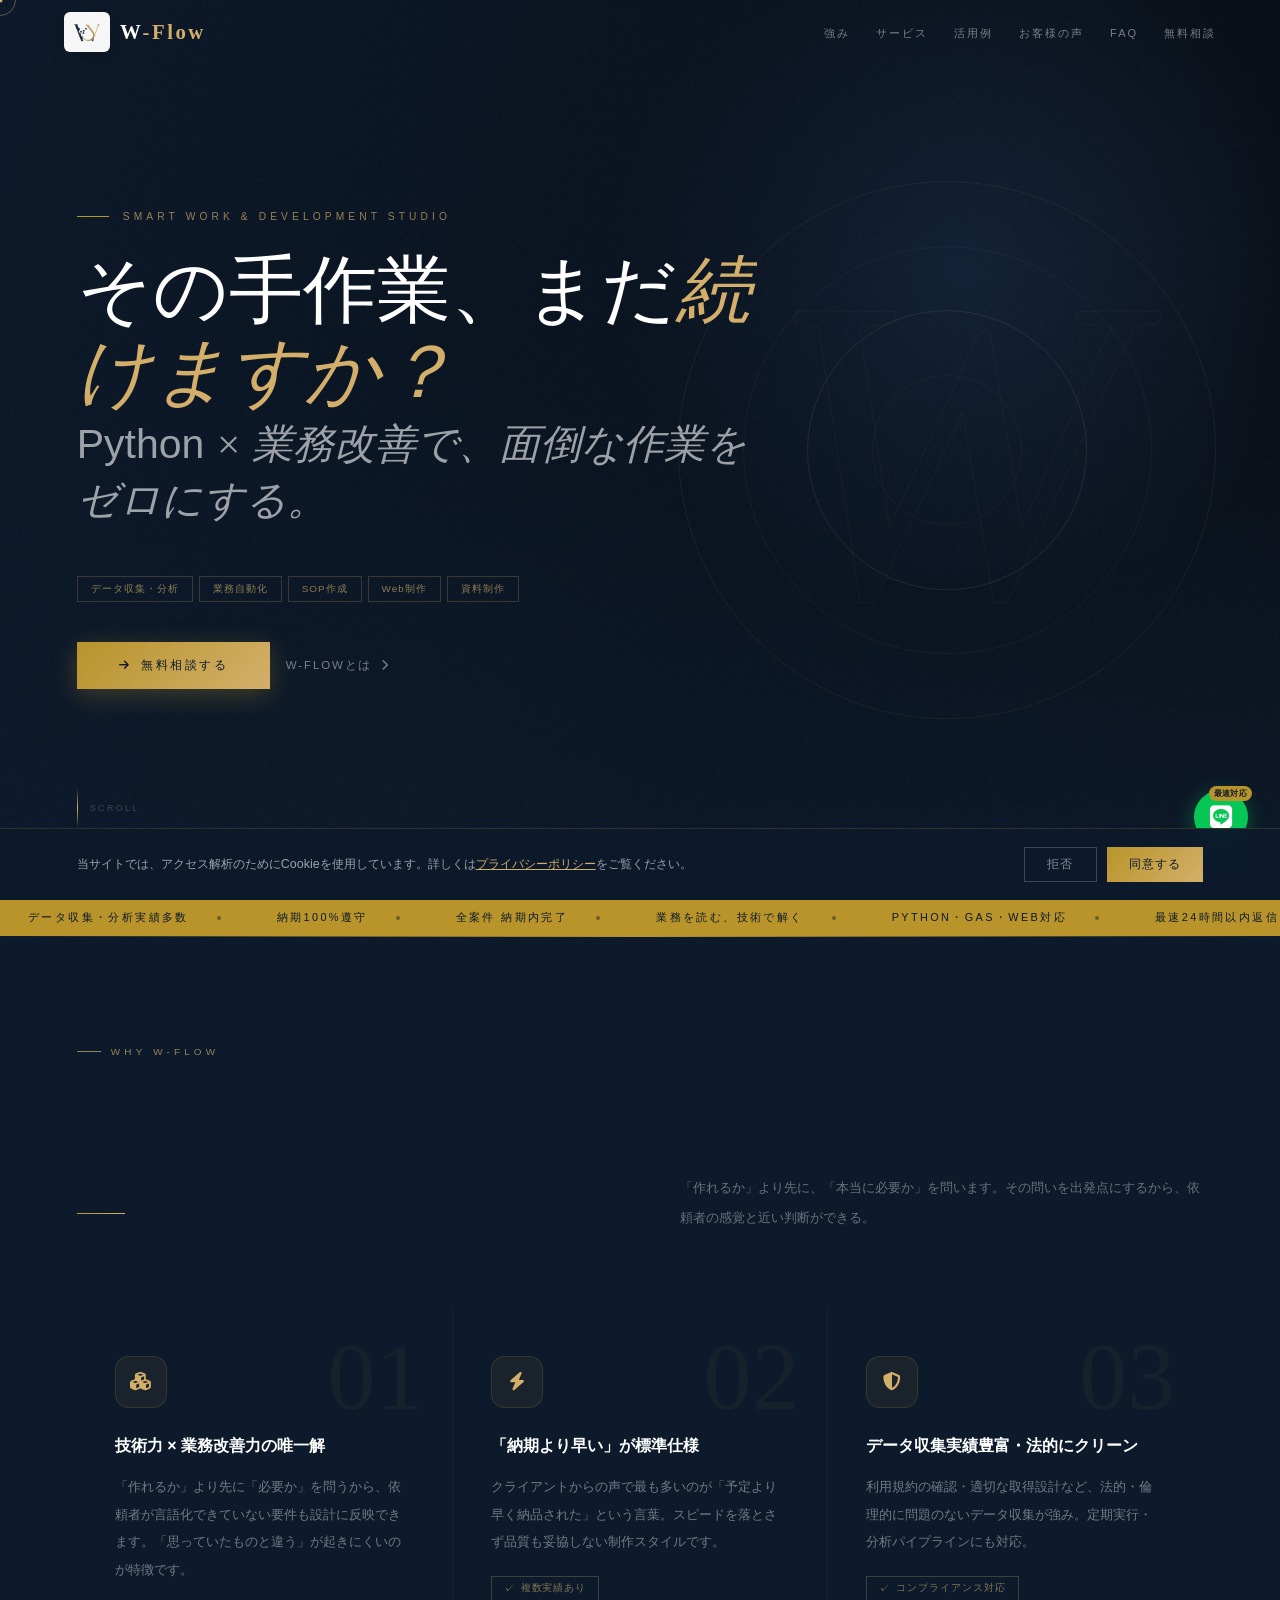
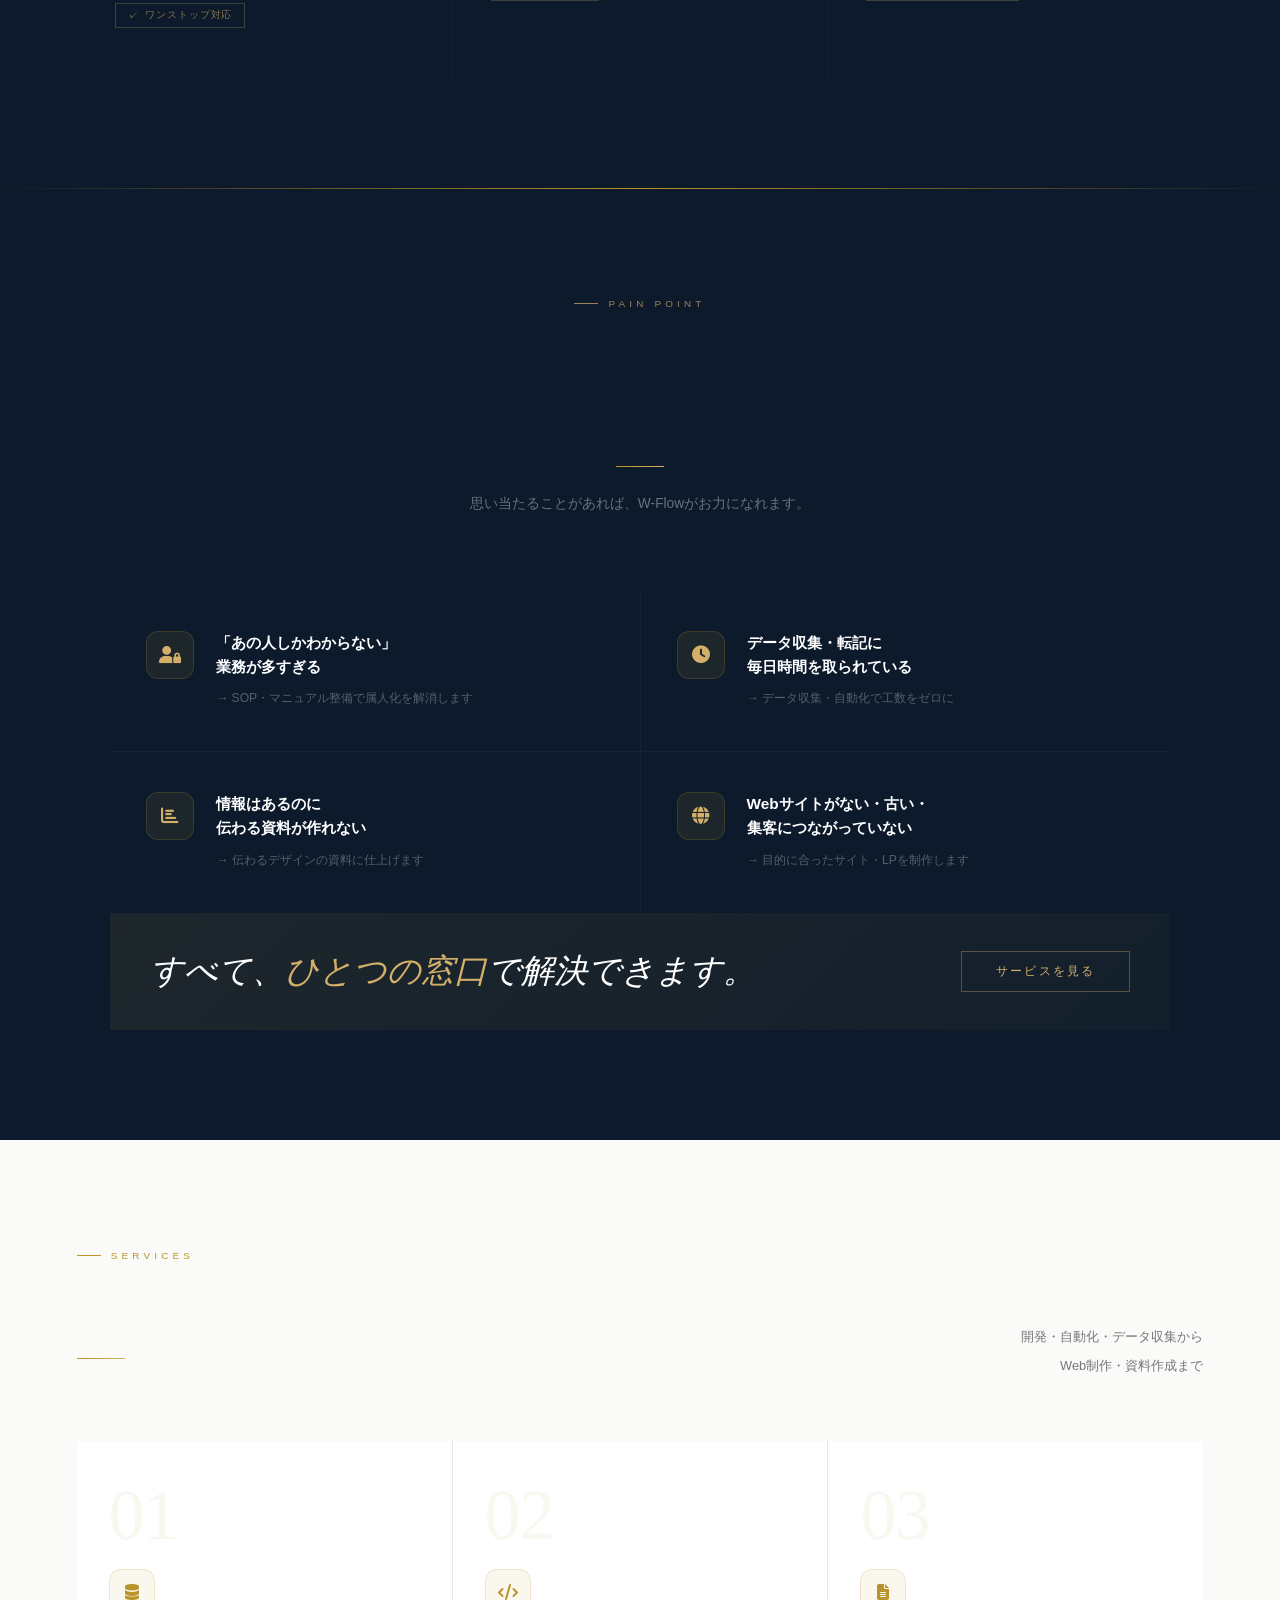
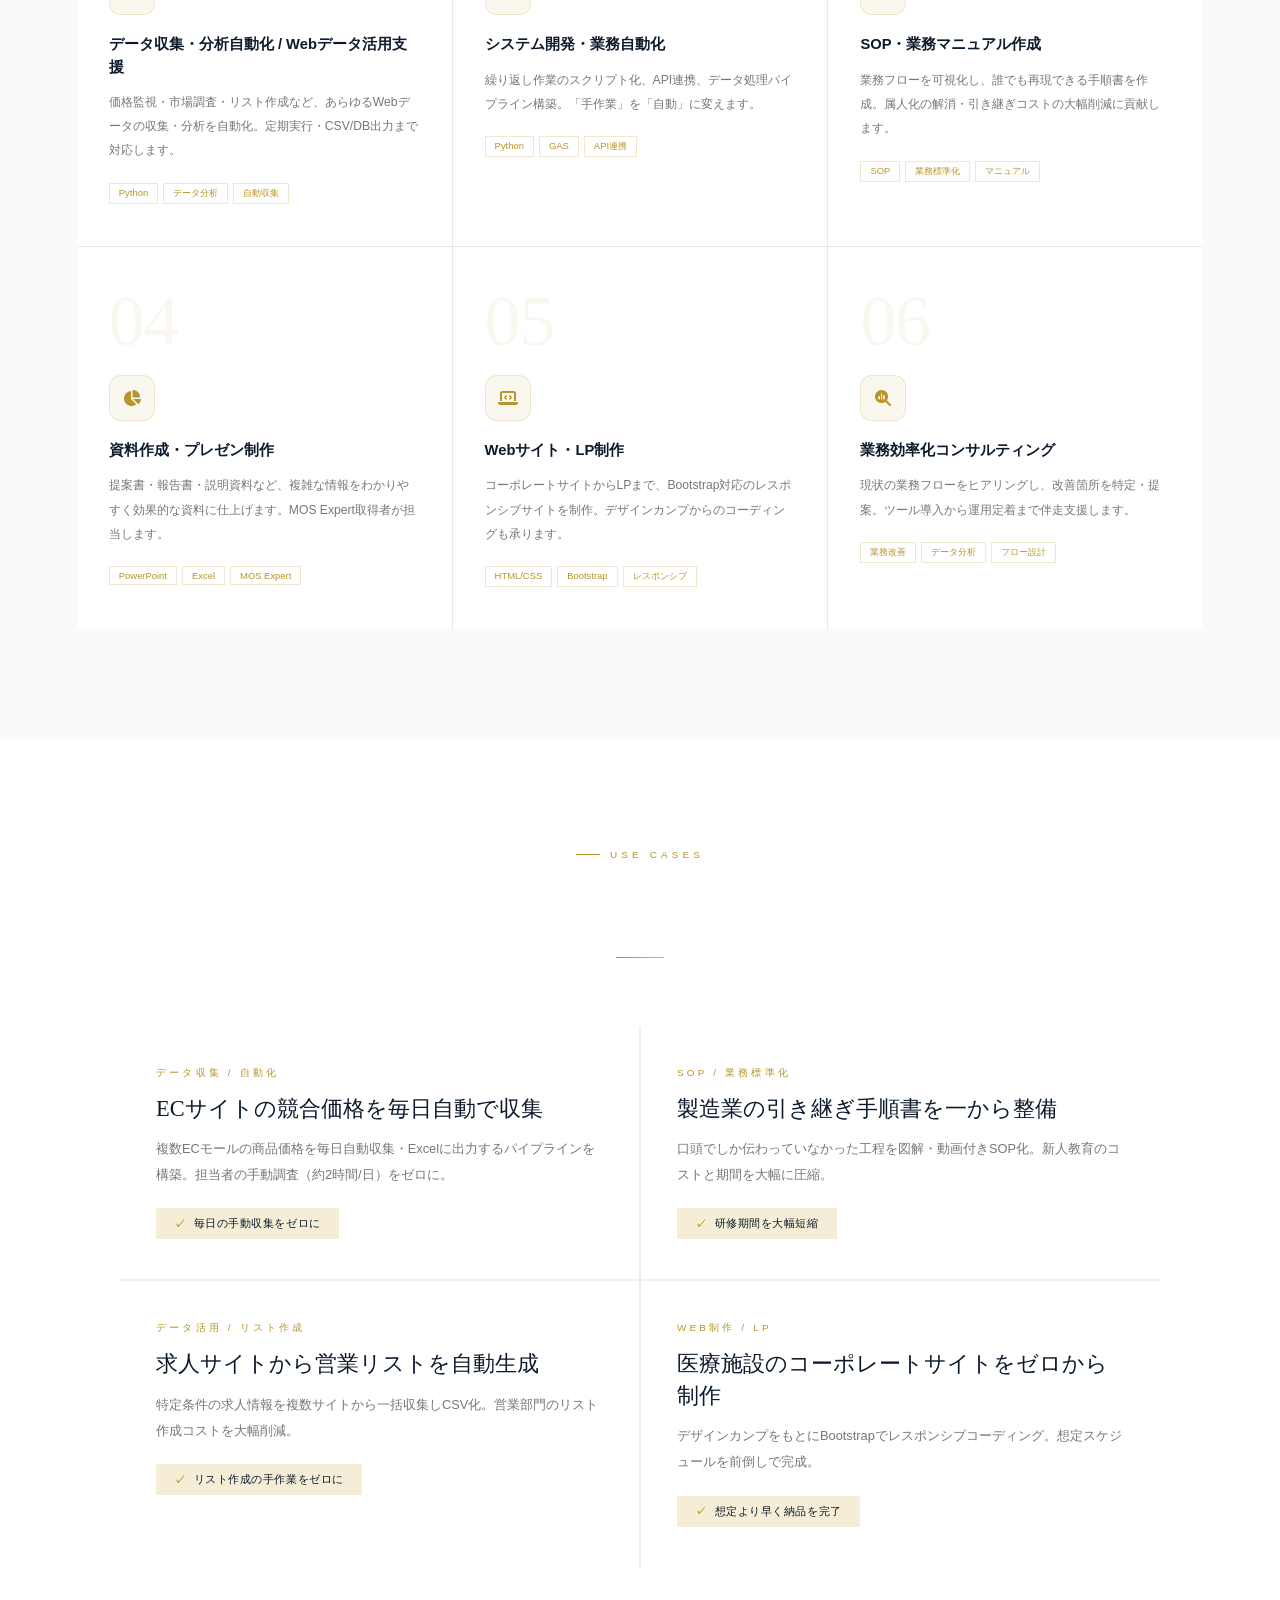
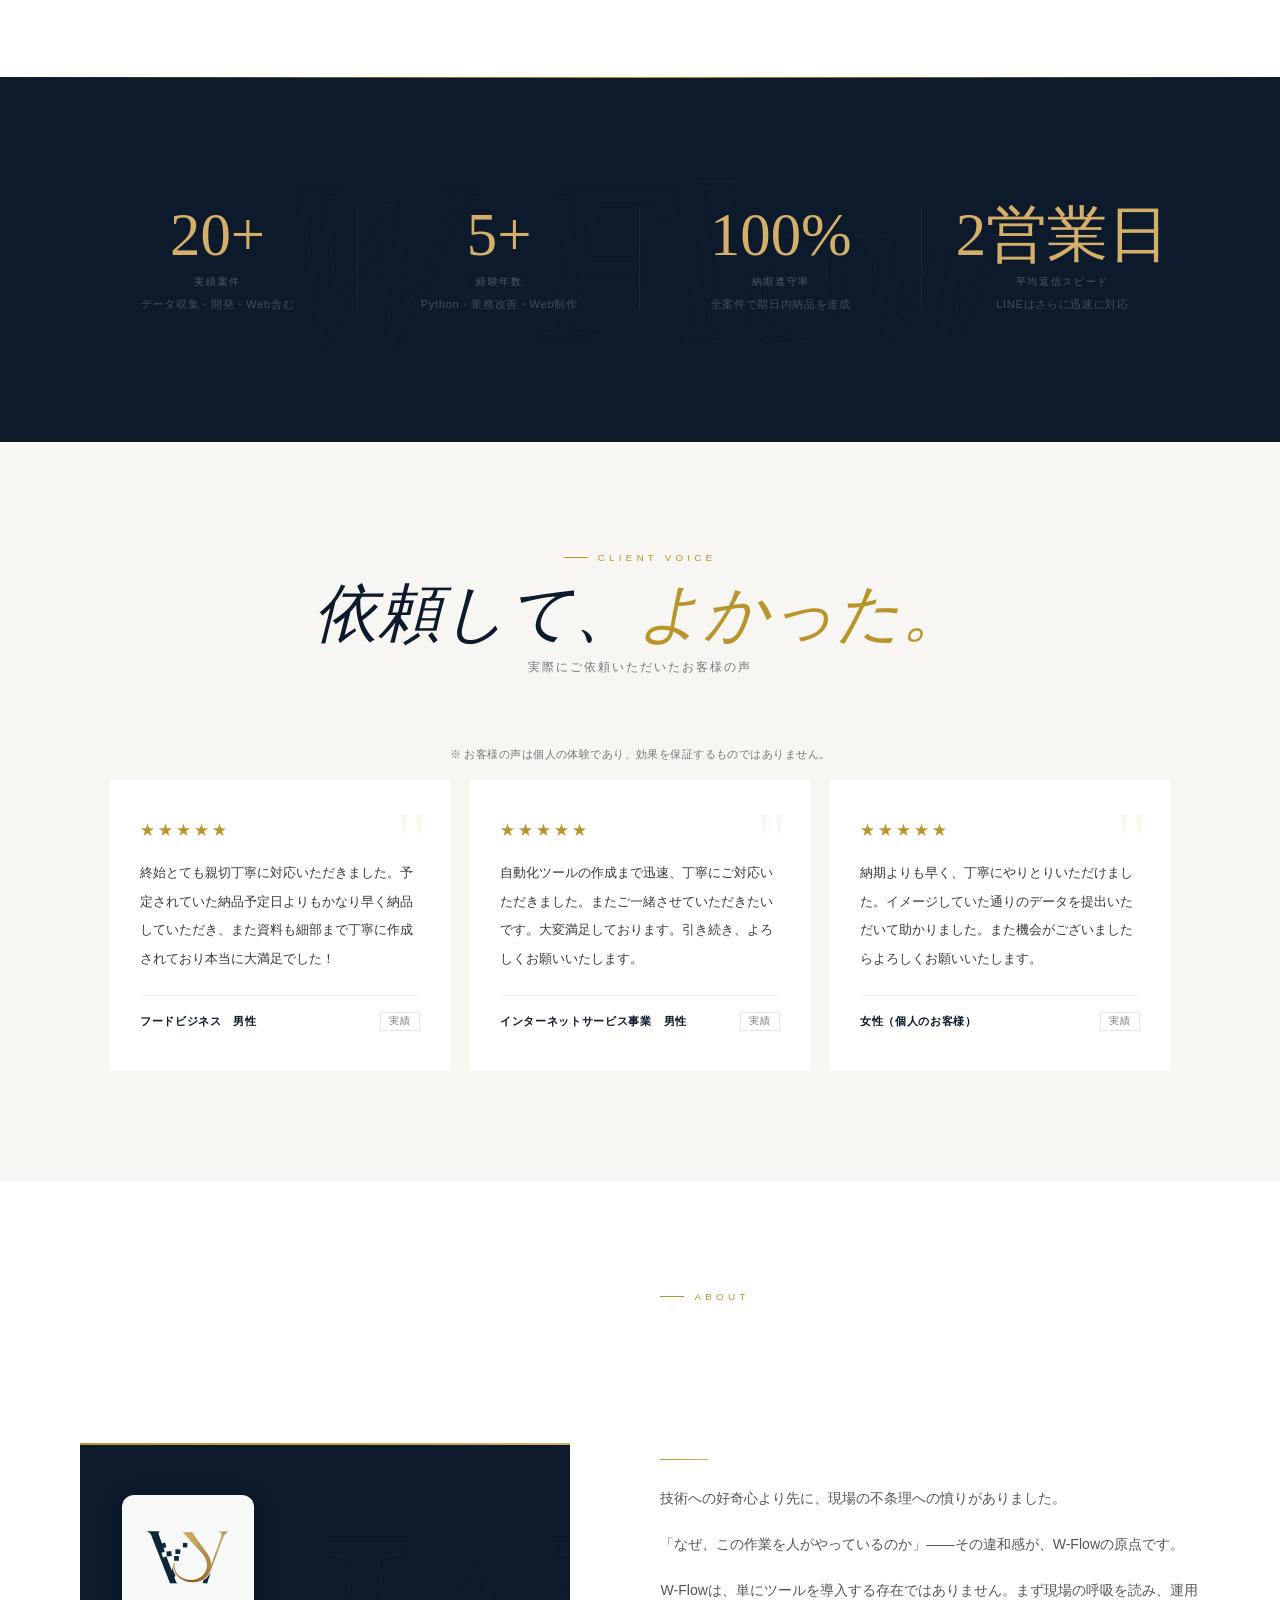
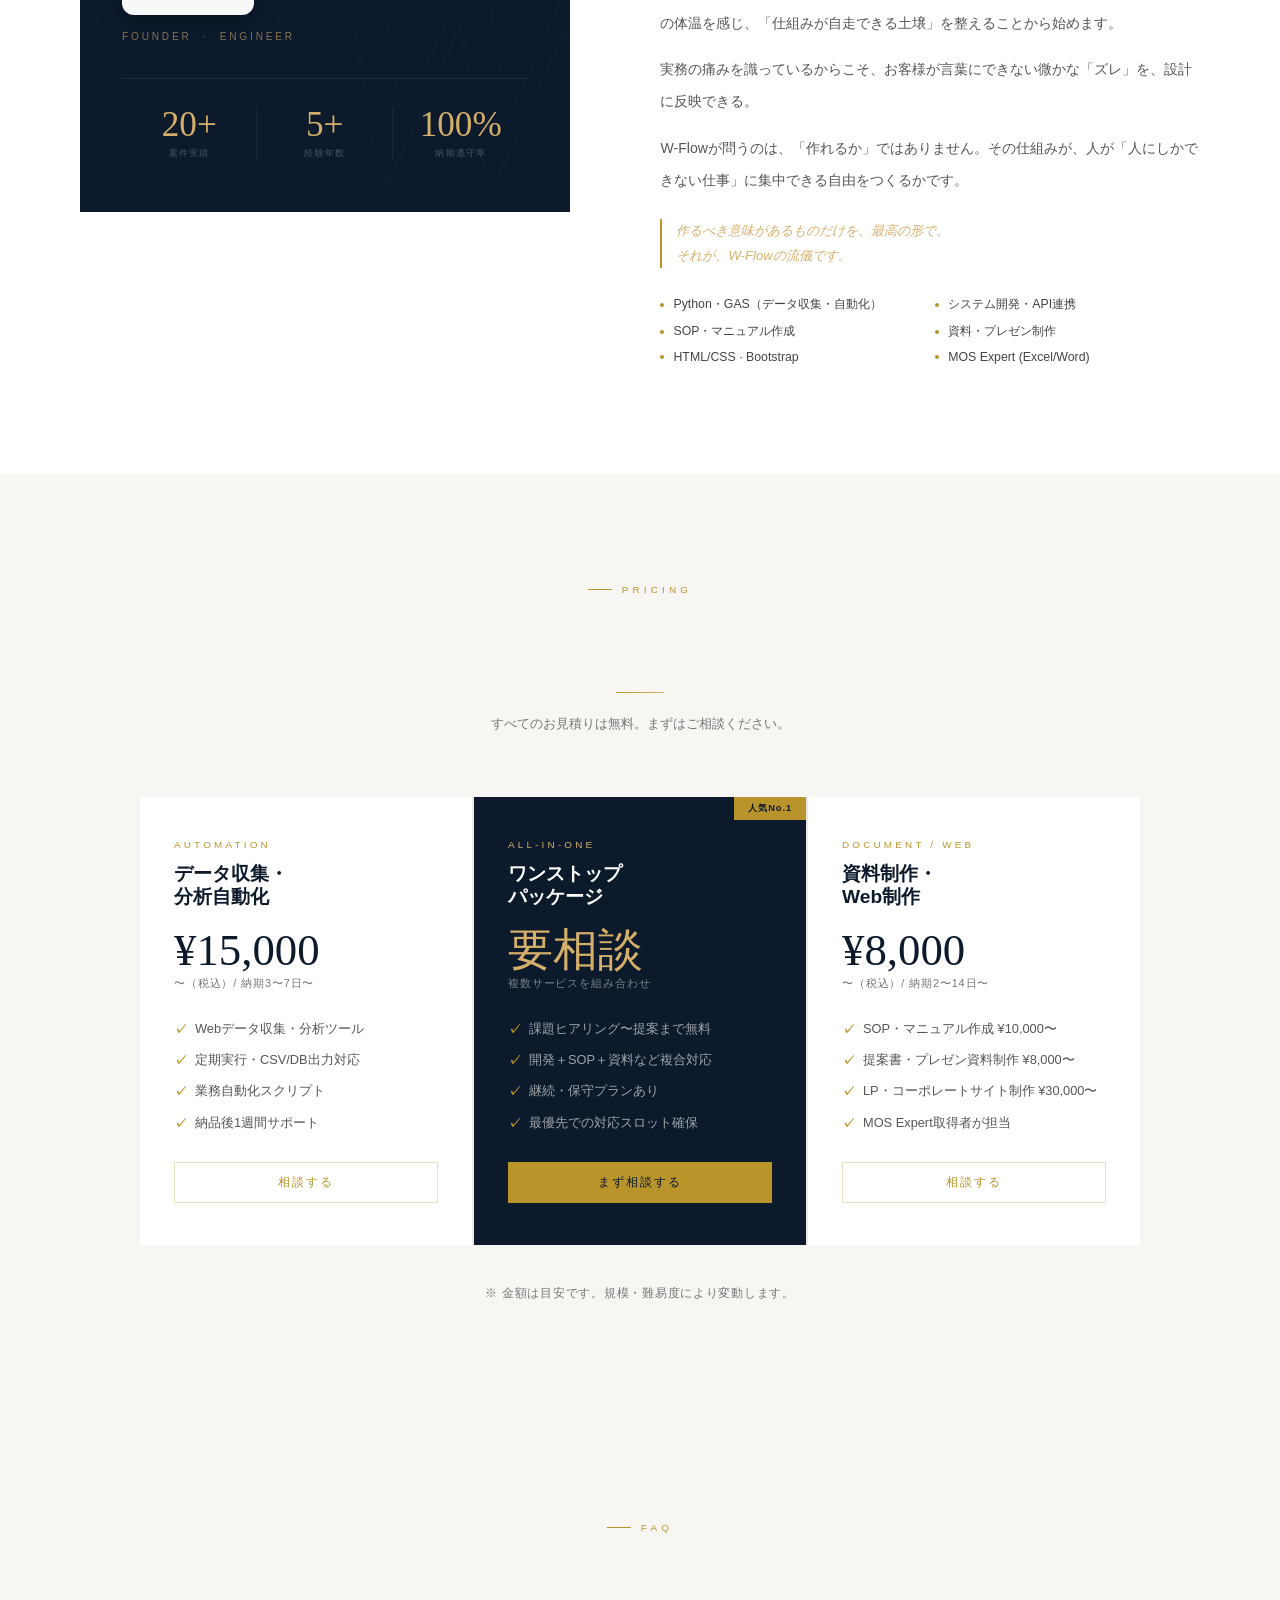
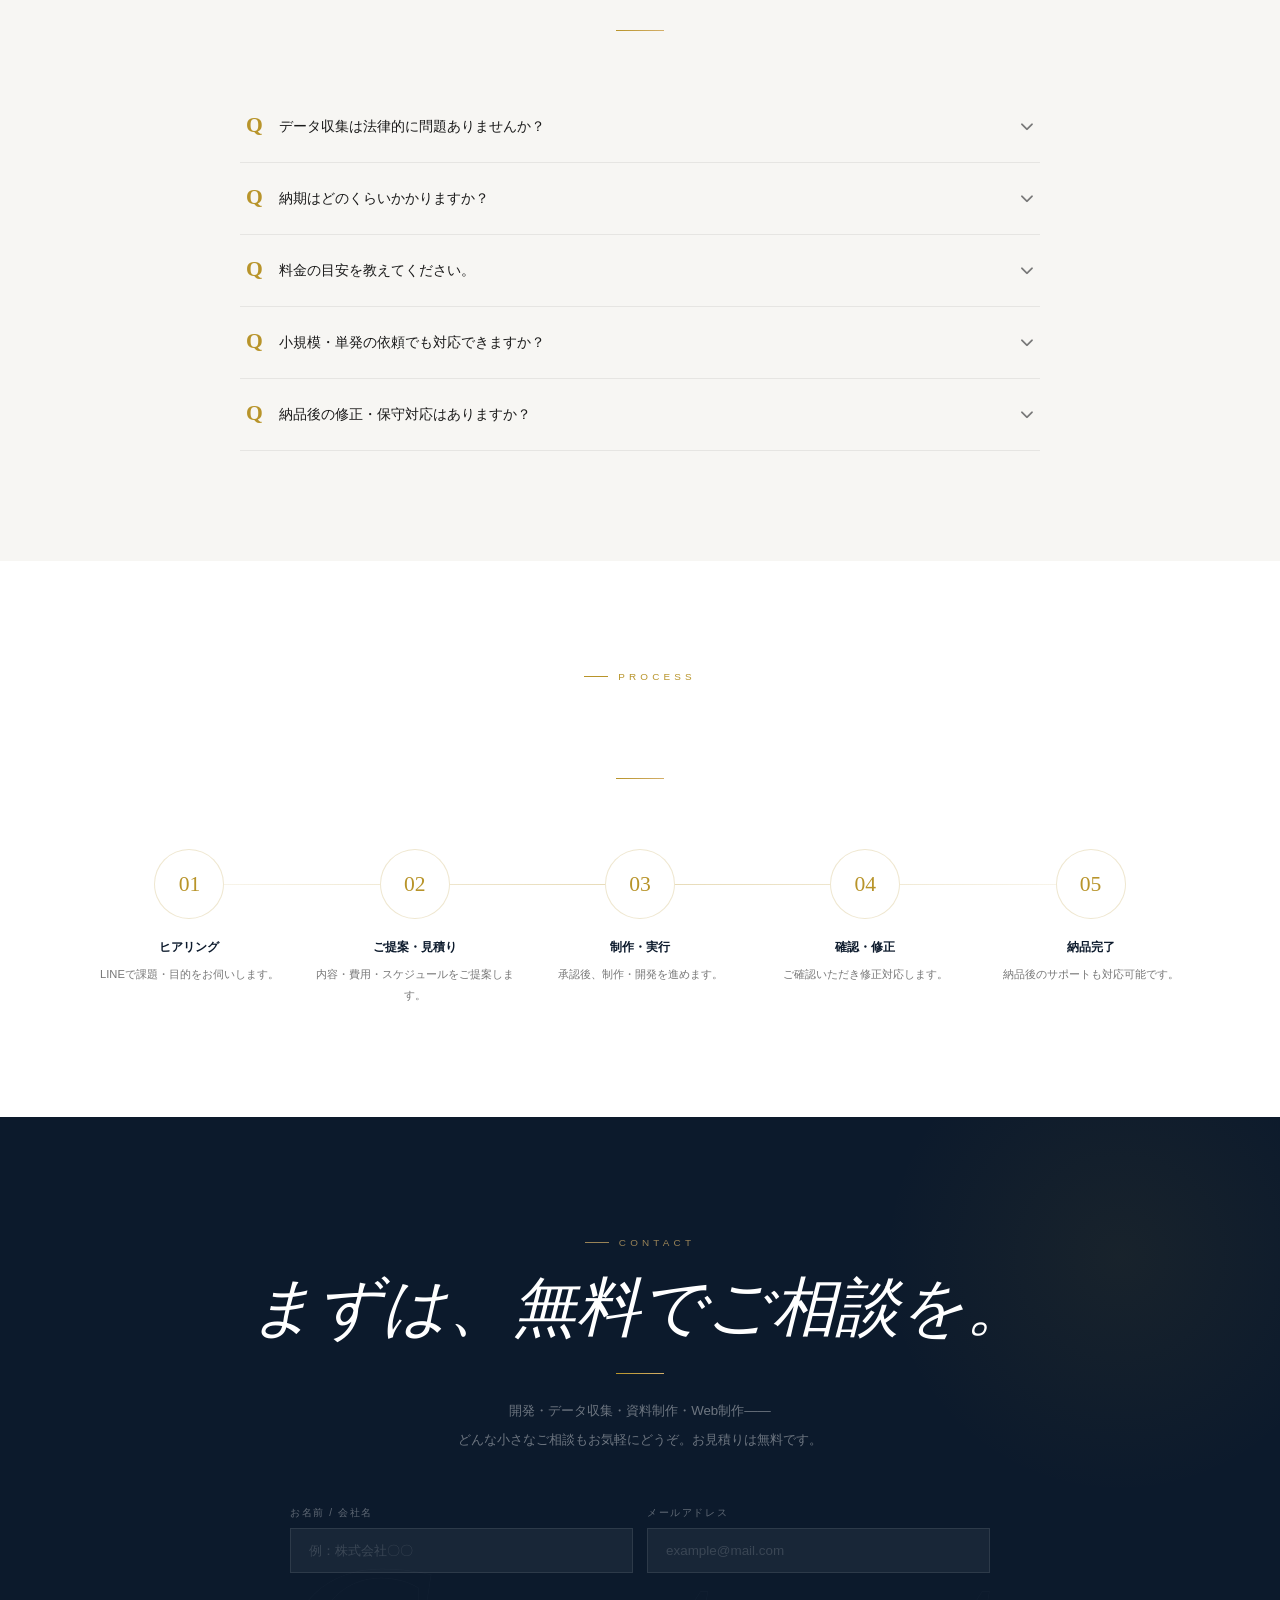
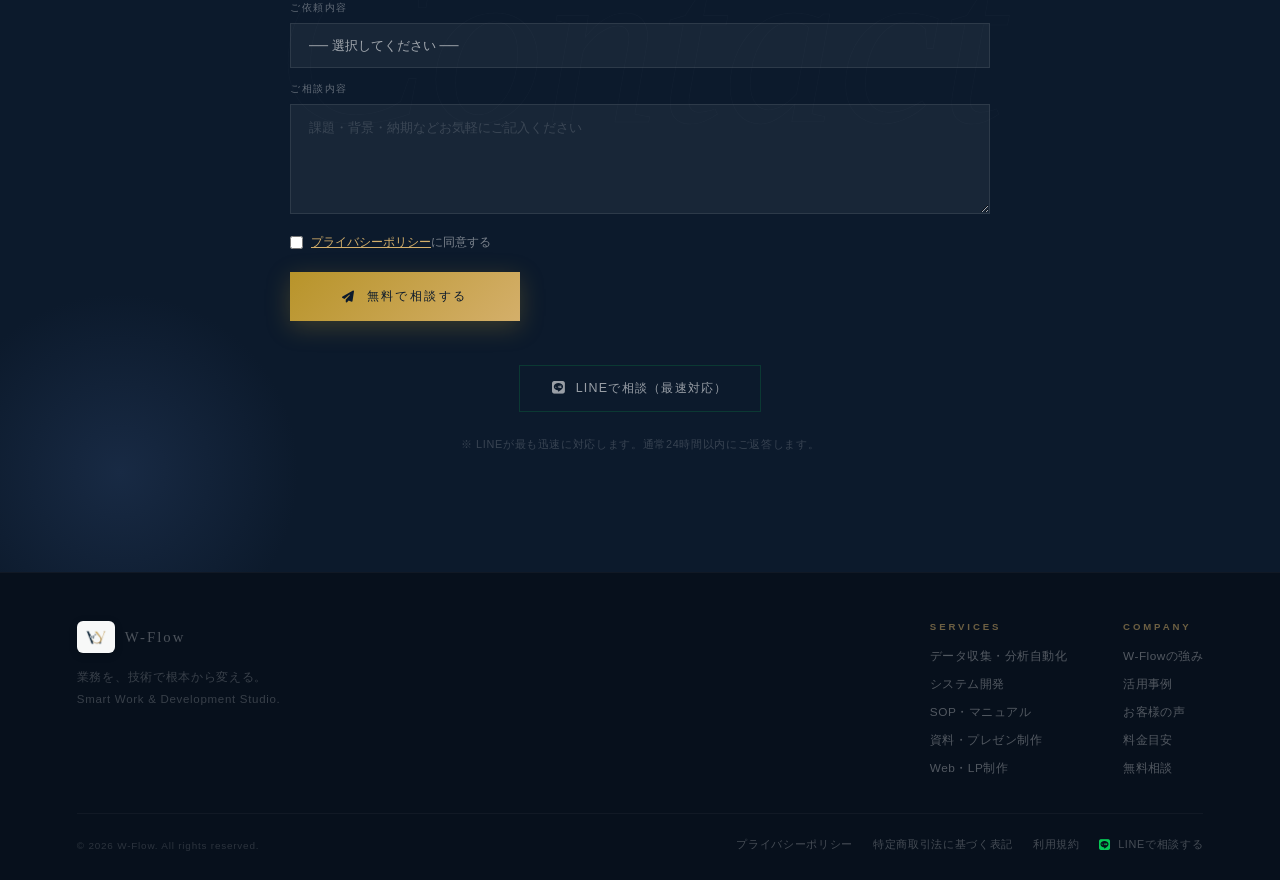
==== index.html @ bd2ebac7 "style: HeroのPython表記をNoto Sans JP 500に変更 Co-Authored-By: Claude Opus 4.6 <noreply@anthropic.com>" ====
<!DOCTYPE html>
<html lang="ja">
<head>
  <meta charset="UTF-8">
  <meta name="viewport" content="width=device-width, initial-scale=1.0">
  <meta name="referrer" content="strict-origin-when-cross-origin">
  <meta http-equiv="Content-Security-Policy" content="default-src 'self'; script-src 'self' 'unsafe-inline' https://www.googletagmanager.com; style-src 'self' 'unsafe-inline' https://fonts.googleapis.com https://cdnjs.cloudflare.com; font-src https://fonts.gstatic.com https://cdnjs.cloudflare.com; connect-src https://formspree.io https://www.google-analytics.com; img-src 'self' data:;">
  <title>W-Flow | 業務自動化・データ活用・Web制作</title>
  <meta name="description" content="W-Flowは業務自動化・データ収集分析・SOP作成・Web制作をワンストップで提供。技術力×業務改善力で、他にはできない課題解決をします。">
  <link rel="icon" href="/assets/logo.png" type="image/png">
  <link rel="preconnect" href="https://fonts.googleapis.com">
  <link rel="preconnect" href="https://fonts.gstatic.com" crossorigin>
  <link href="https://fonts.googleapis.com/css2?family=Cormorant+Garamond:ital,wght@0,300;0,400;0,600;1,300;1,400;1,600&family=Noto+Sans+JP:wght@300;400;500;700&display=swap" rel="stylesheet">
  <link rel="stylesheet" href="https://cdnjs.cloudflare.com/ajax/libs/font-awesome/6.5.0/css/all.min.css" integrity="sha512-Avb2QiuDEEvB4bZJYdft2mNjVShBftLdPG8FJ0V7irTLQ8Uo0qcPxh4Plq7G5tGm0rU+1SPhVotteLpBERwTkw==" crossorigin="anonymous" referrerpolicy="no-referrer">
  <!-- OGP / SNS カード -->
  <meta property="og:type" content="website">
  <meta property="og:title" content="W-Flow | 業務自動化・データ活用・Web制作">
  <meta property="og:description" content="W-Flowは業務自動化・データ収集分析・SOP作成・Web制作をワンストップで提供。技術力×業務改善力で、他にはできない課題解決をします。">
  <meta property="og:url" content="https://w-flow.jp/">
  <meta property="og:image" content="https://w-flow.jp/ogp.png">
  <meta property="og:site_name" content="W-Flow">
  <meta property="og:locale" content="ja_JP">
  <meta name="twitter:card" content="summary_large_image">
  <meta name="twitter:image" content="https://w-flow.jp/ogp.png">
  <!-- Google Analytics GA4 (loaded after cookie consent) -->
  <script>
  window.dataLayer=window.dataLayer||[];function gtag(){dataLayer.push(arguments);}
  function loadGA(){
    if(document.querySelector('script[src*="googletagmanager"]'))return;
    var s=document.createElement('script');s.async=true;
    s.src='https://www.googletagmanager.com/gtag/js?id=G-D25S3HV2BB';
    document.head.appendChild(s);
    gtag('js',new Date());gtag('config','G-D25S3HV2BB');
  }
  if(localStorage.getItem('wflow_cookie_consent')==='accepted'){loadGA();}
  </script>
<style>
*,*::before,*::after{box-sizing:border-box;margin:0;padding:0;}
html{scroll-behavior:smooth;}
body{font-family:'Noto Sans JP',sans-serif;font-weight:400;color:#1a1a1a;background:#fff;overflow-x:hidden;cursor:none;}
a{text-decoration:none;color:inherit;}
img{max-width:100%;display:block;}

:root{
  --navy:#1B2E4A;--navy-dk:#0C1A2C;--navy-mid:#162540;
  --gold:#B8942A;--gold-l:#D4AF6A;--gold-p:#F5EDD6;--gold-dim:rgba(184,148,42,.15);
  --off:#F7F6F3;--gray:#777;--light:#FAFAF8;
  --ease:cubic-bezier(0.16,1,0.3,1);
  --ease2:cubic-bezier(0.25,0.46,0.45,0.94);
}

/* ── GRAIN TEXTURE ── */
body::after{
  content:'';position:fixed;inset:0;z-index:9999;pointer-events:none;
  background-image:url("data:image/svg+xml,%3Csvg viewBox='0 0 256 256' xmlns='http://www.w3.org/2000/svg'%3E%3Cfilter id='n'%3E%3CfeTurbulence type='fractalNoise' baseFrequency='0.9' numOctaves='4' stitchTiles='stitch'/%3E%3C/filter%3E%3Crect width='100%25' height='100%25' filter='url(%23n)' opacity='0.04'/%3E%3C/svg%3E");
  opacity:.55;
}

/* ── LOGO BG ── */
.logo-bg{background:rgba(255,255,255,.97);border-radius:8px;padding:5px 9px;display:inline-flex;align-items:center;justify-content:center;box-shadow:0 2px 12px rgba(0,0,0,.18);flex-shrink:0;}
.logo-bg-sm{border-radius:6px;padding:4px 7px;box-shadow:0 2px 8px rgba(0,0,0,.15);}
.logo-bg-md{border-radius:10px;padding:8px 14px;box-shadow:0 4px 16px rgba(0,0,0,.2);}
.logo-bg-lg{border-radius:12px;padding:10px 16px;box-shadow:0 6px 24px rgba(0,0,0,.22);}

/* ── LOADER ── */
#loader{position:fixed;inset:0;z-index:9998;background:var(--navy-dk);display:flex;align-items:center;justify-content:center;transition:opacity .8s var(--ease),visibility .8s;}
#loader.hide{opacity:0;visibility:hidden;}
.ld-inner{display:flex;flex-direction:column;align-items:center;gap:20px;}
.ld-logo{width:76px;opacity:0;transform:scale(.82);animation:ldIn .9s .2s var(--ease) forwards;}
.ld-name{font-family:'Cormorant Garamond',serif;font-size:.95rem;letter-spacing:.52em;color:rgba(255,255,255,.3);opacity:0;animation:ldIn .8s .5s var(--ease) forwards;}
.ld-bar{width:120px;height:1px;background:rgba(255,255,255,.08);overflow:hidden;opacity:0;animation:ldIn .6s .6s ease forwards;}
.ld-fill{height:100%;width:0;background:linear-gradient(to right,var(--gold),var(--gold-l));animation:ldBar 1.3s .8s var(--ease) forwards;}
@keyframes ldIn{to{opacity:1;transform:scale(1);}}
@keyframes ldBar{to{width:100%;}}

/* ── CURSOR ── */
.cur{width:5px;height:5px;border-radius:50%;background:var(--gold-l);position:fixed;pointer-events:none;z-index:9997;transform:translate(-50%,-50%);transition:transform .1s;}
.cur-r{width:32px;height:32px;border-radius:50%;border:1px solid rgba(212,175,106,.4);position:fixed;pointer-events:none;z-index:9996;transform:translate(-50%,-50%);transition:width .5s var(--ease),height .5s var(--ease),border-color .3s,opacity .3s;}
.cur.drag,.cur-r.drag{width:64px;height:64px;border-color:rgba(212,175,106,.7);background:transparent;}

/* ── PROGRESS ── */
#prog{position:fixed;top:0;left:0;height:2px;width:0;z-index:9995;background:linear-gradient(to right,var(--gold),var(--gold-l));transition:width .1s linear;}

/* ── FLOAT LINE ── */
#float-line{position:fixed;right:24px;bottom:28px;z-index:600;display:flex;flex-direction:column;align-items:center;gap:9px;}
.fl-btn{width:54px;height:54px;border-radius:50%;background:#06c755;color:#fff;display:flex;align-items:center;justify-content:center;font-size:1.4rem;box-shadow:0 4px 20px rgba(6,199,85,.4);transition:transform .3s var(--ease),box-shadow .3s;position:relative;}
.fl-btn:hover{transform:scale(1.1);box-shadow:0 8px 28px rgba(6,199,85,.55);}
.fl-badge{position:absolute;top:-4px;right:-4px;background:var(--gold);color:var(--navy-dk);font-size:.5rem;font-weight:700;padding:2px 5px;border-radius:8px;letter-spacing:.04em;white-space:nowrap;}
.fl-label{font-size:.58rem;letter-spacing:.1em;color:rgba(255,255,255,.5);background:rgba(12,26,44,.85);padding:3px 8px;border-radius:10px;white-space:nowrap;}

/* ── HEADER ── */
header{position:fixed;top:0;left:0;right:0;z-index:500;height:64px;padding:0 5%;display:flex;align-items:center;justify-content:space-between;transition:background .4s,backdrop-filter .4s;}
header.sc{background:rgba(12,26,44,.94);backdrop-filter:blur(20px);border-bottom:1px solid rgba(184,148,42,.12);}
.logo{display:flex;align-items:center;gap:10px;}
.logo img{height:32px;}
.logo-t{font-family:'Cormorant Garamond',serif;font-size:1.3rem;font-weight:600;color:#fff;letter-spacing:.12em;}
.logo-t em{font-style:normal;color:var(--gold-l);}
nav ul{list-style:none;display:flex;gap:26px;}
nav a{font-size:.69rem;letter-spacing:.18em;text-transform:uppercase;color:rgba(255,255,255,.45);position:relative;transition:color .3s;}
nav a::after{content:'';position:absolute;bottom:-3px;left:0;width:0;height:1px;background:var(--gold-l);transition:width .35s var(--ease);}
nav a:hover{color:var(--gold-l);}
nav a:hover::after{width:100%;}
.hbg{display:none;flex-direction:column;gap:5px;cursor:pointer;padding:8px;}
.hbg span{display:block;width:22px;height:1.5px;background:#fff;transition:transform .3s,opacity .3s;}

/* ── HERO ── */
#hero{min-height:100vh;position:relative;overflow:hidden;display:flex;align-items:center;padding:0 6%;}
.h-photo{position:absolute;inset:0;background:var(--navy-dk) url('./hero-bg.jpg') center/cover no-repeat;filter:brightness(.28) saturate(.5);transform:scale(1.05);transition:transform 9s ease;}
#hero.rdy .h-photo{transform:scale(1);}
.h-ov{position:absolute;inset:0;background:linear-gradient(105deg,rgba(12,26,44,.92) 0%,rgba(12,26,44,.55) 55%,rgba(27,46,74,.15) 100%),linear-gradient(to top,rgba(12,26,44,.75) 0%,transparent 60%);}
/* Geometric accent */
.h-geo{position:absolute;right:5%;top:50%;transform:translateY(-50%);width:min(42vw,580px);height:min(42vw,580px);opacity:0;transition:opacity 1.2s 1s ease;}
#hero.rdy .h-geo{opacity:1;}
.h-geo-ring{position:absolute;border-radius:50%;border:1px solid rgba(212,175,106,.08);}
.h-geo-ring:nth-child(1){inset:0;}
.h-geo-ring:nth-child(2){inset:12%;border-color:rgba(212,175,106,.06);}
.h-geo-ring:nth-child(3){inset:24%;border-color:rgba(212,175,106,.12);}
.h-geo-ring:nth-child(4){inset:36%;border-color:rgba(212,175,106,.05);}
.h-geo-wm{position:absolute;inset:0;display:flex;align-items:center;justify-content:center;font-family:'Cormorant Garamond',serif;font-style:italic;font-size:min(34vw,460px);font-weight:300;line-height:1;color:transparent;-webkit-text-stroke:1px rgba(184,148,42,.06);pointer-events:none;user-select:none;}
.h-con{position:relative;z-index:2;max-width:680px;}
.h-eye{font-size:.64rem;letter-spacing:.4em;text-transform:uppercase;color:rgba(212,175,106,.7);margin-bottom:28px;opacity:0;transform:translateY(12px);transition:opacity .7s .1s var(--ease),transform .7s .1s var(--ease);display:flex;align-items:center;gap:14px;}
.h-eye::before{content:'';display:block;width:32px;height:1px;background:var(--gold);flex-shrink:0;}
.h-tw{overflow:hidden;margin-bottom:4px;}
.h-t{font-family:'Cormorant Garamond',serif;font-size:clamp(3rem,5.8vw,5.6rem);font-weight:300;color:#fff;line-height:1.1;transform:translateY(105%);transition:transform 1.1s var(--ease);}
.h-t strong{font-weight:600;}
.h-t em{font-style:italic;color:var(--gold-l);}
.h-tw2{overflow:hidden;margin-bottom:48px;}
.h-t2{font-family:'Cormorant Garamond',serif;font-size:clamp(1.6rem,3.2vw,3.1rem);font-weight:300;font-style:italic;color:rgba(255,255,255,.6);line-height:1.35;transform:translateY(105%);transition:transform 1.1s .14s var(--ease);}
.h-tags{display:flex;gap:6px;flex-wrap:wrap;margin-bottom:40px;opacity:0;transform:translateY(12px);transition:opacity .7s .42s var(--ease),transform .7s .42s var(--ease);}
.h-tag{font-size:.62rem;padding:5px 13px;border:1px solid rgba(212,175,106,.22);color:rgba(212,175,106,.65);letter-spacing:.1em;}
.h-btns{display:flex;gap:16px;align-items:center;flex-wrap:wrap;opacity:0;transform:translateY(12px);transition:opacity .7s .58s var(--ease),transform .7s .58s var(--ease);}
#hero.rdy .h-eye,#hero.rdy .h-tags,#hero.rdy .h-btns{opacity:1;transform:translateY(0);}
#hero.rdy .h-t,#hero.rdy .h-t2{transform:translateY(0);}
.btn-g{display:inline-flex;align-items:center;gap:10px;padding:15px 42px;background:linear-gradient(135deg,var(--gold),var(--gold-l));color:var(--navy-dk);font-size:.76rem;font-weight:500;letter-spacing:.2em;text-transform:uppercase;box-shadow:0 6px 26px rgba(184,148,42,.3);will-change:transform;position:relative;overflow:hidden;}
.btn-g::after{content:'';position:absolute;inset:0;background:rgba(255,255,255,.0);transition:background .3s;}
.btn-g:hover::after{background:rgba(255,255,255,.1);}
.btn-g:hover{box-shadow:0 12px 36px rgba(184,148,42,.48);}
.btn-ln{font-size:.72rem;letter-spacing:.16em;text-transform:uppercase;color:rgba(255,255,255,.45);display:flex;align-items:center;gap:9px;transition:color .3s;}
.btn-ln i{font-size:.7rem;transition:transform .3s;}
.btn-ln:hover{color:var(--gold-l);}
.btn-ln:hover i{transform:translateX(4px);}
.h-sc{position:absolute;left:6%;bottom:8vh;z-index:2;display:flex;align-items:center;gap:12px;color:rgba(255,255,255,.2);font-size:.56rem;letter-spacing:.26em;text-transform:uppercase;opacity:0;transition:opacity .7s 1.4s ease;}
#hero.rdy .h-sc{opacity:1;}
.h-sc-line{width:1px;height:40px;background:linear-gradient(to bottom,transparent,var(--gold-l),transparent);animation:scPulse 2.5s ease-in-out infinite;}
@keyframes scPulse{0%,100%{transform:scaleY(1);opacity:.5}50%{transform:scaleY(.4);opacity:.15}}

/* ── MARQUEE ── */
#marquee{background:var(--gold);overflow:hidden;padding:11px 0;position:relative;z-index:10;}
.mq-track{display:flex;gap:0;animation:mqScroll 26s linear infinite;}
.mq-item{display:flex;align-items:center;gap:28px;padding:0 28px;white-space:nowrap;font-size:.68rem;font-weight:500;letter-spacing:.22em;text-transform:uppercase;color:var(--navy-dk);}
.mq-dot{width:4px;height:4px;border-radius:50%;background:var(--navy-dk);opacity:.45;flex-shrink:0;}
@keyframes mqScroll{from{transform:translateX(0)}to{transform:translateX(-50%)}}

/* ── SECTION BASE ── */
section{padding:110px 6%;}
.lbl{font-size:.62rem;letter-spacing:.42em;text-transform:uppercase;color:var(--gold);display:flex;align-items:center;gap:10px;margin-bottom:14px;}
.lbl::before{content:'';display:block;width:24px;height:1px;background:currentColor;flex-shrink:0;}
.lbl-w{color:rgba(212,175,106,.7);}
.ttl{font-family:'Cormorant Garamond',serif;font-weight:300;font-size:clamp(2.2rem,4.2vw,3.6rem);color:var(--navy-dk);line-height:1.12;}
.ttl em{font-style:italic;color:var(--gold);}
.ttl-w{color:#fff;}
.ttl-w em{color:var(--gold-l);}
.ln{width:0;height:1px;background:linear-gradient(to right,var(--gold),var(--gold-l));margin:22px 0;transition:width 1.1s .3s var(--ease);}
.ln.on{width:48px;}
.ln-c{margin:22px auto;}
.bd{font-size:.88rem;color:var(--gray);line-height:2.3;max-width:520px;}
.bd-w{color:rgba(255,255,255,.5);}
.rw{overflow:hidden;}
.rv{display:block;transform:translateY(108%);transition:transform 1s var(--ease);}
.rv.on{transform:translateY(0);}
.rv1{transition-delay:.08s;}.rv2{transition-delay:.18s;}.rv3{transition-delay:.28s;}
.fu{opacity:0;transform:translateY(22px);transition:opacity .8s var(--ease),transform .8s var(--ease);}
.fu.on{opacity:1;transform:translateY(0);}
.d1{transition-delay:.08s;}.d2{transition-delay:.17s;}.d3{transition-delay:.26s;}.d4{transition-delay:.35s;}.d5{transition-delay:.44s;}

/* ── WHY ── */
#why{background:var(--navy-dk);position:relative;overflow:hidden;padding:110px 6%;}
#why::before{content:'';position:absolute;top:0;left:0;right:0;height:1px;background:linear-gradient(to right,transparent,var(--gold),transparent);}
.why-intro{display:grid;grid-template-columns:1fr 1fr;gap:80px;align-items:end;margin-bottom:70px;}
.why-intro-r{padding-bottom:4px;}
.why-intro-note{font-size:.84rem;color:rgba(255,255,255,.38);line-height:2.2;margin-top:20px;}
.why-grid{display:grid;grid-template-columns:repeat(3,1fr);gap:1px;background:rgba(255,255,255,.04);}
.why-card{background:var(--navy-dk);padding:50px 38px;position:relative;overflow:hidden;transition:background .4s;}
.why-card:hover{background:#172847;}
.why-card::after{content:'';position:absolute;bottom:0;left:0;width:0;height:2px;background:linear-gradient(to right,var(--gold),var(--gold-l));transition:width .6s var(--ease);}
.why-card:hover::after{width:100%;}
.why-num{font-family:'Cormorant Garamond',serif;font-size:6rem;font-weight:300;color:rgba(184,148,42,.06);line-height:.9;position:absolute;top:28px;right:28px;}
.why-icon{width:52px;height:52px;border-radius:14px;margin-bottom:26px;background:rgba(184,148,42,.08);border:1px solid rgba(184,148,42,.18);display:flex;align-items:center;justify-content:center;color:var(--gold-l);font-size:1.15rem;transition:background .4s,transform .4s;}
.why-card:hover .why-icon{background:rgba(184,148,42,.2);transform:scale(1.06) rotate(-3deg);}
.why-ttl{font-size:1rem;font-weight:700;color:#fff;margin-bottom:14px;line-height:1.55;}
.why-txt{font-size:.8rem;font-weight:300;color:rgba(255,255,255,.42);line-height:2.15;}
.why-badge{display:inline-flex;align-items:center;gap:6px;margin-top:20px;font-size:.6rem;padding:5px 12px;border:1px solid rgba(212,175,106,.25);color:rgba(212,175,106,.6);letter-spacing:.1em;}
.why-badge::before{content:'✓';color:var(--gold);}

/* ── PAIN POINT ── */
#problem{background:#0C1A2C;position:relative;overflow:hidden;padding:110px 6%;}
#problem::before{content:'';position:absolute;top:0;left:0;right:0;height:1px;background:linear-gradient(to right,transparent,var(--gold),transparent);}
.pain-inner{max-width:1060px;margin:0 auto;}
.pain-top{text-align:center;margin-bottom:72px;}
.pain-intro{font-size:.86rem;color:rgba(255,255,255,.38);line-height:2.2;max-width:420px;margin:.6rem auto 0;}
.pain-grid{display:grid;grid-template-columns:repeat(2,1fr);gap:1px;background:rgba(255,255,255,.04);}
.pain-card{background:#0C1A2C;padding:40px 36px;display:flex;align-items:flex-start;gap:22px;cursor:default;transition:background .4s;}
.pain-card:hover{background:#102236;}
.pain-icon{width:48px;height:48px;border-radius:12px;flex-shrink:0;background:rgba(184,148,42,.1);border:1px solid rgba(184,148,42,.2);display:flex;align-items:center;justify-content:center;color:var(--gold-l);font-size:1.1rem;transition:background .4s,transform .4s;}
.pain-card:hover .pain-icon{background:rgba(184,148,42,.22);transform:scale(1.08);}
.pain-q{font-size:.96rem;font-weight:700;color:#fff;margin-bottom:9px;line-height:1.55;}
.pain-a{font-size:.76rem;font-weight:300;color:rgba(255,255,255,.3);line-height:1.95;transition:color .4s;}
.pain-card:hover .pain-a{color:rgba(212,175,106,.6);}
.pain-resolve{margin-top:1px;background:linear-gradient(135deg,rgba(184,148,42,.1),rgba(184,148,42,.04));padding:36px 40px;display:flex;align-items:center;justify-content:space-between;gap:20px;flex-wrap:wrap;}
.pain-resolve-txt{font-family:'Cormorant Garamond',serif;font-style:italic;font-size:clamp(1.5rem,2.6vw,2.1rem);color:#fff;}
.pain-resolve-txt em{color:var(--gold-l);}
.pain-resolve-btn{display:inline-block;padding:12px 34px;border:1px solid rgba(212,175,106,.35);color:var(--gold-l);font-size:.73rem;letter-spacing:.18em;text-transform:uppercase;transition:background .3s,color .3s;}
.pain-resolve-btn:hover{background:var(--gold);color:var(--navy-dk);}

/* ── SERVICES ── */
#services{background:var(--light);overflow:hidden;}
.svc-hd{display:flex;justify-content:space-between;align-items:flex-end;margin-bottom:60px;flex-wrap:wrap;gap:16px;}
.svc-grid{display:grid;grid-template-columns:repeat(3,1fr);gap:1px;background:rgba(0,0,0,.07);}
.svc{display:block;background:#fff;padding:42px 32px;position:relative;overflow:hidden;transition:background .5s var(--ease),transform .4s var(--ease);cursor:pointer;}
.svc::before{content:'';position:absolute;inset:0;background:linear-gradient(148deg,var(--navy-dk),var(--navy-mid));opacity:0;transition:opacity .5s var(--ease);}
.svc:hover::before{opacity:1;}
.svc:hover{transform:translateY(-4px);box-shadow:0 20px 56px rgba(14,28,46,.16);}
.svc-n{font-family:'Cormorant Garamond',serif;font-size:4.5rem;font-weight:300;color:rgba(184,148,42,.07);letter-spacing:-.02em;line-height:.9;margin-bottom:22px;position:relative;z-index:1;transition:color .4s;}
.svc:hover .svc-n{color:rgba(212,175,106,.07);}
.svc-icon{width:46px;height:46px;border-radius:12px;margin-bottom:18px;background:rgba(184,148,42,.08);border:1px solid rgba(184,148,42,.18);display:flex;align-items:center;justify-content:center;color:var(--gold);font-size:1rem;position:relative;z-index:1;transition:background .4s,color .4s,transform .4s;}
.svc:hover .svc-icon{background:rgba(212,175,106,.15);color:var(--gold-l);transform:rotate(6deg);}
.svc-nm{font-size:.92rem;font-weight:700;color:var(--navy-dk);margin-bottom:12px;line-height:1.5;position:relative;z-index:1;transition:color .4s;}
.svc:hover .svc-nm{color:#fff;}
.svc-tx{font-size:.76rem;color:var(--gray);line-height:2;position:relative;z-index:1;transition:color .4s;}
.svc:hover .svc-tx{color:rgba(255,255,255,.52);}
.svc-tg{display:flex;flex-wrap:wrap;gap:5px;margin-top:20px;position:relative;z-index:1;}
.tag{font-size:.59rem;padding:3px 9px;border:1px solid rgba(184,148,42,.22);color:var(--gold);transition:border-color .4s,color .4s;}
.svc:hover .tag{border-color:rgba(212,175,106,.28);color:var(--gold-l);}
.svc-arr{position:absolute;bottom:28px;right:28px;font-size:1rem;color:rgba(212,175,106,0);transition:color .4s,transform .4s;z-index:1;}
.svc:hover .svc-arr{color:var(--gold-l);transform:translate(3px,-3px);}

/* ── USECASE ── */
#usecase{background:#fff;overflow:hidden;}
.uc-hd{text-align:center;margin-bottom:68px;}
.uc-grid{display:grid;grid-template-columns:repeat(2,1fr);gap:2px;background:rgba(0,0,0,.06);max-width:1040px;margin:0 auto;}
.uc-card{background:#fff;padding:40px 36px;position:relative;overflow:hidden;transition:box-shadow .35s,transform .35s;}
.uc-card::before{content:'';position:absolute;top:0;left:0;bottom:0;width:3px;background:linear-gradient(to bottom,var(--gold),var(--gold-l));transform:scaleY(0);transform-origin:top;transition:transform .5s var(--ease);}
.uc-card:hover::before{transform:scaleY(1);}
.uc-card:hover{box-shadow:0 14px 48px rgba(0,0,0,.08);transform:translateY(-3px);}
.uc-cat{font-size:.62rem;letter-spacing:.32em;text-transform:uppercase;color:var(--gold);margin-bottom:13px;}
.uc-ttl{font-family:'Cormorant Garamond',serif;font-size:1.4rem;font-weight:400;color:var(--navy-dk);margin-bottom:12px;line-height:1.4;}
.uc-txt{font-size:.8rem;color:var(--gray);line-height:2.05;}
.uc-result{display:inline-flex;align-items:center;gap:8px;margin-top:20px;padding:8px 18px;background:var(--gold-p);font-size:.7rem;color:var(--navy-dk);font-weight:500;letter-spacing:.05em;}
.uc-result::before{content:'✓';color:var(--gold);font-weight:700;}

/* ── NUMBERS ── */
#numbers{background:var(--navy-dk);padding:80px 6%;position:relative;overflow:hidden;}
#numbers::before{content:'';position:absolute;top:0;left:0;right:0;height:1px;background:linear-gradient(to right,transparent,var(--gold),transparent);}
/* Large bg text */
#numbers::after{content:'W-Flow';position:absolute;top:50%;left:50%;transform:translate(-50%,-48%);font-family:'Cormorant Garamond',serif;font-style:italic;font-size:18vw;font-weight:300;white-space:nowrap;color:transparent;-webkit-text-stroke:1px rgba(255,255,255,.025);pointer-events:none;user-select:none;}
.num-grid{display:grid;grid-template-columns:repeat(4,1fr);position:relative;z-index:1;}
.num-it{padding:48px 24px;text-align:center;position:relative;}
.num-it::after{content:'';position:absolute;top:50%;right:0;transform:translateY(-50%);height:50%;width:1px;background:rgba(255,255,255,.06);}
.num-it:last-child::after{display:none;}
.num-v{font-family:'Cormorant Garamond',serif;font-size:3.8rem;font-weight:300;color:var(--gold-l);line-height:1;margin-bottom:10px;}
.num-l{font-size:.64rem;color:rgba(255,255,255,.28);letter-spacing:.16em;}

/* ── VOICE ── */
#feedback{background:var(--off);text-align:center;position:relative;overflow:hidden;}
.voice-top{margin-bottom:72px;}
.voice-hl{font-family:'Cormorant Garamond',serif;font-style:italic;font-weight:300;font-size:clamp(2.6rem,5vw,4.4rem);color:var(--navy-dk);line-height:1.15;margin-bottom:8px;}
.voice-hl em{color:var(--gold);}
.voice-sub{font-size:.76rem;color:var(--gray);letter-spacing:.16em;}
.voice-grid{display:grid;grid-template-columns:repeat(3,1fr);gap:20px;max-width:1060px;margin:0 auto;}
.voice-card{background:#fff;padding:40px 30px;text-align:left;position:relative;overflow:hidden;transition:box-shadow .4s,transform .4s;}
.voice-card::after{content:'';position:absolute;bottom:0;left:0;right:0;height:2px;background:linear-gradient(to right,var(--gold),var(--gold-l));transform:scaleX(0);transform-origin:left;transition:transform .5s var(--ease);}
.voice-card:hover::after{transform:scaleX(1);}
.voice-card:hover{box-shadow:0 16px 48px rgba(0,0,0,.1);transform:translateY(-5px);}
.voice-stars{display:flex;gap:3px;margin-bottom:18px;}
.star{color:var(--gold);font-size:.95rem;}
.voice-tx{font-size:.83rem;color:#3a3a3a;line-height:2.15;margin-bottom:22px;}
.voice-footer{display:flex;align-items:center;justify-content:space-between;padding-top:16px;border-top:1px solid rgba(0,0,0,.06);}
.voice-au{font-size:.71rem;color:var(--navy-dk);font-weight:700;letter-spacing:.06em;}
.voice-src{font-size:.6rem;color:var(--gray);letter-spacing:.1em;padding:2px 8px;border:1px solid rgba(0,0,0,.1);}
.voice-open-q{position:absolute;top:20px;right:22px;font-family:'Cormorant Garamond',serif;font-size:5rem;font-weight:300;color:rgba(184,148,42,.08);line-height:1;transition:color .4s;}
.voice-card:hover .voice-open-q{color:rgba(184,148,42,.18);}

/* ── ABOUT ── */
#about{background:#fff;overflow:hidden;}
.about-in{display:grid;grid-template-columns:1fr 1.1fr;gap:90px;align-items:center;max-width:1120px;margin:0 auto;}
.about-card{background:var(--navy-dk);padding:52px 42px;position:relative;overflow:hidden;}
.about-card::before{content:'W';position:absolute;right:-5%;bottom:-5%;font-family:'Cormorant Garamond',serif;font-style:italic;font-size:22rem;font-weight:300;line-height:1;color:transparent;-webkit-text-stroke:1px rgba(184,148,42,.04);pointer-events:none;user-select:none;}
.about-card::after{content:'';position:absolute;top:0;left:0;right:0;height:2px;background:linear-gradient(to right,var(--gold),var(--gold-l));}
.about-logo-wrap{margin-bottom:16px;}
.about-logo{width:100px;}
.about-name{font-family:'Cormorant Garamond',serif;font-size:1.55rem;font-weight:300;color:#fff;letter-spacing:.1em;margin-bottom:5px;}
.about-role{font-size:.63rem;letter-spacing:.28em;text-transform:uppercase;color:rgba(212,175,106,.6);margin-bottom:36px;}
.about-phil{font-size:.82rem;color:var(--gold-l);font-style:italic;border-left:2px solid var(--gold);padding-left:14px;line-height:1.9;margin-top:22px;}
.about-stats{display:grid;grid-template-columns:repeat(3,1fr);border-top:1px solid rgba(255,255,255,.07);padding-top:28px;}
.a-st{text-align:center;padding:0 8px;}
.a-st:not(:last-child){border-right:1px solid rgba(255,255,255,.06);}
.a-stv{font-family:'Cormorant Garamond',serif;font-size:2.2rem;font-weight:300;color:var(--gold-l);line-height:1;}
.a-stl{font-size:.59rem;color:rgba(255,255,255,.25);margin-top:5px;letter-spacing:.12em;}
.about-tx{font-size:.88rem;color:#555;line-height:2.3;margin-bottom:14px;}
.sk-wrap{display:grid;grid-template-columns:1fr 1fr;gap:10px;margin-top:28px;}
.sk-row{display:flex;align-items:center;gap:9px;font-size:.77rem;color:#444;}
.sk-dot{width:4px;height:4px;border-radius:50%;background:var(--gold);flex-shrink:0;}

/* ── FAQ ── */
#faq{background:var(--off);}
.faq-hd{text-align:center;margin-bottom:60px;}
.faq-list{max-width:800px;margin:0 auto;display:flex;flex-direction:column;}
.faq-item{border-bottom:1px solid rgba(0,0,0,.07);}
.faq-q{display:flex;align-items:center;gap:16px;padding:24px 6px;cursor:pointer;transition:color .3s;}
.faq-q:hover{color:var(--gold);}
.faq-q-mark{font-family:'Cormorant Garamond',serif;font-size:1.35rem;font-weight:600;color:var(--gold);flex-shrink:0;line-height:1;}
.faq-q-txt{font-size:.9rem;font-weight:500;flex:1;line-height:1.6;}
.faq-arrow{margin-left:auto;font-size:.85rem;color:var(--gray);transition:transform .4s var(--ease);}
.faq-item.open .faq-arrow{transform:rotate(180deg);color:var(--gold);}
.faq-a{max-height:0;overflow:hidden;transition:max-height .5s var(--ease);}
.faq-item.open .faq-a{max-height:300px;}
.faq-a-in{padding:0 6px 24px 46px;font-size:.83rem;color:var(--gray);line-height:2.2;}

/* ── PROCESS ── */
#process{background:#fff;}
.proc-hd{text-align:center;margin-bottom:70px;}
.steps{display:grid;grid-template-columns:repeat(5,1fr);position:relative;}
.steps::before{content:'';position:absolute;top:35px;left:calc(10% + 35px);right:calc(10% + 35px);height:1px;background:linear-gradient(to right,rgba(184,148,42,.1),rgba(184,148,42,.35),rgba(184,148,42,.1));}
.step{text-align:center;padding:0 12px;}
.step-c{width:70px;height:70px;border-radius:50%;border:1px solid rgba(184,148,42,.22);background:#fff;display:flex;align-items:center;justify-content:center;margin:0 auto 20px;font-family:'Cormorant Garamond',serif;font-size:1.35rem;color:var(--gold);font-weight:300;position:relative;z-index:1;transition:background .4s,color .4s,border-color .4s,box-shadow .4s;}
.step:hover .step-c{background:var(--gold);color:#fff;border-color:var(--gold);box-shadow:0 10px 30px rgba(184,148,42,.28);}
.step-nm{font-size:.78rem;font-weight:700;color:var(--navy-dk);margin-bottom:8px;}
.step-tx{font-size:.7rem;color:var(--gray);line-height:1.9;}

/* ── CONTACT ── */
#contact{background:var(--navy-dk);text-align:center;position:relative;overflow:hidden;padding:120px 6%;}
#contact::before{content:'Contact';position:absolute;top:50%;left:50%;transform:translate(-50%,-50%);font-family:'Cormorant Garamond',serif;font-style:italic;font-size:18vw;font-weight:300;white-space:nowrap;color:transparent;-webkit-text-stroke:1px rgba(255,255,255,.018);pointer-events:none;user-select:none;}
/* Floating orbs */
.ct-orb{position:absolute;border-radius:50%;pointer-events:none;}
.ct-orb-1{width:480px;height:480px;top:-100px;right:-80px;background:radial-gradient(circle,rgba(184,148,42,.07) 0%,transparent 70%);}
.ct-orb-2{width:360px;height:360px;bottom:-80px;left:-60px;background:radial-gradient(circle,rgba(27,46,74,.8) 0%,transparent 70%);}
.ct-ttl{font-family:'Cormorant Garamond',serif;font-weight:300;font-style:italic;font-size:clamp(2.4rem,5vw,4.2rem);color:#fff;margin-bottom:6px;position:relative;}
.ct-sub{font-size:.83rem;color:rgba(255,255,255,.4);line-height:2.2;max-width:420px;margin:0 auto 52px;position:relative;}
.ct-form{max-width:700px;margin:0 auto 44px;text-align:left;position:relative;}
.f-row{display:grid;grid-template-columns:1fr 1fr;gap:14px;margin-bottom:14px;}
.f-g{margin-bottom:14px;}
.f-lbl{display:block;font-size:.63rem;letter-spacing:.16em;color:rgba(255,255,255,.35);margin-bottom:8px;text-transform:uppercase;}
.f-in{width:100%;padding:14px 18px;background:rgba(255,255,255,.05);border:1px solid rgba(255,255,255,.09);color:#fff;font-family:'Noto Sans JP',sans-serif;font-size:.84rem;transition:border-color .3s,background .3s;outline:none;}
.f-in::placeholder{color:rgba(255,255,255,.15);}
.f-in:focus{border-color:rgba(212,175,106,.45);background:rgba(255,255,255,.08);}
select.f-in{appearance:none;cursor:pointer;color:rgba(255,255,255,.6);}
select.f-in option{background:var(--navy-dk);color:#fff;}
textarea.f-in{resize:vertical;min-height:110px;}
.f-btn{display:inline-flex;align-items:center;gap:10px;padding:16px 52px;background:linear-gradient(135deg,var(--gold),var(--gold-l));color:var(--navy-dk);font-size:.78rem;font-weight:500;letter-spacing:.2em;text-transform:uppercase;border:none;cursor:pointer;margin-top:6px;box-shadow:0 6px 24px rgba(184,148,42,.28);transition:opacity .3s,transform .3s,box-shadow .3s;}
.f-btn:hover{opacity:.9;transform:translateY(-2px);box-shadow:0 10px 32px rgba(184,148,42,.42);}
.ct-links{display:flex;justify-content:center;gap:12px;flex-wrap:wrap;margin-bottom:26px;position:relative;}
.c-btn{display:flex;align-items:center;gap:10px;padding:14px 32px;border:1px solid rgba(255,255,255,.1);color:rgba(255,255,255,.58);font-size:.78rem;letter-spacing:.1em;transition:border-color .3s,color .3s,transform .3s,background .3s;}
.c-btn:hover{border-color:var(--gold-l);color:var(--gold-l);transform:translateY(-2px);background:rgba(184,148,42,.06);}
.c-btn-line{border-color:rgba(6,199,85,.18);}
.c-btn-line:hover{border-color:#06c755;color:#06c755;background:rgba(6,199,85,.06);}
.ct-note{font-size:.68rem;color:rgba(255,255,255,.18);letter-spacing:.06em;position:relative;}
@media(max-width:560px){.f-row{grid-template-columns:1fr;}}

/* ── RESPONSIVE ── */
@media(max-width:1100px){
  .svc-grid{grid-template-columns:repeat(2,1fr);}
  .num-grid{grid-template-columns:repeat(2,1fr);}
  .uc-grid{grid-template-columns:1fr;}
  .why-grid{grid-template-columns:1fr 1fr;}
  .why-intro{grid-template-columns:1fr;gap:24px;}
}
@media(max-width:900px){
  .about-in{grid-template-columns:1fr;gap:52px;}
  .voice-grid{grid-template-columns:1fr;}
  .steps{grid-template-columns:repeat(3,1fr);}
  .steps::before{display:none;}
}
@media(max-width:700px){
  nav ul{display:none;}
  .hbg{display:flex;}
  section{padding:75px 5%;}
  #hero{padding:0 5% 12vh;align-items:center;text-align:center;}
  .h-eye{justify-content:center;}
  .h-btns{justify-content:center;}
  .h-geo{display:none;}
  .svc-grid,.pain-grid{grid-template-columns:1fr;}
  .num-grid{grid-template-columns:repeat(2,1fr);}
  .why-grid{grid-template-columns:1fr;}
  .steps{grid-template-columns:1fr 1fr;}
  footer{flex-direction:column;gap:10px;text-align:center;}
  .sk-wrap{grid-template-columns:1fr;}
  body{cursor:auto;}
  .cur,.cur-r{display:none;}
  #float-line{right:16px;bottom:20px;}
}
@media(max-width:460px){
  .h-btns{flex-direction:column;align-items:stretch;text-align:center;}
  .steps{grid-template-columns:1fr;}
  .num-grid{grid-template-columns:1fr 1fr;}
}

/* ── HERO ATMOSPHERE (画像なしでも映える大気感) ── */
.h-atm{position:absolute;inset:0;pointer-events:none;overflow:hidden;}
.h-atm::before{content:'';position:absolute;width:70%;height:70%;top:-5%;right:-10%;border-radius:50%;background:radial-gradient(circle,rgba(27,46,74,.75) 0%,transparent 65%);animation:atmDrift1 14s ease-in-out infinite;}
.h-atm::after{content:'';position:absolute;width:55%;height:55%;bottom:-15%;left:5%;border-radius:50%;background:radial-gradient(circle,rgba(184,148,42,.06) 0%,transparent 65%);animation:atmDrift2 18s ease-in-out infinite;}
@keyframes atmDrift1{0%,100%{transform:translate(0,0) scale(1);}50%{transform:translate(40px,-30px) scale(1.08);}}
@keyframes atmDrift2{0%,100%{transform:translate(0,0) scale(1);}50%{transform:translate(-30px,20px) scale(1.12);}}

/* ── SCROLL CTA PILL ── */
#scroll-cta{position:fixed;bottom:32px;left:50%;transform:translateX(-50%) translateY(70px);z-index:590;opacity:0;transition:transform .55s var(--ease),opacity .55s;pointer-events:none;}
#scroll-cta.show{transform:translateX(-50%) translateY(0);opacity:1;pointer-events:auto;}
.scp-inner{display:flex;align-items:center;gap:14px;padding:12px 22px 12px 14px;background:rgba(12,26,44,.94);border:1px solid rgba(212,175,106,.28);backdrop-filter:blur(20px);box-shadow:0 8px 36px rgba(0,0,0,.35);white-space:nowrap;}
.scp-dot{width:8px;height:8px;border-radius:50%;background:#06c755;flex-shrink:0;box-shadow:0 0 8px rgba(6,199,85,.6);animation:pulse 2s ease-in-out infinite;}
@keyframes pulse{0%,100%{opacity:1;transform:scale(1);}50%{opacity:.6;transform:scale(.85);}}
.scp-text{font-size:.7rem;color:rgba(255,255,255,.65);letter-spacing:.08em;}
.scp-text strong{color:var(--gold-l);font-weight:500;}
.scp-btn{display:inline-flex;align-items:center;gap:6px;padding:7px 18px;background:linear-gradient(135deg,var(--gold),var(--gold-l));color:var(--navy-dk);font-size:.66rem;font-weight:500;letter-spacing:.14em;text-transform:uppercase;transition:opacity .3s;}
.scp-btn:hover{opacity:.85;}

/* ── PRICING ── */
#pricing{background:var(--off);overflow:hidden;}
.price-hd{text-align:center;margin-bottom:64px;}
.price-note{font-size:.82rem;color:var(--gray);margin-top:10px;}
.price-grid{display:grid;grid-template-columns:repeat(3,1fr);gap:2px;background:rgba(0,0,0,.06);max-width:1000px;margin:0 auto 40px;}
.pc{background:#fff;padding:42px 34px;position:relative;overflow:hidden;transition:transform .35s,box-shadow .35s;}
.pc:hover{transform:translateY(-4px);box-shadow:0 16px 48px rgba(0,0,0,.09);}
.pc-featured{background:var(--navy-dk);color:#fff;}
.pc-featured::before{content:'人気No.1';position:absolute;top:0;right:0;background:var(--gold);color:var(--navy-dk);font-size:.58rem;font-weight:700;padding:5px 14px;letter-spacing:.1em;}
.pc-cat{font-size:.62rem;letter-spacing:.32em;text-transform:uppercase;color:var(--gold);margin-bottom:12px;}
.pc-featured .pc-cat{color:var(--gold-l);}
.pc-name{font-family:'Noto Sans JP',sans-serif;font-size:1.2rem;font-weight:700;color:var(--navy-dk);margin-bottom:20px;line-height:1.2;}
.pc-featured .pc-name{color:#fff;}
.pc-price{font-family:'Cormorant Garamond',serif;font-size:2.8rem;font-weight:300;color:var(--navy-dk);line-height:1;margin-bottom:4px;}
.pc-featured .pc-price{color:var(--gold-l);}
.pc-from{font-size:.68rem;color:var(--gray);letter-spacing:.08em;margin-bottom:28px;}
.pc-featured .pc-from{color:rgba(255,255,255,.45);}
.pc-list{list-style:none;display:flex;flex-direction:column;gap:10px;margin-bottom:28px;}
.pc-list li{display:flex;align-items:flex-start;gap:8px;font-size:.8rem;color:#555;line-height:1.6;}
.pc-featured .pc-list li{color:rgba(255,255,255,.6);}
.pc-list li::before{content:'✓';color:var(--gold);font-weight:700;flex-shrink:0;margin-top:1px;}
.pc-cta{display:block;width:100%;padding:12px;border:1px solid rgba(184,148,42,.3);color:var(--gold);font-size:.72rem;letter-spacing:.16em;text-transform:uppercase;text-align:center;transition:background .3s,color .3s,border-color .3s;}
.pc-cta:hover{background:var(--gold);color:#fff;border-color:var(--gold);}
.pc-featured .pc-cta{background:var(--gold);color:var(--navy-dk);border-color:var(--gold);}
.pc-featured .pc-cta:hover{background:var(--gold-l);}
.price-sub{text-align:center;font-size:.76rem;color:var(--gray);letter-spacing:.06em;}
@media(max-width:760px){.price-grid{grid-template-columns:1fr;}}

/* ── NUMBERS upgrade ── */
.num-sub{font-size:.7rem;color:rgba(255,255,255,.22);margin-top:6px;letter-spacing:.06em;line-height:1.7;}

/* ── COOKIE CONSENT ── */
#cookie-banner{position:fixed;bottom:0;left:0;right:0;z-index:10000;background:rgba(12,26,44,.96);backdrop-filter:blur(12px);padding:18px 6%;display:flex;align-items:center;justify-content:space-between;gap:16px;flex-wrap:wrap;border-top:1px solid rgba(184,148,42,.2);transform:translateY(100%);transition:transform .4s ease;}
#cookie-banner.show{transform:translateY(0);}
#cookie-banner p{font-size:.78rem;color:rgba(255,255,255,.6);line-height:1.7;flex:1;min-width:200px;}
#cookie-banner a{color:var(--gold-l);text-decoration:underline;}
.cb-btns{display:flex;gap:10px;flex-shrink:0;}
.cb-btn{padding:9px 22px;font-size:.72rem;font-weight:500;letter-spacing:.1em;border:none;cursor:pointer;transition:opacity .3s;}
.cb-accept{background:linear-gradient(135deg,var(--gold),var(--gold-l));color:var(--navy-dk);}
.cb-reject{background:transparent;border:1px solid rgba(255,255,255,.2);color:rgba(255,255,255,.5);}
.cb-btn:hover{opacity:.85;}

/* ── FOOTER upgrade ── */
footer{background:#07101C;padding:48px 6% 28px;border-top:1px solid rgba(255,255,255,.04);}
.ft-top{display:flex;justify-content:space-between;align-items:flex-start;margin-bottom:36px;flex-wrap:wrap;gap:32px;}
.ft-logo{display:flex;align-items:center;gap:10px;margin-bottom:14px;}
.ft-logo img{height:24px;}
.ft-logo span{font-family:'Cormorant Garamond',serif;font-size:.92rem;color:rgba(255,255,255,.28);letter-spacing:.14em;}
.ft-tagline{font-size:.72rem;color:rgba(255,255,255,.2);letter-spacing:.06em;line-height:1.9;max-width:220px;}
.ft-nav-group{display:flex;gap:56px;flex-wrap:wrap;}
.ft-nav-col h4{font-size:.6rem;letter-spacing:.3em;text-transform:uppercase;color:rgba(212,175,106,.5);margin-bottom:14px;}
.ft-nav-col ul{list-style:none;display:flex;flex-direction:column;gap:9px;}
.ft-nav-col a{font-size:.74rem;color:rgba(255,255,255,.3);transition:color .3s;letter-spacing:.04em;}
.ft-nav-col a:hover{color:var(--gold-l);}
.ft-bottom{display:flex;align-items:center;justify-content:space-between;padding-top:24px;border-top:1px solid rgba(255,255,255,.04);flex-wrap:wrap;gap:10px;}
.ft-legal{display:flex;align-items:center;gap:20px;flex-wrap:wrap;}
.ft-copy{font-size:.62rem;color:rgba(255,255,255,.15);letter-spacing:.08em;}
.ft-line-link{display:flex;align-items:center;gap:7px;font-size:.68rem;color:rgba(255,255,255,.25);letter-spacing:.06em;transition:color .3s;}
.ft-line-link i{color:#06c755;}
.ft-line-link:hover{color:rgba(255,255,255,.5);}
@media(max-width:700px){.ft-top{flex-direction:column;}.ft-nav-group{gap:32px;}}
</style>
</head>
<body>

<!-- LOADER -->
<div id="loader">
  <div class="ld-inner">
    <span class="logo-bg logo-bg-md"><img class="ld-logo" src="/assets/logo.png" alt="W-Flow"></span>
    <p class="ld-name">W - F l o w</p>
    <div class="ld-bar"><div class="ld-fill"></div></div>
  </div>
</div>

<!-- CURSOR -->
<div class="cur" id="curDot"></div>
<div class="cur-r" id="curRing"></div>

<!-- PROGRESS -->
<div id="prog"></div>

<!-- FLOAT LINE -->
<div id="float-line">
  <a href="https://lin.ee/01ZHw9z" target="_blank" rel="noopener noreferrer" class="fl-btn">
    <i class="fa-brands fa-line"></i>
    <span class="fl-badge">最速対応</span>
  </a>
  <span class="fl-label">LINEで相談</span>
</div>

<!-- HEADER -->
<header id="hdr">
  <a href="#" class="logo">
    <span class="logo-bg logo-bg-sm"><img src="/assets/logo.png" alt="W-Flow"></span>
    <span class="logo-t">W<em>-Flow</em></span>
  </a>
  <nav><ul>
    <li><a href="#why">強み</a></li>
    <li><a href="#services">サービス</a></li>
    <li><a href="#usecase">活用例</a></li>
    <li><a href="#feedback">お客様の声</a></li>
    <li><a href="#faq">FAQ</a></li>
    <li><a href="#contact">無料相談</a></li>
  </ul></nav>
  <div class="hbg" id="hbgBtn" onclick="toggleNav()"><span></span><span></span><span></span></div>
</header>

<!-- SCROLL CTA PILL -->
<div id="scroll-cta">
  <a href="#contact" class="scp-inner">
    <span class="scp-dot"></span>
    <span class="scp-text">現在<strong>受付中</strong>　&nbsp;お見積り無料</span>
    <span class="scp-btn"><i class="fa-solid fa-arrow-right" style="font-size:.6rem;"></i> 相談する</span>
  </a>
</div>

<!-- HERO -->
<section id="hero">
  <div class="h-photo"></div>
  <div class="h-atm"></div>
  <div class="h-ov"></div>
  <div class="h-geo">
    <div class="h-geo-ring"></div>
    <div class="h-geo-ring"></div>
    <div class="h-geo-ring"></div>
    <div class="h-geo-ring"></div>
    <div class="h-geo-wm">W</div>
  </div>
  <div class="h-con">
    <p class="h-eye">Smart Work &amp; Development Studio</p>
    <div class="h-tw"><h1 class="h-t">その手作業、まだ<em>続けますか？</em></h1></div>
    <div class="h-tw2"><p class="h-t2"><span style="font-family:'Noto Sans JP',sans-serif;font-weight:500;font-style:normal;">Python</span> × 業務改善で、面倒な作業をゼロにする。</p></div>
    <div class="h-tags">
      <span class="h-tag">データ収集・分析</span>
      <span class="h-tag">業務自動化</span>
      <span class="h-tag">SOP作成</span>
      <span class="h-tag">Web制作</span>
      <span class="h-tag">資料制作</span>
    </div>
    <div class="h-btns">
      <a href="#contact" class="btn-g" id="mainCta"><i class="fa-solid fa-arrow-right" style="font-size:.7rem;"></i> 無料相談する</a>
      <a href="#why" class="btn-ln">W-Flowとは <i class="fa-solid fa-chevron-right"></i></a>
    </div>
  </div>
  <div class="h-sc"><div class="h-sc-line"></div><span>Scroll</span></div>
</section>

<!-- MARQUEE -->
<div id="marquee">
  <div class="mq-track">
    <span class="mq-item">データ収集・分析実績多数<span class="mq-dot"></span></span>
    <span class="mq-item">納期100%遵守<span class="mq-dot"></span></span>
    <span class="mq-item">全案件 納期内完了<span class="mq-dot"></span></span>
    <span class="mq-item">業務を読む、技術で解く<span class="mq-dot"></span></span>
    <span class="mq-item">Python・GAS・Web対応<span class="mq-dot"></span></span>
    <span class="mq-item">最速24時間以内返信<span class="mq-dot"></span></span>
    <span class="mq-item">見積り無料<span class="mq-dot"></span></span>
    <span class="mq-item">データ収集・分析実績多数<span class="mq-dot"></span></span>
    <span class="mq-item">納期100%遵守<span class="mq-dot"></span></span>
    <span class="mq-item">全案件 納期内完了<span class="mq-dot"></span></span>
    <span class="mq-item">業務を読む、技術で解く<span class="mq-dot"></span></span>
    <span class="mq-item">Python・GAS・Web対応<span class="mq-dot"></span></span>
    <span class="mq-item">最速24時間以内返信<span class="mq-dot"></span></span>
    <span class="mq-item">見積り無料<span class="mq-dot"></span></span>
  </div>
</div>

<!-- WHY W-FLOW -->
<section id="why">
  <div class="why-intro">
    <div>
      <span class="lbl lbl-w fu">Why W-Flow</span>
      <div class="rw"><h2 class="ttl ttl-w rv">他では<br><em>できない</em>理由</h2></div>
      <div class="ln fu d1"></div>
    </div>
    <div class="why-intro-r">
      <p class="why-intro-note fu d2">「作れるか」より先に、「本当に必要か」を問います。その問いを出発点にするから、依頼者の感覚と近い判断ができる。</p>
    </div>
  </div>
  <div class="why-grid">
    <div class="why-card fu d1">
      <div class="why-num">01</div>
      <div class="why-icon"><i class="fa-solid fa-cubes"></i></div>
      <div class="why-ttl">技術力 × 業務改善力の唯一解</div>
      <p class="why-txt">「作れるか」より先に「必要か」を問うから、依頼者が言語化できていない要件も設計に反映できます。「思っていたものと違う」が起きにくいのが特徴です。</p>
      <span class="why-badge">ワンストップ対応</span>
    </div>
    <div class="why-card fu d2">
      <div class="why-num">02</div>
      <div class="why-icon"><i class="fa-solid fa-bolt"></i></div>
      <div class="why-ttl">「納期より早い」が標準仕様</div>
      <p class="why-txt">クライアントからの声で最も多いのが「予定より早く納品された」という言葉。スピードを落とさず品質も妥協しない制作スタイルです。</p>
      <span class="why-badge">複数実績あり</span>
    </div>
    <div class="why-card fu d3">
      <div class="why-num">03</div>
      <div class="why-icon"><i class="fa-solid fa-shield-halved"></i></div>
      <div class="why-ttl">データ収集実績豊富・法的にクリーン</div>
      <p class="why-txt">利用規約の確認・適切な取得設計など、法的・倫理的に問題のないデータ収集が強み。定期実行・分析パイプラインにも対応。</p>
      <span class="why-badge">コンプライアンス対応</span>
    </div>
  </div>
</section>

<!-- PAIN POINT -->
<section id="problem">
  <div class="pain-inner">
    <div class="pain-top fu">
      <span class="lbl lbl-w" style="justify-content:center;">Pain Point</span>
      <div class="rw"><h2 class="ttl ttl-w rv" style="text-align:center;">その<em>非効率</em>、<br>まだ続けますか？</h2></div>
      <div class="ln ln-c fu d1"></div>
      <p class="pain-intro fu d2">思い当たることがあれば、W-Flowがお力になれます。</p>
    </div>
    <div class="pain-grid fu d2">
      <div class="pain-card">
        <div class="pain-icon"><i class="fa-solid fa-user-lock"></i></div>
        <div>
          <p class="pain-q">「あの人しかわからない」<br>業務が多すぎる</p>
          <p class="pain-a">→ SOP・マニュアル整備で属人化を解消します</p>
        </div>
      </div>
      <div class="pain-card">
        <div class="pain-icon"><i class="fa-solid fa-clock"></i></div>
        <div>
          <p class="pain-q">データ収集・転記に<br>毎日時間を取られている</p>
          <p class="pain-a">→ データ収集・自動化で工数をゼロに</p>
        </div>
      </div>
      <div class="pain-card">
        <div class="pain-icon"><i class="fa-solid fa-chart-bar"></i></div>
        <div>
          <p class="pain-q">情報はあるのに<br>伝わる資料が作れない</p>
          <p class="pain-a">→ 伝わるデザインの資料に仕上げます</p>
        </div>
      </div>
      <div class="pain-card">
        <div class="pain-icon"><i class="fa-solid fa-globe"></i></div>
        <div>
          <p class="pain-q">Webサイトがない・古い・<br>集客につながっていない</p>
          <p class="pain-a">→ 目的に合ったサイト・LPを制作します</p>
        </div>
      </div>
    </div>
    <div class="pain-resolve fu d3">
      <p class="pain-resolve-txt">すべて、<em>ひとつの窓口</em>で解決できます。</p>
      <a href="#services" class="pain-resolve-btn">サービスを見る</a>
    </div>
  </div>
</section>

<!-- SERVICES -->
<section id="services">
  <div class="svc-hd">
    <div>
      <span class="lbl fu">Services</span>
      <div class="rw"><h2 class="ttl rv">提供する<em>サービス</em></h2></div>
      <div class="ln fu d1"></div>
    </div>
    <p class="bd fu d2" style="max-width:240px;text-align:right;font-size:.8rem;">開発・自動化・データ収集から<br>Web制作・資料作成まで</p>
  </div>
  <div class="svc-grid">
    <a href="./services/scraping.html" class="svc fu d1">
      <div class="svc-n">01</div>
      <div class="svc-icon"><i class="fa-solid fa-database"></i></div>
      <div class="svc-nm">データ収集・分析自動化 / Webデータ活用支援</div>
      <p class="svc-tx">価格監視・市場調査・リスト作成など、あらゆるWebデータの収集・分析を自動化。定期実行・CSV/DB出力まで対応します。</p>
      <div class="svc-tg"><span class="tag">Python</span><span class="tag">データ分析</span><span class="tag">自動収集</span></div>
      <span class="svc-arr"><i class="fa-solid fa-arrow-up-right-from-square"></i></span>
    </a>
    <a href="./services/automation.html" class="svc fu d2">
      <div class="svc-n">02</div>
      <div class="svc-icon"><i class="fa-solid fa-code"></i></div>
      <div class="svc-nm">システム開発・業務自動化</div>
      <p class="svc-tx">繰り返し作業のスクリプト化、API連携、データ処理パイプライン構築。「手作業」を「自動」に変えます。</p>
      <div class="svc-tg"><span class="tag">Python</span><span class="tag">GAS</span><span class="tag">API連携</span></div>
      <span class="svc-arr"><i class="fa-solid fa-arrow-up-right-from-square"></i></span>
    </a>
    <a href="./services/sop.html" class="svc fu d3">
      <div class="svc-n">03</div>
      <div class="svc-icon"><i class="fa-solid fa-file-lines"></i></div>
      <div class="svc-nm">SOP・業務マニュアル作成</div>
      <p class="svc-tx">業務フローを可視化し、誰でも再現できる手順書を作成。属人化の解消・引き継ぎコストの大幅削減に貢献します。</p>
      <div class="svc-tg"><span class="tag">SOP</span><span class="tag">業務標準化</span><span class="tag">マニュアル</span></div>
      <span class="svc-arr"><i class="fa-solid fa-arrow-up-right-from-square"></i></span>
    </a>
    <a href="./services/document.html" class="svc fu d1">
      <div class="svc-n">04</div>
      <div class="svc-icon"><i class="fa-solid fa-chart-pie"></i></div>
      <div class="svc-nm">資料作成・プレゼン制作</div>
      <p class="svc-tx">提案書・報告書・説明資料など、複雑な情報をわかりやすく効果的な資料に仕上げます。MOS Expert取得者が担当します。</p>
      <div class="svc-tg"><span class="tag">PowerPoint</span><span class="tag">Excel</span><span class="tag">MOS Expert</span></div>
      <span class="svc-arr"><i class="fa-solid fa-arrow-up-right-from-square"></i></span>
    </a>
    <a href="./services/web.html" class="svc fu d2">
      <div class="svc-n">05</div>
      <div class="svc-icon"><i class="fa-solid fa-laptop-code"></i></div>
      <div class="svc-nm">Webサイト・LP制作</div>
      <p class="svc-tx">コーポレートサイトからLPまで、Bootstrap対応のレスポンシブサイトを制作。デザインカンプからのコーディングも承ります。</p>
      <div class="svc-tg"><span class="tag">HTML/CSS</span><span class="tag">Bootstrap</span><span class="tag">レスポンシブ</span></div>
      <span class="svc-arr"><i class="fa-solid fa-arrow-up-right-from-square"></i></span>
    </a>
    <a href="./services/consulting.html" class="svc fu d3">
      <div class="svc-n">06</div>
      <div class="svc-icon"><i class="fa-solid fa-magnifying-glass-chart"></i></div>
      <div class="svc-nm">業務効率化コンサルティング</div>
      <p class="svc-tx">現状の業務フローをヒアリングし、改善箇所を特定・提案。ツール導入から運用定着まで伴走支援します。</p>
      <div class="svc-tg"><span class="tag">業務改善</span><span class="tag">データ分析</span><span class="tag">フロー設計</span></div>
      <span class="svc-arr"><i class="fa-solid fa-arrow-up-right-from-square"></i></span>
    </a>
  </div>
</section>

<!-- USE CASES -->
<section id="usecase">
  <div class="uc-hd">
    <span class="lbl fu" style="justify-content:center;">Use Cases</span>
    <div class="rw"><h2 class="ttl rv" style="text-align:center;">こんな課題を<em>解決してきました</em></h2></div>
    <div class="ln ln-c fu d1"></div>
  </div>
  <div class="uc-grid">
    <div class="uc-card fu d1">
      <p class="uc-cat">データ収集 / 自動化</p>
      <h3 class="uc-ttl">ECサイトの競合価格を毎日自動で収集</h3>
      <p class="uc-txt">複数ECモールの商品価格を毎日自動収集・Excelに出力するパイプラインを構築。担当者の手動調査（約2時間/日）をゼロに。</p>
      <span class="uc-result">毎日の手動収集をゼロに</span>
    </div>
    <div class="uc-card fu d2">
      <p class="uc-cat">SOP / 業務標準化</p>
      <h3 class="uc-ttl">製造業の引き継ぎ手順書を一から整備</h3>
      <p class="uc-txt">口頭でしか伝わっていなかった工程を図解・動画付きSOP化。新人教育のコストと期間を大幅に圧縮。</p>
      <span class="uc-result">研修期間を大幅短縮</span>
    </div>
    <div class="uc-card fu d3">
      <p class="uc-cat">データ活用 / リスト作成</p>
      <h3 class="uc-ttl">求人サイトから営業リストを自動生成</h3>
      <p class="uc-txt">特定条件の求人情報を複数サイトから一括収集しCSV化。営業部門のリスト作成コストを大幅削減。</p>
      <span class="uc-result">リスト作成の手作業をゼロに</span>
    </div>
    <div class="uc-card fu d4">
      <p class="uc-cat">Web制作 / LP</p>
      <h3 class="uc-ttl">医療施設のコーポレートサイトをゼロから制作</h3>
      <p class="uc-txt">デザインカンプをもとにBootstrapでレスポンシブコーディング。想定スケジュールを前倒しで完成。</p>
      <span class="uc-result">想定より早く納品を完了</span>
    </div>
  </div>
</section>

<!-- NUMBERS -->
<section id="numbers">
  <div class="num-grid">
    <div class="num-it fu d1">
      <div class="num-v"><span class="cnt" data-t="20" data-s="+">0</span></div>
      <div class="num-l">実績案件</div>
      <div class="num-sub">データ収集・開発・Web含む</div>
    </div>
    <div class="num-it fu d2">
      <div class="num-v"><span class="cnt" data-t="5" data-s="+">0</span></div>
      <div class="num-l">経験年数</div>
      <div class="num-sub">Python・業務改善・Web制作</div>
    </div>
    <div class="num-it fu d3">
      <div class="num-v"><span class="cnt" data-t="100" data-s="%">0</span></div>
      <div class="num-l">納期遵守率</div>
      <div class="num-sub">全案件で期日内納品を達成</div>
    </div>
    <div class="num-it fu d4">
      <div class="num-v"><span class="cnt" data-t="2" data-s="営業日">0</span></div>
      <div class="num-l">平均返信スピード</div>
      <div class="num-sub">LINEはさらに迅速に対応</div>
    </div>
  </div>
</section>

<!-- VOICE -->
<section id="feedback">
  <div class="voice-top fu">
    <span class="lbl" style="justify-content:center;">Client Voice</span>
    <h2 class="voice-hl">依頼して、<em>よかった。</em></h2>
    <p class="voice-sub">実際にご依頼いただいたお客様の声</p>
  </div>
  <p style="font-size:.68rem;color:var(--gray);text-align:center;margin-bottom:18px;letter-spacing:.04em;">※ お客様の声は個人の体験であり、効果を保証するものではありません。</p>
  <div class="voice-grid">
    <div class="voice-card fu d1">
      <div class="voice-open-q">"</div>
      <div class="voice-stars"><span class="star">★</span><span class="star">★</span><span class="star">★</span><span class="star">★</span><span class="star">★</span></div>
      <p class="voice-tx">終始とても親切丁寧に対応いただきました。予定されていた納品予定日よりもかなり早く納品していただき、また資料も細部まで丁寧に作成されており本当に大満足でした！</p>
      <div class="voice-footer">
        <span class="voice-au">フードビジネス　男性</span>
        <span class="voice-src">実績</span>
      </div>
    </div>
    <div class="voice-card fu d2">
      <div class="voice-open-q">"</div>
      <div class="voice-stars"><span class="star">★</span><span class="star">★</span><span class="star">★</span><span class="star">★</span><span class="star">★</span></div>
      <p class="voice-tx">自動化ツールの作成まで迅速、丁寧にご対応いただきました。またご一緒させていただきたいです。大変満足しております。引き続き、よろしくお願いいたします。</p>
      <div class="voice-footer">
        <span class="voice-au">インターネットサービス事業　男性</span>
        <span class="voice-src">実績</span>
      </div>
    </div>
    <div class="voice-card fu d3">
      <div class="voice-open-q">"</div>
      <div class="voice-stars"><span class="star">★</span><span class="star">★</span><span class="star">★</span><span class="star">★</span><span class="star">★</span></div>
      <p class="voice-tx">納期よりも早く、丁寧にやりとりいただけました。イメージしていた通りのデータを提出いただいて助かりました。また機会がございましたらよろしくお願いいたします。</p>
      <div class="voice-footer">
        <span class="voice-au">女性（個人のお客様）</span>
        <span class="voice-src">実績</span>
      </div>
    </div>
  </div>
</section>

<!-- ABOUT -->
<section id="about">
  <div class="about-in">
    <div class="about-card fu">
      <div class="about-logo-wrap">
        <span class="logo-bg logo-bg-lg"><img class="about-logo" src="/assets/logo.png" alt="W-Flow"></span>
      </div>
      <p class="about-role">Founder &nbsp;&middot;&nbsp; Engineer</p>
      <div class="about-stats">
        <div class="a-st"><div class="a-stv"><span class="cnt" data-t="20" data-s="+">0</span></div><div class="a-stl">案件実績</div></div>
        <div class="a-st"><div class="a-stv"><span class="cnt" data-t="5" data-s="+">0</span></div><div class="a-stl">経験年数</div></div>
        <div class="a-st"><div class="a-stv"><span class="cnt" data-t="100" data-s="%">0</span></div><div class="a-stl">納期遵守率</div></div>
      </div>
    </div>
    <div>
      <span class="lbl fu">About</span>
      <div class="rw"><h2 class="ttl rv">W-Flow<br><em>について</em></h2></div>
      <div class="ln fu d1"></div>
      <p class="about-tx fu d2">技術への好奇心より先に、現場の不条理への憤りがありました。</p>
      <p class="about-tx fu d2">「なぜ、この作業を人がやっているのか」——その違和感が、W-Flowの原点です。</p>
      <p class="about-tx fu d3">W-Flowは、単にツールを導入する存在ではありません。まず現場の呼吸を読み、運用の体温を感じ、「仕組みが自走できる土壌」を整えることから始めます。</p>
      <p class="about-tx fu d3">実務の痛みを識っているからこそ、お客様が言葉にできない微かな「ズレ」を、設計に反映できる。</p>
      <p class="about-tx fu d3">W-Flowが問うのは、「作れるか」ではありません。その仕組みが、人が「人にしかできない仕事」に集中できる自由をつくるかです。</p>
      <p class="about-phil fu d3">作るべき意味があるものだけを、最高の形で。<br>それが、W-Flowの流儀です。</p>
      <div class="sk-wrap fu d4">
        <div class="sk-row"><span class="sk-dot"></span>Python・GAS（データ収集・自動化）</div>
        <div class="sk-row"><span class="sk-dot"></span>システム開発・API連携</div>
        <div class="sk-row"><span class="sk-dot"></span>SOP・マニュアル作成</div>
        <div class="sk-row"><span class="sk-dot"></span>資料・プレゼン制作</div>
        <div class="sk-row"><span class="sk-dot"></span>HTML/CSS · Bootstrap</div>
        <div class="sk-row"><span class="sk-dot"></span>MOS Expert (Excel/Word)</div>
      </div>
    </div>
  </div>
</section>

<!-- PRICING -->
<section id="pricing">
  <div class="price-hd">
    <span class="lbl fu" style="justify-content:center;">Pricing</span>
    <div class="rw"><h2 class="ttl rv" style="text-align:center;">料金の<em>目安</em></h2></div>
    <div class="ln ln-c fu d1"></div>
    <p class="price-note fu d2">すべてのお見積りは無料。まずはご相談ください。</p>
  </div>
  <div class="price-grid">
    <div class="pc fu d1">
      <p class="pc-cat">Automation</p>
      <h3 class="pc-name">データ収集・<br>分析自動化</h3>
      <div class="pc-price">¥15,000</div>
      <p class="pc-from">〜（税込）/ 納期3〜7日〜</p>
      <ul class="pc-list">
        <li>Webデータ収集・分析ツール</li>
        <li>定期実行・CSV/DB出力対応</li>
        <li>業務自動化スクリプト</li>
        <li>納品後1週間サポート</li>
      </ul>
      <a href="#contact" class="pc-cta">相談する</a>
    </div>
    <div class="pc pc-featured fu d2">
      <p class="pc-cat">All-in-One</p>
      <h3 class="pc-name">ワンストップ<br>パッケージ</h3>
      <div class="pc-price">要相談</div>
      <p class="pc-from">複数サービスを組み合わせ</p>
      <ul class="pc-list">
        <li>課題ヒアリング〜提案まで無料</li>
        <li>開発＋SOP＋資料など複合対応</li>
        <li>継続・保守プランあり</li>
        <li>最優先での対応スロット確保</li>
      </ul>
      <a href="#contact" class="pc-cta">まず相談する</a>
    </div>
    <div class="pc fu d3">
      <p class="pc-cat">Document / Web</p>
      <h3 class="pc-name">資料制作・<br>Web制作</h3>
      <div class="pc-price">¥8,000</div>
      <p class="pc-from">〜（税込）/ 納期2〜14日〜</p>
      <ul class="pc-list">
        <li>SOP・マニュアル作成 ¥10,000〜</li>
        <li>提案書・プレゼン資料制作 ¥8,000〜</li>
        <li>LP・コーポレートサイト制作 ¥30,000〜</li>
        <li>MOS Expert取得者が担当</li>
      </ul>
      <a href="#contact" class="pc-cta">相談する</a>
    </div>
  </div>
  <p class="price-sub fu d4">※ 金額は目安です。規模・難易度により変動します。</p>
</section>

<!-- FAQ -->
<section id="faq">
  <div class="faq-hd">
    <span class="lbl fu" style="justify-content:center;">FAQ</span>
    <div class="rw"><h2 class="ttl rv" style="text-align:center;">よくある<em>ご質問</em></h2></div>
    <div class="ln ln-c fu d1"></div>
  </div>
  <div class="faq-list">
    <div class="faq-item fu d1">
      <div class="faq-q" onclick="toggleFaq(this)">
        <span class="faq-q-mark">Q</span>
        <span class="faq-q-txt">データ収集は法律的に問題ありませんか？</span>
        <span class="faq-arrow"><i class="fa-solid fa-chevron-down"></i></span>
      </div>
      <div class="faq-a"><p class="faq-a-in">利用規約の確認・適切なリクエスト設計など、法的・倫理的に問題のない手法で対応しています。ご依頼前に対象の確認を行い、問題のある案件はお断りする場合があります。</p></div>
    </div>
    <div class="faq-item fu d2">
      <div class="faq-q" onclick="toggleFaq(this)">
        <span class="faq-q-mark">Q</span>
        <span class="faq-q-txt">納期はどのくらいかかりますか？</span>
        <span class="faq-arrow"><i class="fa-solid fa-chevron-down"></i></span>
      </div>
      <div class="faq-a"><p class="faq-a-in">案件の規模によりますが、データ収集・自動化ツールは3〜7日、SOP・資料制作は2〜5日、Webサイトは5〜10日が目安です。急ぎの対応も可能な場合がありますのでご相談ください。</p></div>
    </div>
    <div class="faq-item fu d3">
      <div class="faq-q" onclick="toggleFaq(this)">
        <span class="faq-q-mark">Q</span>
        <span class="faq-q-txt">料金の目安を教えてください。</span>
        <span class="faq-arrow"><i class="fa-solid fa-chevron-down"></i></span>
      </div>
      <div class="faq-a"><p class="faq-a-in">案件の内容・規模により異なります。データ収集ツール：¥15,000〜、SOP・マニュアル作成：¥10,000〜、LP制作：¥30,000〜が目安です。まずはお気軽にご相談ください。お見積りは無料です。</p></div>
    </div>
    <div class="faq-item fu d4">
      <div class="faq-q" onclick="toggleFaq(this)">
        <span class="faq-q-mark">Q</span>
        <span class="faq-q-txt">小規模・単発の依頼でも対応できますか？</span>
        <span class="faq-arrow"><i class="fa-solid fa-chevron-down"></i></span>
      </div>
      <div class="faq-a"><p class="faq-a-in">はい、単発の小規模案件も歓迎です。「ちょっとした自動化スクリプトが欲しい」「資料を1枚だけ整えてほしい」といったご依頼にも柔軟に対応します。</p></div>
    </div>
    <div class="faq-item fu d5">
      <div class="faq-q" onclick="toggleFaq(this)">
        <span class="faq-q-mark">Q</span>
        <span class="faq-q-txt">納品後の修正・保守対応はありますか？</span>
        <span class="faq-arrow"><i class="fa-solid fa-chevron-down"></i></span>
      </div>
      <div class="faq-a"><p class="faq-a-in">納品後の微修正は原則対応しています。データ収集ツールについては、対象サイトの仕様変更による動作不備が発生した場合の修正対応プランもご用意しています。</p></div>
    </div>
  </div>
</section>

<!-- PROCESS -->
<section id="process">
  <div class="proc-hd">
    <span class="lbl fu" style="justify-content:center;">Process</span>
    <div class="rw"><h2 class="ttl rv" style="text-align:center;">ご依頼の<em>流れ</em></h2></div>
    <div class="ln ln-c fu d1"></div>
  </div>
  <div class="steps">
    <div class="step fu d1"><div class="step-c">01</div><div class="step-nm">ヒアリング</div><p class="step-tx">LINEで課題・目的をお伺いします。</p></div>
    <div class="step fu d2"><div class="step-c">02</div><div class="step-nm">ご提案・見積り</div><p class="step-tx">内容・費用・スケジュールをご提案します。</p></div>
    <div class="step fu d3"><div class="step-c">03</div><div class="step-nm">制作・実行</div><p class="step-tx">承認後、制作・開発を進めます。</p></div>
    <div class="step fu d4"><div class="step-c">04</div><div class="step-nm">確認・修正</div><p class="step-tx">ご確認いただき修正対応します。</p></div>
    <div class="step fu d5"><div class="step-c">05</div><div class="step-nm">納品完了</div><p class="step-tx">納品後のサポートも対応可能です。</p></div>
  </div>
</section>

<!-- CONTACT -->
<section id="contact">
  <div class="ct-orb ct-orb-1"></div>
  <div class="ct-orb ct-orb-2"></div>
  <span class="lbl lbl-w fu" style="justify-content:center;margin-bottom:16px;">Contact</span>
  <h2 class="ct-ttl fu d1">まずは、無料でご相談を。</h2>
  <div class="ln ln-c fu d2"></div>
  <p class="ct-sub fu d2">開発・データ収集・資料制作・Web制作——<br>どんな小さなご相談もお気軽にどうぞ。お見積りは無料です。</p>
  <form class="ct-form fu d2" onsubmit="handleForm(event)">
    <input type="text" name="_gotcha" style="display:none" tabindex="-1" autocomplete="off">
    <div class="f-row">
      <div class="f-g">
        <label class="f-lbl">お名前 / 会社名</label>
        <input class="f-in" type="text" name="name" placeholder="例：株式会社〇〇" required>
      </div>
      <div class="f-g">
        <label class="f-lbl">メールアドレス</label>
        <input class="f-in" type="email" name="email" placeholder="example@mail.com" required>
      </div>
    </div>
    <div class="f-g">
      <label class="f-lbl">ご依頼内容</label>
      <select class="f-in" name="service">
        <option value="">── 選択してください ──</option>
        <option>データ収集・分析自動化</option>
        <option>システム開発・業務自動化</option>
        <option>SOP・マニュアル作成</option>
        <option>資料・プレゼン制作</option>
        <option>Webサイト・LP制作</option>
        <option>業務効率化コンサルティング</option>
        <option>その他・まずは相談したい</option>
      </select>
    </div>
    <div class="f-g">
      <label class="f-lbl">ご相談内容</label>
      <textarea class="f-in" name="message" rows="4" placeholder="課題・背景・納期などお気軽にご記入ください"></textarea>
    </div>
    <div class="f-g" style="display:flex;align-items:flex-start;gap:8px;">
      <input type="checkbox" id="privacy-agree" name="privacy_agree" required style="margin-top:4px;accent-color:var(--gold);">
      <label for="privacy-agree" style="font-size:.74rem;color:rgba(255,255,255,.45);line-height:1.7;cursor:pointer;"><a href="./privacy.html" target="_blank" rel="noopener noreferrer" style="color:var(--gold-l);text-decoration:underline;">プライバシーポリシー</a>に同意する</label>
    </div>
    <button type="submit" class="f-btn"><i class="fa-solid fa-paper-plane" style="font-size:.75rem;"></i> 無料で相談する</button>
  </form>
  <div class="ct-links fu d3">
    <a href="https://lin.ee/01ZHw9z" target="_blank" rel="noopener noreferrer" class="c-btn c-btn-line"><i class="fa-brands fa-line"></i>LINEで相談（最速対応）</a>
  </div>
  <p class="ct-note fu d4">※ LINEが最も迅速に対応します。通常24時間以内にご返答します。</p>
</section>

<!-- FOOTER -->
<footer>
  <div class="ft-top">
    <div>
      <div class="ft-logo">
        <span class="logo-bg logo-bg-sm"><img src="/assets/logo.png" alt="W-Flow"></span>
        <span>W-Flow</span>
      </div>
      <p class="ft-tagline">業務を、技術で根本から変える。<br>Smart Work &amp; Development Studio.</p>
    </div>
    <div class="ft-nav-group">
      <div class="ft-nav-col">
        <h4>Services</h4>
        <ul>
          <li><a href="#services">データ収集・分析自動化</a></li>
          <li><a href="#services">システム開発</a></li>
          <li><a href="#services">SOP・マニュアル</a></li>
          <li><a href="#services">資料・プレゼン制作</a></li>
          <li><a href="#services">Web・LP制作</a></li>
        </ul>
      </div>
      <div class="ft-nav-col">
        <h4>Company</h4>
        <ul>
          <li><a href="#why">W-Flowの強み</a></li>
          <li><a href="#usecase">活用事例</a></li>
          <li><a href="#feedback">お客様の声</a></li>
          <li><a href="#pricing">料金目安</a></li>
          <li><a href="#contact">無料相談</a></li>
        </ul>
      </div>
    </div>
  </div>
  <div class="ft-bottom">
    <p class="ft-copy">&copy; 2026 W-Flow. All rights reserved.</p>
    <nav class="ft-legal">
      <a href="./privacy.html" class="ft-line-link">プライバシーポリシー</a>
      <a href="./tokusho.html" class="ft-line-link">特定商取引法に基づく表記</a>
      <a href="./terms.html" class="ft-line-link">利用規約</a>
      <a href="https://lin.ee/01ZHw9z" target="_blank" rel="noopener noreferrer" class="ft-line-link"><i class="fa-brands fa-line"></i> LINEで相談する</a>
    </nav>
  </div>
</footer>

<!-- Cookie Consent Banner -->
<div id="cookie-banner">
  <p>当サイトでは、アクセス解析のためにCookieを使用しています。詳しくは<a href="./privacy.html">プライバシーポリシー</a>をご覧ください。</p>
  <div class="cb-btns">
    <button class="cb-btn cb-reject" onclick="handleCookie('rejected')">拒否</button>
    <button class="cb-btn cb-accept" onclick="handleCookie('accepted')">同意する</button>
  </div>
</div>

<script>
/* ── Cookie Consent ── */
function handleCookie(v){localStorage.setItem('wflow_cookie_consent',v);document.getElementById('cookie-banner').classList.remove('show');if(v==='accepted')loadGA();}
if(!localStorage.getItem('wflow_cookie_consent')){setTimeout(function(){document.getElementById('cookie-banner').classList.add('show');},2200);}

/* ── Loader ── */
window.addEventListener('load',()=>{
  setTimeout(()=>{
    document.getElementById('loader').classList.add('hide');
    document.getElementById('hero').classList.add('rdy');
  },800);
});

/* ── Cursor ── */
const dot=document.getElementById('curDot'),ring=document.getElementById('curRing');
let mx=0,my=0,rx=0,ry=0;
document.addEventListener('mousemove',e=>{mx=e.clientX;my=e.clientY;});
(function raf(){
  rx+=(mx-rx)*.12; ry+=(my-ry)*.12;
  dot.style.cssText=`left:${mx}px;top:${my}px`;
  ring.style.cssText=`left:${rx}px;top:${ry}px`;
  requestAnimationFrame(raf);
})();
document.querySelectorAll('a,button,.faq-q').forEach(el=>{
  el.addEventListener('mouseenter',()=>{ring.style.width=ring.style.height='50px';ring.style.borderColor='rgba(212,175,106,.65)';});
  el.addEventListener('mouseleave',()=>{ring.style.width=ring.style.height='32px';ring.style.borderColor='rgba(212,175,106,.4)';});
});

/* ── Scroll: Progress + Header + Scroll CTA ── */
const scCta=document.getElementById('scroll-cta');
window.addEventListener('scroll',()=>{
  document.getElementById('prog').style.width=(scrollY/(document.body.scrollHeight-innerHeight)*100)+'%';
  document.getElementById('hdr').classList.toggle('sc',scrollY>50);
  /* Scroll CTA: show after 80vh, hide near contact section */
  const contactTop=document.getElementById('contact').getBoundingClientRect().top;
  scCta.classList.toggle('show', scrollY>innerHeight*.8 && contactTop>200);
},{passive:true});

/* ── Parallax hero ── */
const hp=document.querySelector('.h-photo');
window.addEventListener('scroll',()=>{if(scrollY<innerHeight*1.2)hp.style.transform=`translateY(${scrollY*.26}px) scale(1)`;},{passive:true});

/* ── IntersectionObserver ── */
const io=new IntersectionObserver(e=>{e.forEach(x=>{if(x.isIntersecting)x.target.classList.add('on');});},{threshold:.08});
document.querySelectorAll('.fu,.rv,.ln').forEach(el=>io.observe(el));

/* ── Counter ── */
const cio=new IntersectionObserver(e=>{
  e.forEach(x=>{
    if(!x.isIntersecting)return;
    cio.unobserve(x.target);
    const t=+x.target.dataset.t,s=x.target.dataset.s||'',dur=1500,st=performance.now();
    (function step(now){
      const p=Math.min((now-st)/dur,1),ease=1-Math.pow(1-p,3);
      x.target.textContent=Math.floor(ease*t)+s;
      if(p<1)requestAnimationFrame(step);
    })(st);
  });
},{threshold:.5});
document.querySelectorAll('.cnt').forEach(el=>cio.observe(el));

/* ── Magnetic Button ── */
document.querySelectorAll('.btn-g').forEach(btn=>{
  btn.addEventListener('mousemove',e=>{
    const r=btn.getBoundingClientRect();
    btn.style.transform=`translate(${(e.clientX-r.left-r.width/2)*.26}px,${(e.clientY-r.top-r.height/2)*.26}px)`;
    btn.style.transition='transform .1s ease';
  });
  btn.addEventListener('mouseleave',()=>{
    btn.style.transform='translate(0,0)';
    btn.style.transition='transform .6s cubic-bezier(0.16,1,0.3,1)';
  });
});

/* ── FAQ ── */
function toggleFaq(el){
  const item=el.closest('.faq-item');
  const was=item.classList.contains('open');
  document.querySelectorAll('.faq-item').forEach(i=>i.classList.remove('open'));
  if(!was)item.classList.add('open');
}

/* ── Form (Formspree) ── */
async function handleForm(e){
  e.preventDefault();
  const form=e.target;
  const btn=form.querySelector('.f-btn');
  const orig=btn.innerHTML;
  btn.innerHTML='<i class="fa-solid fa-spinner fa-spin"></i> 送信中...';
  btn.disabled=true;
  try{
    const resp=await fetch('https://formspree.io/f/xbdavbgw',{
      method:'POST',
      body:new FormData(form),
      headers:{Accept:'application/json'}
    });
    if(resp.ok){
      btn.innerHTML='<i class="fa-solid fa-check"></i> 送信しました！';
      btn.style.background='linear-gradient(135deg,#2a6e42,#42a869)';
      form.reset();
    } else {
      throw new Error();
    }
  } catch{
    btn.innerHTML=orig;
    btn.disabled=false;
    alert('送信に失敗しました。LINEよりご連絡ください。');
  }
}

/* ── Nav (mobile) ── */
let navOpen=false;
function toggleNav(){
  navOpen=!navOpen;
  const ul=document.querySelector('nav ul');
  const spans=document.querySelectorAll('.hbg span');
  if(navOpen){
    Object.assign(ul.style,{display:'flex',flexDirection:'column',position:'fixed',top:'64px',right:'0',left:'0',zIndex:'400',background:'rgba(12,26,44,.98)',padding:'32px 6%',gap:'22px',borderBottom:'1px solid rgba(184,148,42,.1)'});
    spans[0].style.transform='rotate(45deg) translate(4.5px,4.5px)';
    spans[1].style.opacity='0';
    spans[2].style.transform='rotate(-45deg) translate(4.5px,-4.5px)';
  } else {
    ul.style.display='none';
    spans.forEach(s=>{s.style.transform='';s.style.opacity='';});
  }
}
/* Close nav on link click */
document.querySelectorAll('nav a').forEach(a=>a.addEventListener('click',()=>{if(navOpen)toggleNav();}));
</script>
</body>
</html>
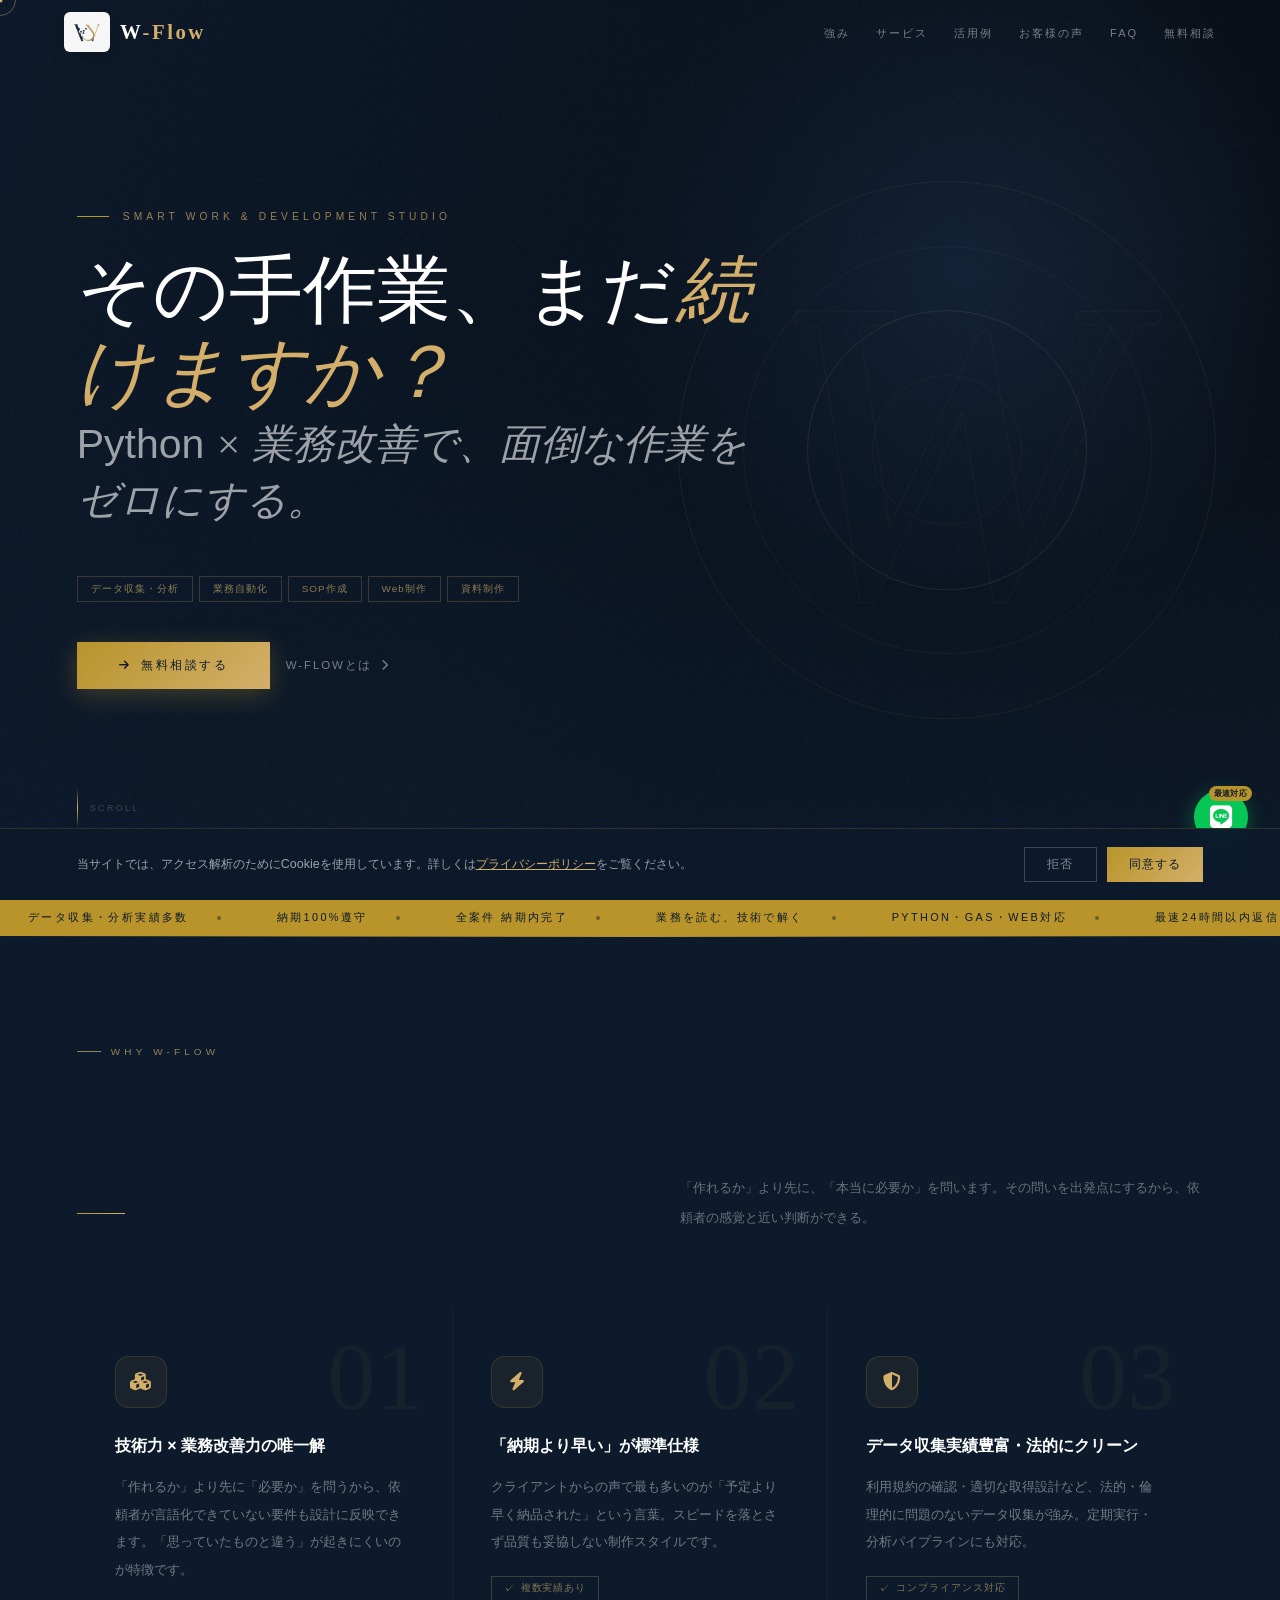
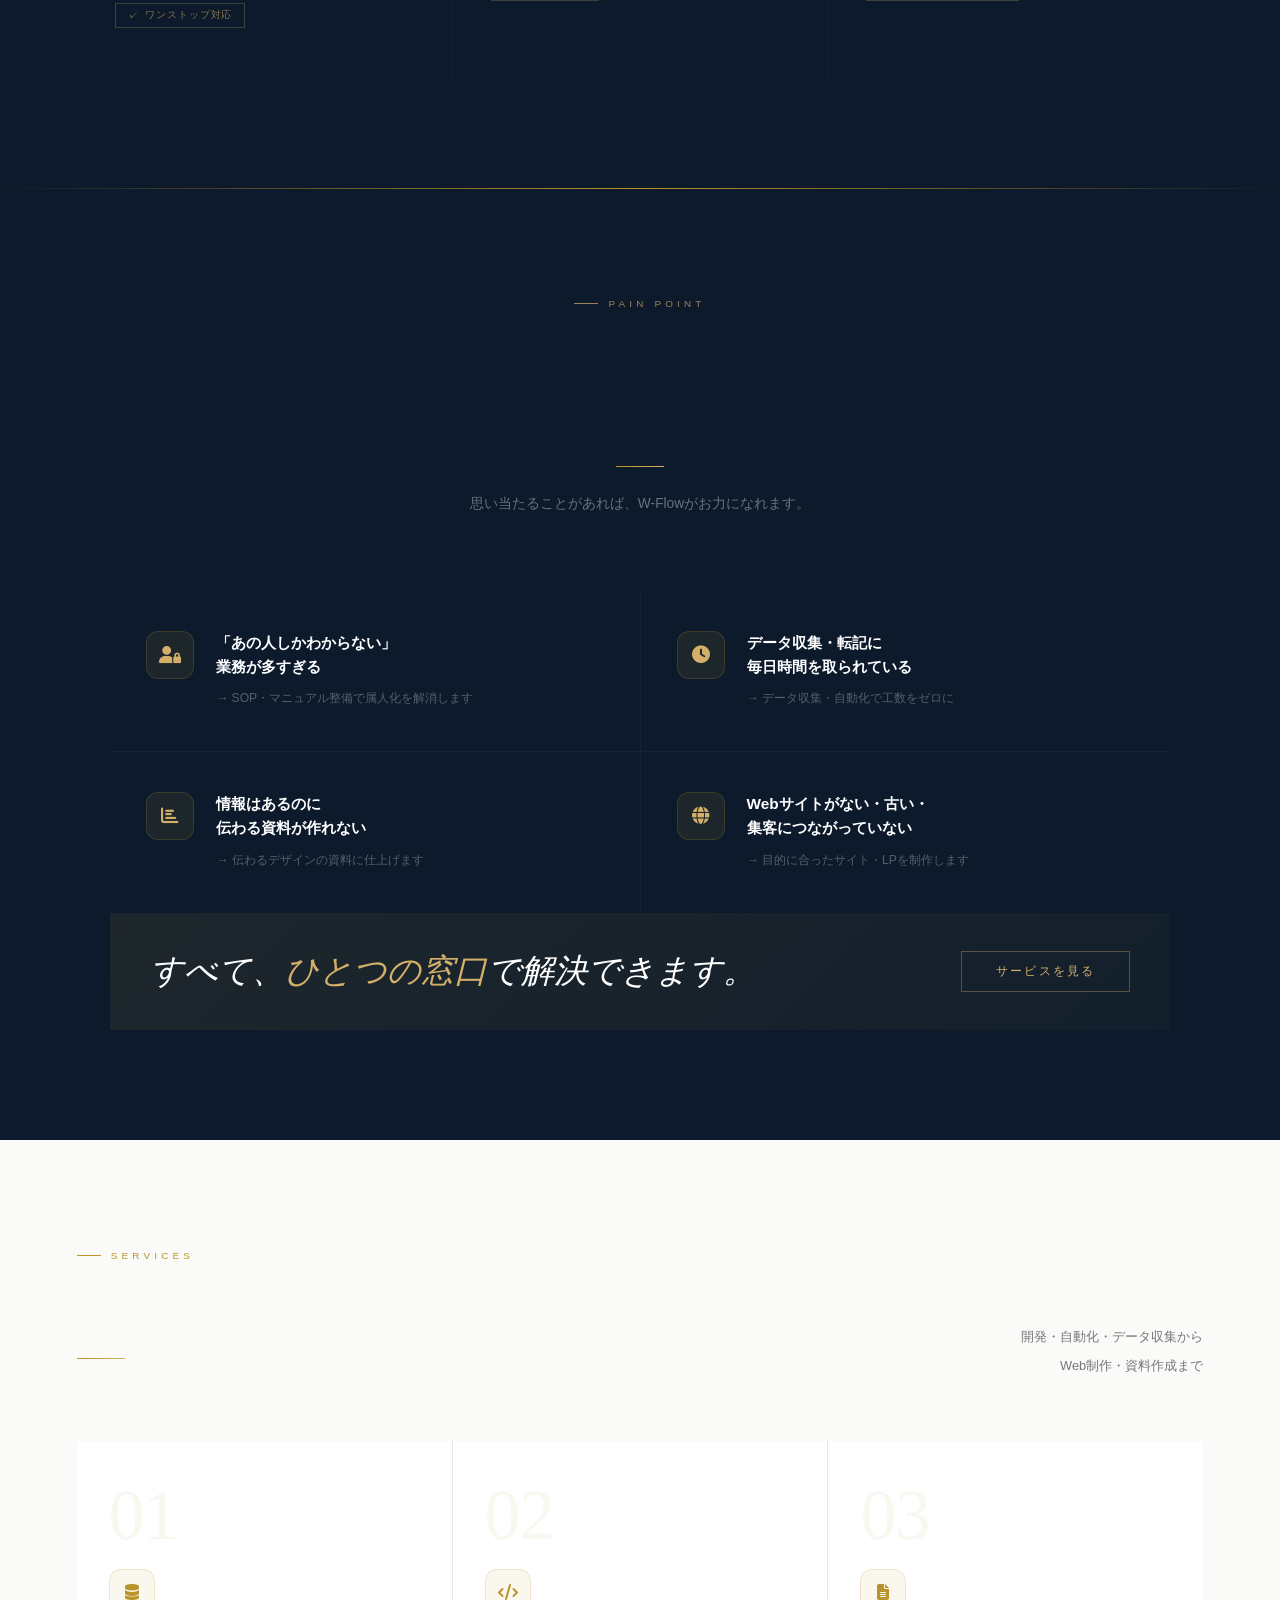
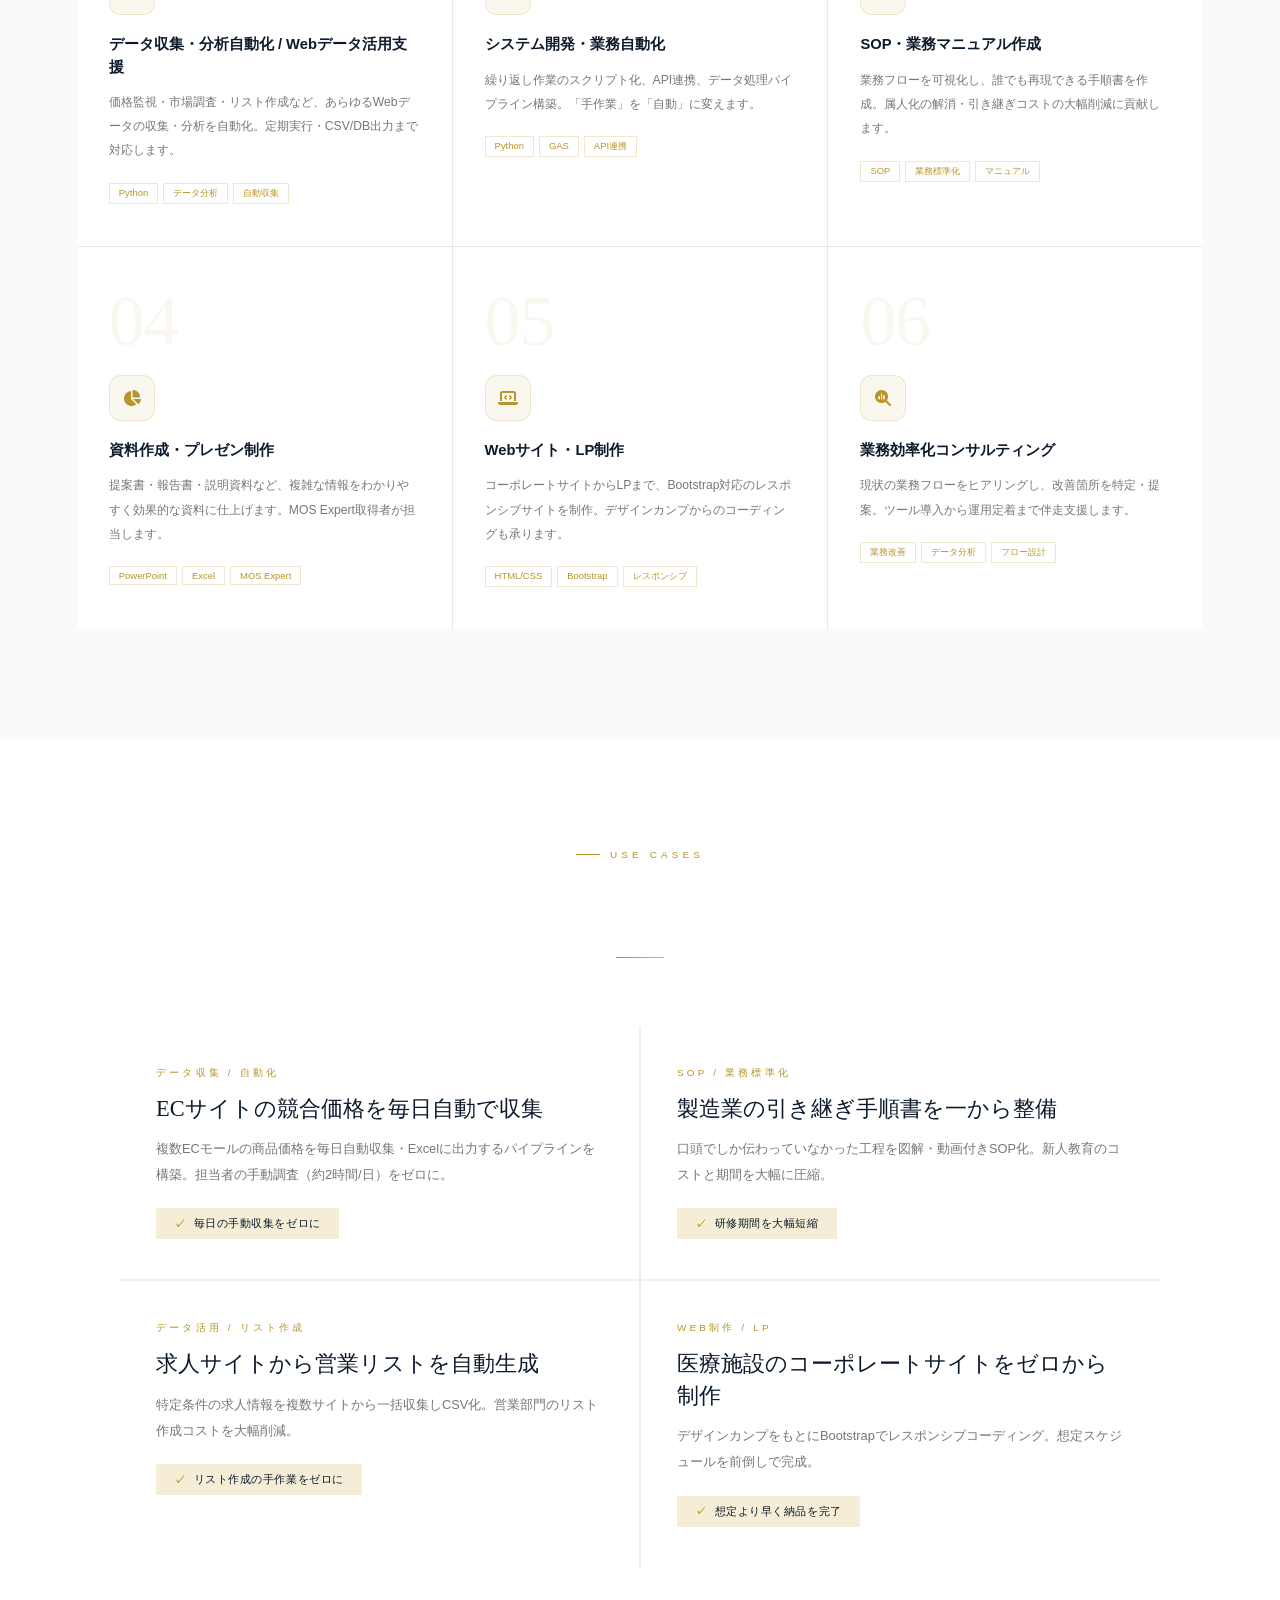
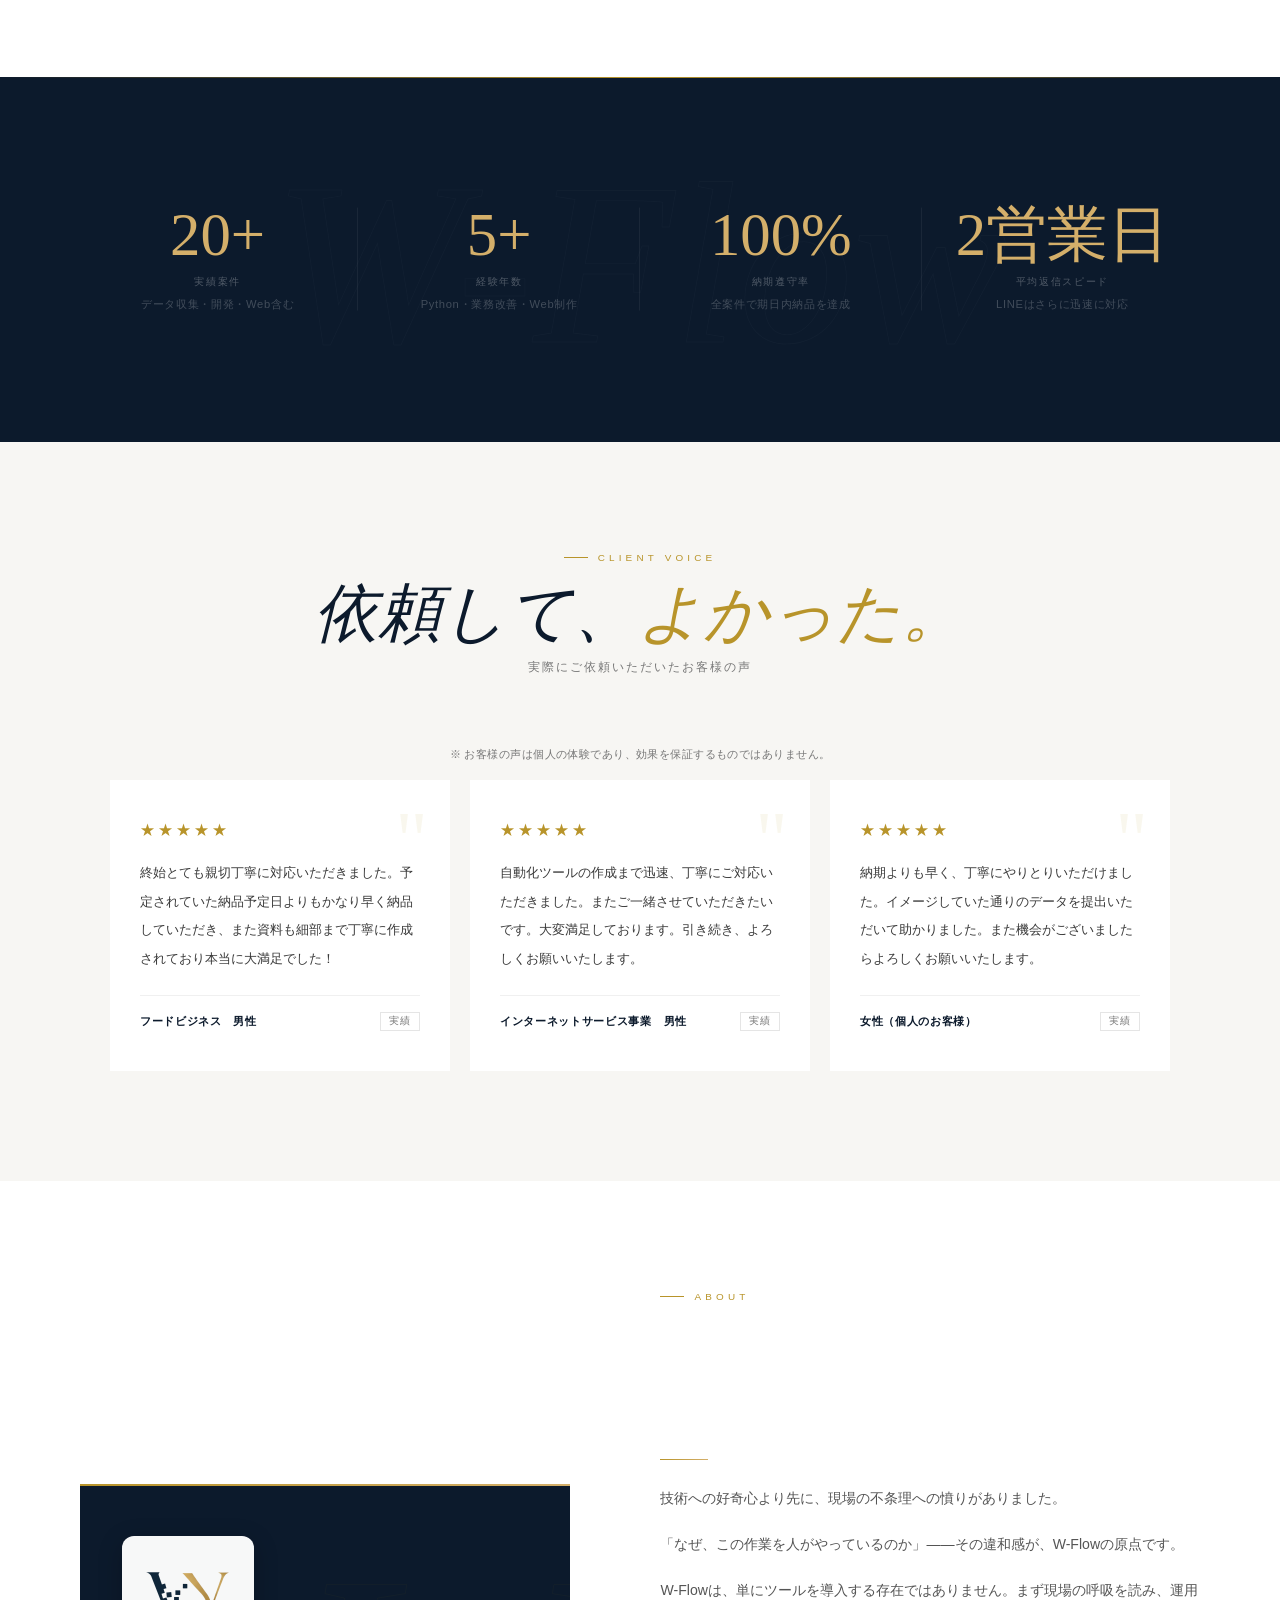
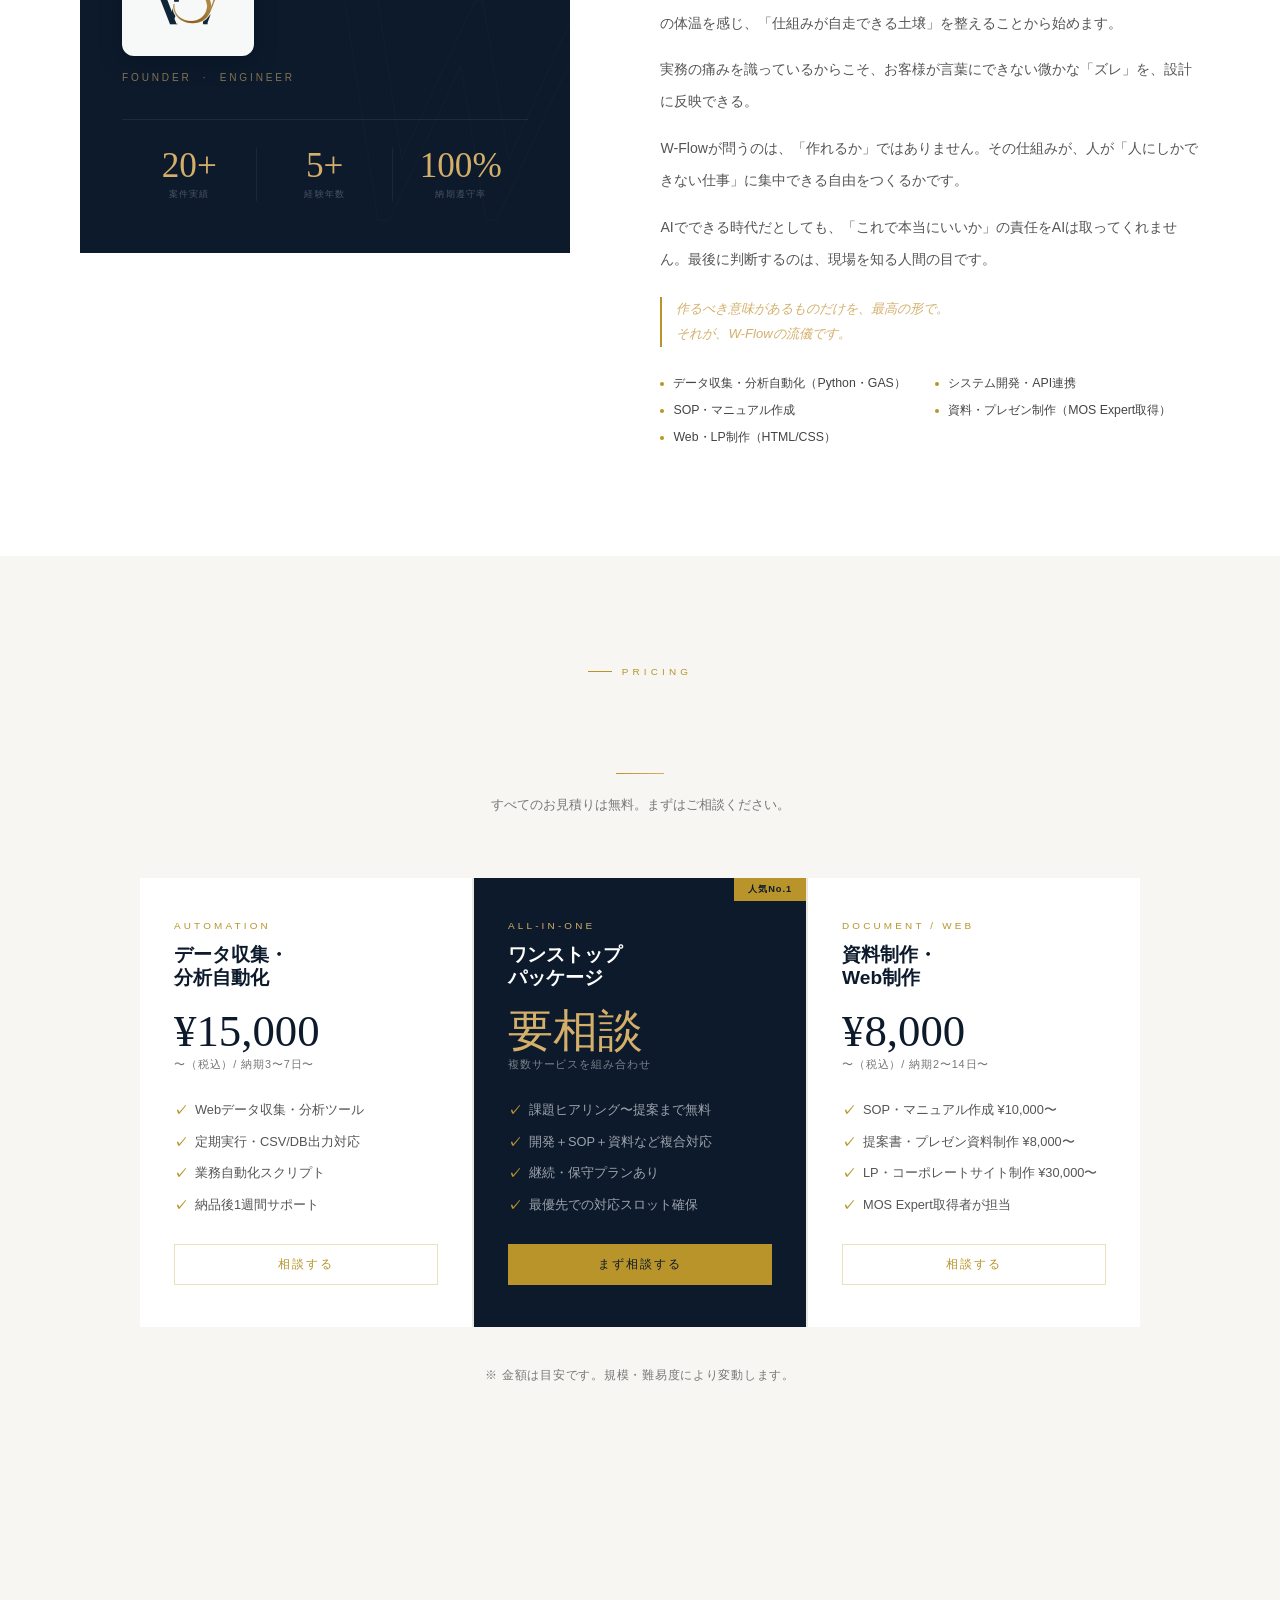
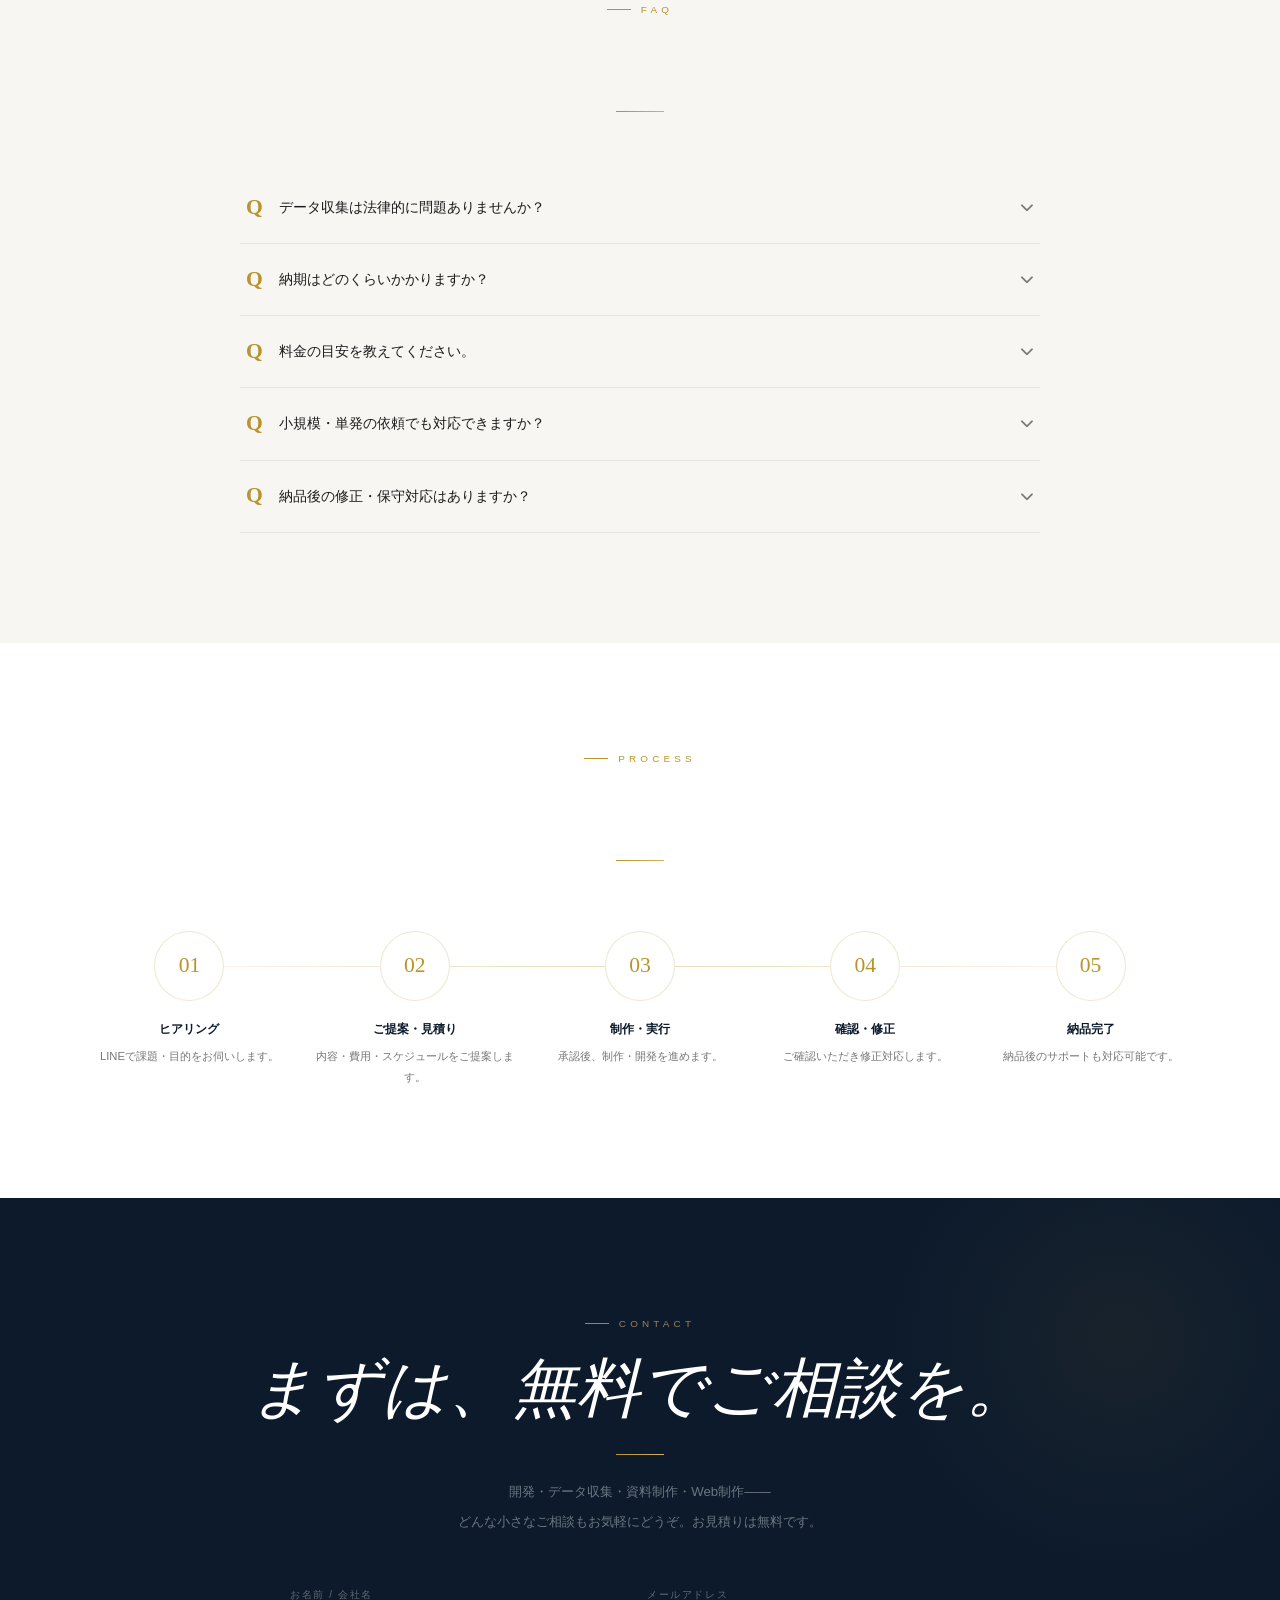
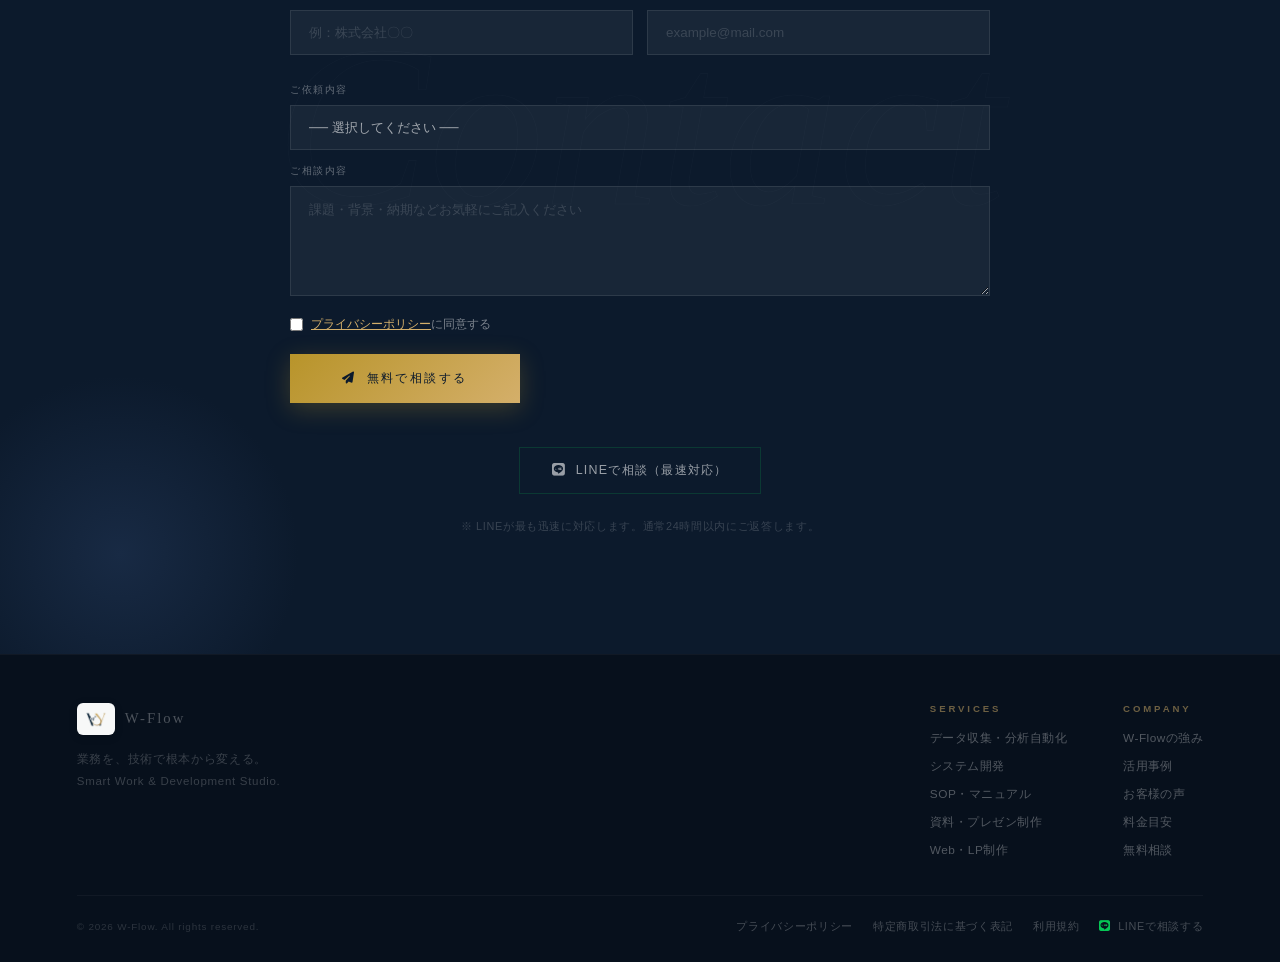
==== commit d63a3947: "update: Aboutセクションにスキル一覧整理・AI時代の人間の責任を追加 Co-Authored-By: Claude Opus 4.6 <noreply@anthropic.com>" ====
--- a/index.html
+++ b/index.html
@@ -847,14 +847,14 @@
       <p class="about-tx fu d3">W-Flowは、単にツールを導入する存在ではありません。まず現場の呼吸を読み、運用の体温を感じ、「仕組みが自走できる土壌」を整えることから始めます。</p>
       <p class="about-tx fu d3">実務の痛みを識っているからこそ、お客様が言葉にできない微かな「ズレ」を、設計に反映できる。</p>
       <p class="about-tx fu d3">W-Flowが問うのは、「作れるか」ではありません。その仕組みが、人が「人にしかできない仕事」に集中できる自由をつくるかです。</p>
+      <p class="about-tx fu d3">AIでできる時代だとしても、「これで本当にいいか」の責任をAIは取ってくれません。最後に判断するのは、現場を知る人間の目です。</p>
       <p class="about-phil fu d3">作るべき意味があるものだけを、最高の形で。<br>それが、W-Flowの流儀です。</p>
       <div class="sk-wrap fu d4">
-        <div class="sk-row"><span class="sk-dot"></span>Python・GAS（データ収集・自動化）</div>
+        <div class="sk-row"><span class="sk-dot"></span>データ収集・分析自動化（Python・GAS）</div>
         <div class="sk-row"><span class="sk-dot"></span>システム開発・API連携</div>
         <div class="sk-row"><span class="sk-dot"></span>SOP・マニュアル作成</div>
-        <div class="sk-row"><span class="sk-dot"></span>資料・プレゼン制作</div>
-        <div class="sk-row"><span class="sk-dot"></span>HTML/CSS · Bootstrap</div>
-        <div class="sk-row"><span class="sk-dot"></span>MOS Expert (Excel/Word)</div>
+        <div class="sk-row"><span class="sk-dot"></span>資料・プレゼン制作（MOS Expert取得）</div>
+        <div class="sk-row"><span class="sk-dot"></span>Web・LP制作（HTML/CSS）</div>
       </div>
     </div>
   </div>
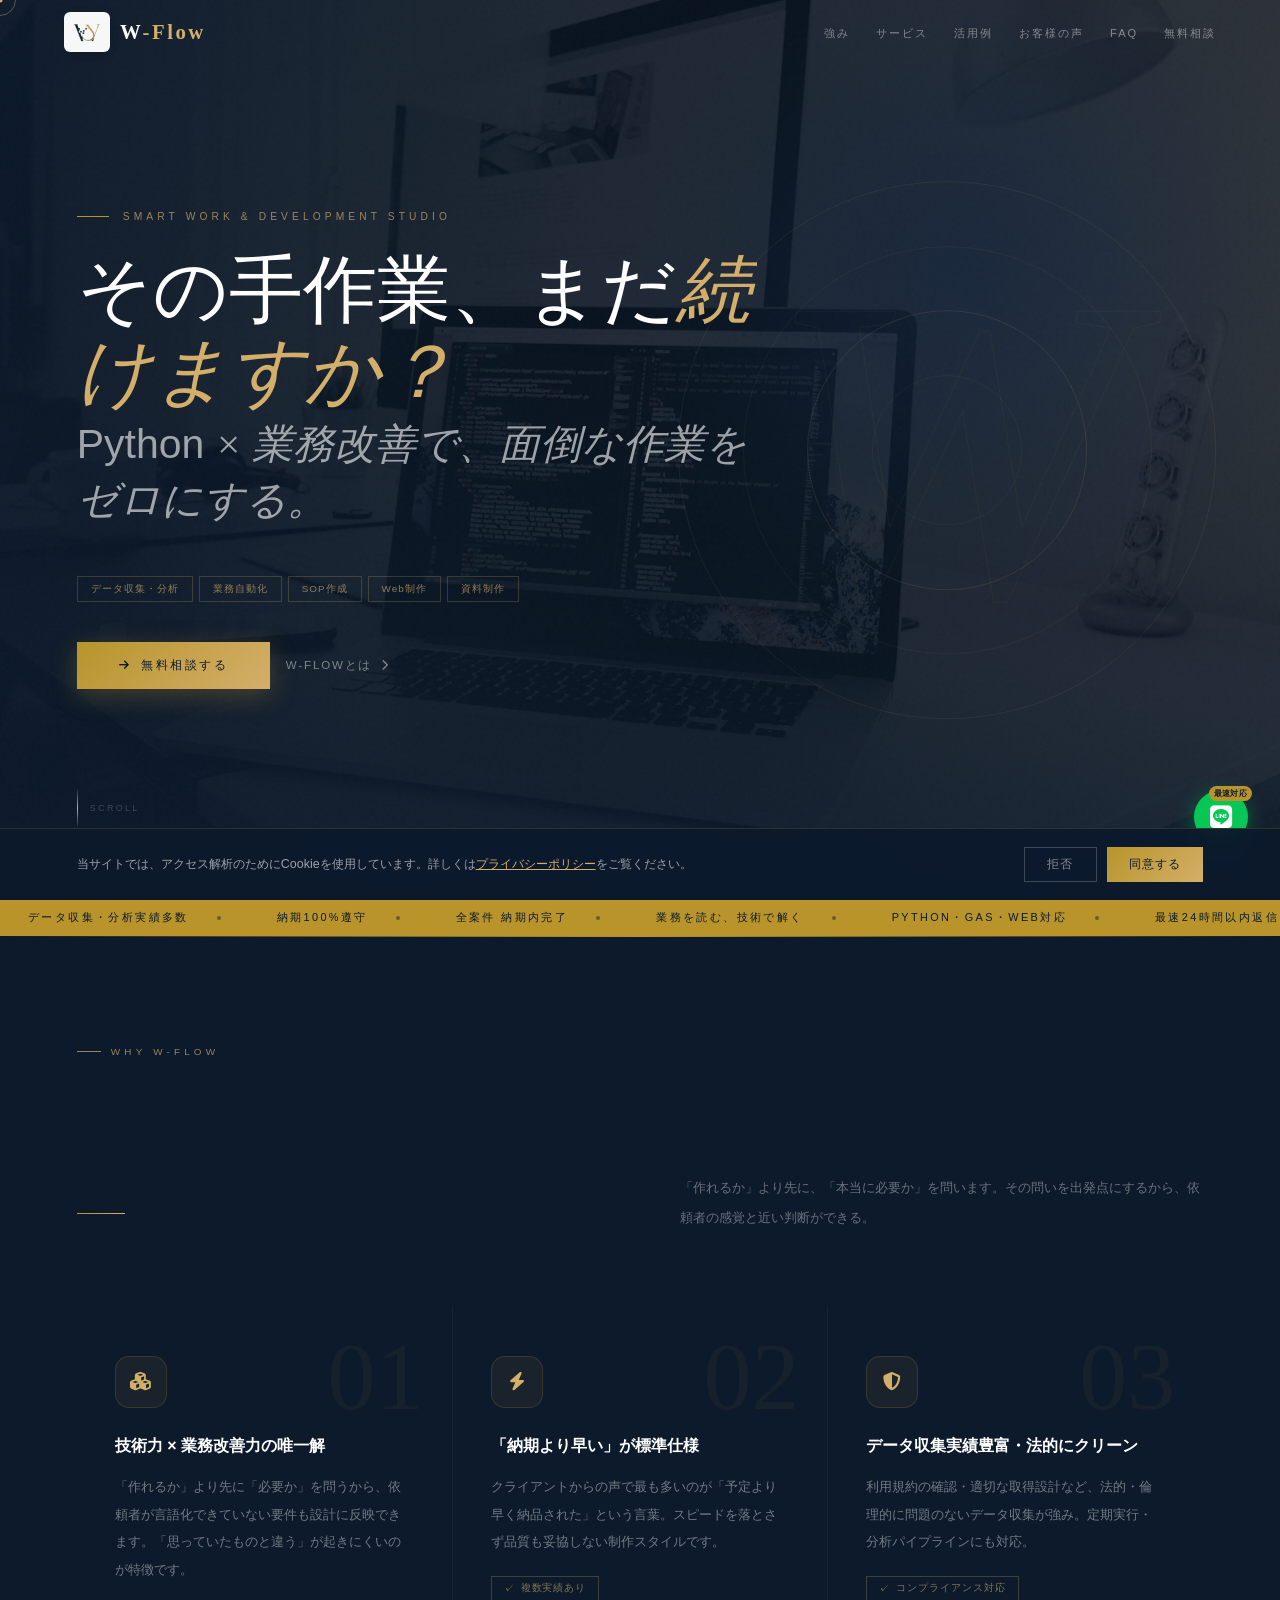
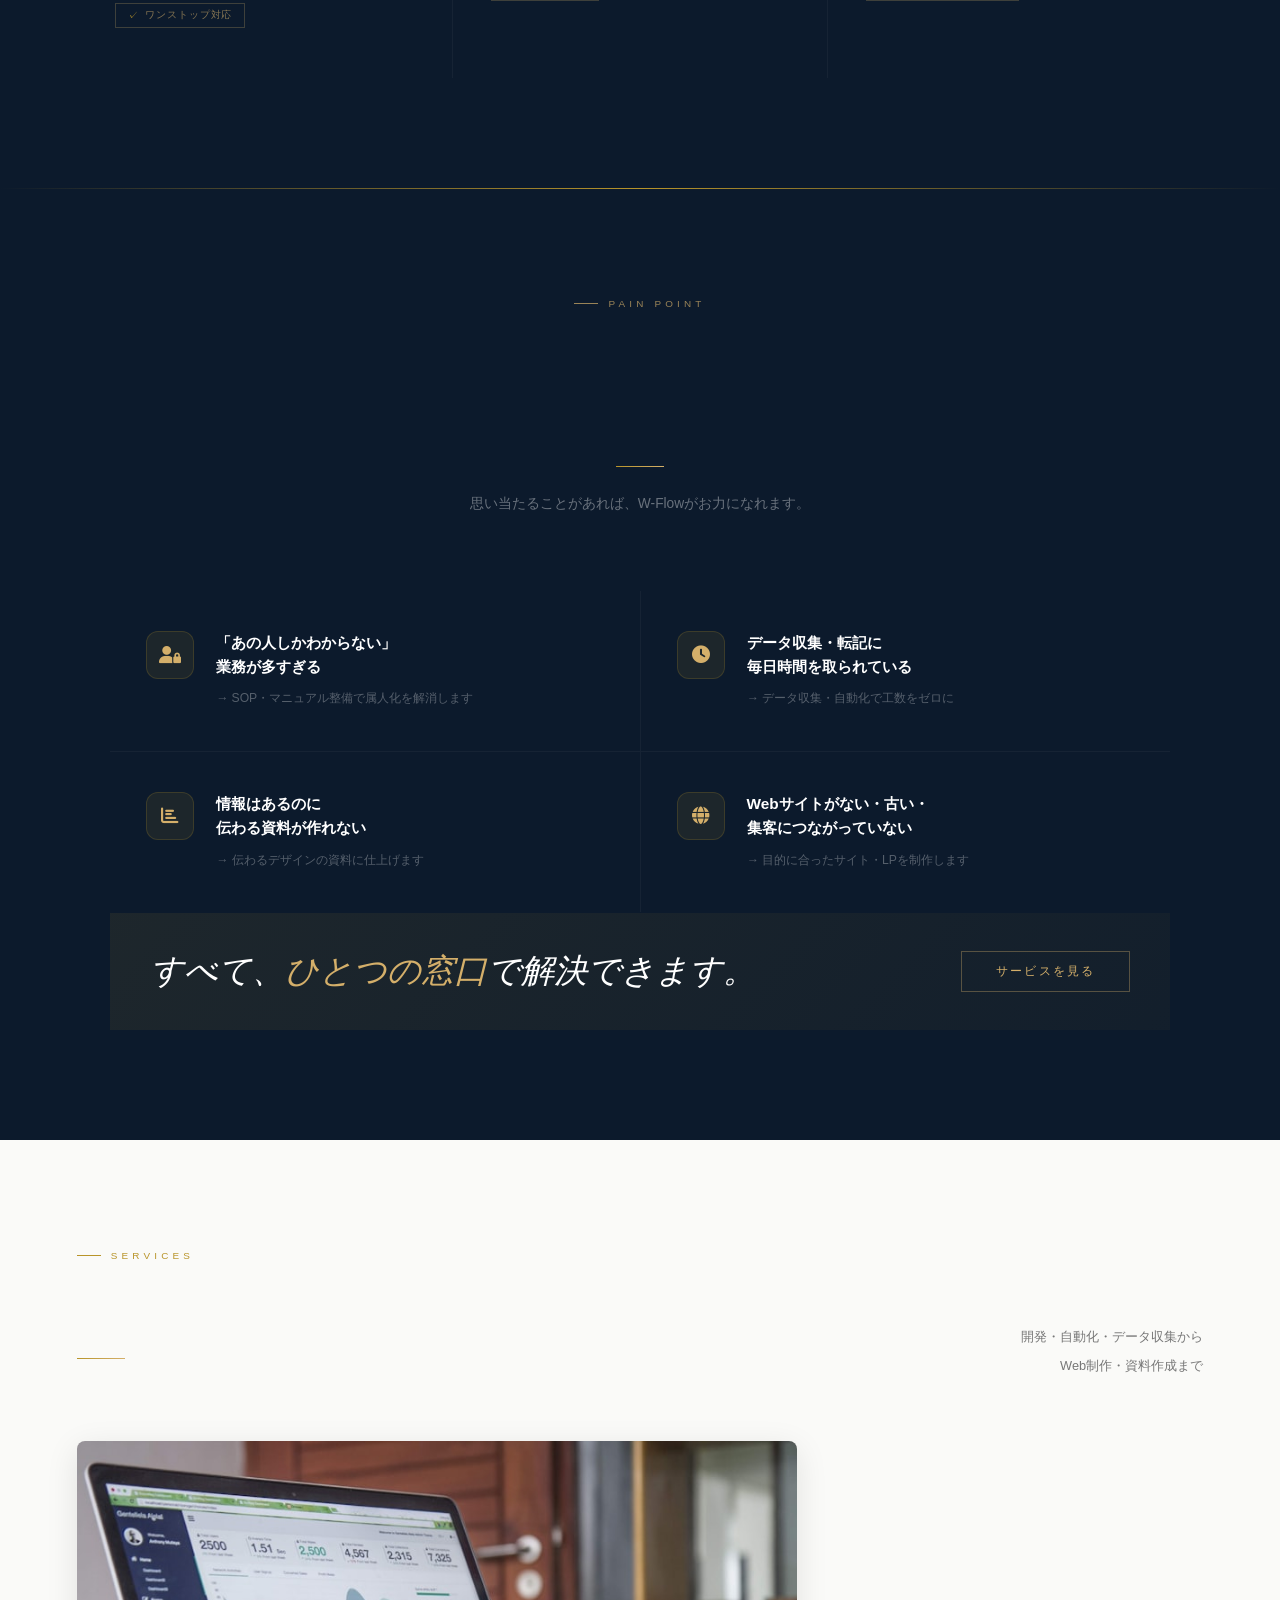
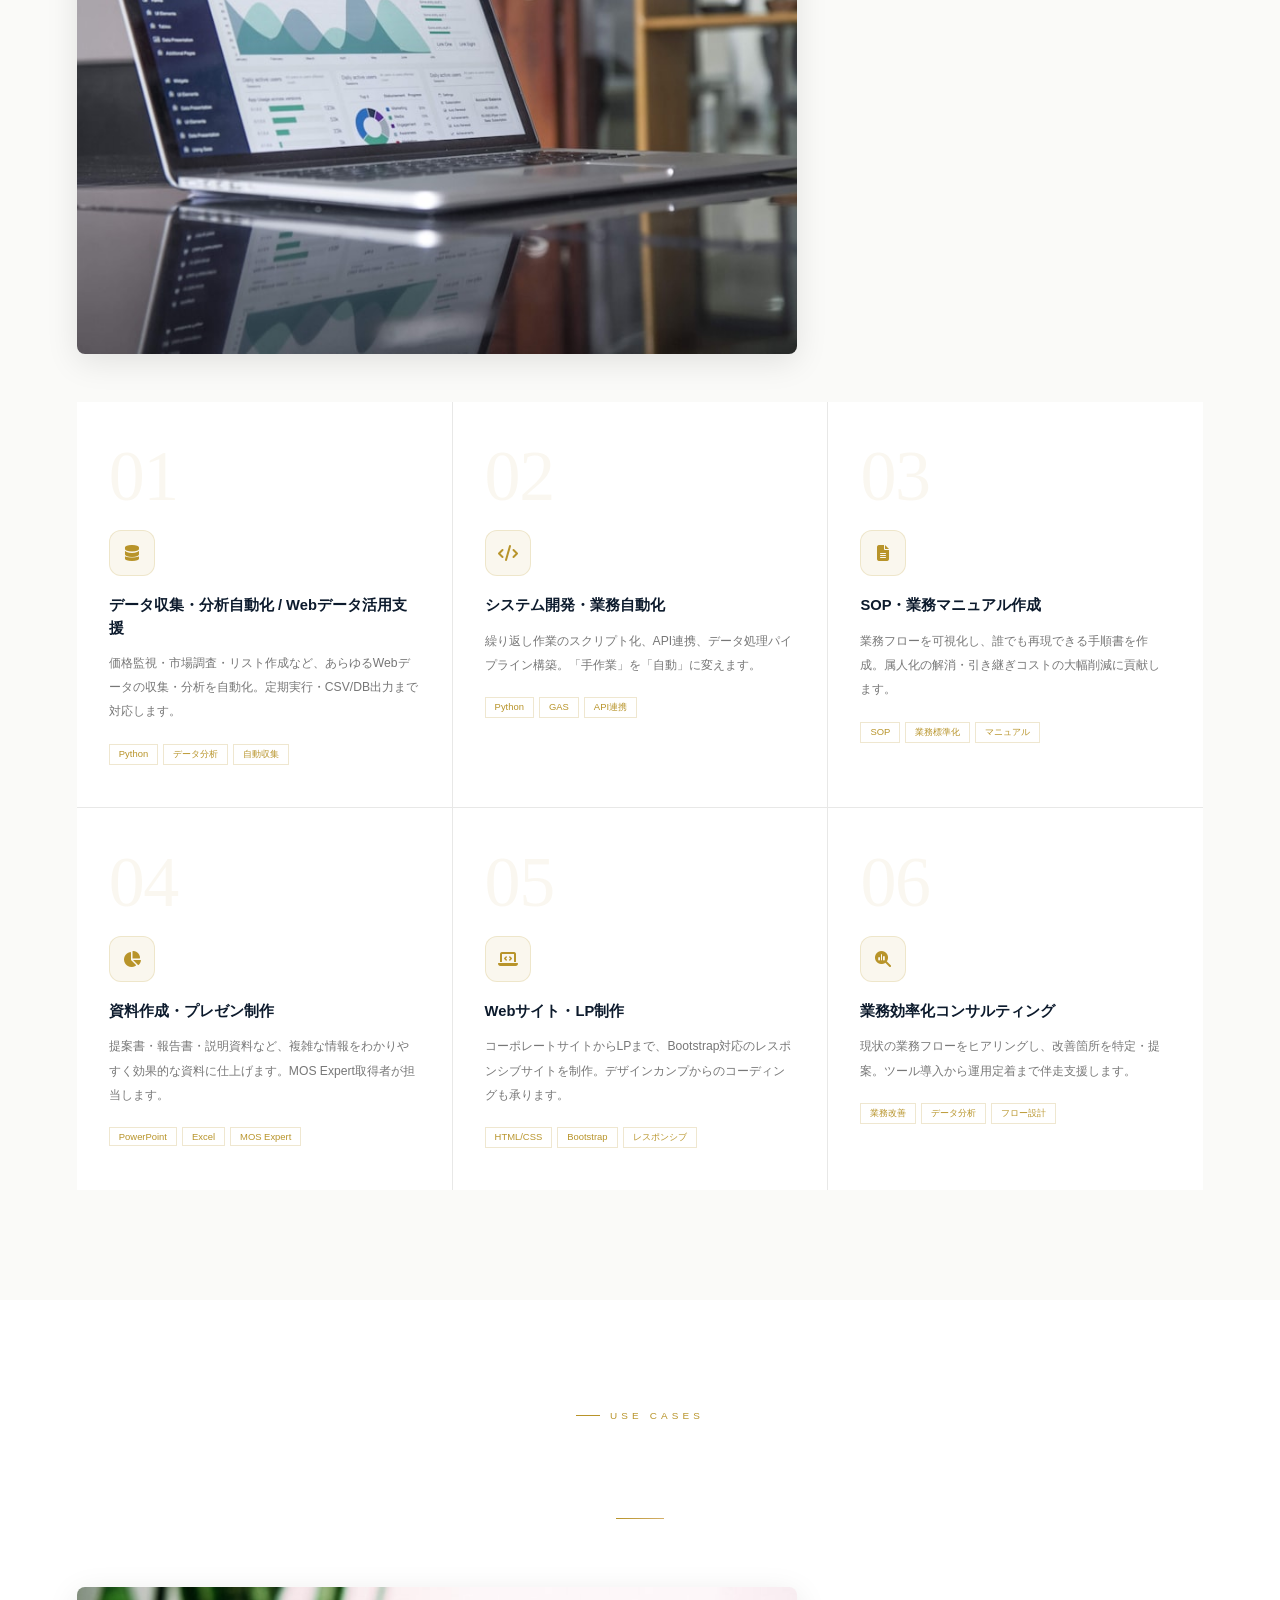
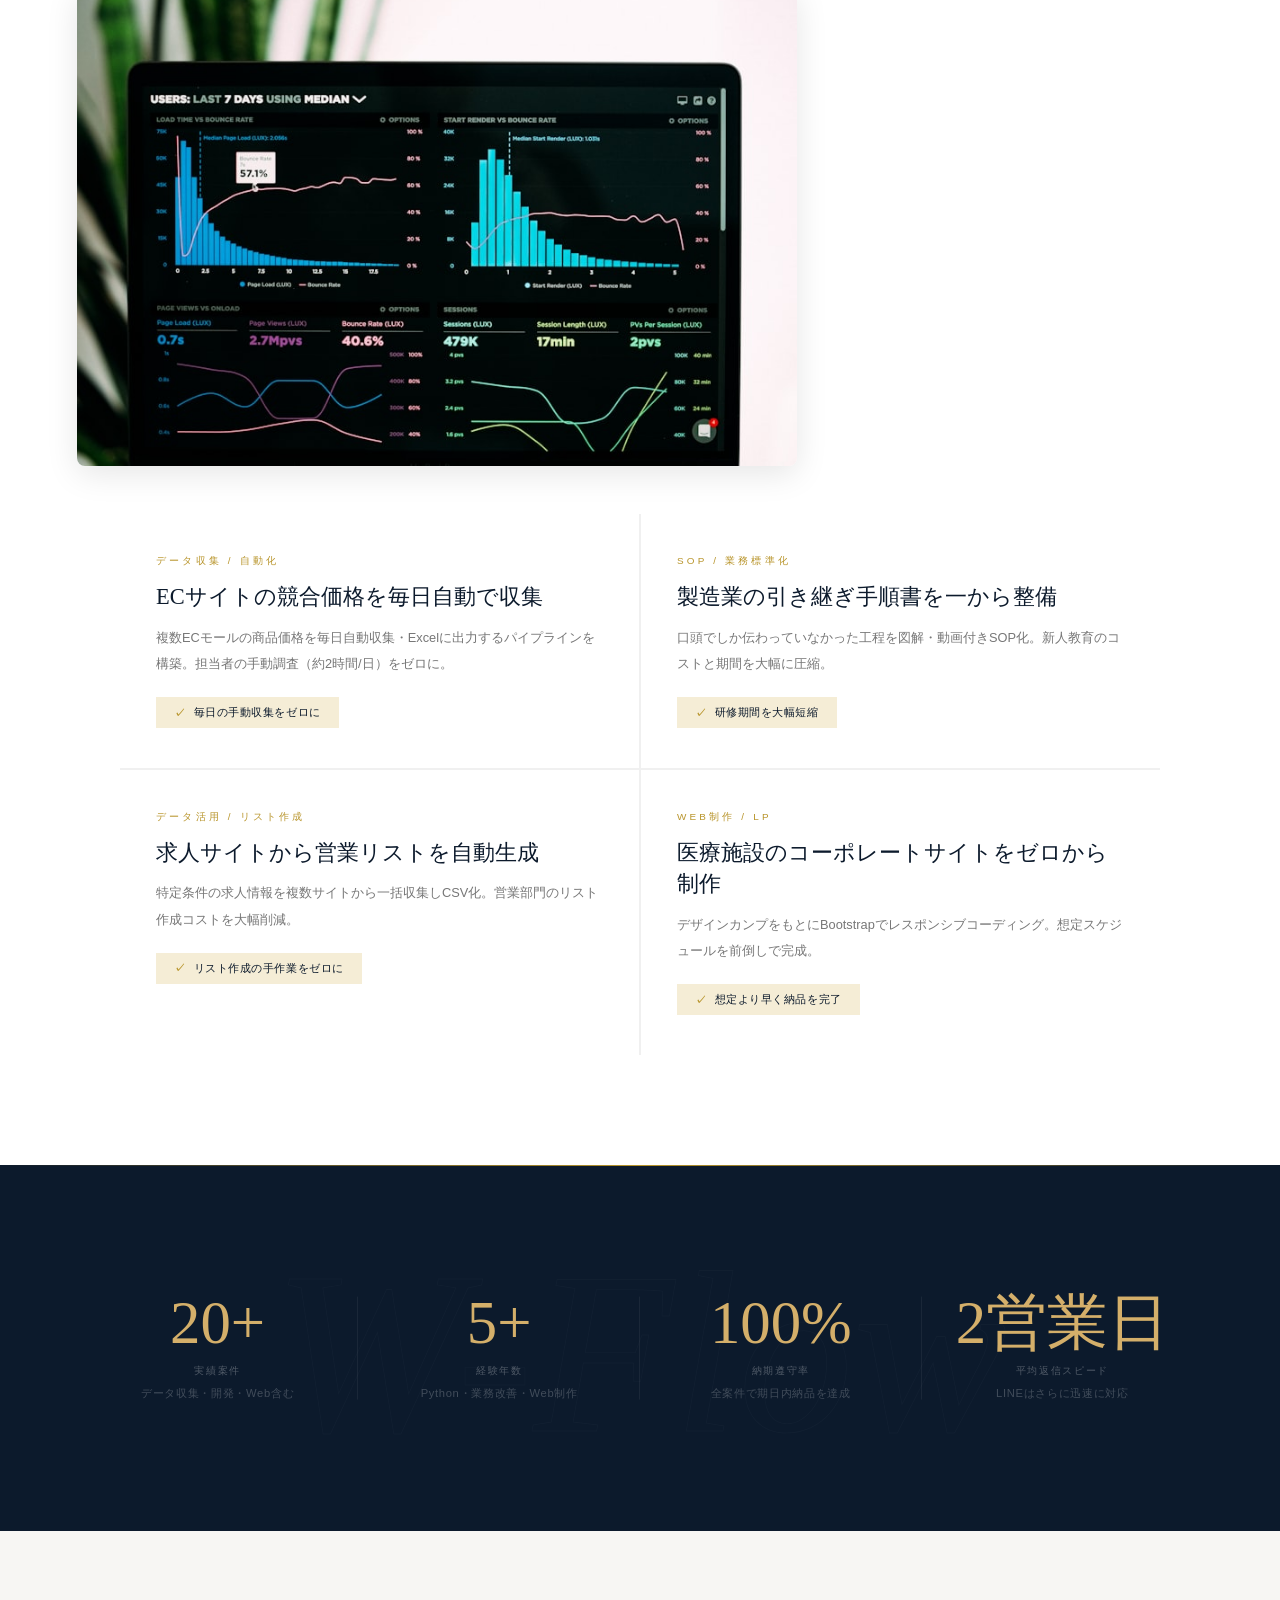
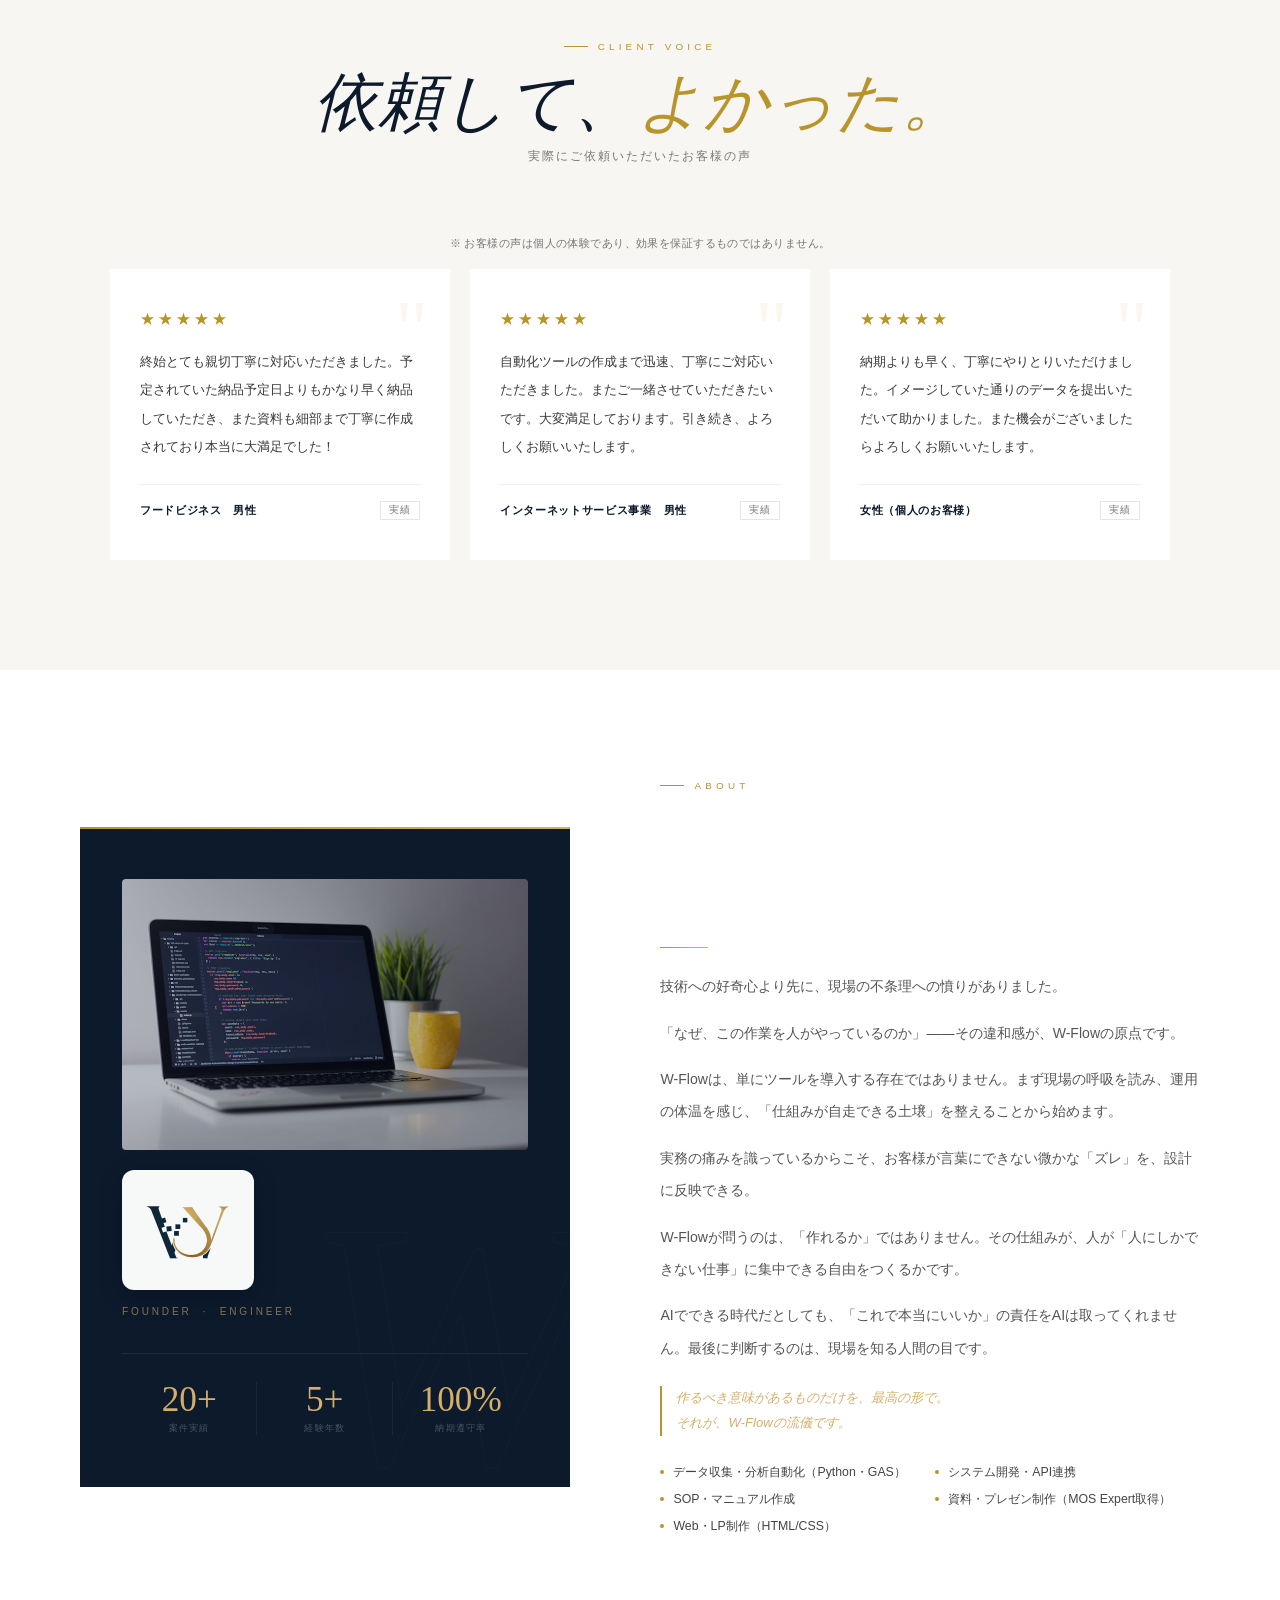
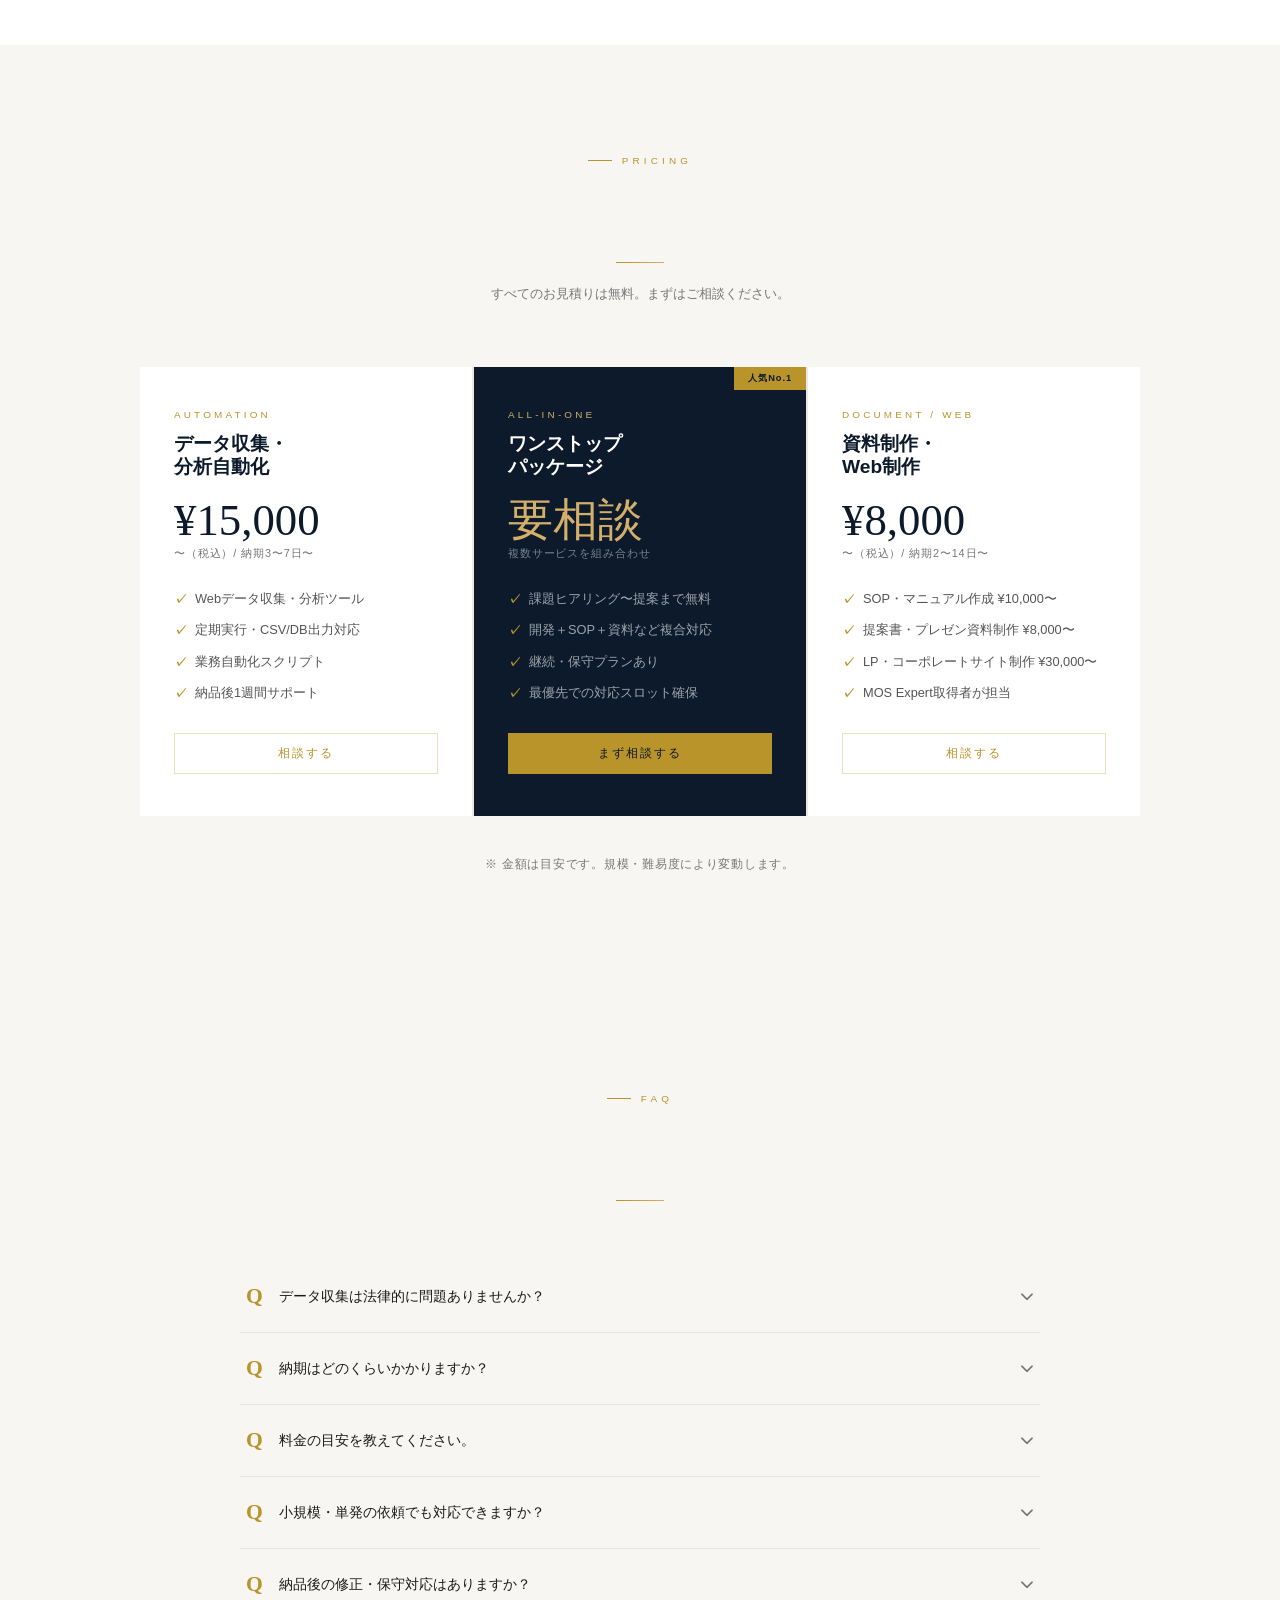
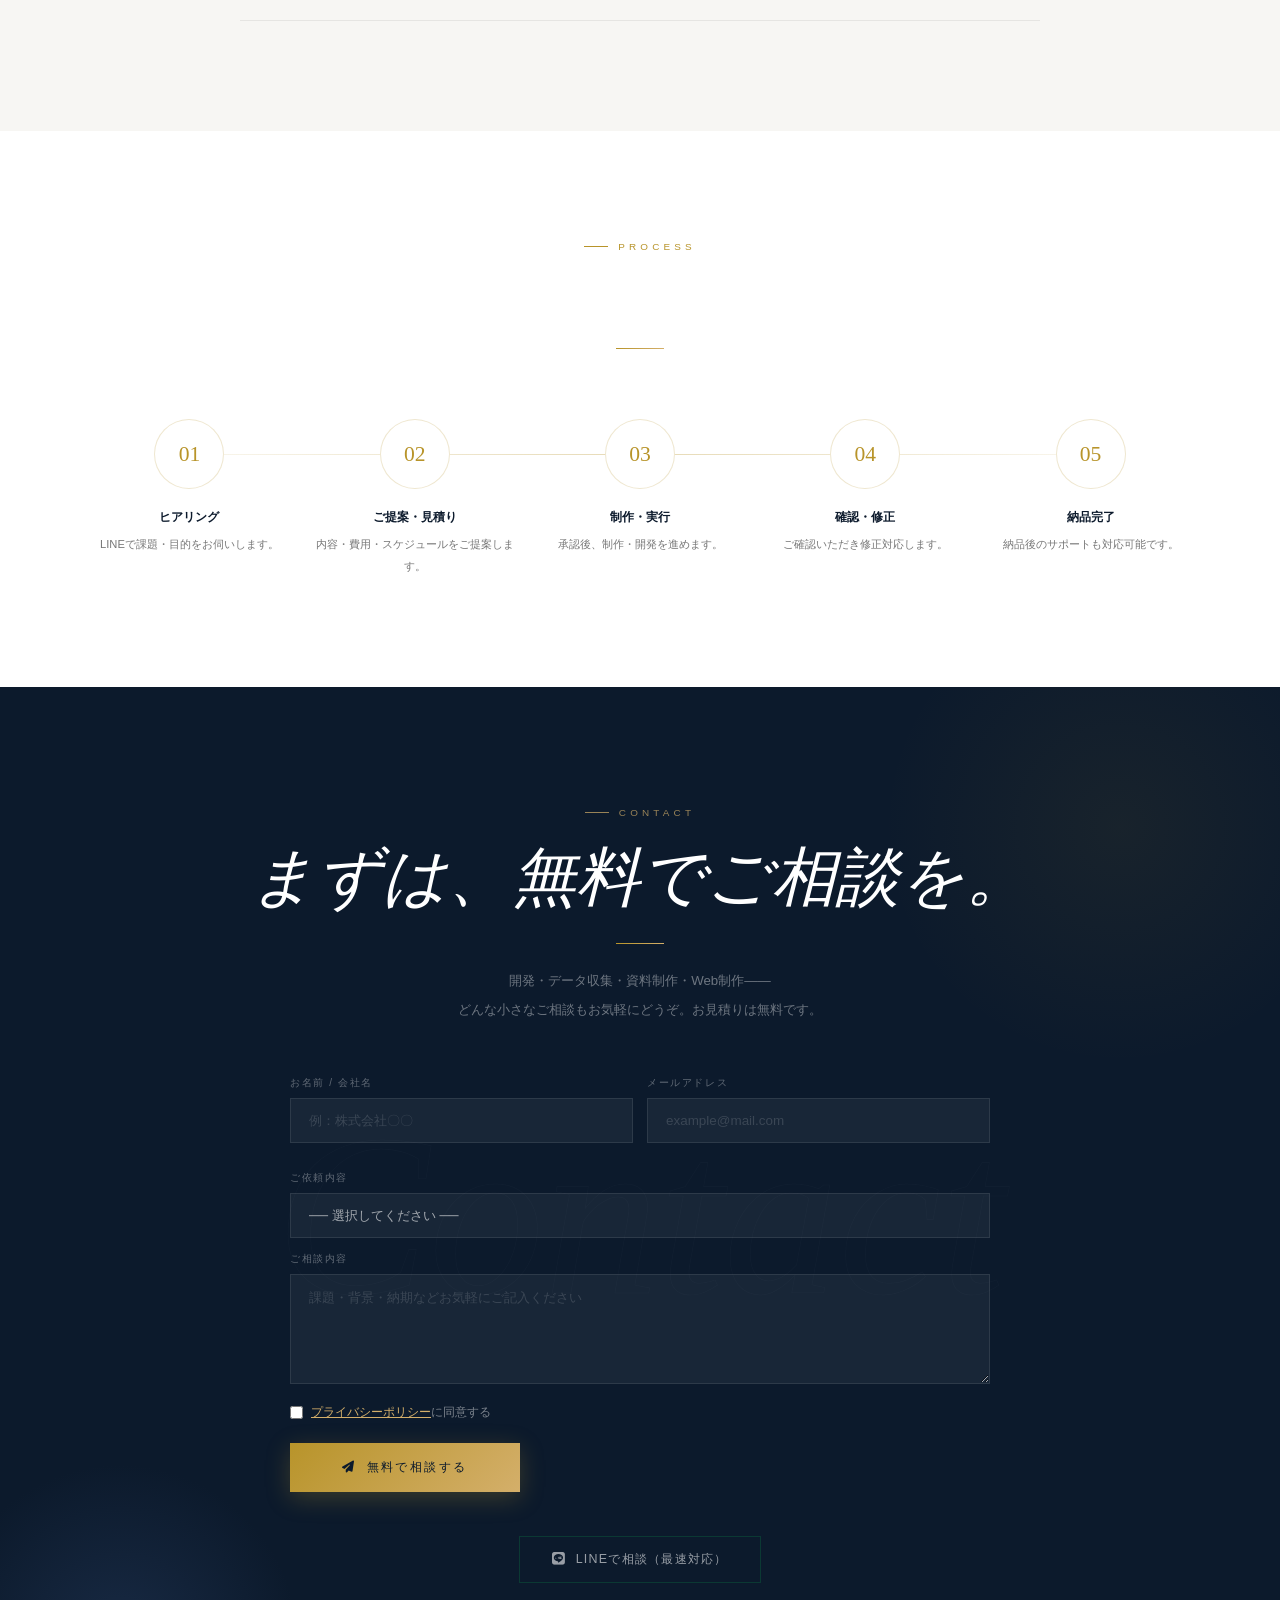
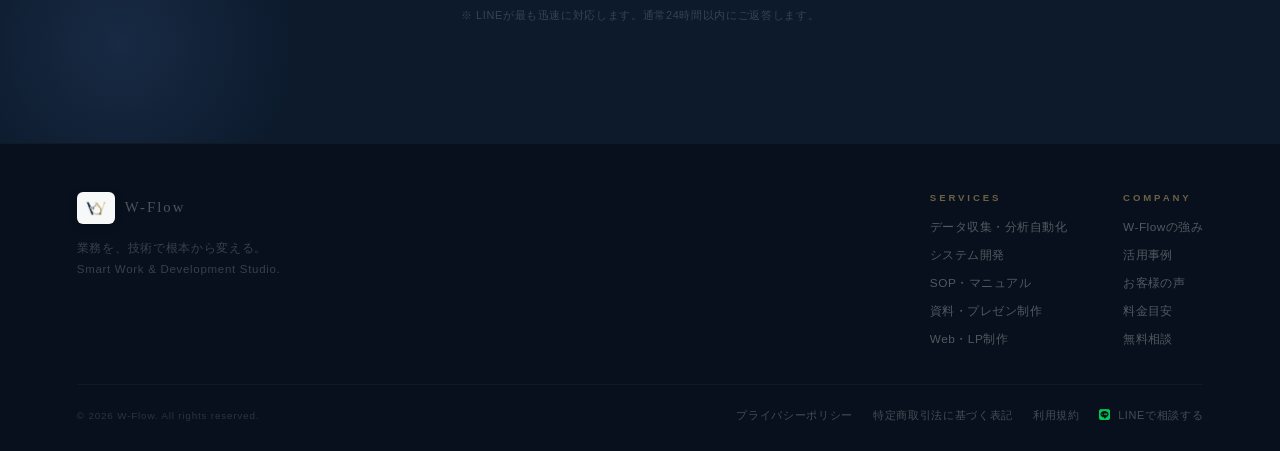
==== commit 3bd25457: "feat: Hero/Services/UseCase/Aboutに写真を追加（Unsplash・商用OK） Co-Authored-By: Claude Opus 4.6 <noreply@anth" ====
--- a/index.html
+++ b/index.html
@@ -105,7 +105,7 @@
 
 /* ── HERO ── */
 #hero{min-height:100vh;position:relative;overflow:hidden;display:flex;align-items:center;padding:0 6%;}
-.h-photo{position:absolute;inset:0;background:var(--navy-dk) url('./hero-bg.jpg') center/cover no-repeat;filter:brightness(.28) saturate(.5);transform:scale(1.05);transition:transform 9s ease;}
+.h-photo{position:absolute;inset:0;background:var(--navy-dk) url('/assets/hero-bg.jpg') center/cover no-repeat;filter:brightness(.28) saturate(.5);transform:scale(1.05);transition:transform 9s ease;}
 #hero.rdy .h-photo{transform:scale(1);}
 .h-ov{position:absolute;inset:0;background:linear-gradient(105deg,rgba(12,26,44,.92) 0%,rgba(12,26,44,.55) 55%,rgba(27,46,74,.15) 100%),linear-gradient(to top,rgba(12,26,44,.75) 0%,transparent 60%);}
 /* Geometric accent */
@@ -672,6 +672,7 @@
     </div>
     <p class="bd fu d2" style="max-width:240px;text-align:right;font-size:.8rem;">開発・自動化・データ収集から<br>Web制作・資料作成まで</p>
   </div>
+  <div style="text-align:center;margin-bottom:48px;"><img src="/assets/workspace.jpg" alt="業務自動化のワークスペース" style="max-width:720px;width:100%;border-radius:8px;box-shadow:0 8px 32px rgba(0,0,0,.1);" class="fu"></div>
   <div class="svc-grid">
     <a href="./services/scraping.html" class="svc fu d1">
       <div class="svc-n">01</div>
@@ -731,6 +732,7 @@
     <div class="rw"><h2 class="ttl rv" style="text-align:center;">こんな課題を<em>解決してきました</em></h2></div>
     <div class="ln ln-c fu d1"></div>
   </div>
+  <div style="text-align:center;margin-bottom:48px;"><img src="/assets/data-analysis.jpg" alt="データ分析ダッシュボード" style="max-width:720px;width:100%;border-radius:8px;box-shadow:0 8px 32px rgba(0,0,0,.1);" class="fu"></div>
   <div class="uc-grid">
     <div class="uc-card fu d1">
       <p class="uc-cat">データ収集 / 自動化</p>
@@ -828,6 +830,7 @@
 <section id="about">
   <div class="about-in">
     <div class="about-card fu">
+      <img src="/assets/about-photo.jpg" alt="W-Flow 開発環境" style="width:100%;border-radius:4px;margin-bottom:20px;opacity:.7;">
       <div class="about-logo-wrap">
         <span class="logo-bg logo-bg-lg"><img class="about-logo" src="/assets/logo.png" alt="W-Flow"></span>
       </div>
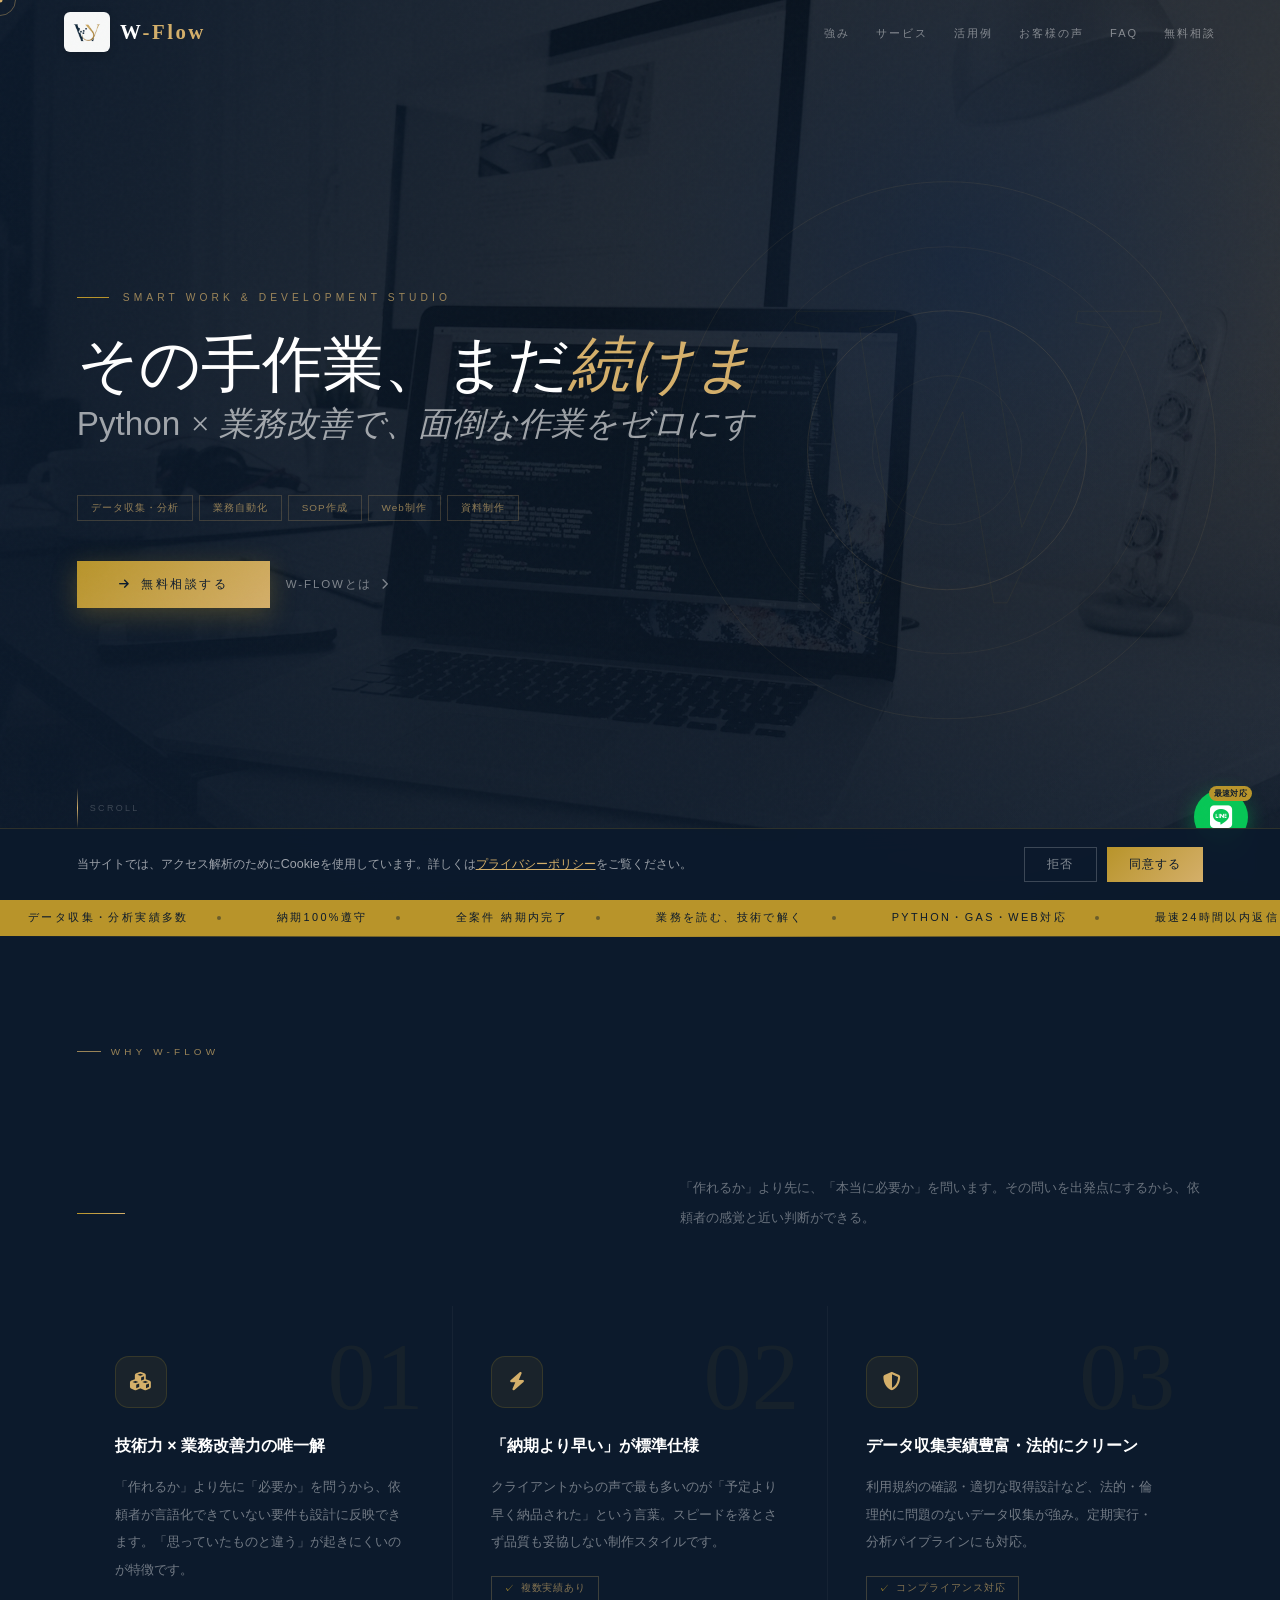
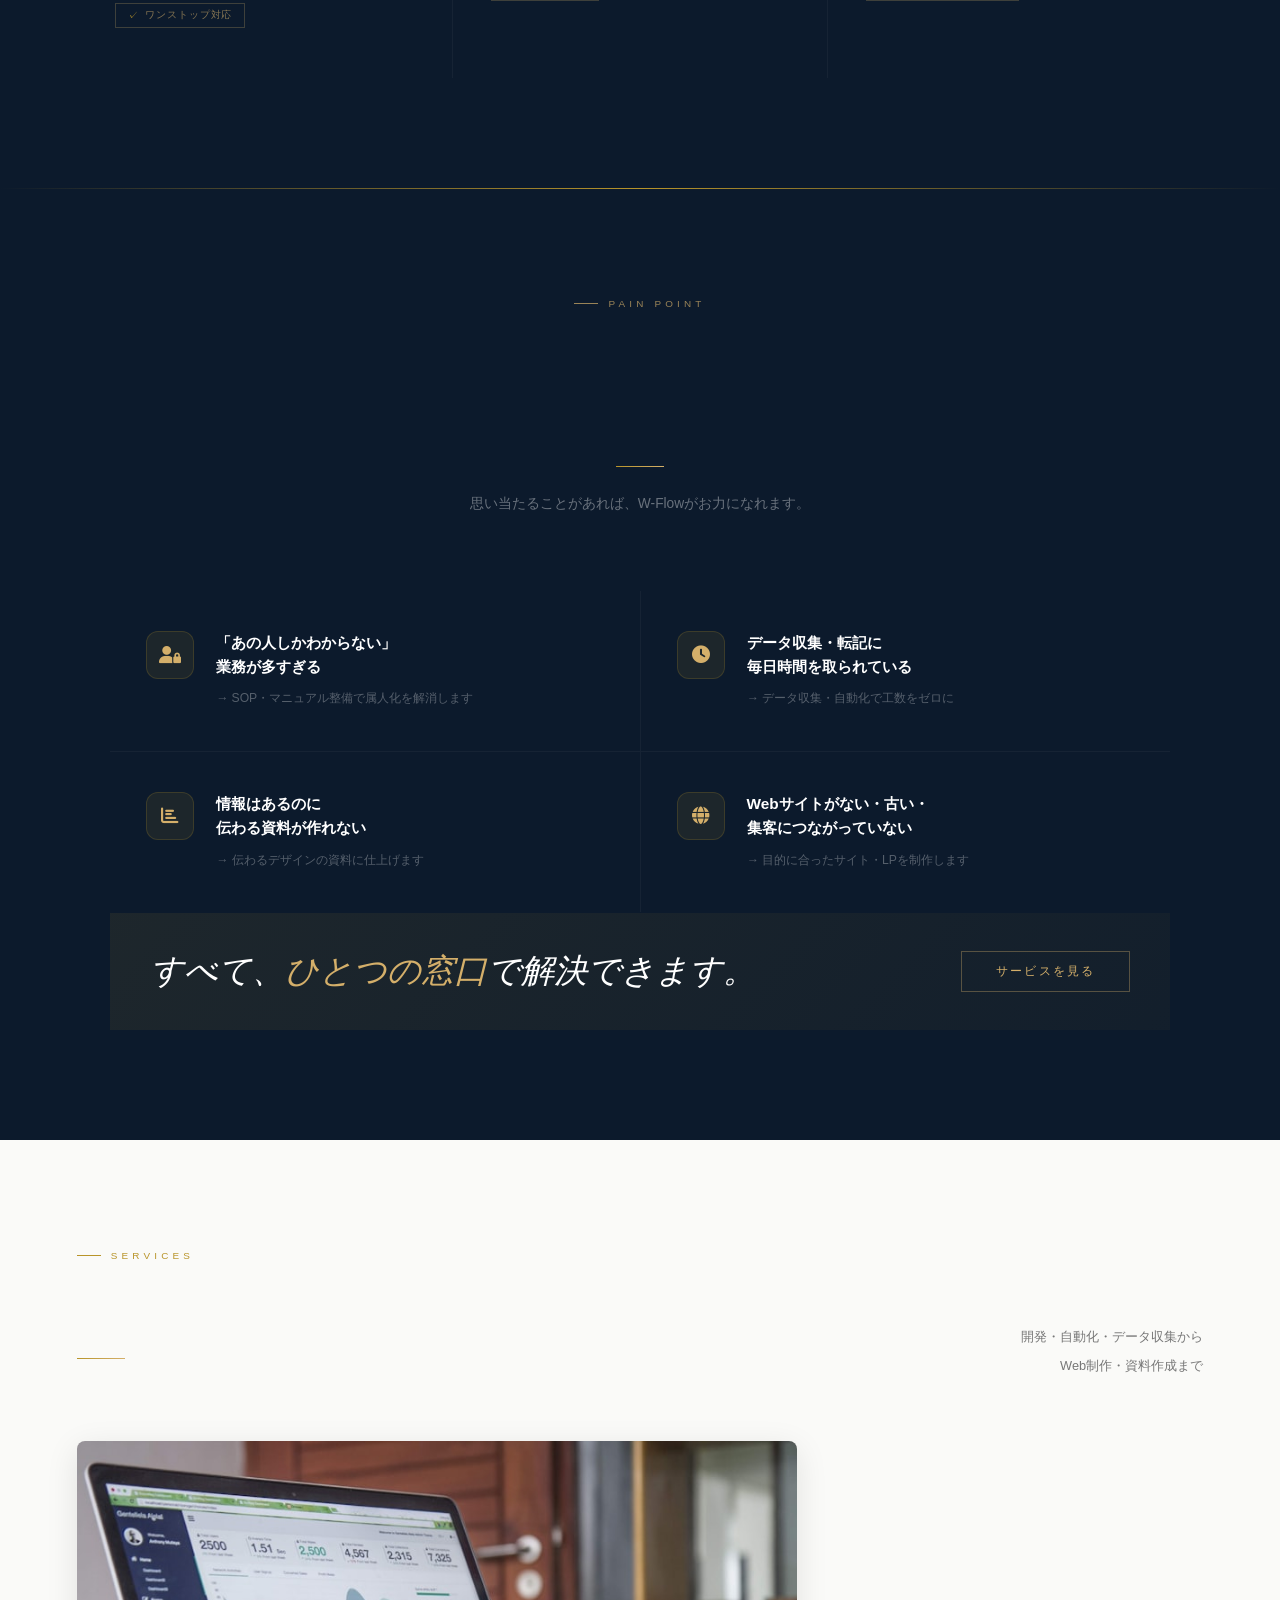
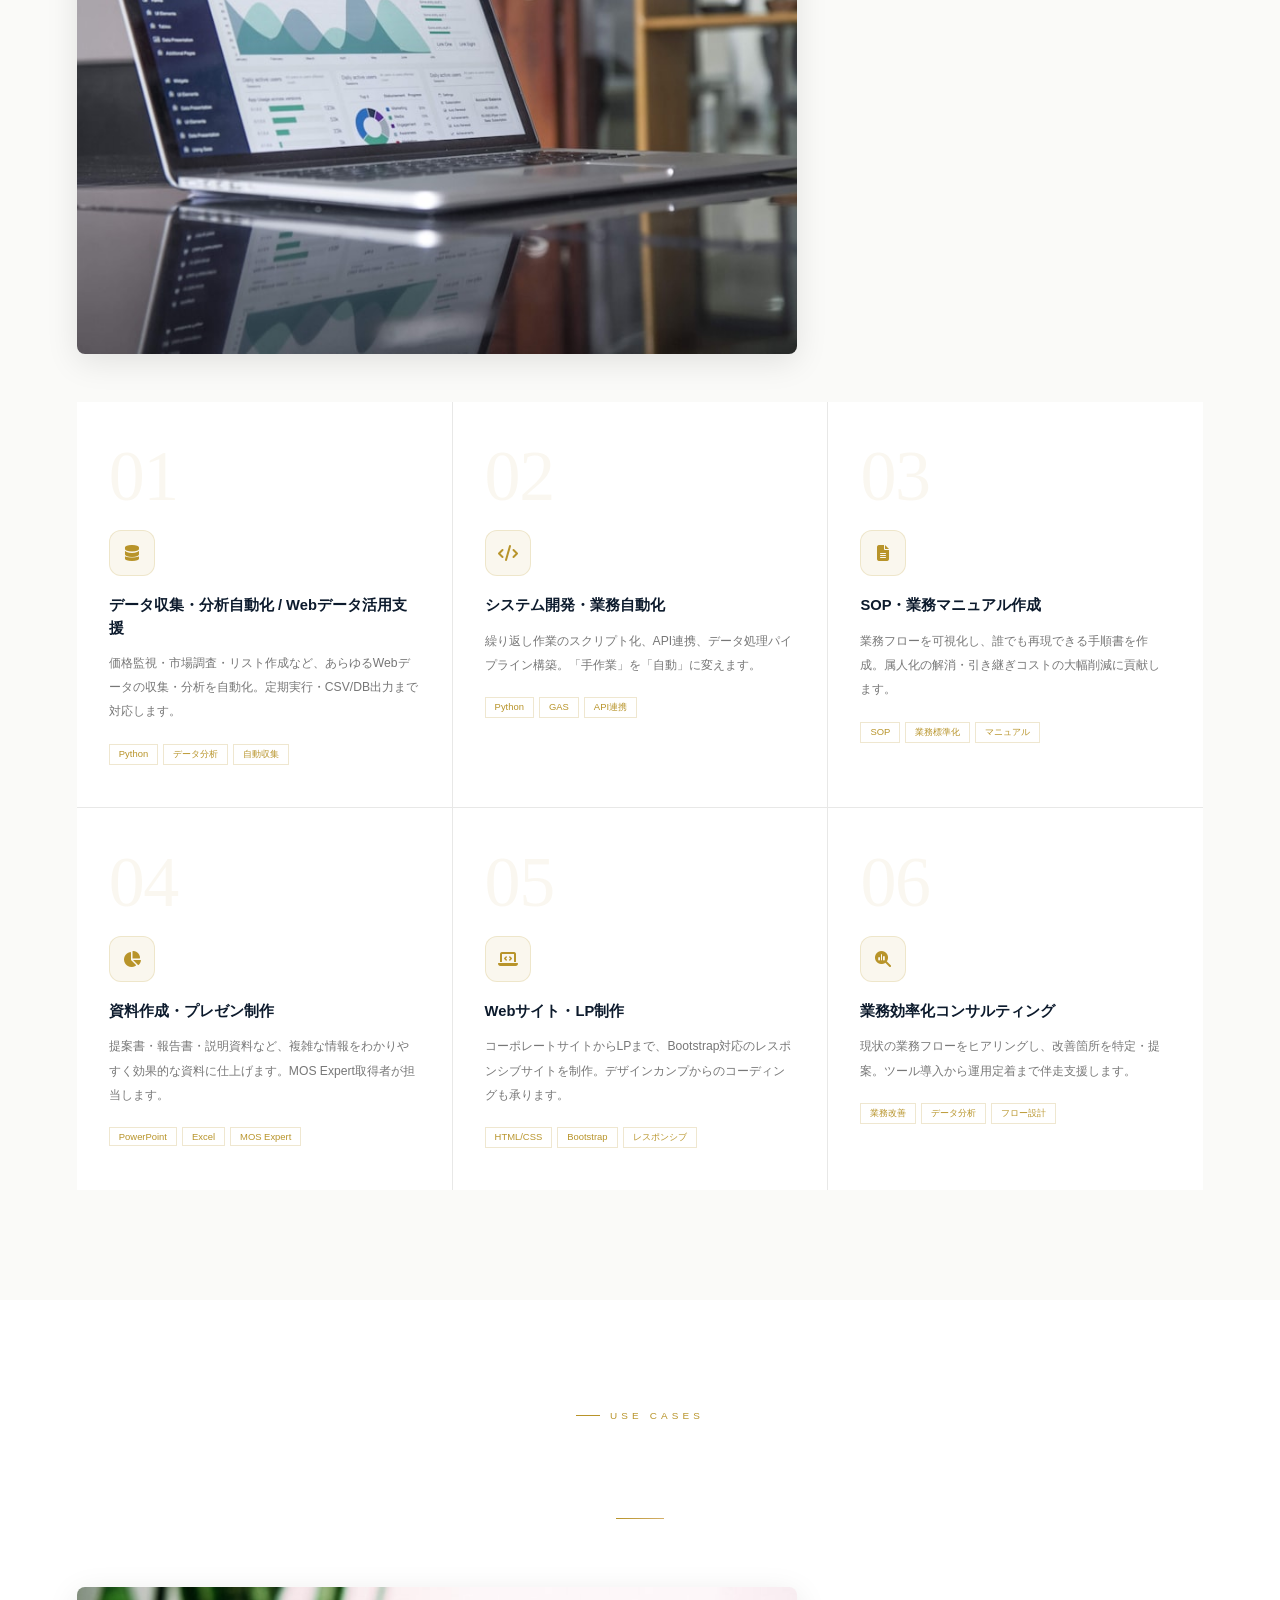
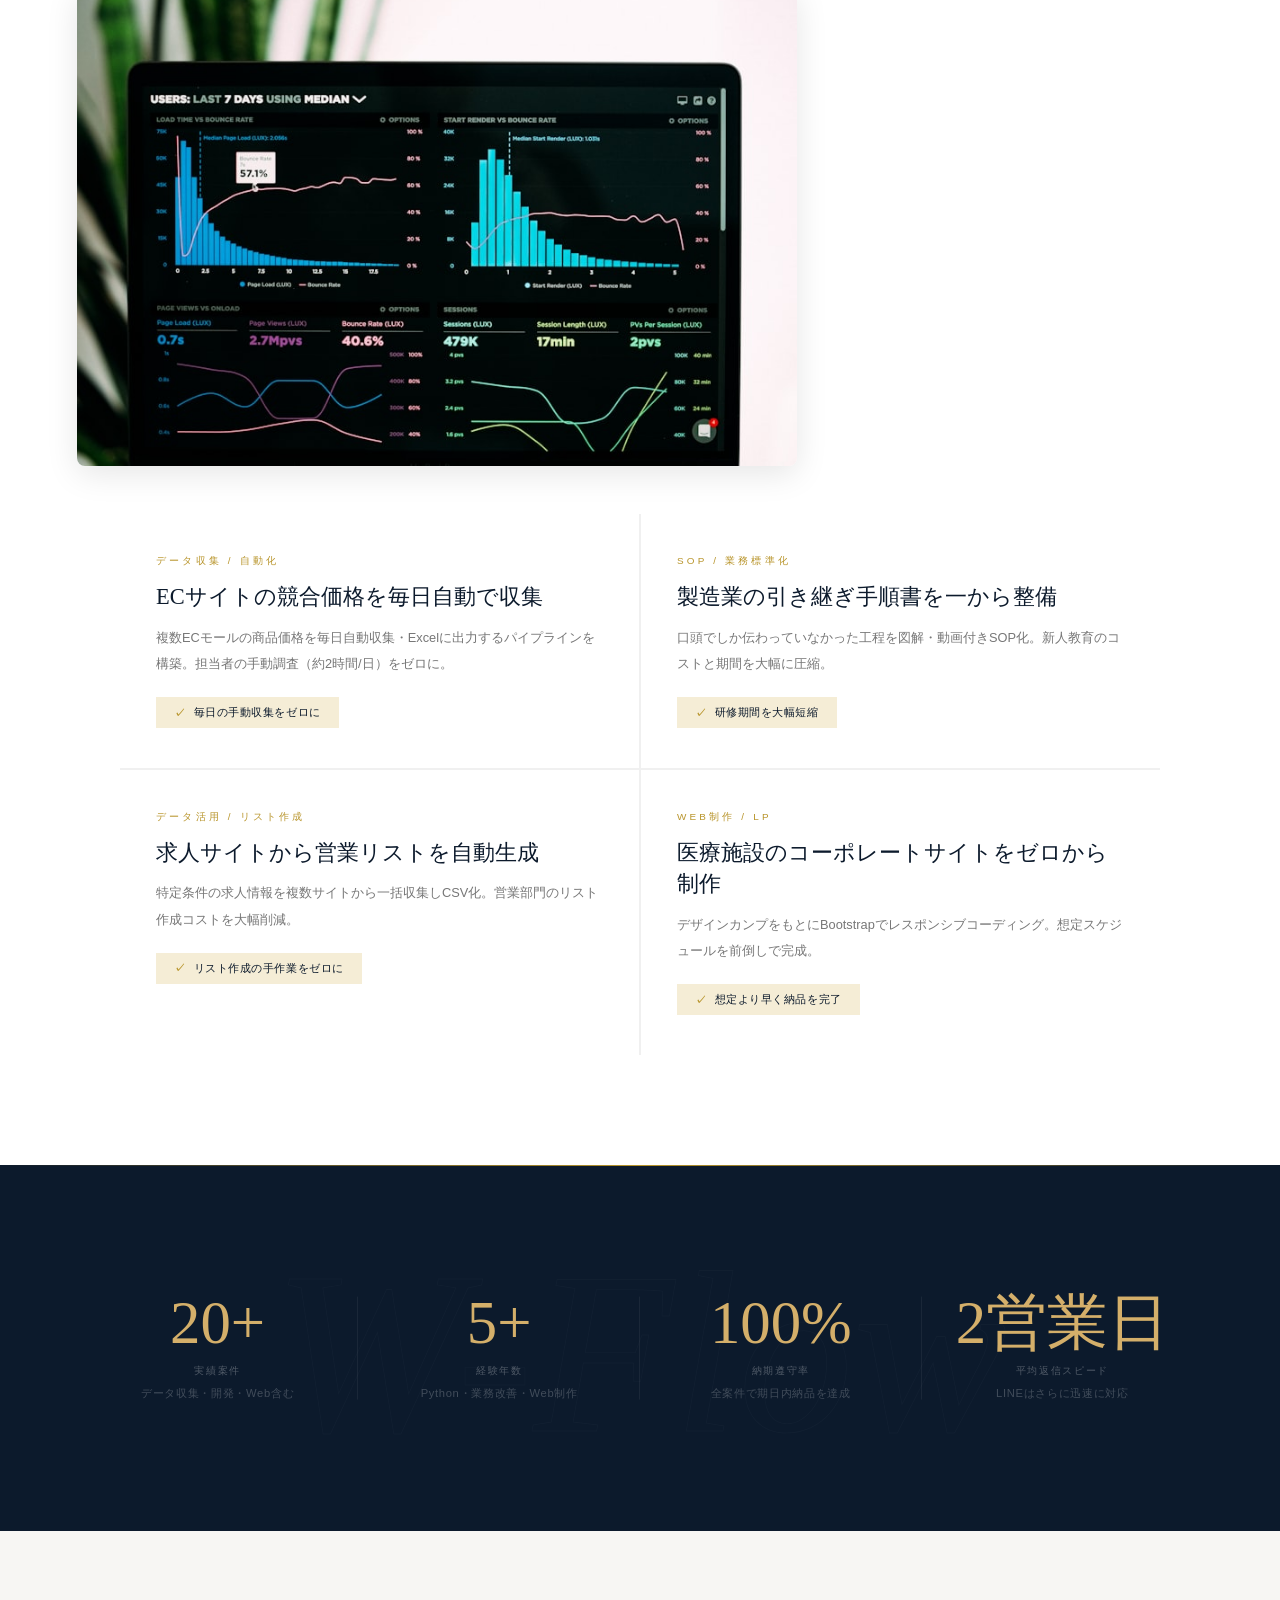
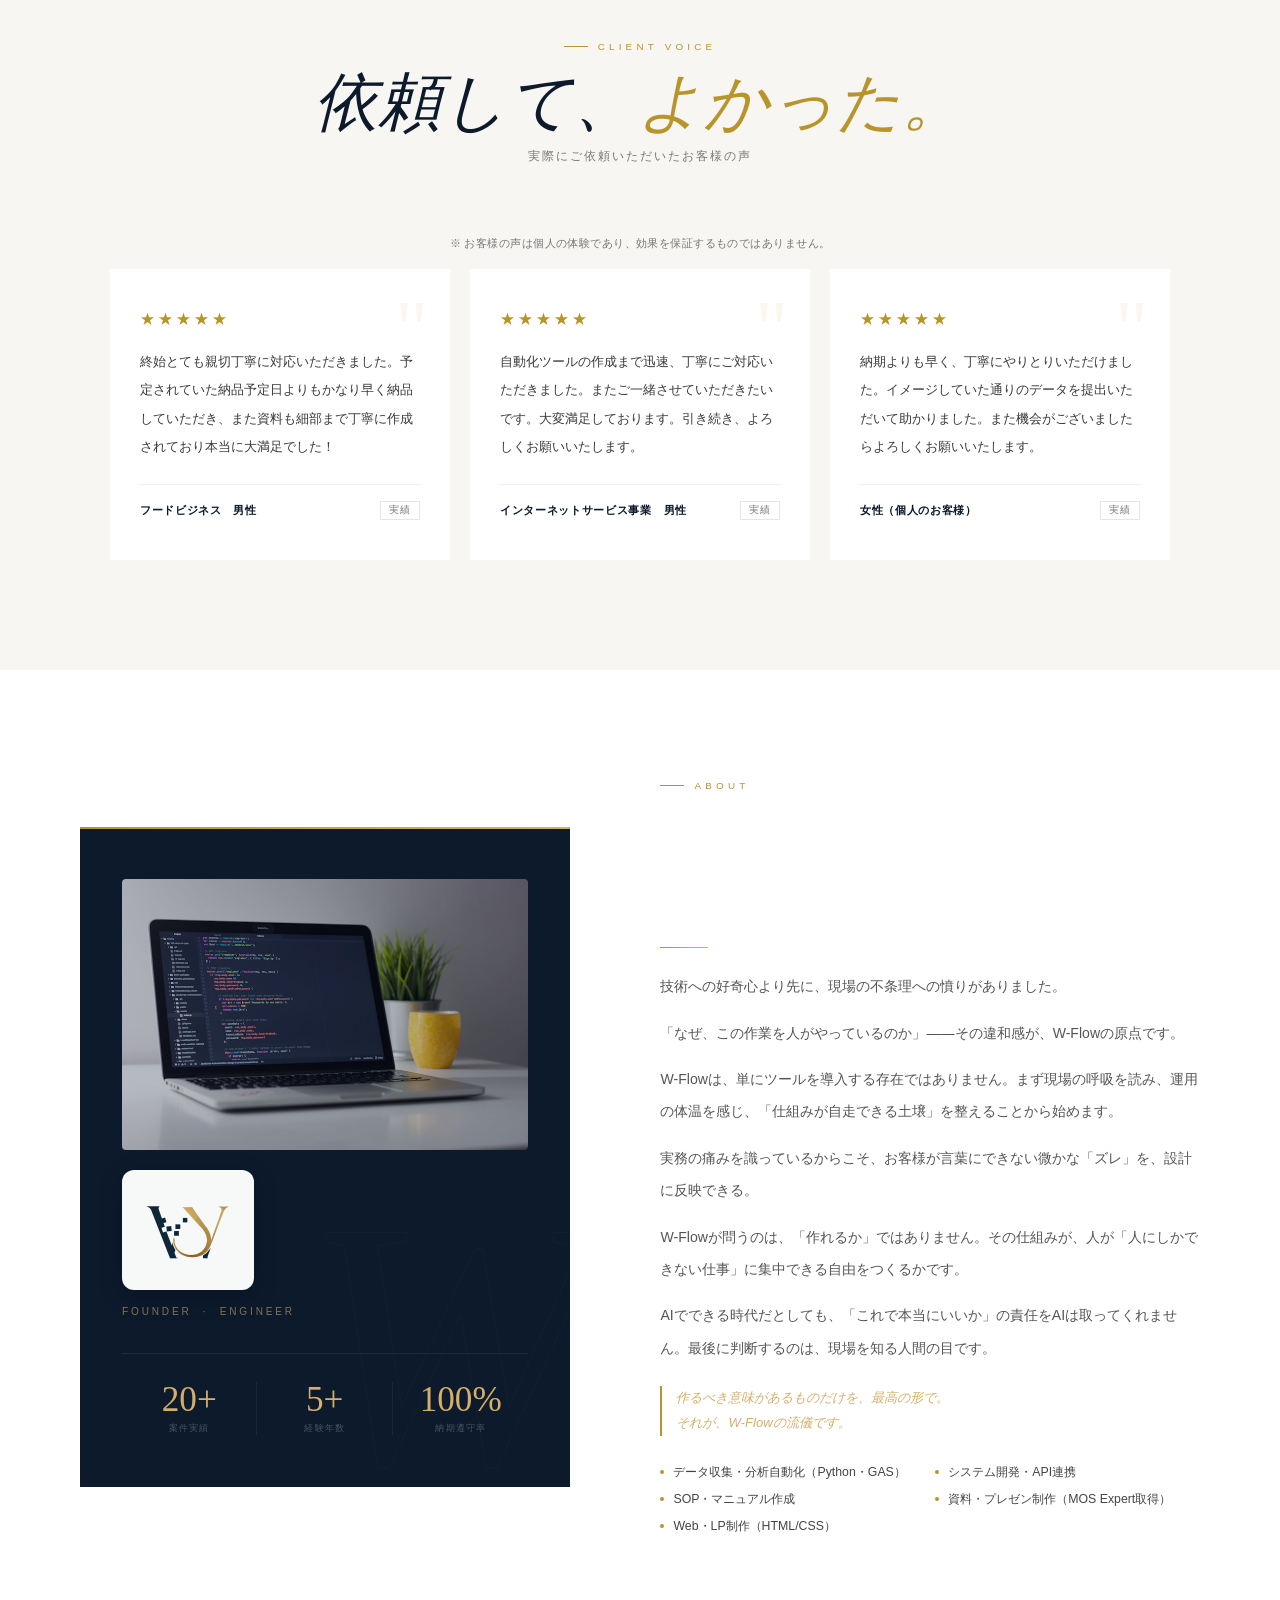
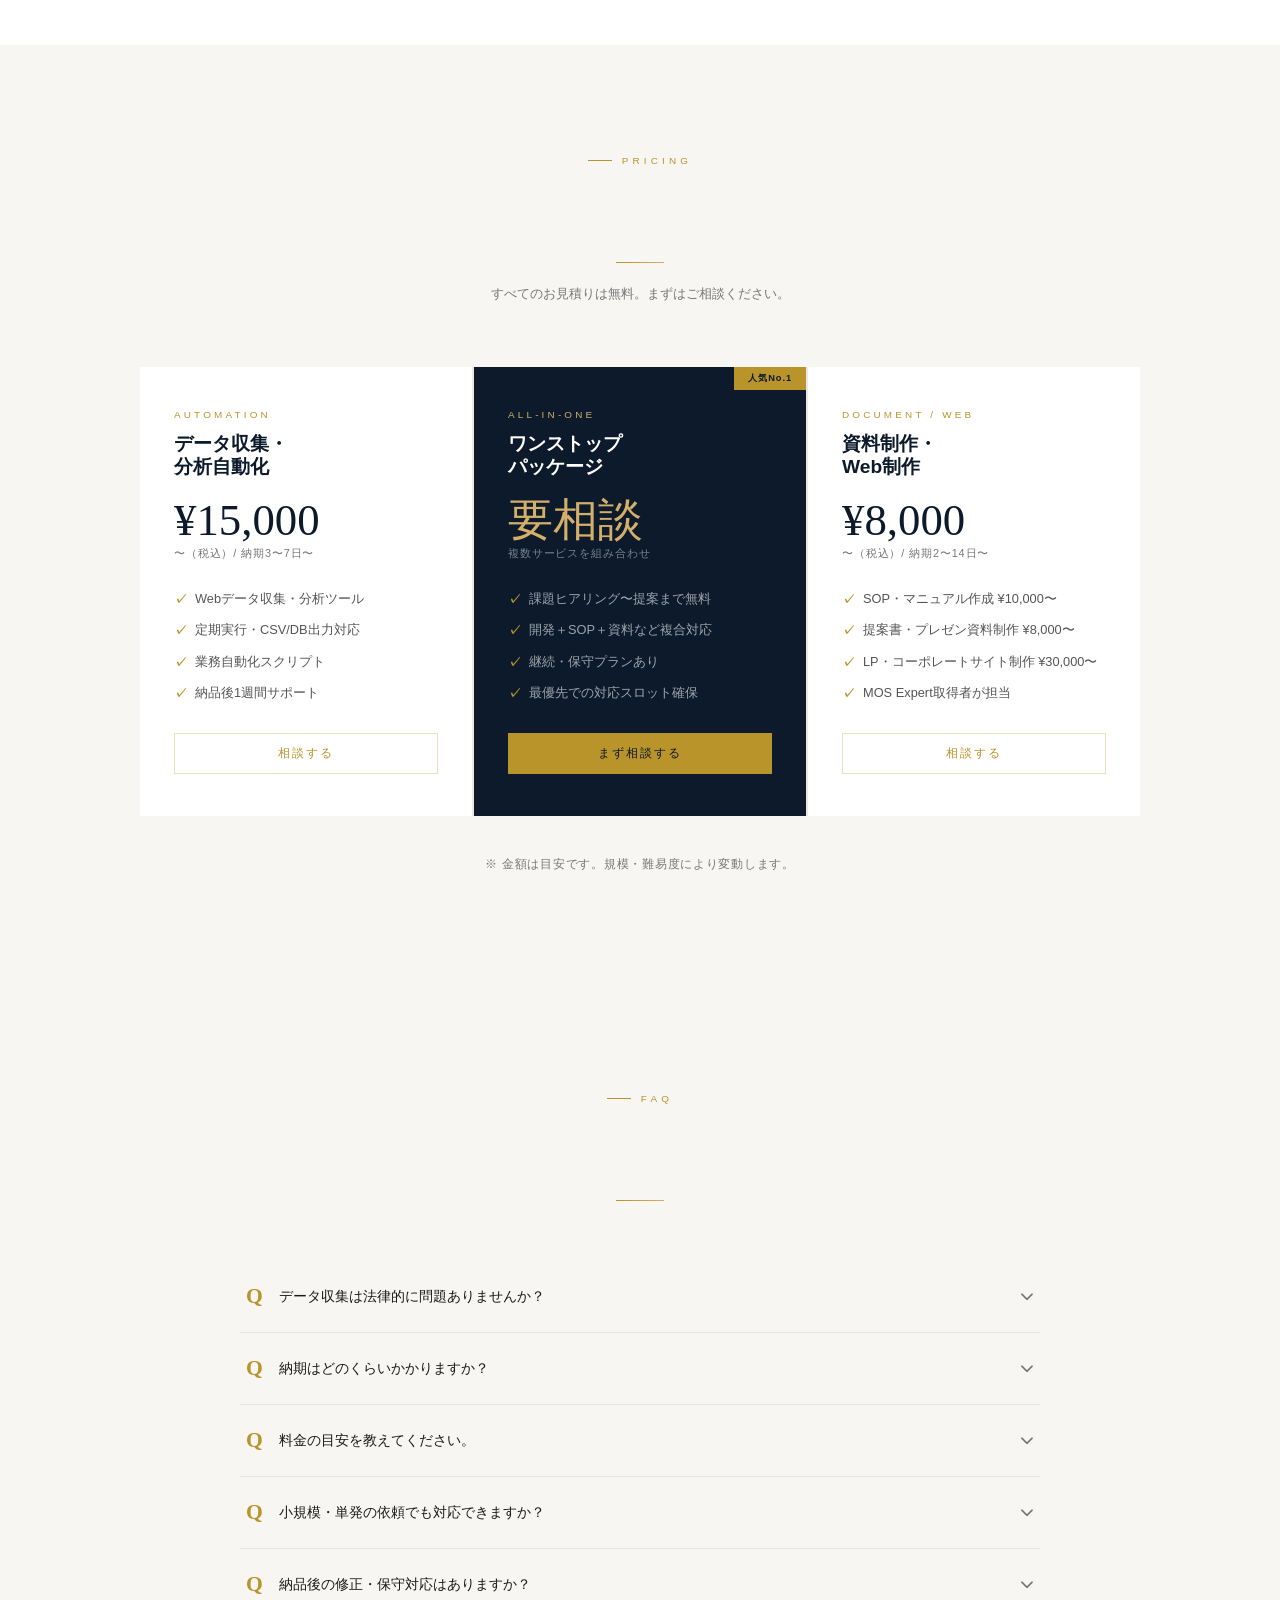
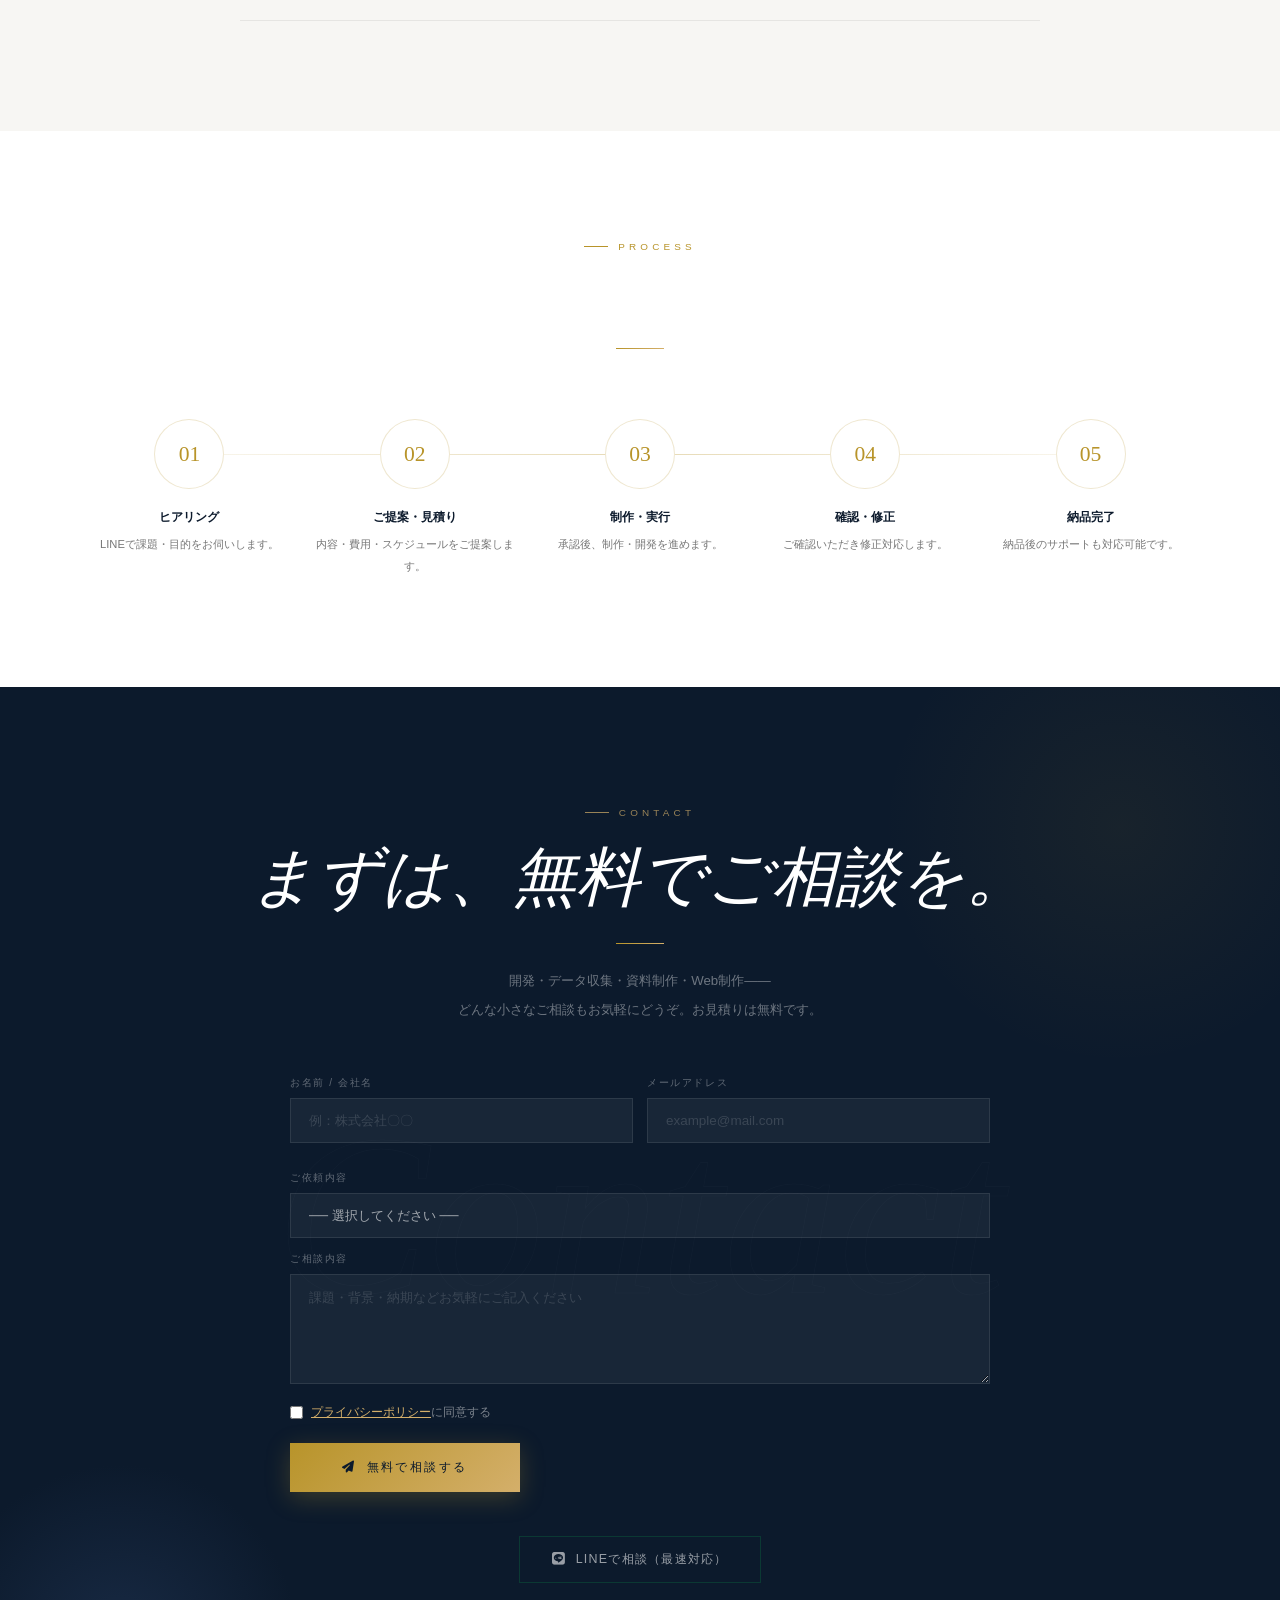
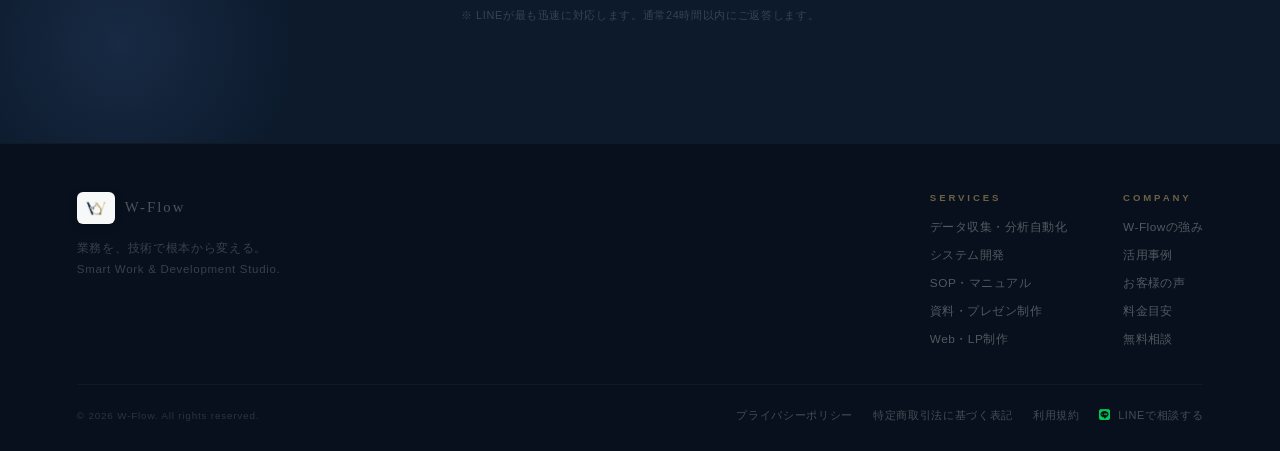
==== commit 8a88a057: "fix: Heroテキストの中途半端な改行を防止（nowrap+フォントサイズ調整） Co-Authored-By: Claude Opus 4.6 <noreply@anthropic.com>" ====
--- a/index.html
+++ b/index.html
@@ -121,11 +121,11 @@
 .h-eye{font-size:.64rem;letter-spacing:.4em;text-transform:uppercase;color:rgba(212,175,106,.7);margin-bottom:28px;opacity:0;transform:translateY(12px);transition:opacity .7s .1s var(--ease),transform .7s .1s var(--ease);display:flex;align-items:center;gap:14px;}
 .h-eye::before{content:'';display:block;width:32px;height:1px;background:var(--gold);flex-shrink:0;}
 .h-tw{overflow:hidden;margin-bottom:4px;}
-.h-t{font-family:'Cormorant Garamond',serif;font-size:clamp(3rem,5.8vw,5.6rem);font-weight:300;color:#fff;line-height:1.1;transform:translateY(105%);transition:transform 1.1s var(--ease);}
+.h-t{font-family:'Cormorant Garamond',serif;font-size:clamp(1.8rem,4.8vw,5.6rem);font-weight:300;color:#fff;line-height:1.1;white-space:nowrap;transform:translateY(105%);transition:transform 1.1s var(--ease);}
 .h-t strong{font-weight:600;}
 .h-t em{font-style:italic;color:var(--gold-l);}
 .h-tw2{overflow:hidden;margin-bottom:48px;}
-.h-t2{font-family:'Cormorant Garamond',serif;font-size:clamp(1.6rem,3.2vw,3.1rem);font-weight:300;font-style:italic;color:rgba(255,255,255,.6);line-height:1.35;transform:translateY(105%);transition:transform 1.1s .14s var(--ease);}
+.h-t2{font-family:'Cormorant Garamond',serif;font-size:clamp(1rem,2.6vw,3.1rem);font-weight:300;font-style:italic;color:rgba(255,255,255,.6);line-height:1.35;white-space:nowrap;transform:translateY(105%);transition:transform 1.1s .14s var(--ease);}
 .h-tags{display:flex;gap:6px;flex-wrap:wrap;margin-bottom:40px;opacity:0;transform:translateY(12px);transition:opacity .7s .42s var(--ease),transform .7s .42s var(--ease);}
 .h-tag{font-size:.62rem;padding:5px 13px;border:1px solid rgba(212,175,106,.22);color:rgba(212,175,106,.65);letter-spacing:.1em;}
 .h-btns{display:flex;gap:16px;align-items:center;flex-wrap:wrap;opacity:0;transform:translateY(12px);transition:opacity .7s .58s var(--ease),transform .7s .58s var(--ease);}
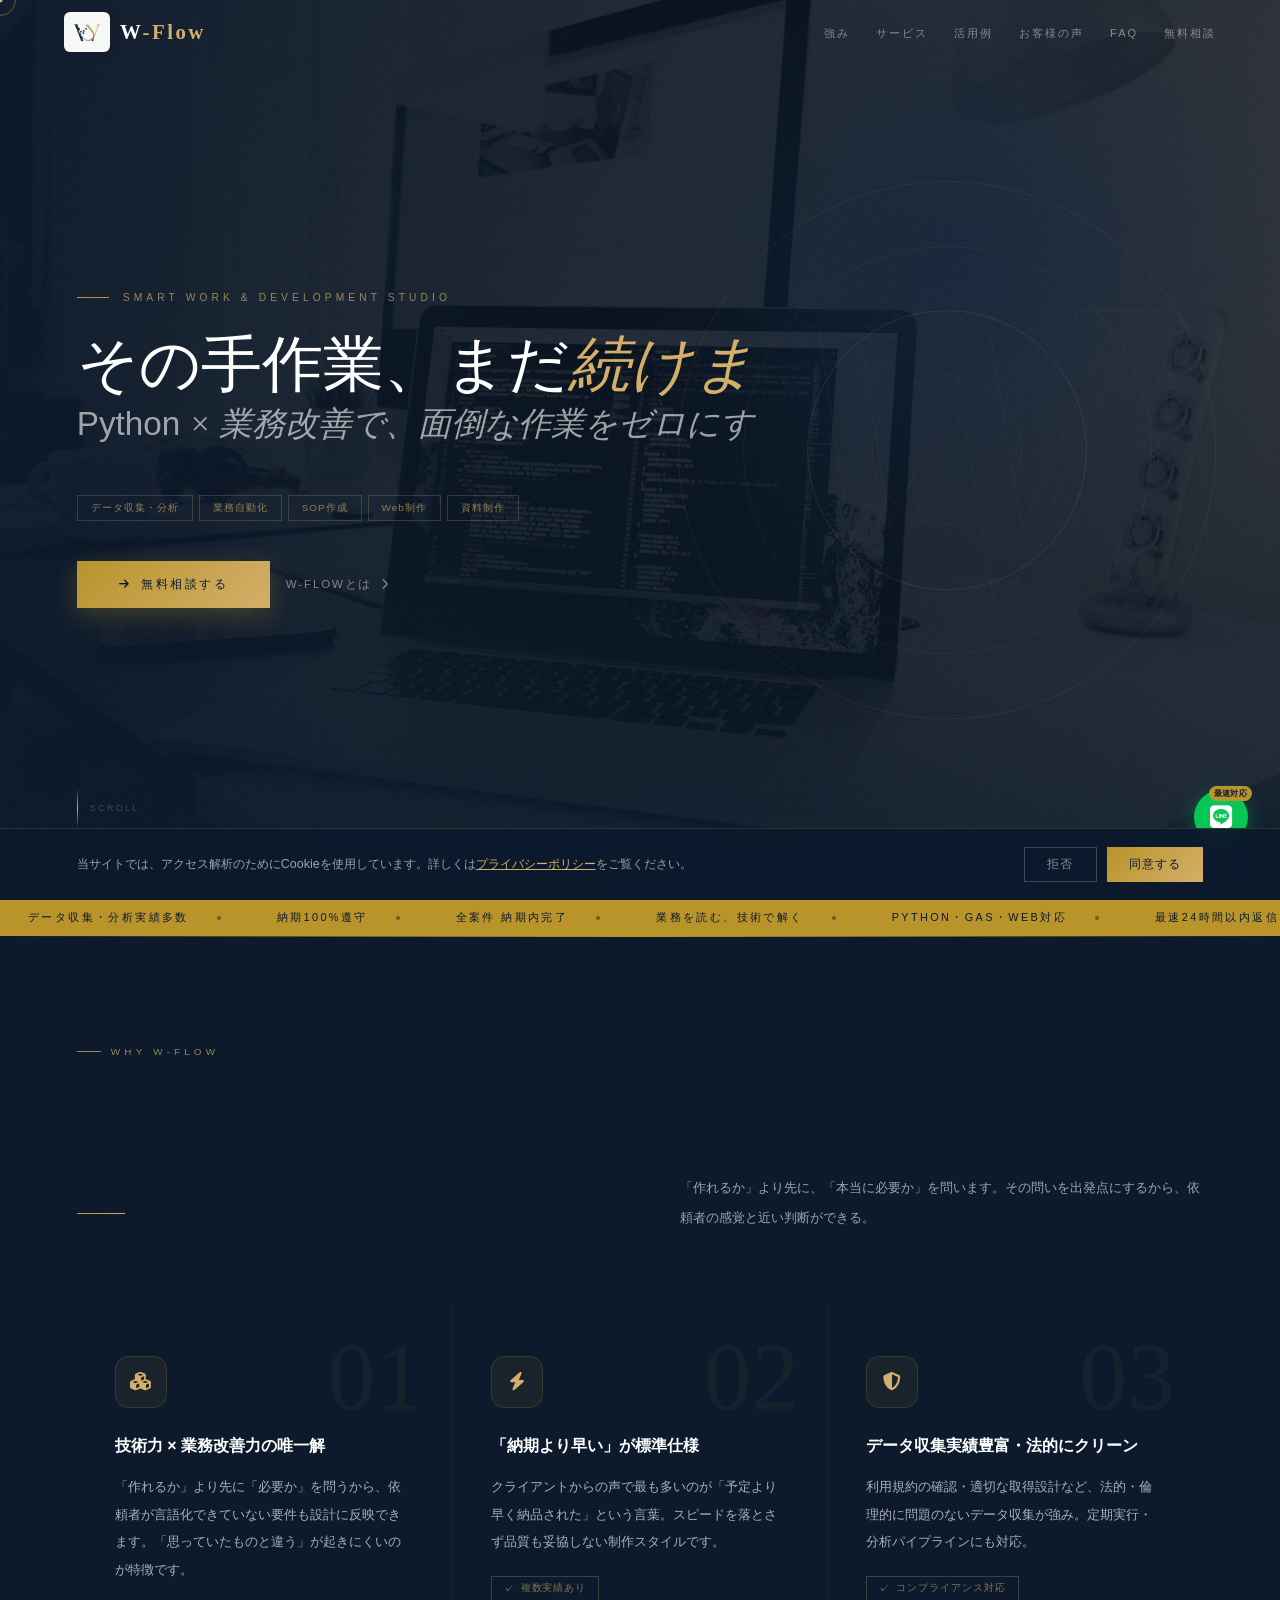
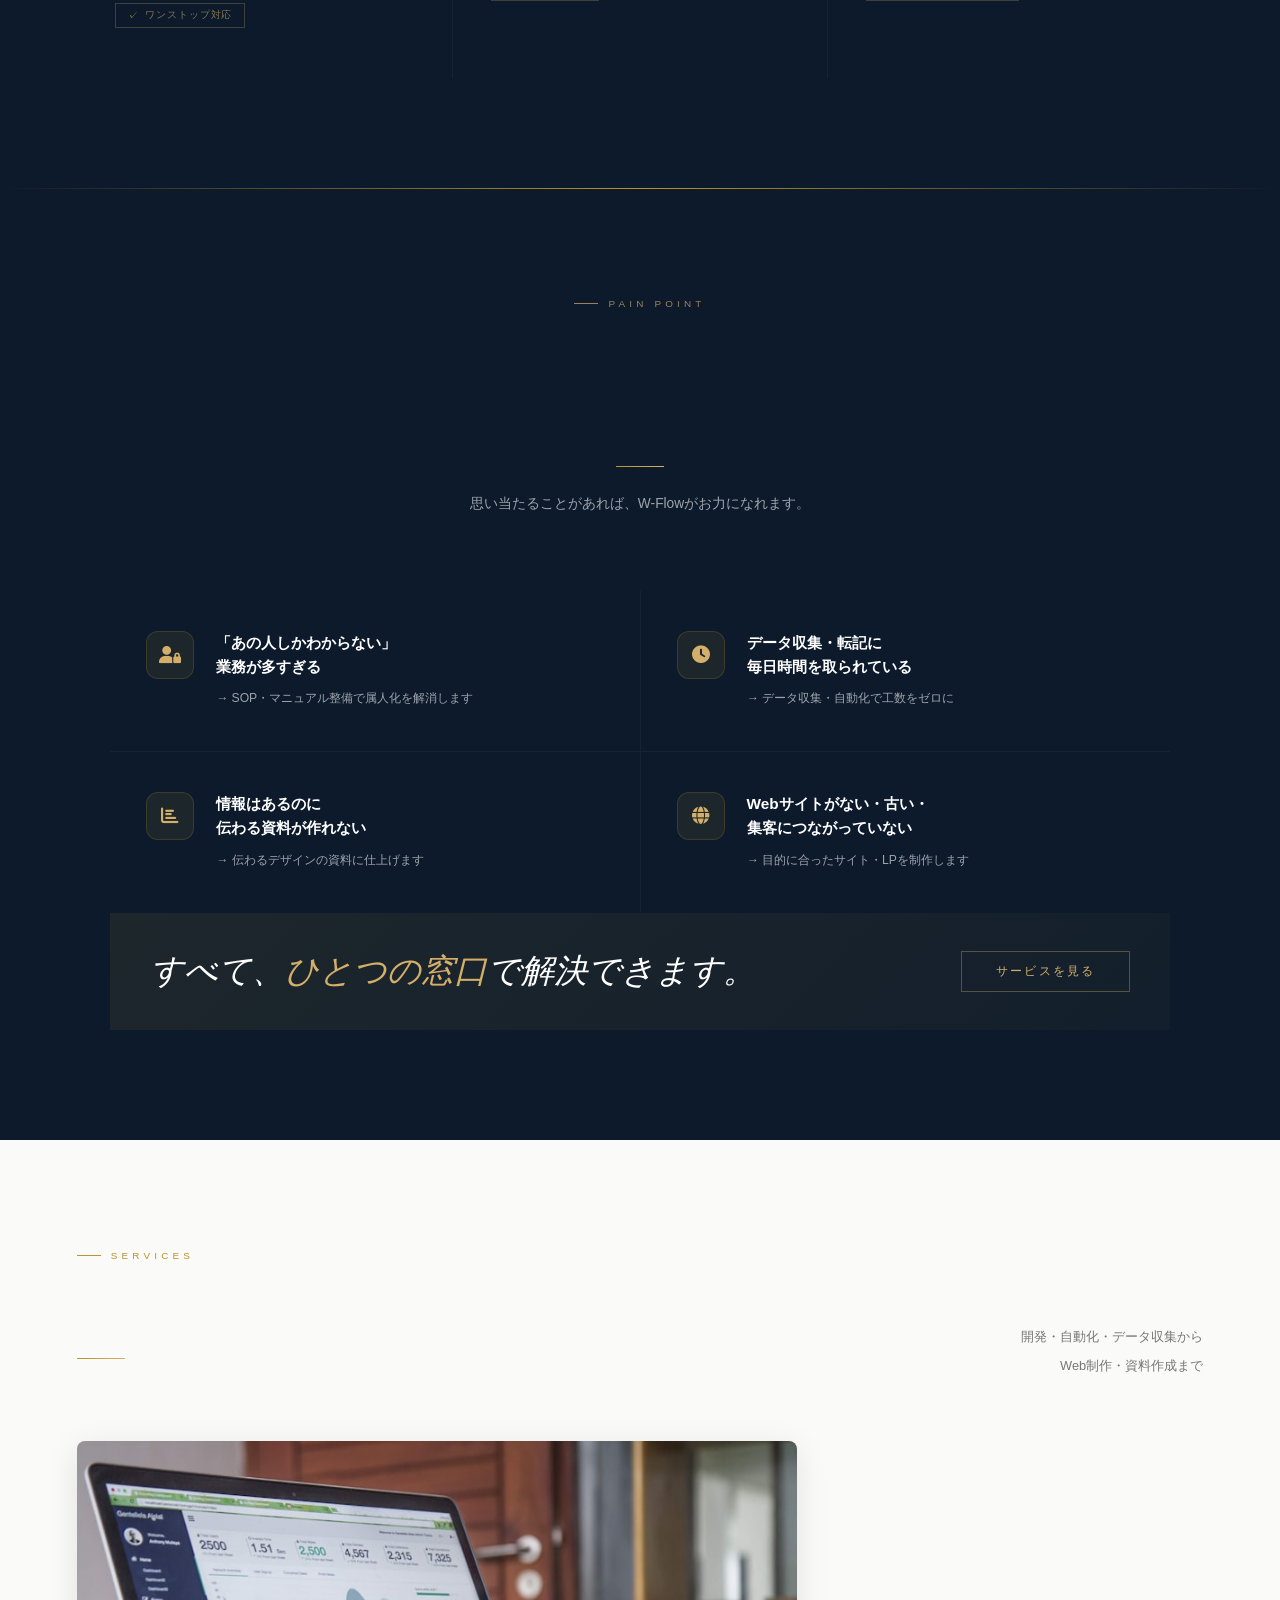
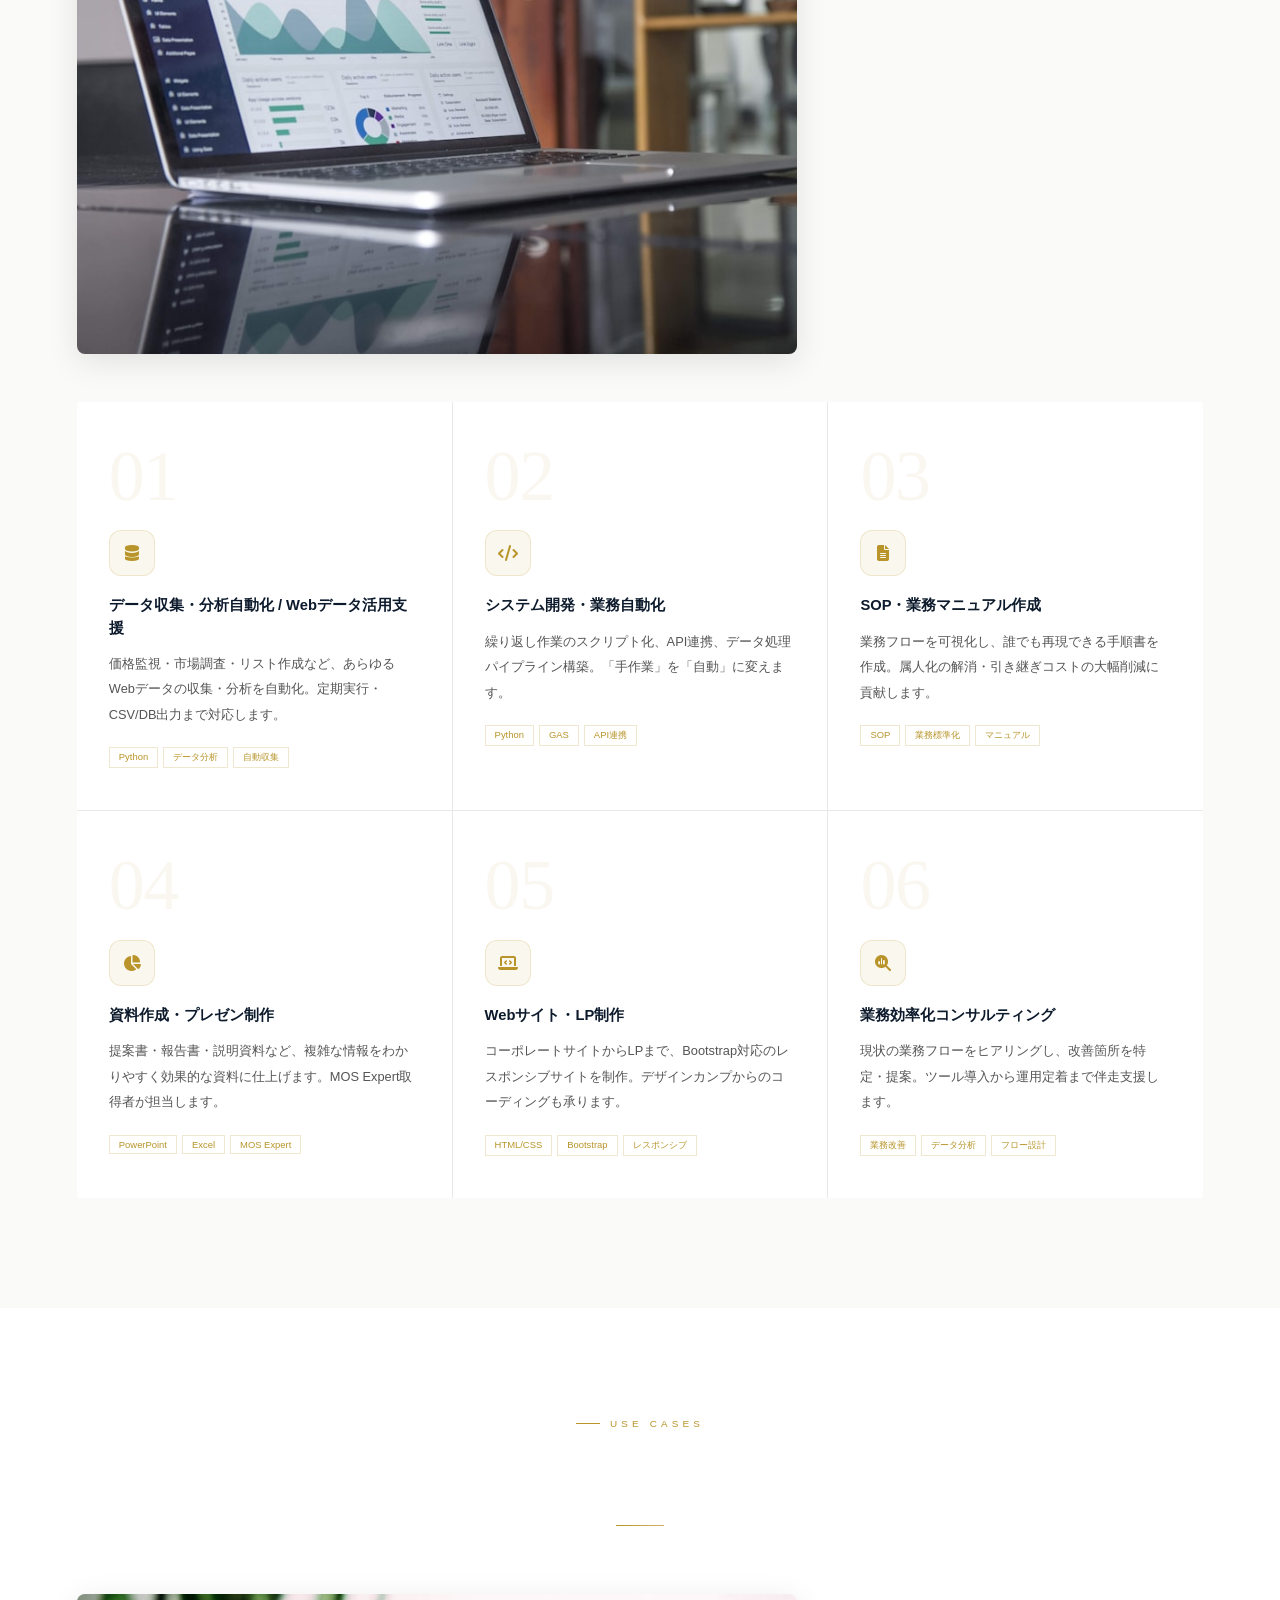
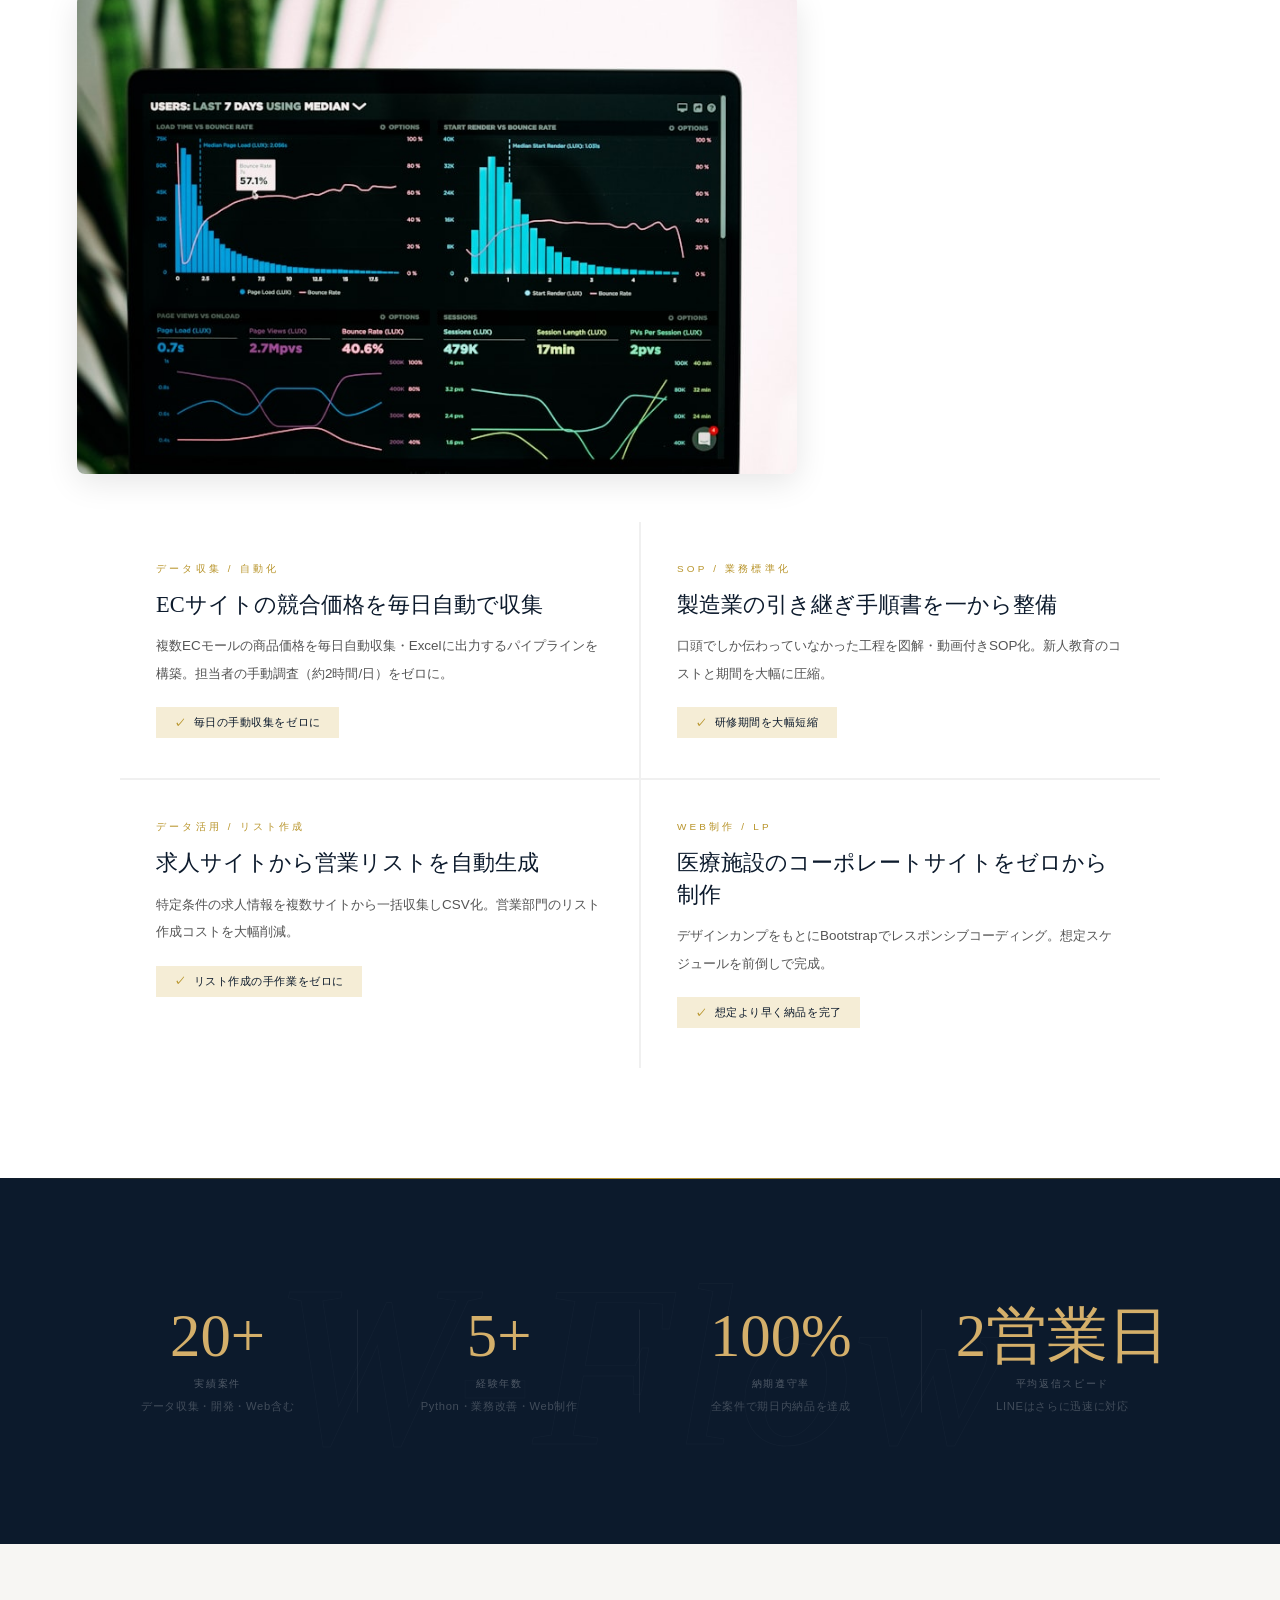
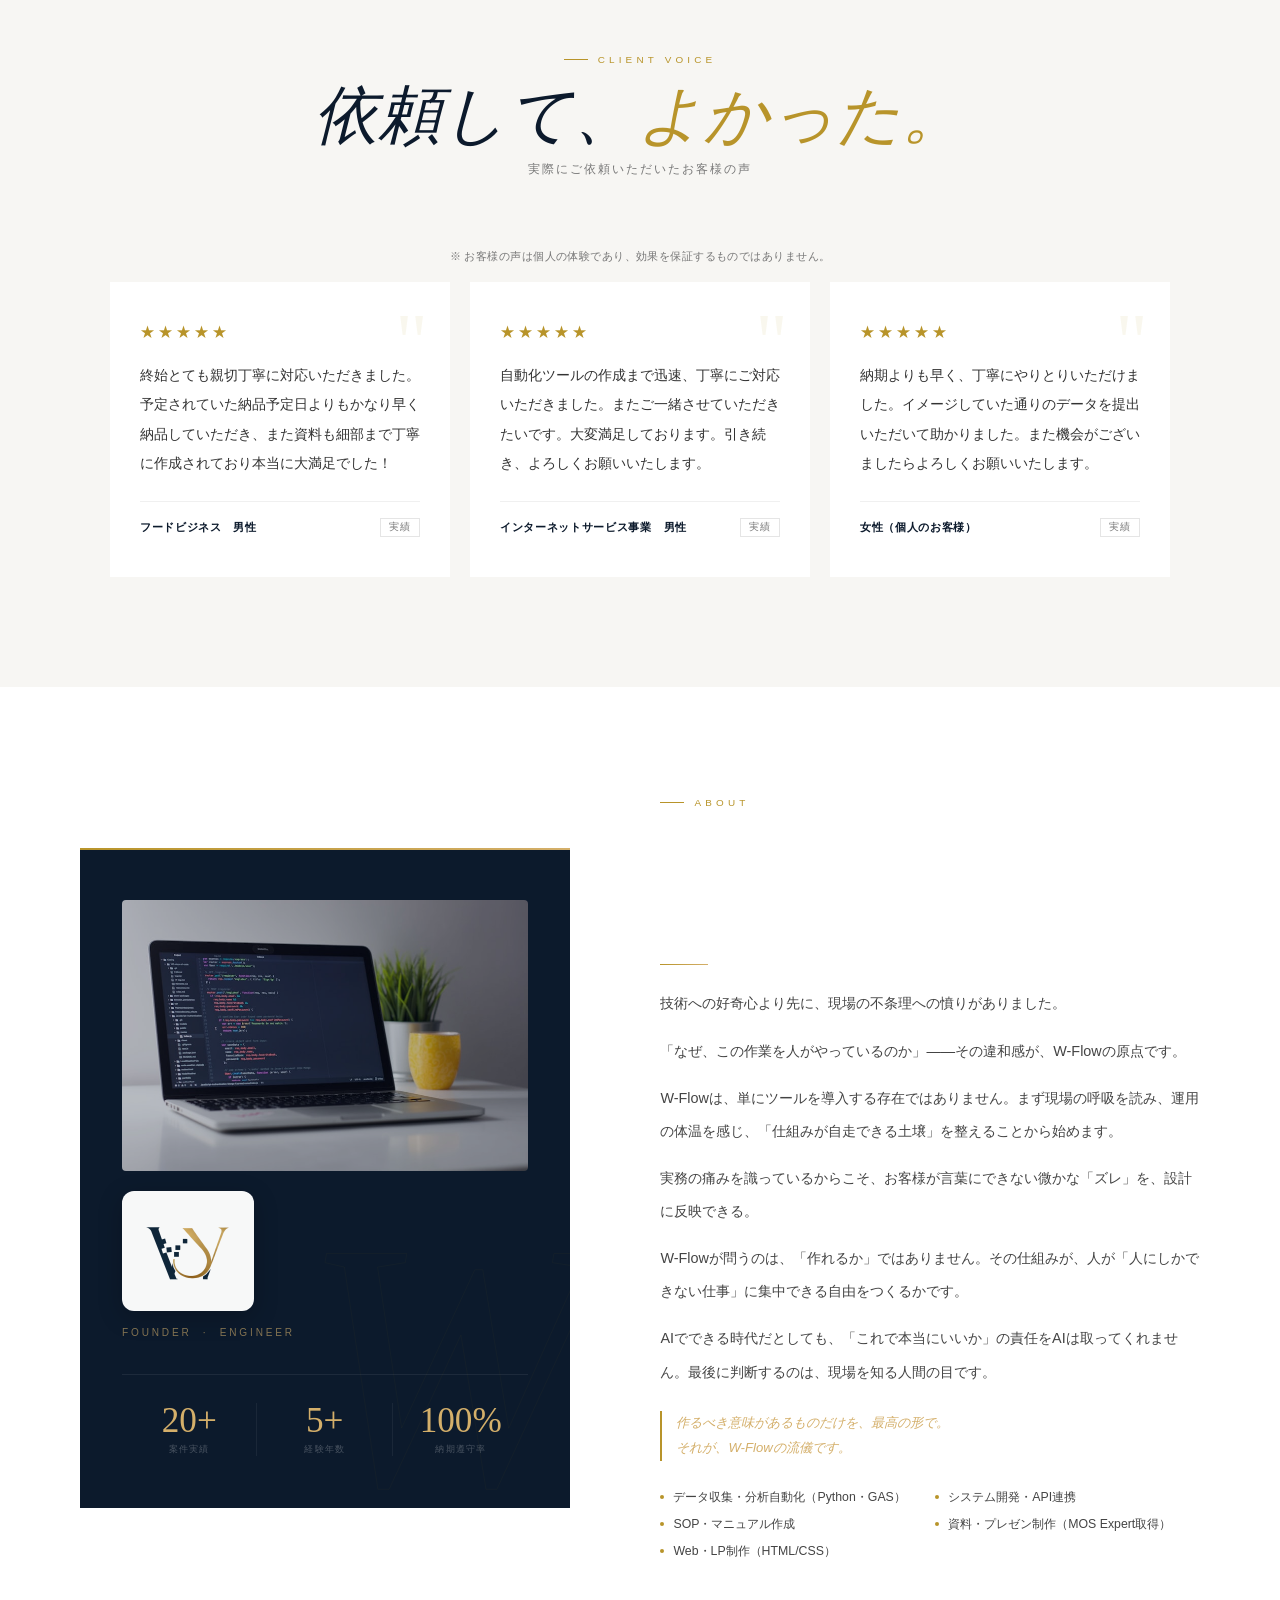
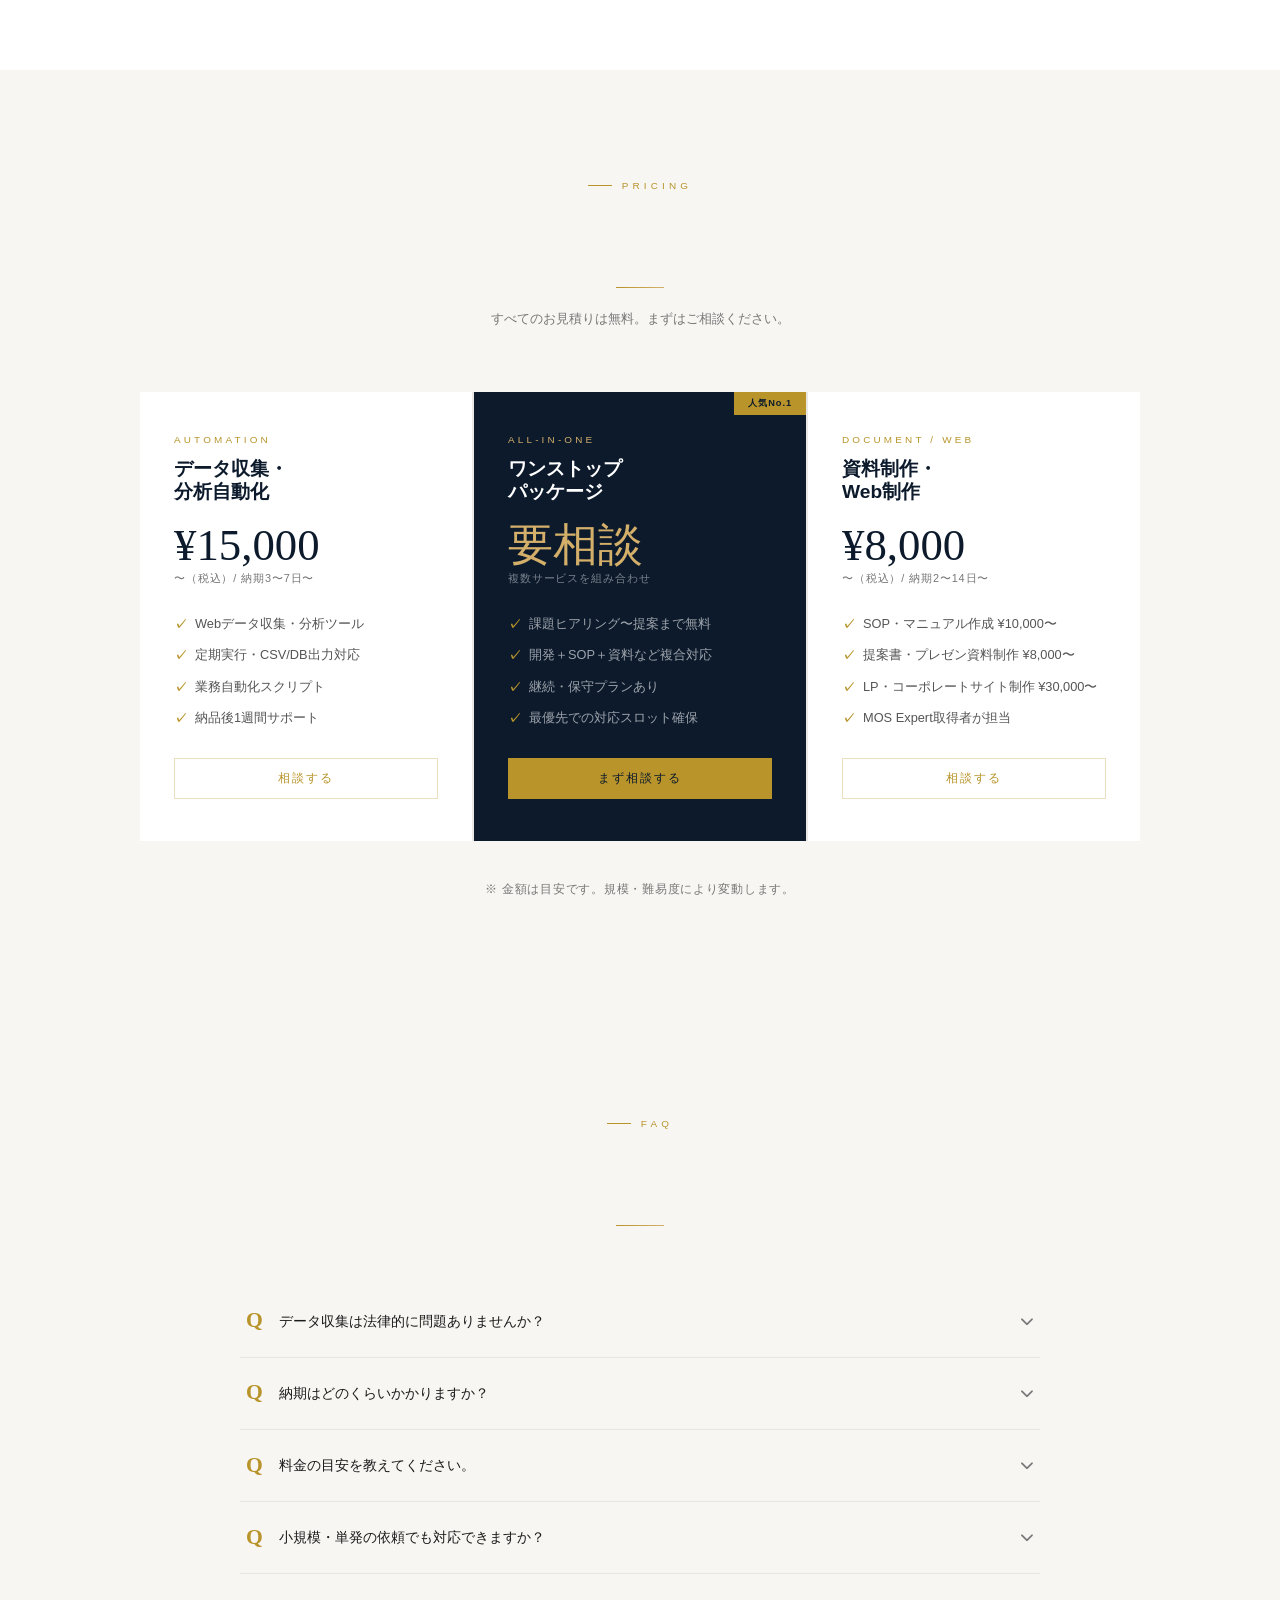
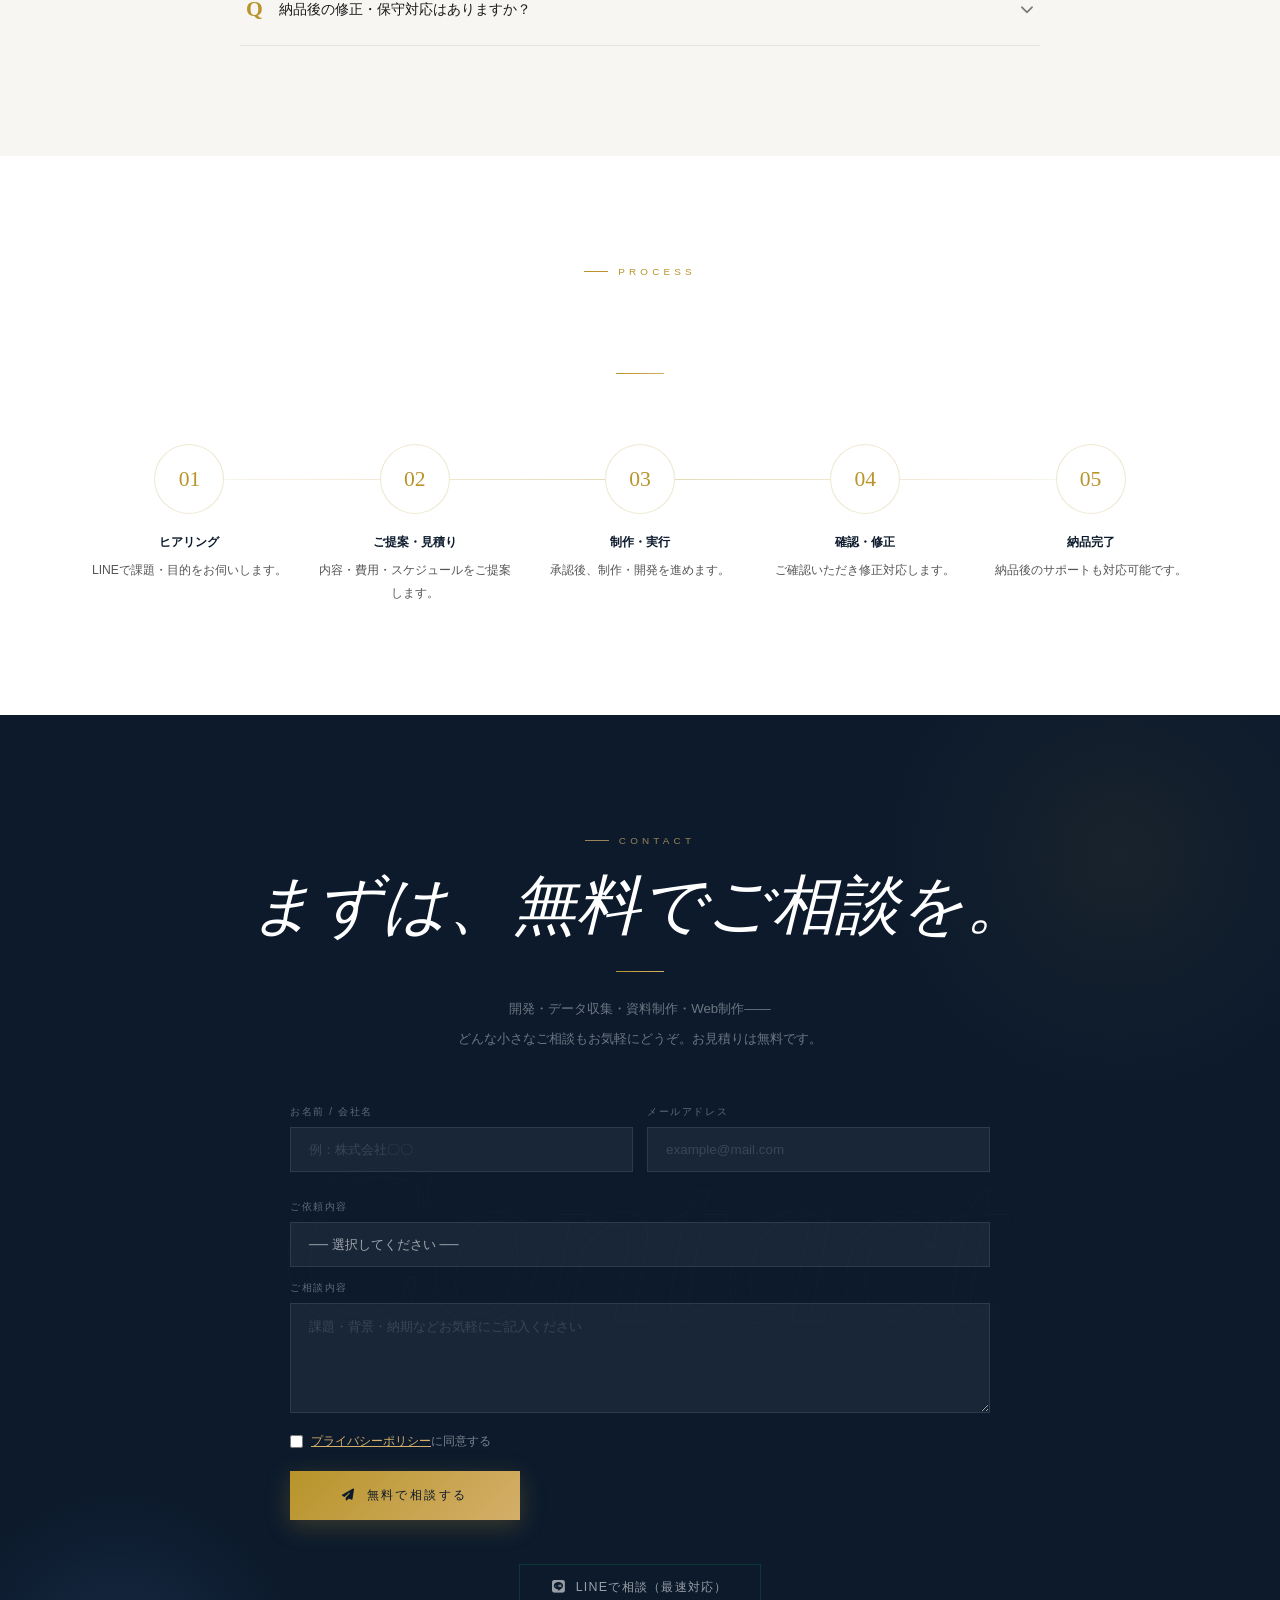
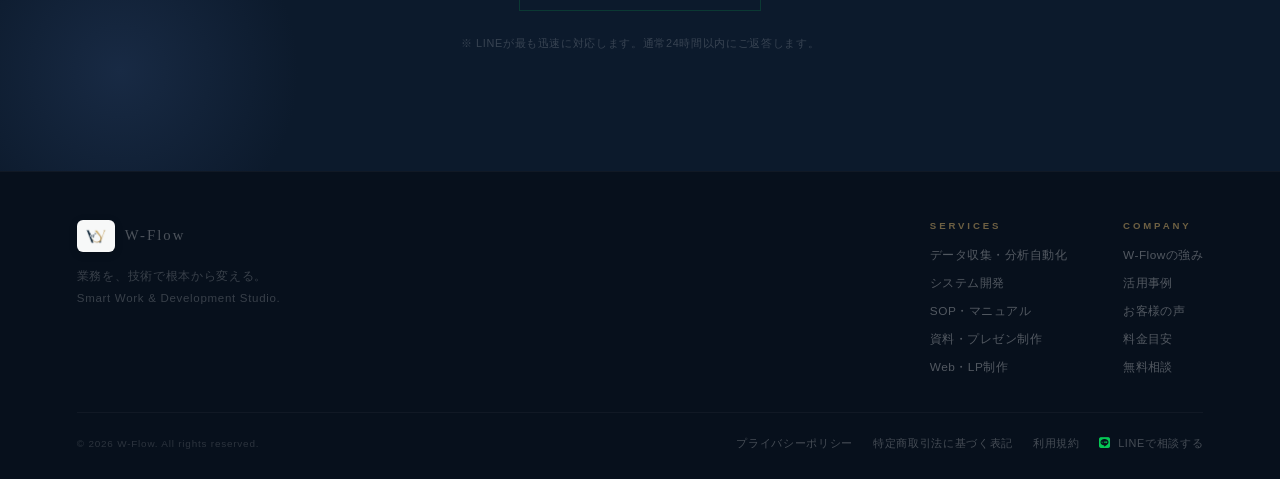
==== commit e37fe987: "fix: 全セクションのテキスト色・サイズを改善（視認性向上） Co-Authored-By: Claude Opus 4.6 <noreply@anthropic.com>" ====
--- a/index.html
+++ b/index.html
@@ -178,7 +178,7 @@
 #why::before{content:'';position:absolute;top:0;left:0;right:0;height:1px;background:linear-gradient(to right,transparent,var(--gold),transparent);}
 .why-intro{display:grid;grid-template-columns:1fr 1fr;gap:80px;align-items:end;margin-bottom:70px;}
 .why-intro-r{padding-bottom:4px;}
-.why-intro-note{font-size:.84rem;color:rgba(255,255,255,.38);line-height:2.2;margin-top:20px;}
+.why-intro-note{font-size:.84rem;color:rgba(255,255,255,.6);line-height:2.2;margin-top:20px;}
 .why-grid{display:grid;grid-template-columns:repeat(3,1fr);gap:1px;background:rgba(255,255,255,.04);}
 .why-card{background:var(--navy-dk);padding:50px 38px;position:relative;overflow:hidden;transition:background .4s;}
 .why-card:hover{background:#172847;}
@@ -188,7 +188,7 @@
 .why-icon{width:52px;height:52px;border-radius:14px;margin-bottom:26px;background:rgba(184,148,42,.08);border:1px solid rgba(184,148,42,.18);display:flex;align-items:center;justify-content:center;color:var(--gold-l);font-size:1.15rem;transition:background .4s,transform .4s;}
 .why-card:hover .why-icon{background:rgba(184,148,42,.2);transform:scale(1.06) rotate(-3deg);}
 .why-ttl{font-size:1rem;font-weight:700;color:#fff;margin-bottom:14px;line-height:1.55;}
-.why-txt{font-size:.8rem;font-weight:300;color:rgba(255,255,255,.42);line-height:2.15;}
+.why-txt{font-size:.8rem;font-weight:300;color:rgba(255,255,255,.65);line-height:2.15;}
 .why-badge{display:inline-flex;align-items:center;gap:6px;margin-top:20px;font-size:.6rem;padding:5px 12px;border:1px solid rgba(212,175,106,.25);color:rgba(212,175,106,.6);letter-spacing:.1em;}
 .why-badge::before{content:'✓';color:var(--gold);}
 
@@ -197,14 +197,14 @@
 #problem::before{content:'';position:absolute;top:0;left:0;right:0;height:1px;background:linear-gradient(to right,transparent,var(--gold),transparent);}
 .pain-inner{max-width:1060px;margin:0 auto;}
 .pain-top{text-align:center;margin-bottom:72px;}
-.pain-intro{font-size:.86rem;color:rgba(255,255,255,.38);line-height:2.2;max-width:420px;margin:.6rem auto 0;}
+.pain-intro{font-size:.86rem;color:rgba(255,255,255,.6);line-height:2.2;max-width:420px;margin:.6rem auto 0;}
 .pain-grid{display:grid;grid-template-columns:repeat(2,1fr);gap:1px;background:rgba(255,255,255,.04);}
 .pain-card{background:#0C1A2C;padding:40px 36px;display:flex;align-items:flex-start;gap:22px;cursor:default;transition:background .4s;}
 .pain-card:hover{background:#102236;}
 .pain-icon{width:48px;height:48px;border-radius:12px;flex-shrink:0;background:rgba(184,148,42,.1);border:1px solid rgba(184,148,42,.2);display:flex;align-items:center;justify-content:center;color:var(--gold-l);font-size:1.1rem;transition:background .4s,transform .4s;}
 .pain-card:hover .pain-icon{background:rgba(184,148,42,.22);transform:scale(1.08);}
 .pain-q{font-size:.96rem;font-weight:700;color:#fff;margin-bottom:9px;line-height:1.55;}
-.pain-a{font-size:.76rem;font-weight:300;color:rgba(255,255,255,.3);line-height:1.95;transition:color .4s;}
+.pain-a{font-size:.76rem;font-weight:400;color:rgba(255,255,255,.6);line-height:1.95;transition:color .4s;}
 .pain-card:hover .pain-a{color:rgba(212,175,106,.6);}
 .pain-resolve{margin-top:1px;background:linear-gradient(135deg,rgba(184,148,42,.1),rgba(184,148,42,.04));padding:36px 40px;display:flex;align-items:center;justify-content:space-between;gap:20px;flex-wrap:wrap;}
 .pain-resolve-txt{font-family:'Cormorant Garamond',serif;font-style:italic;font-size:clamp(1.5rem,2.6vw,2.1rem);color:#fff;}
@@ -226,7 +226,7 @@
 .svc:hover .svc-icon{background:rgba(212,175,106,.15);color:var(--gold-l);transform:rotate(6deg);}
 .svc-nm{font-size:.92rem;font-weight:700;color:var(--navy-dk);margin-bottom:12px;line-height:1.5;position:relative;z-index:1;transition:color .4s;}
 .svc:hover .svc-nm{color:#fff;}
-.svc-tx{font-size:.76rem;color:var(--gray);line-height:2;position:relative;z-index:1;transition:color .4s;}
+.svc-tx{font-size:.8rem;color:#555;line-height:2;position:relative;z-index:1;transition:color .4s;}
 .svc:hover .svc-tx{color:rgba(255,255,255,.52);}
 .svc-tg{display:flex;flex-wrap:wrap;gap:5px;margin-top:20px;position:relative;z-index:1;}
 .tag{font-size:.59rem;padding:3px 9px;border:1px solid rgba(184,148,42,.22);color:var(--gold);transition:border-color .4s,color .4s;}
@@ -244,7 +244,7 @@
 .uc-card:hover{box-shadow:0 14px 48px rgba(0,0,0,.08);transform:translateY(-3px);}
 .uc-cat{font-size:.62rem;letter-spacing:.32em;text-transform:uppercase;color:var(--gold);margin-bottom:13px;}
 .uc-ttl{font-family:'Cormorant Garamond',serif;font-size:1.4rem;font-weight:400;color:var(--navy-dk);margin-bottom:12px;line-height:1.4;}
-.uc-txt{font-size:.8rem;color:var(--gray);line-height:2.05;}
+.uc-txt{font-size:.84rem;color:#555;line-height:2.05;}
 .uc-result{display:inline-flex;align-items:center;gap:8px;margin-top:20px;padding:8px 18px;background:var(--gold-p);font-size:.7rem;color:var(--navy-dk);font-weight:500;letter-spacing:.05em;}
 .uc-result::before{content:'✓';color:var(--gold);font-weight:700;}
 
@@ -273,7 +273,7 @@
 .voice-card:hover{box-shadow:0 16px 48px rgba(0,0,0,.1);transform:translateY(-5px);}
 .voice-stars{display:flex;gap:3px;margin-bottom:18px;}
 .star{color:var(--gold);font-size:.95rem;}
-.voice-tx{font-size:.83rem;color:#3a3a3a;line-height:2.15;margin-bottom:22px;}
+.voice-tx{font-size:.86rem;color:#333;line-height:2.15;margin-bottom:22px;}
 .voice-footer{display:flex;align-items:center;justify-content:space-between;padding-top:16px;border-top:1px solid rgba(0,0,0,.06);}
 .voice-au{font-size:.71rem;color:var(--navy-dk);font-weight:700;letter-spacing:.06em;}
 .voice-src{font-size:.6rem;color:var(--gray);letter-spacing:.1em;padding:2px 8px;border:1px solid rgba(0,0,0,.1);}
@@ -296,7 +296,7 @@
 .a-st:not(:last-child){border-right:1px solid rgba(255,255,255,.06);}
 .a-stv{font-family:'Cormorant Garamond',serif;font-size:2.2rem;font-weight:300;color:var(--gold-l);line-height:1;}
 .a-stl{font-size:.59rem;color:rgba(255,255,255,.25);margin-top:5px;letter-spacing:.12em;}
-.about-tx{font-size:.88rem;color:#555;line-height:2.3;margin-bottom:14px;}
+.about-tx{font-size:.9rem;color:#444;line-height:2.3;margin-bottom:14px;}
 .sk-wrap{display:grid;grid-template-columns:1fr 1fr;gap:10px;margin-top:28px;}
 .sk-row{display:flex;align-items:center;gap:9px;font-size:.77rem;color:#444;}
 .sk-dot{width:4px;height:4px;border-radius:50%;background:var(--gold);flex-shrink:0;}
@@ -314,7 +314,7 @@
 .faq-item.open .faq-arrow{transform:rotate(180deg);color:var(--gold);}
 .faq-a{max-height:0;overflow:hidden;transition:max-height .5s var(--ease);}
 .faq-item.open .faq-a{max-height:300px;}
-.faq-a-in{padding:0 6px 24px 46px;font-size:.83rem;color:var(--gray);line-height:2.2;}
+.faq-a-in{padding:0 6px 24px 46px;font-size:.86rem;color:#444;line-height:2.2;}
 
 /* ── PROCESS ── */
 #process{background:#fff;}
@@ -325,7 +325,7 @@
 .step-c{width:70px;height:70px;border-radius:50%;border:1px solid rgba(184,148,42,.22);background:#fff;display:flex;align-items:center;justify-content:center;margin:0 auto 20px;font-family:'Cormorant Garamond',serif;font-size:1.35rem;color:var(--gold);font-weight:300;position:relative;z-index:1;transition:background .4s,color .4s,border-color .4s,box-shadow .4s;}
 .step:hover .step-c{background:var(--gold);color:#fff;border-color:var(--gold);box-shadow:0 10px 30px rgba(184,148,42,.28);}
 .step-nm{font-size:.78rem;font-weight:700;color:var(--navy-dk);margin-bottom:8px;}
-.step-tx{font-size:.7rem;color:var(--gray);line-height:1.9;}
+.step-tx{font-size:.76rem;color:#555;line-height:1.9;}
 
 /* ── CONTACT ── */
 #contact{background:var(--navy-dk);text-align:center;position:relative;overflow:hidden;padding:120px 6%;}
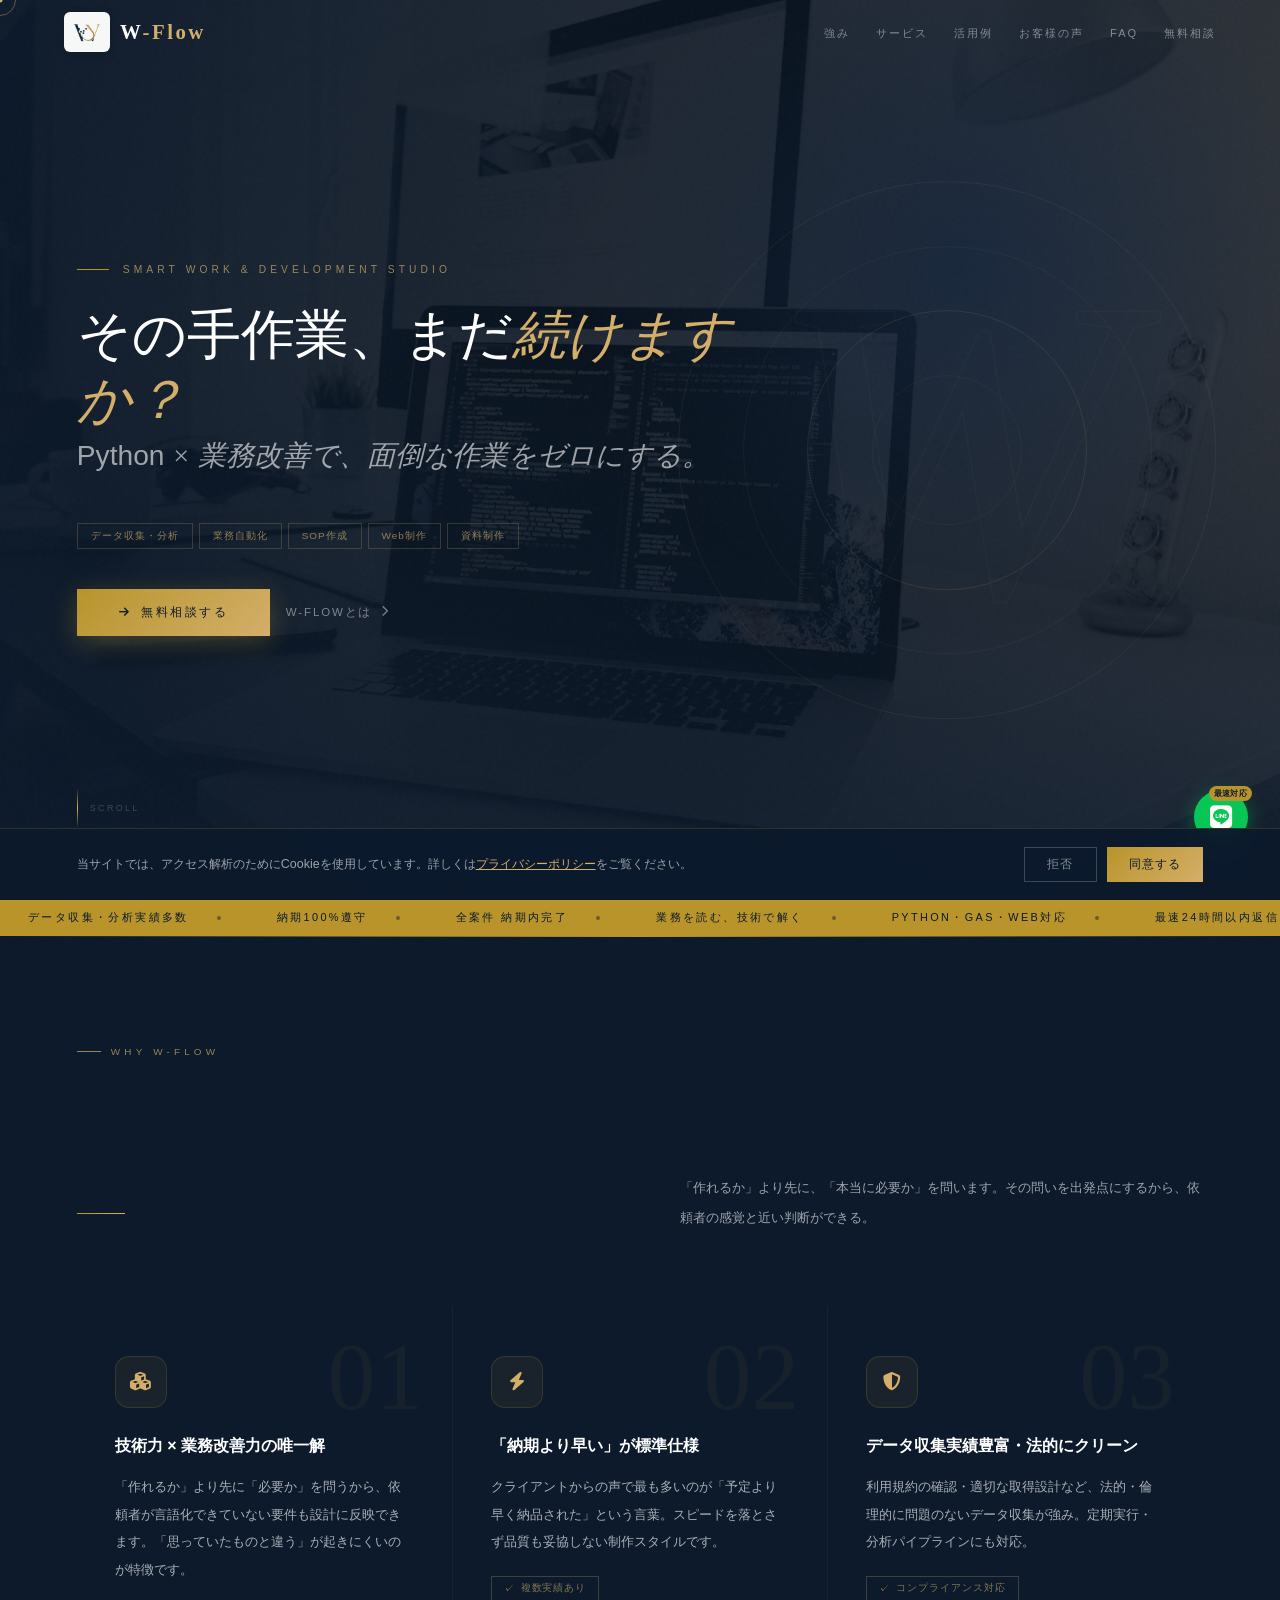
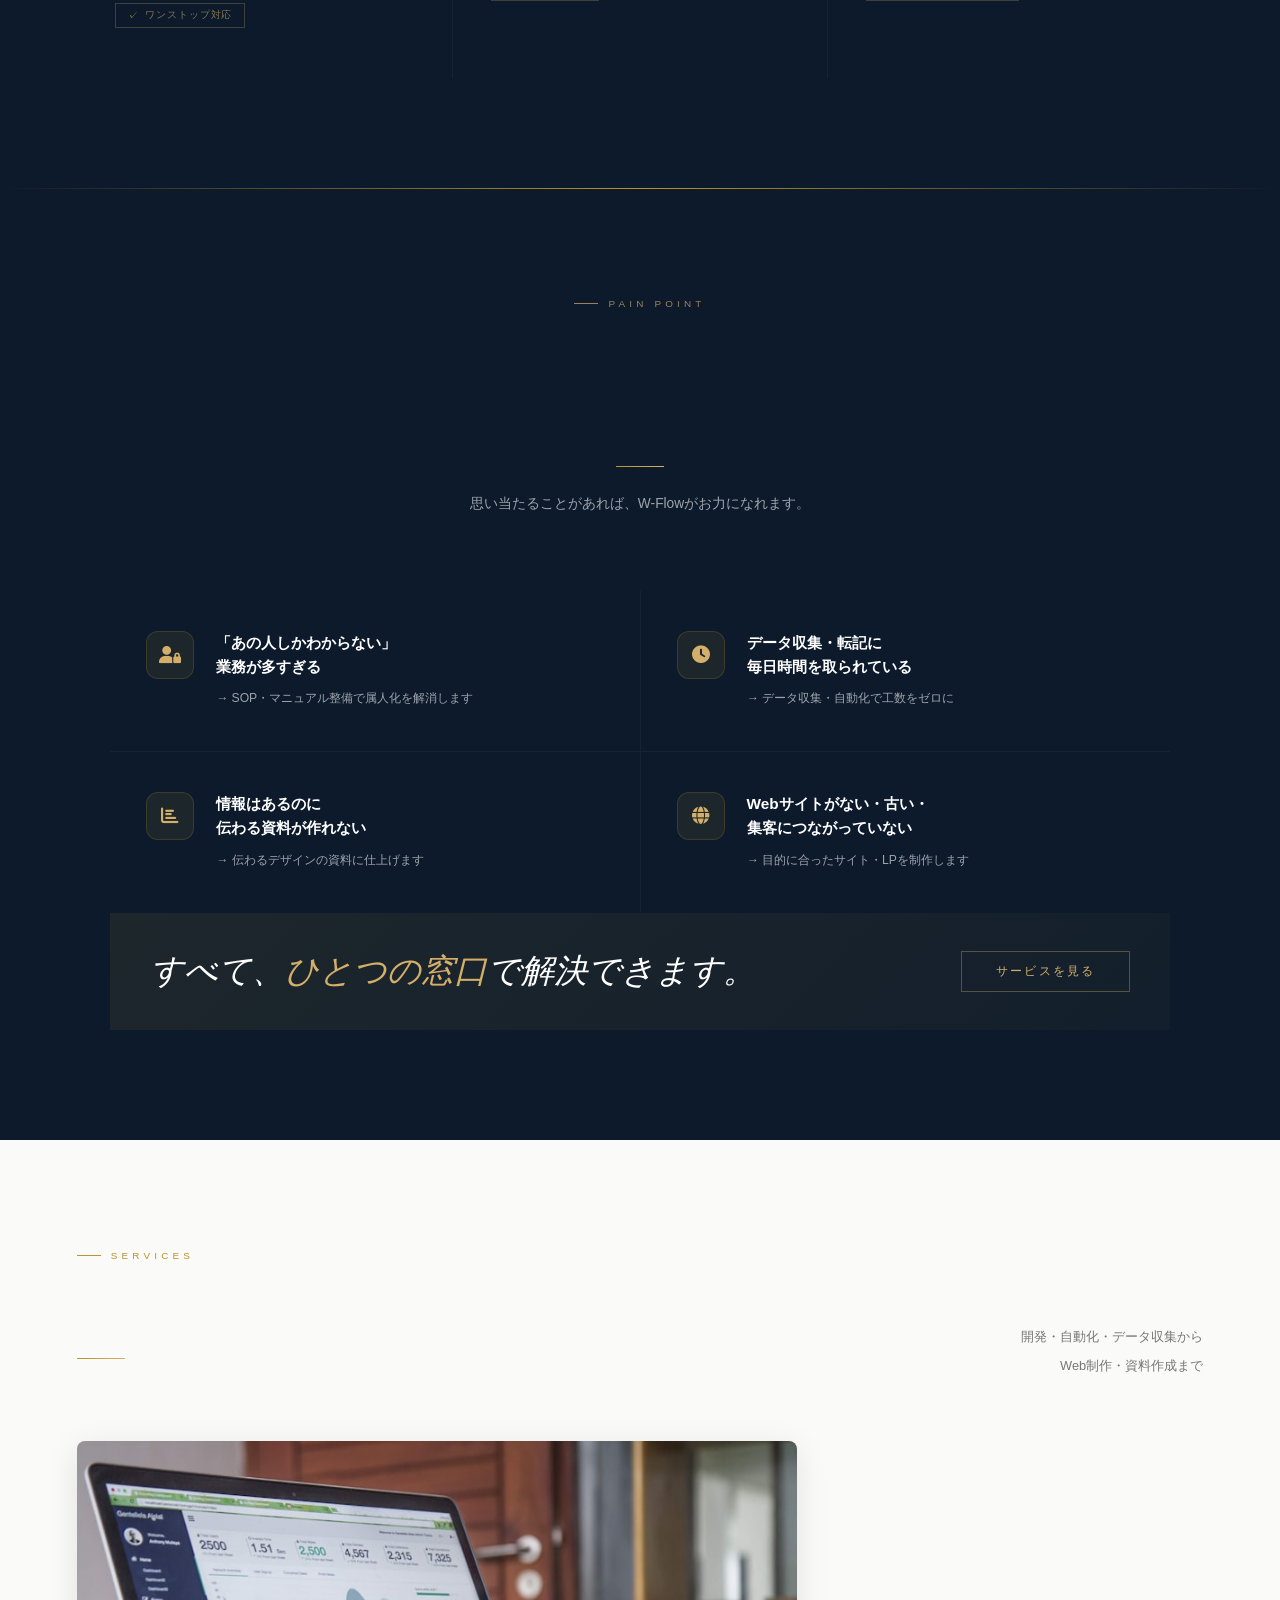
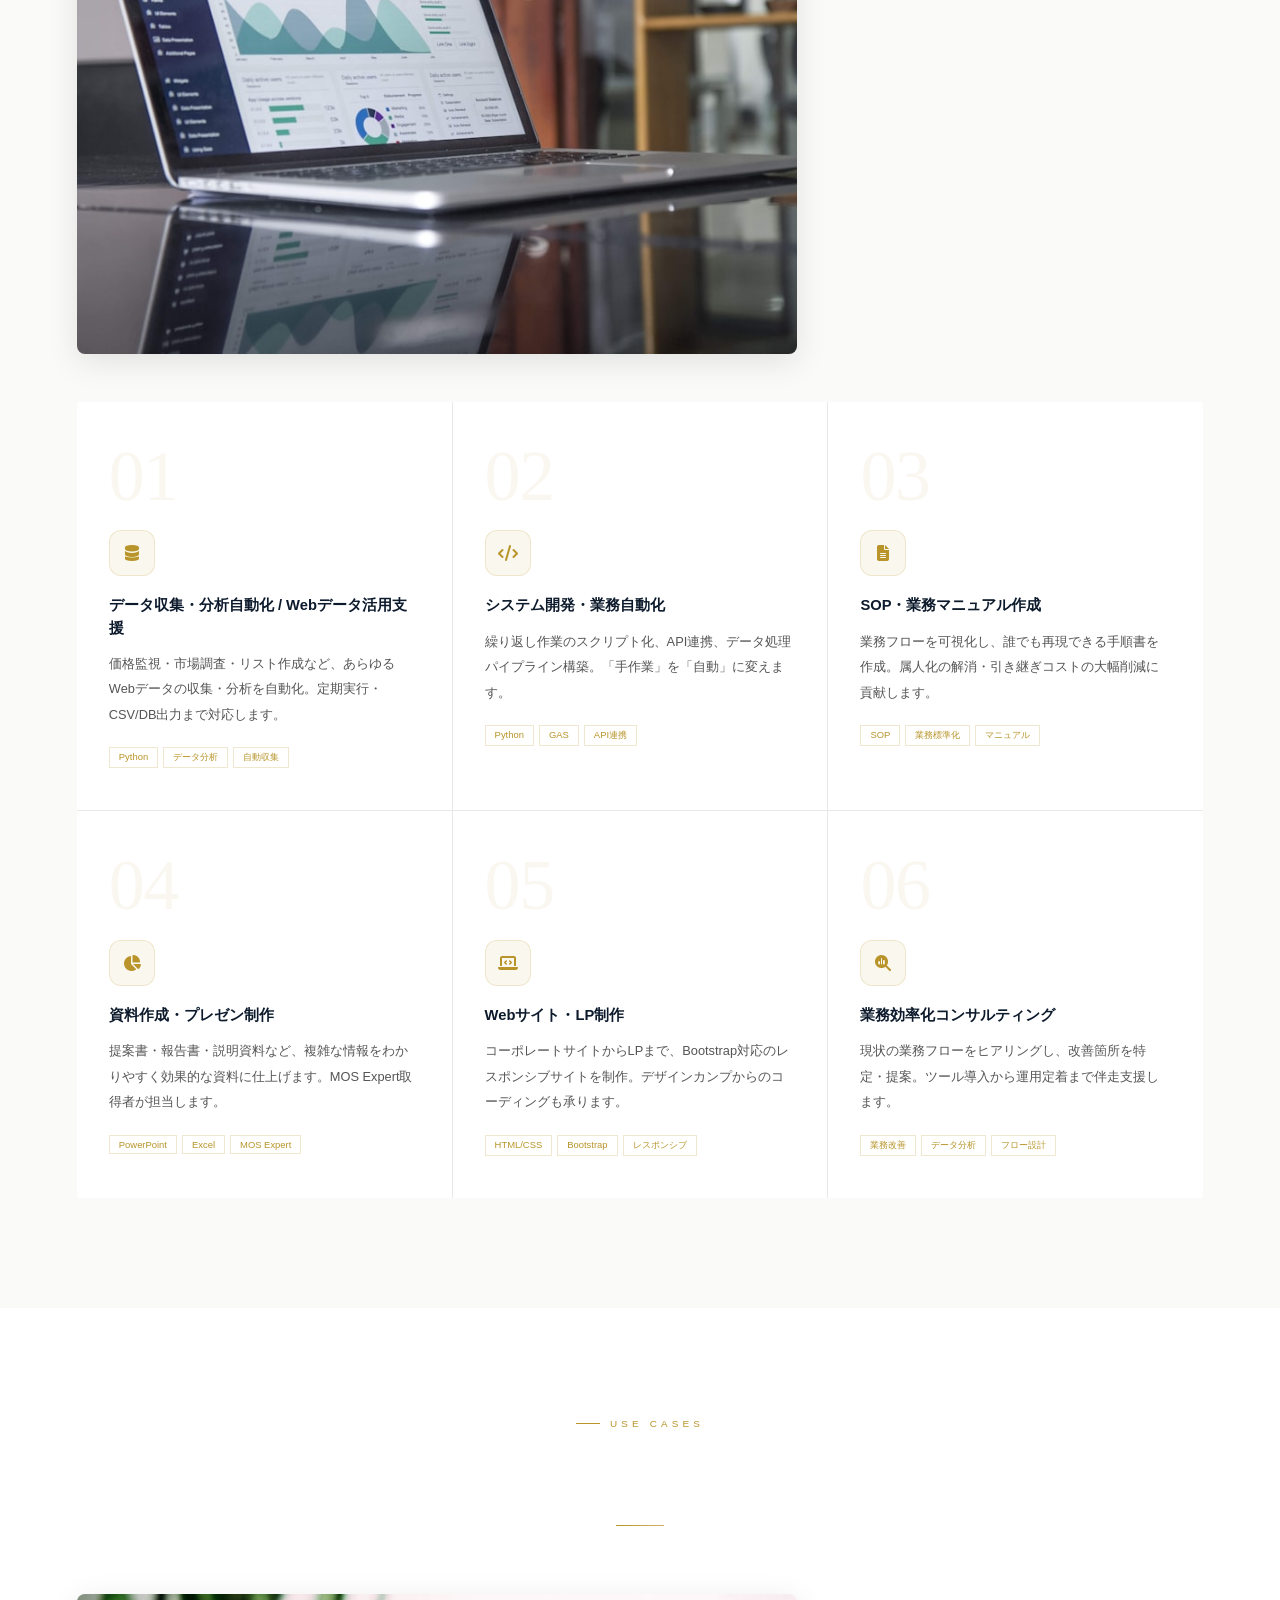
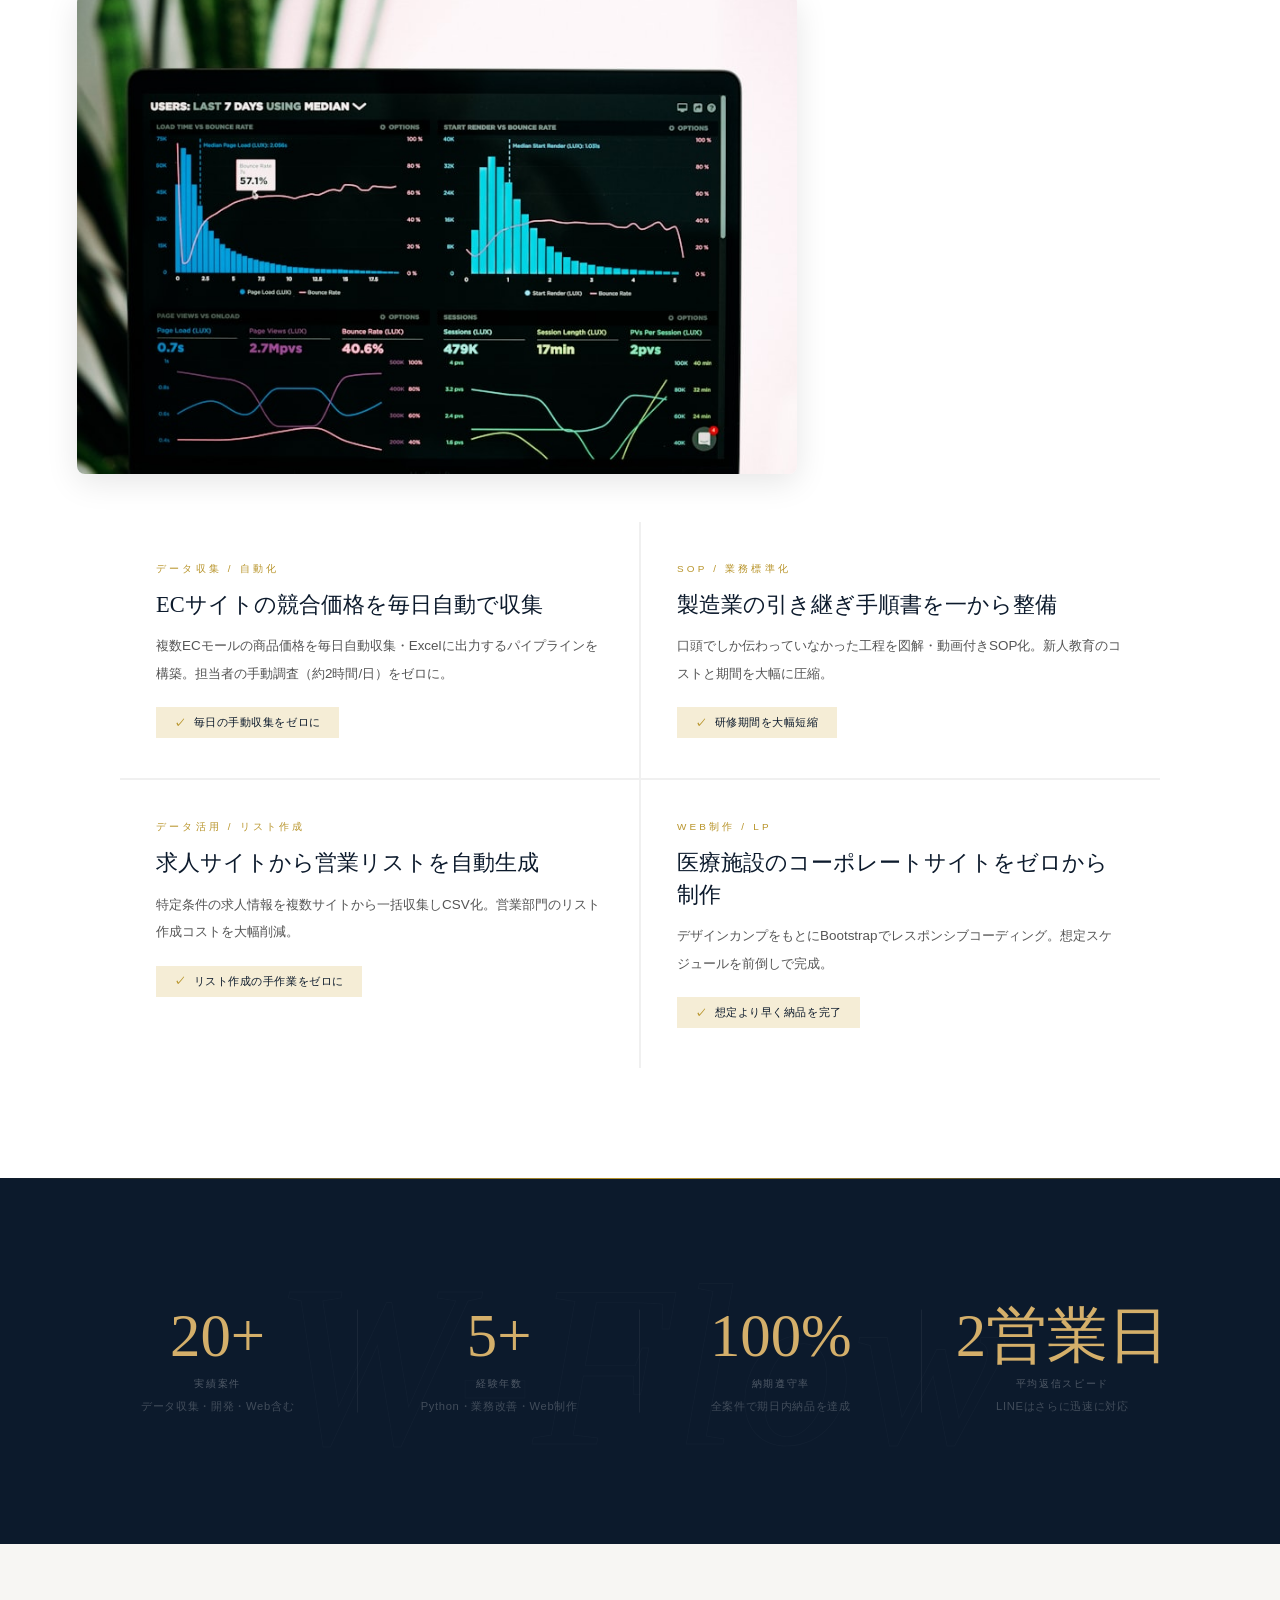
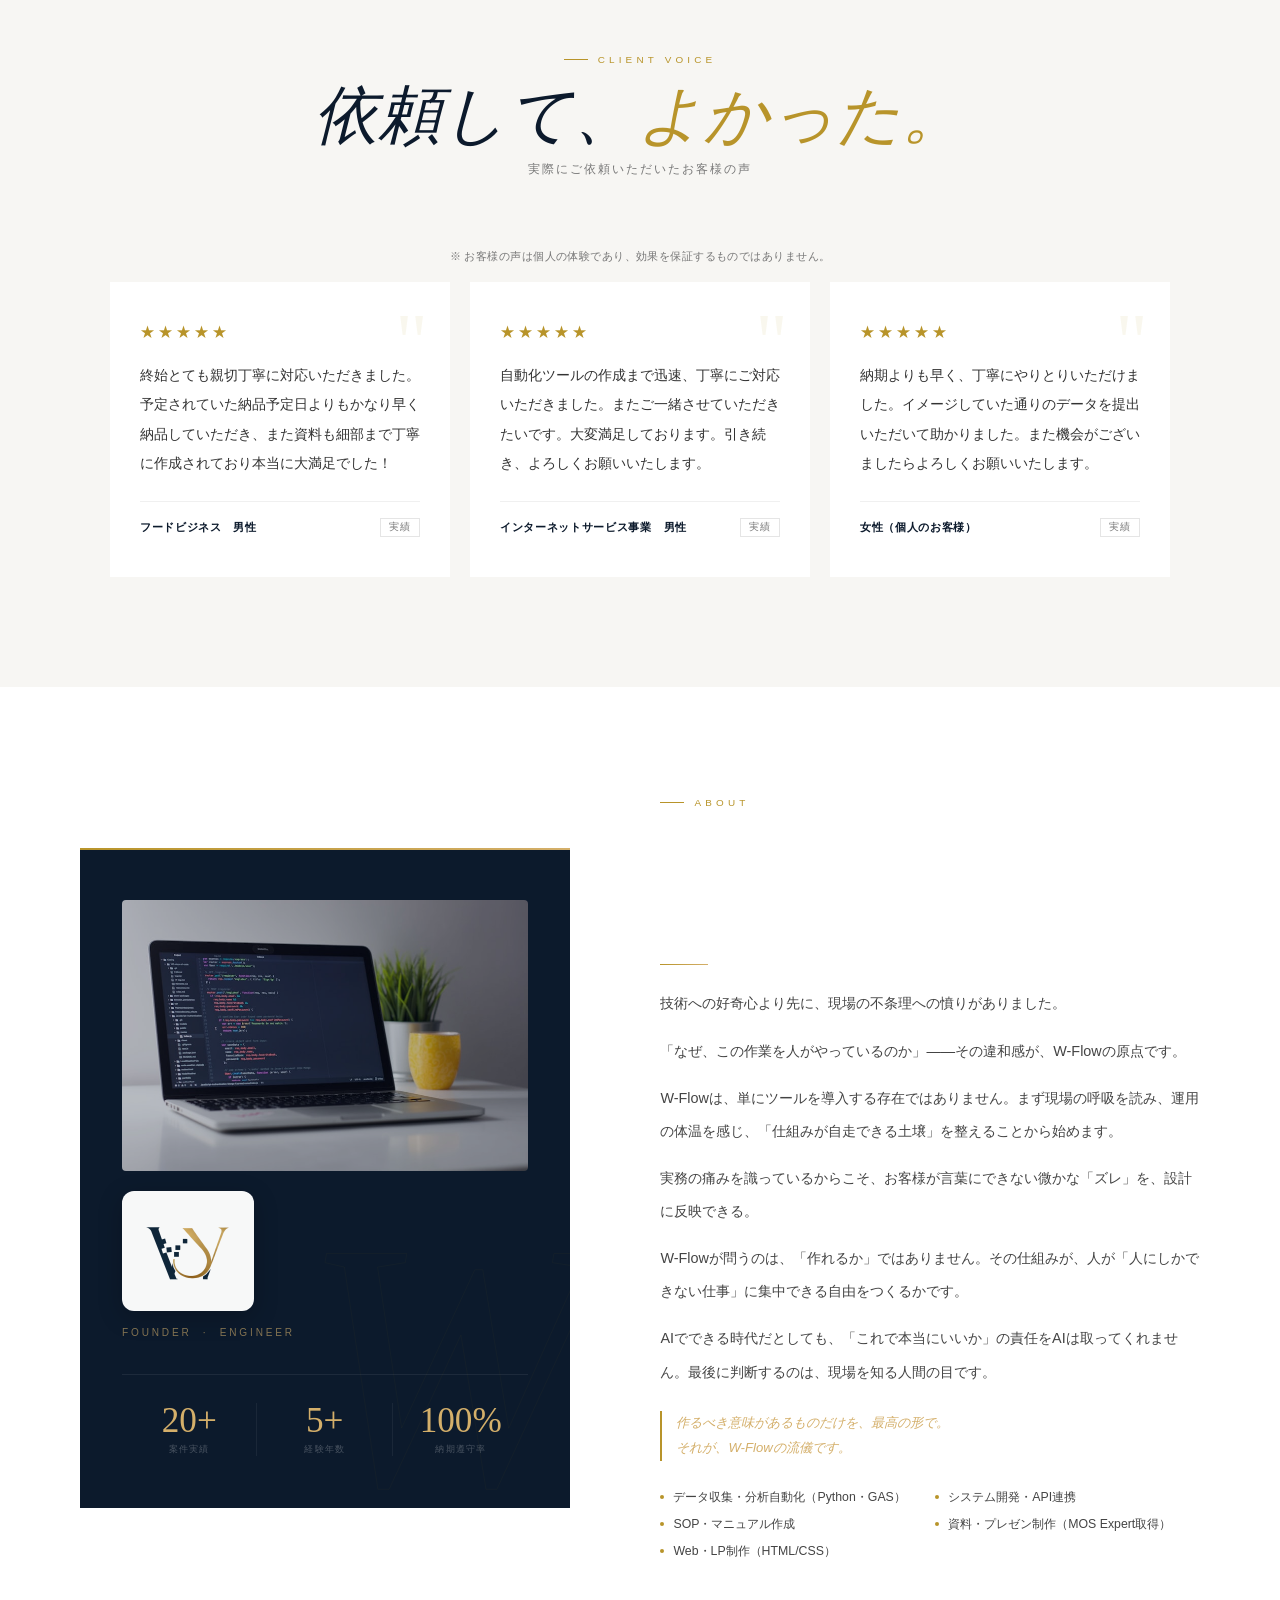
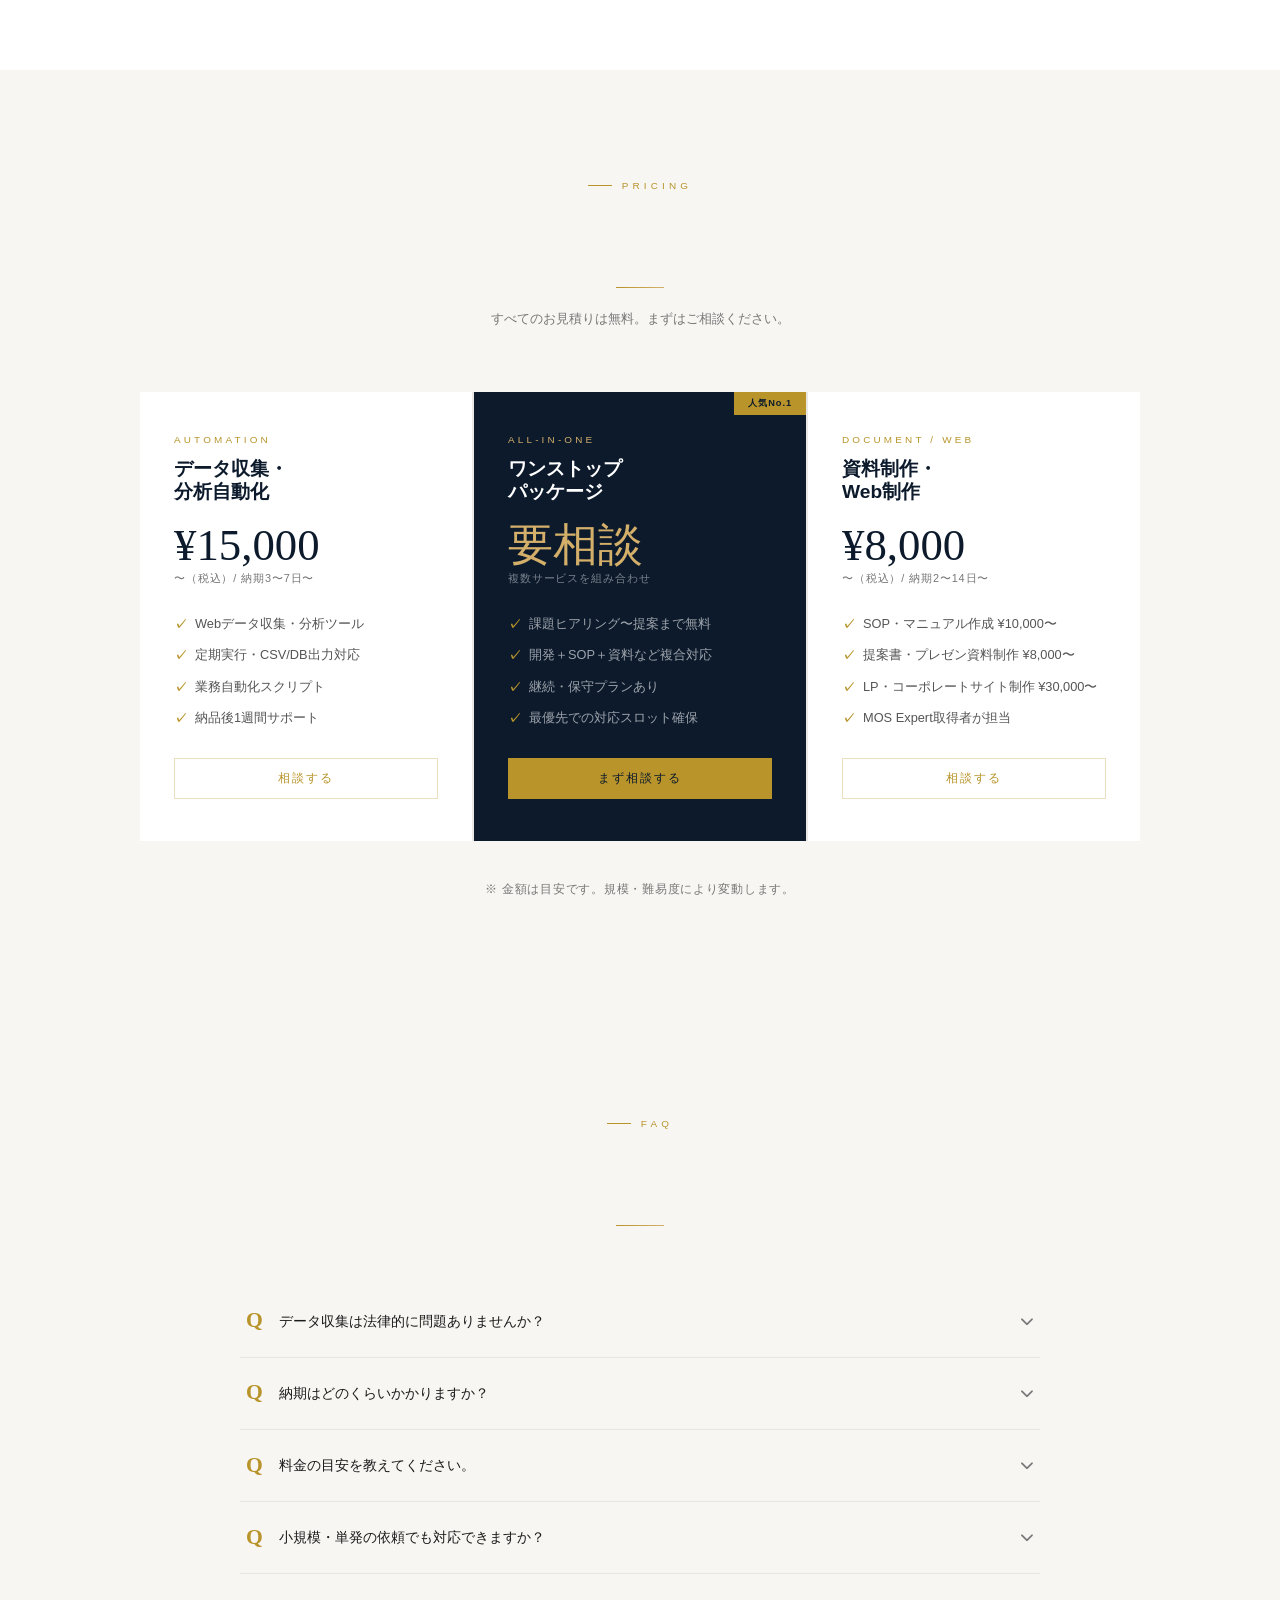
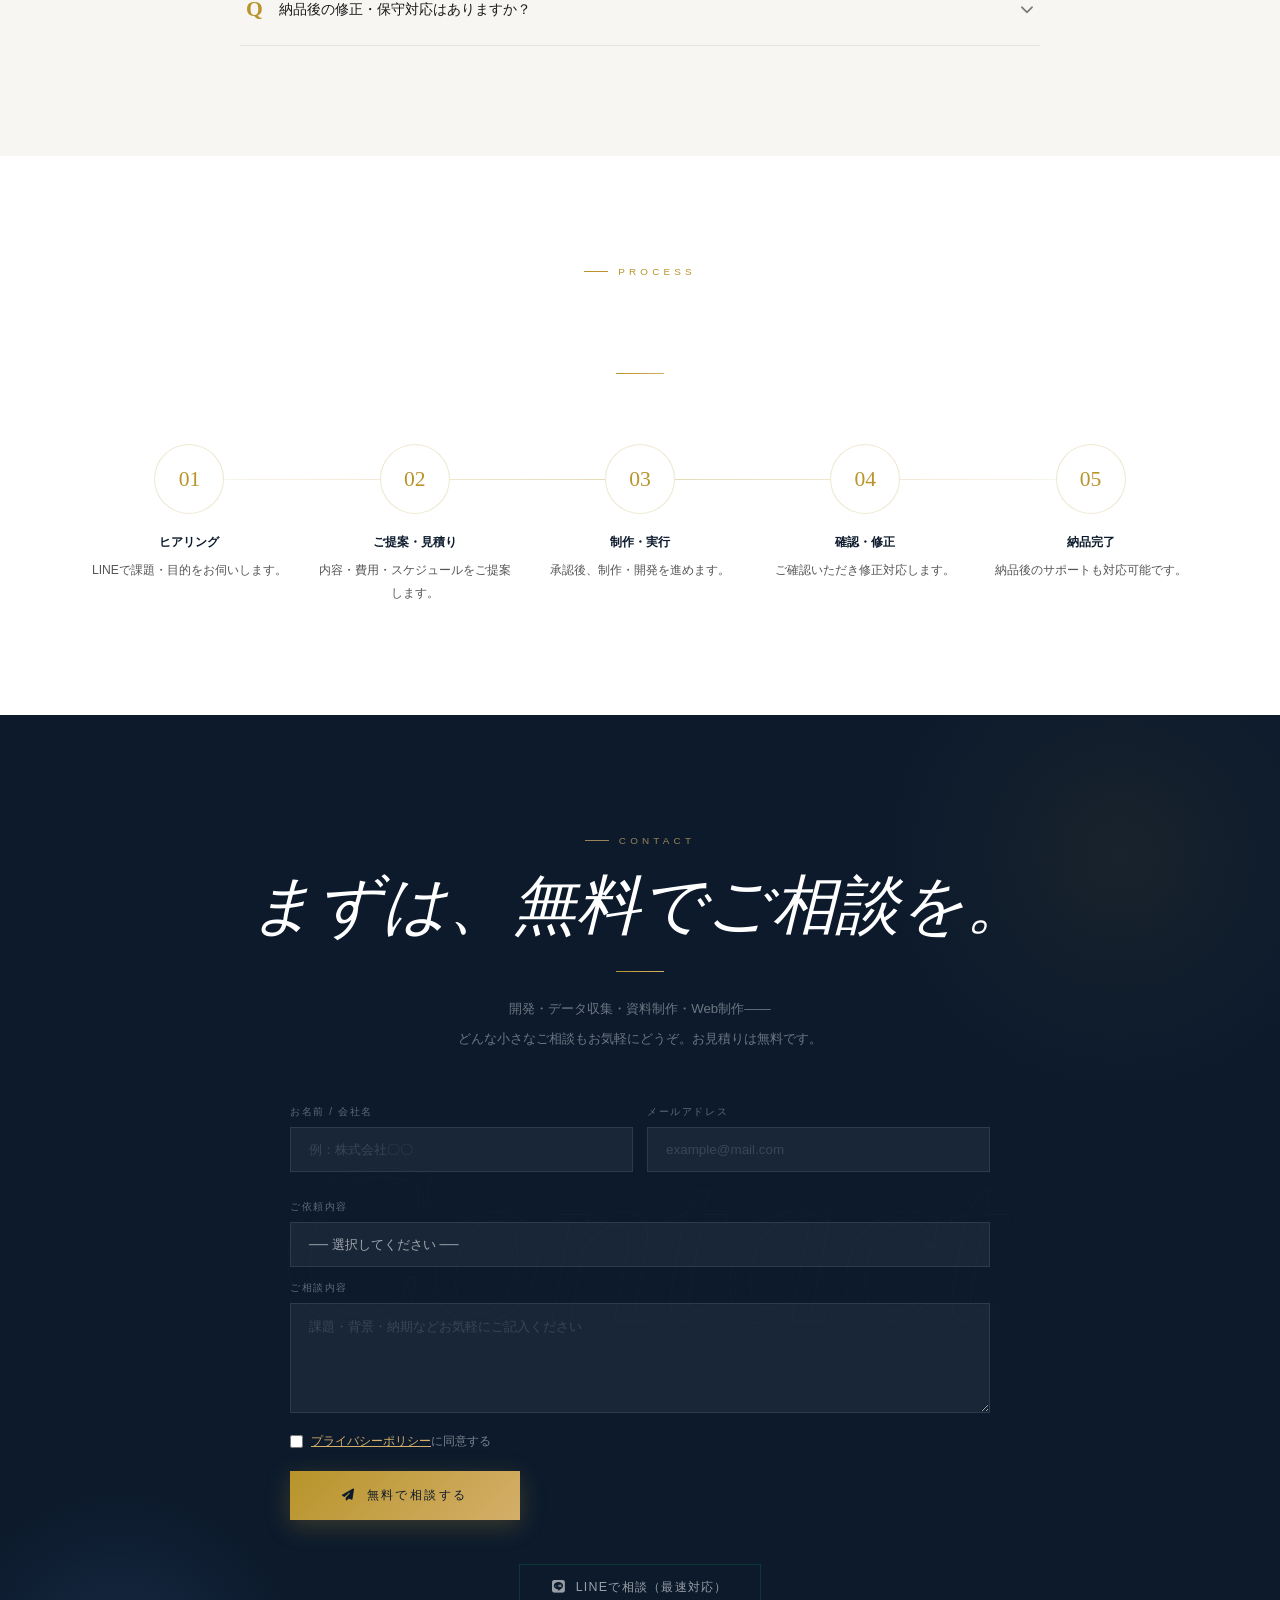
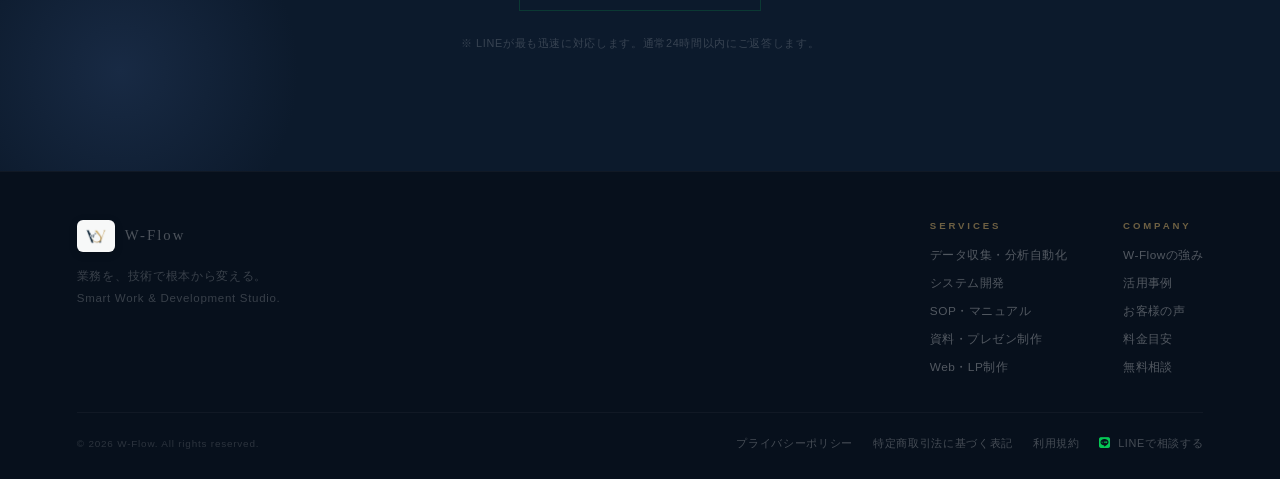
==== commit 0b34afa7: "fix: Heroテキストのはみ出しを修正（nowrap削除・フォントサイズ調整） Co-Authored-By: Claude Opus 4.6 <noreply@anthropic.com>" ====
--- a/index.html
+++ b/index.html
@@ -121,11 +121,11 @@
 .h-eye{font-size:.64rem;letter-spacing:.4em;text-transform:uppercase;color:rgba(212,175,106,.7);margin-bottom:28px;opacity:0;transform:translateY(12px);transition:opacity .7s .1s var(--ease),transform .7s .1s var(--ease);display:flex;align-items:center;gap:14px;}
 .h-eye::before{content:'';display:block;width:32px;height:1px;background:var(--gold);flex-shrink:0;}
 .h-tw{overflow:hidden;margin-bottom:4px;}
-.h-t{font-family:'Cormorant Garamond',serif;font-size:clamp(1.8rem,4.8vw,5.6rem);font-weight:300;color:#fff;line-height:1.1;white-space:nowrap;transform:translateY(105%);transition:transform 1.1s var(--ease);}
+.h-t{font-family:'Cormorant Garamond',serif;font-size:clamp(1.6rem,4.2vw,4.2rem);font-weight:300;color:#fff;line-height:1.2;transform:translateY(105%);transition:transform 1.1s var(--ease);}
 .h-t strong{font-weight:600;}
 .h-t em{font-style:italic;color:var(--gold-l);}
 .h-tw2{overflow:hidden;margin-bottom:48px;}
-.h-t2{font-family:'Cormorant Garamond',serif;font-size:clamp(1rem,2.6vw,3.1rem);font-weight:300;font-style:italic;color:rgba(255,255,255,.6);line-height:1.35;white-space:nowrap;transform:translateY(105%);transition:transform 1.1s .14s var(--ease);}
+.h-t2{font-family:'Cormorant Garamond',serif;font-size:clamp(.9rem,2.2vw,2rem);font-weight:300;font-style:italic;color:rgba(255,255,255,.6);line-height:1.35;transform:translateY(105%);transition:transform 1.1s .14s var(--ease);}
 .h-tags{display:flex;gap:6px;flex-wrap:wrap;margin-bottom:40px;opacity:0;transform:translateY(12px);transition:opacity .7s .42s var(--ease),transform .7s .42s var(--ease);}
 .h-tag{font-size:.62rem;padding:5px 13px;border:1px solid rgba(212,175,106,.22);color:rgba(212,175,106,.65);letter-spacing:.1em;}
 .h-btns{display:flex;gap:16px;align-items:center;flex-wrap:wrap;opacity:0;transform:translateY(12px);transition:opacity .7s .58s var(--ease),transform .7s .58s var(--ease);}
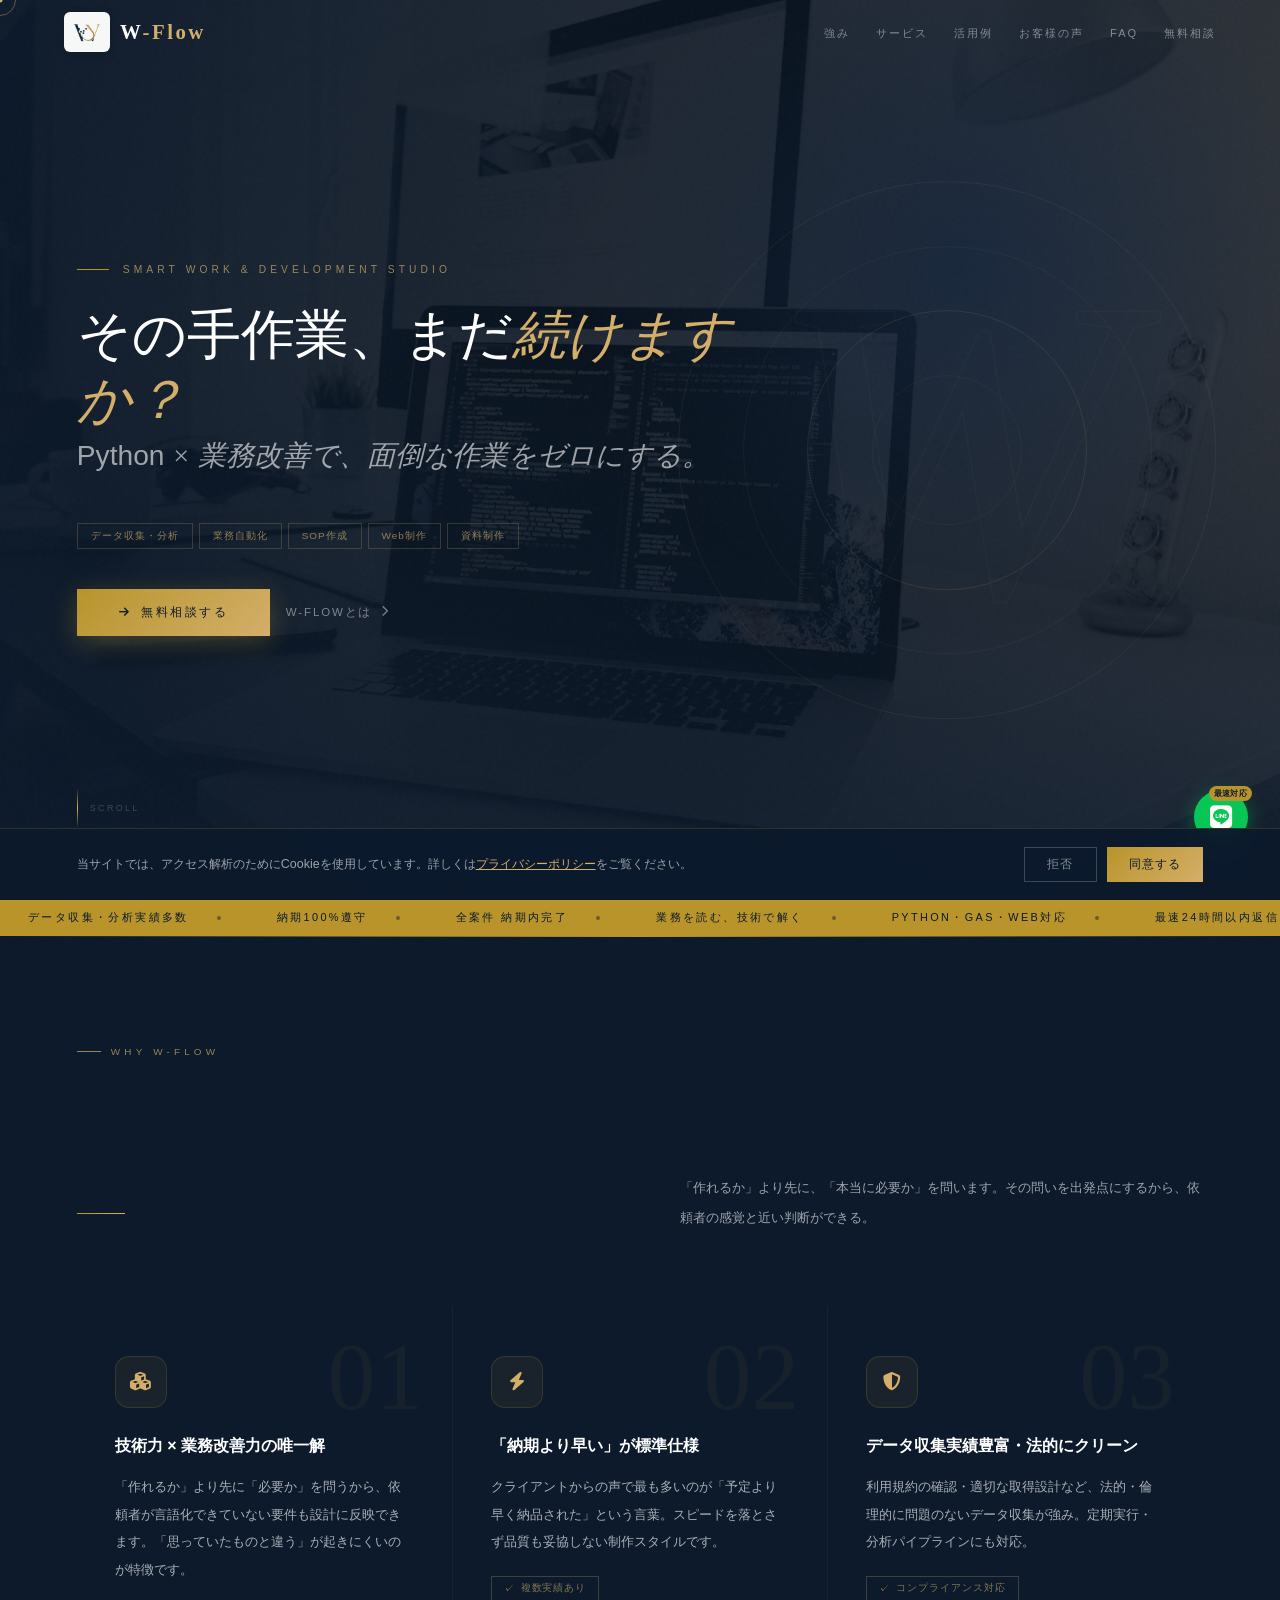
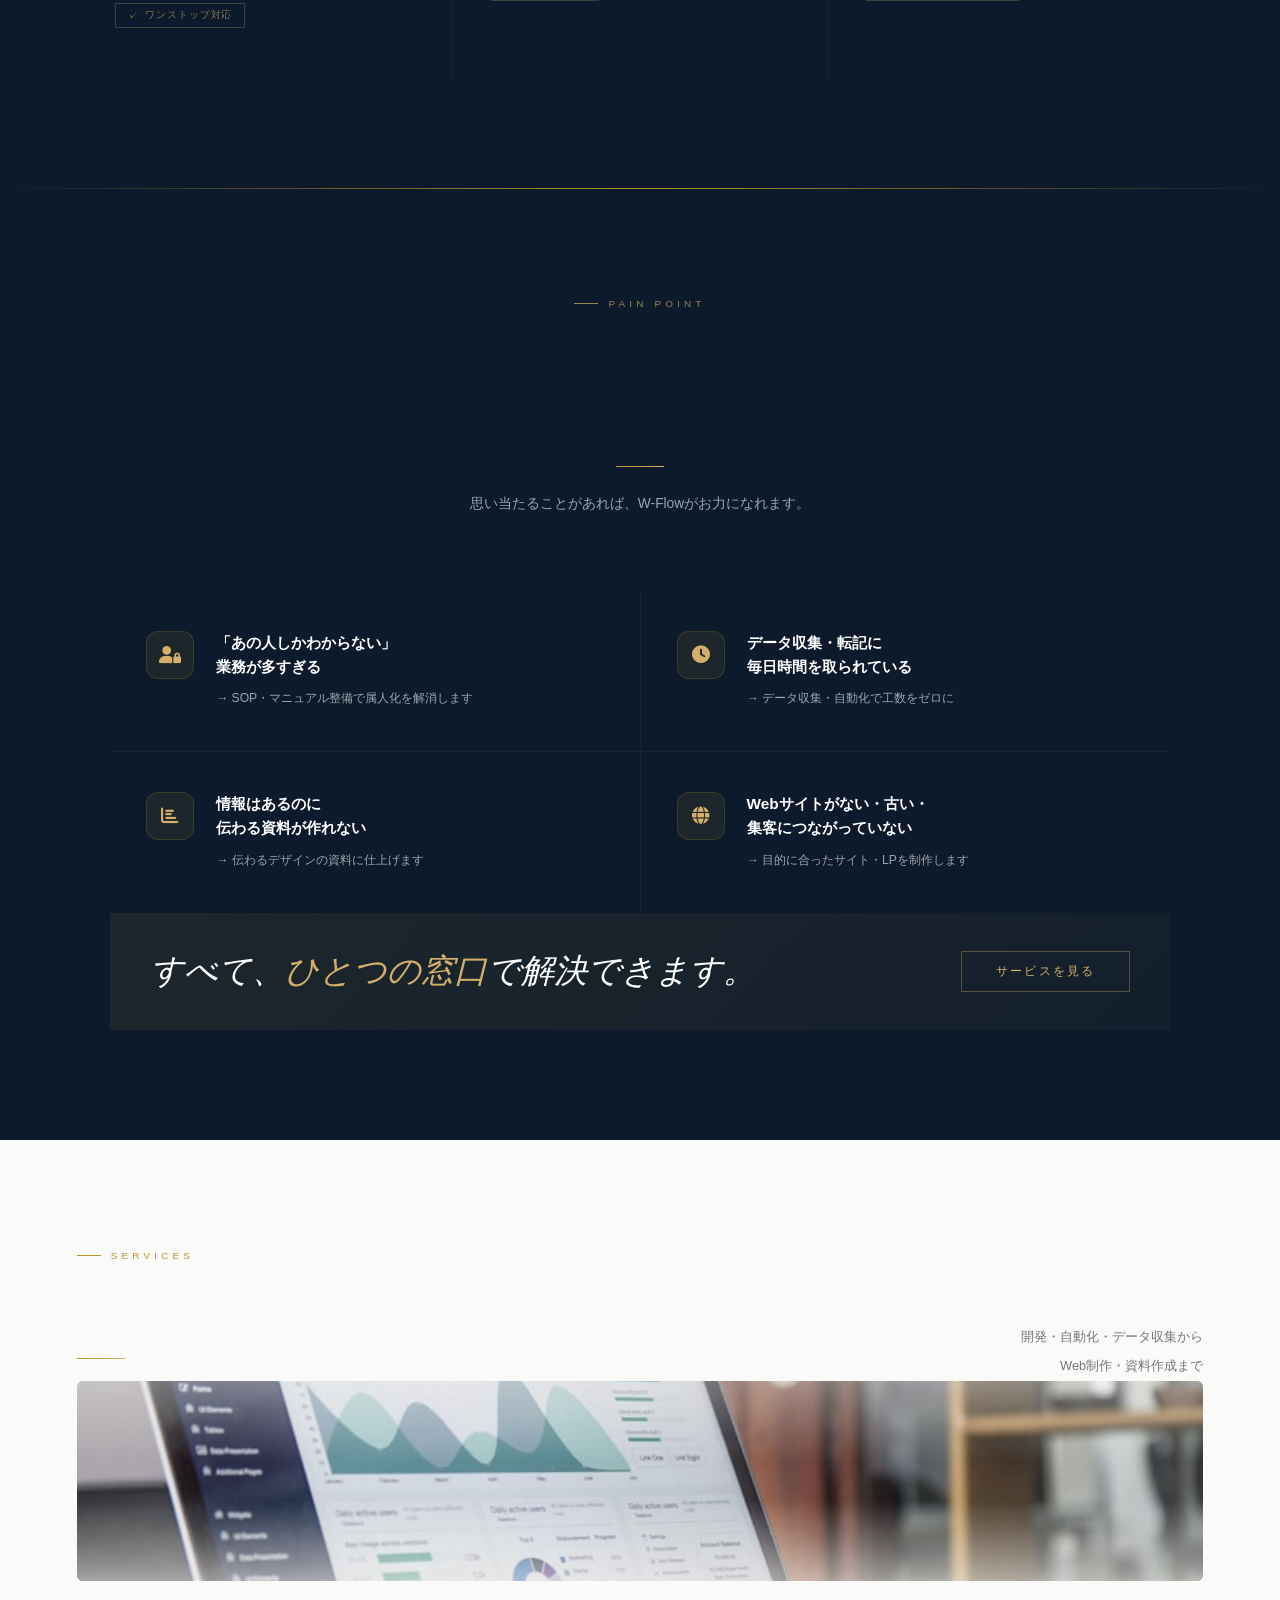
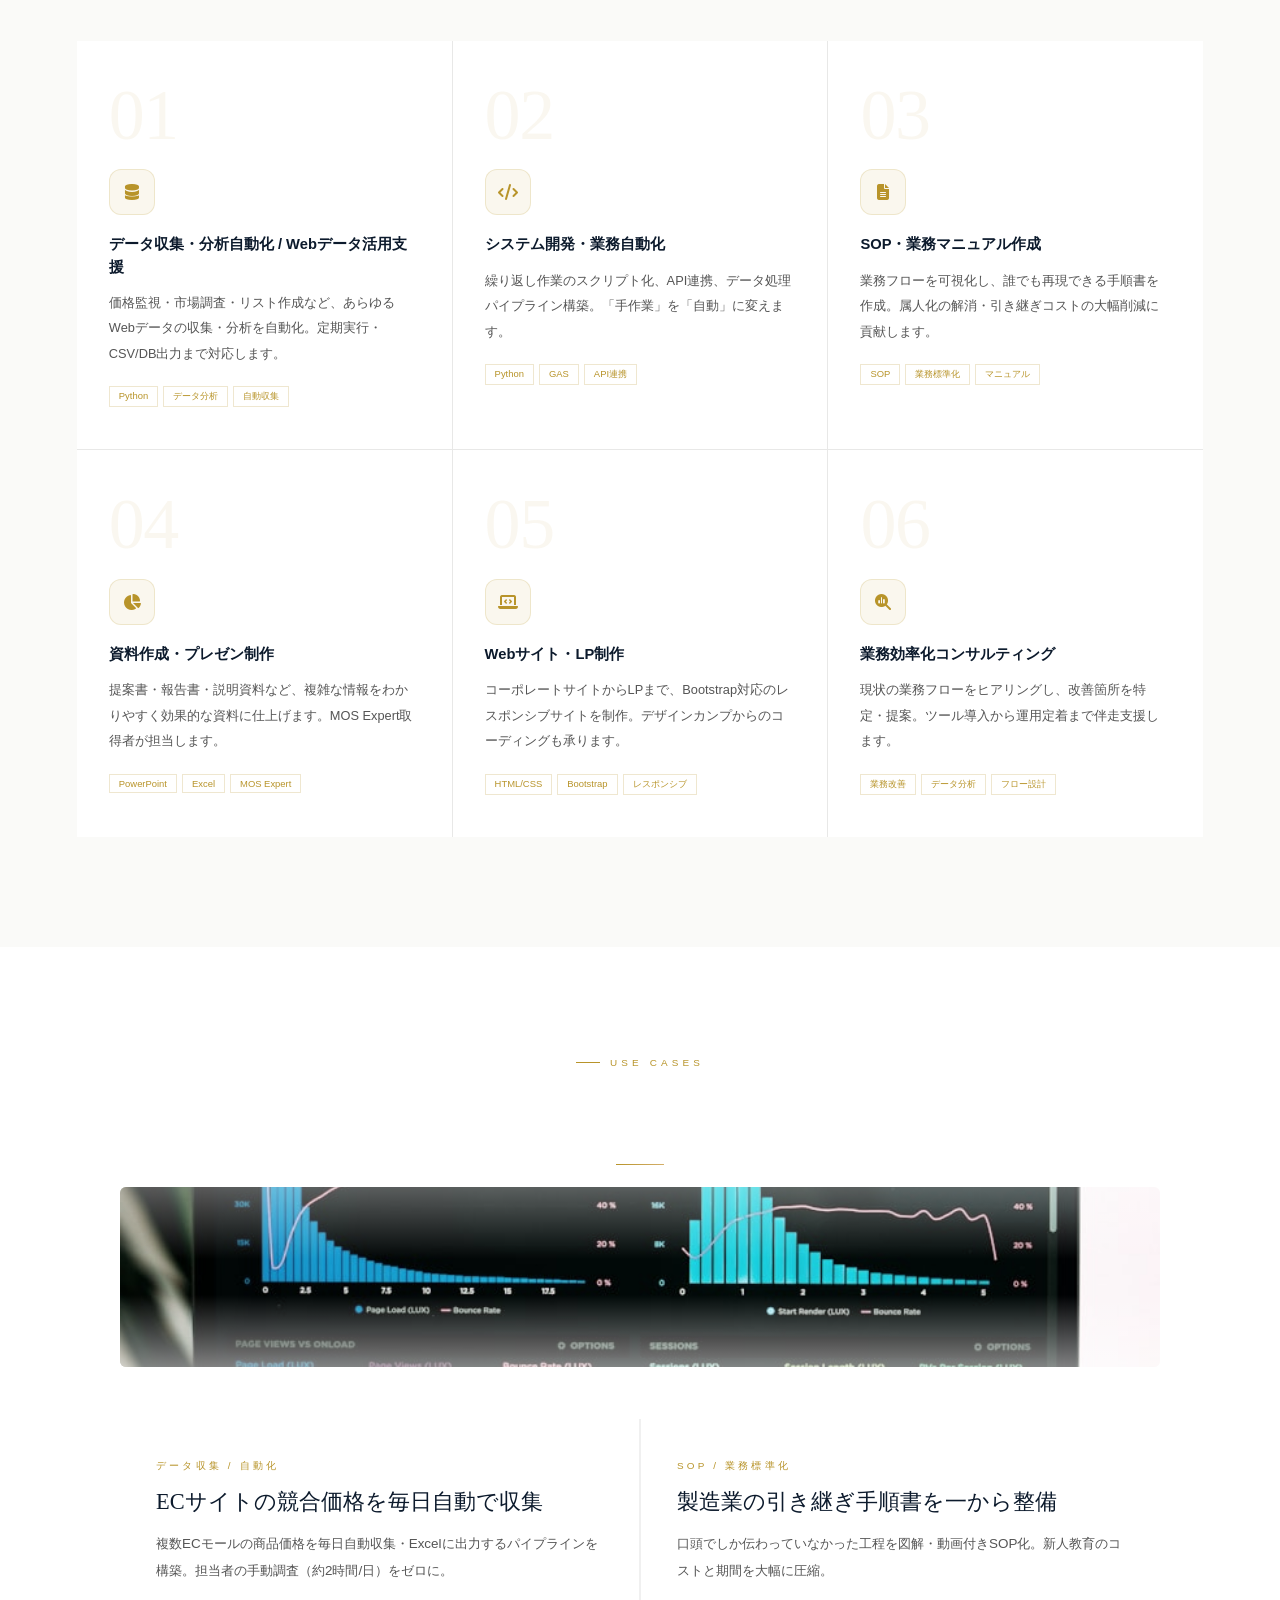
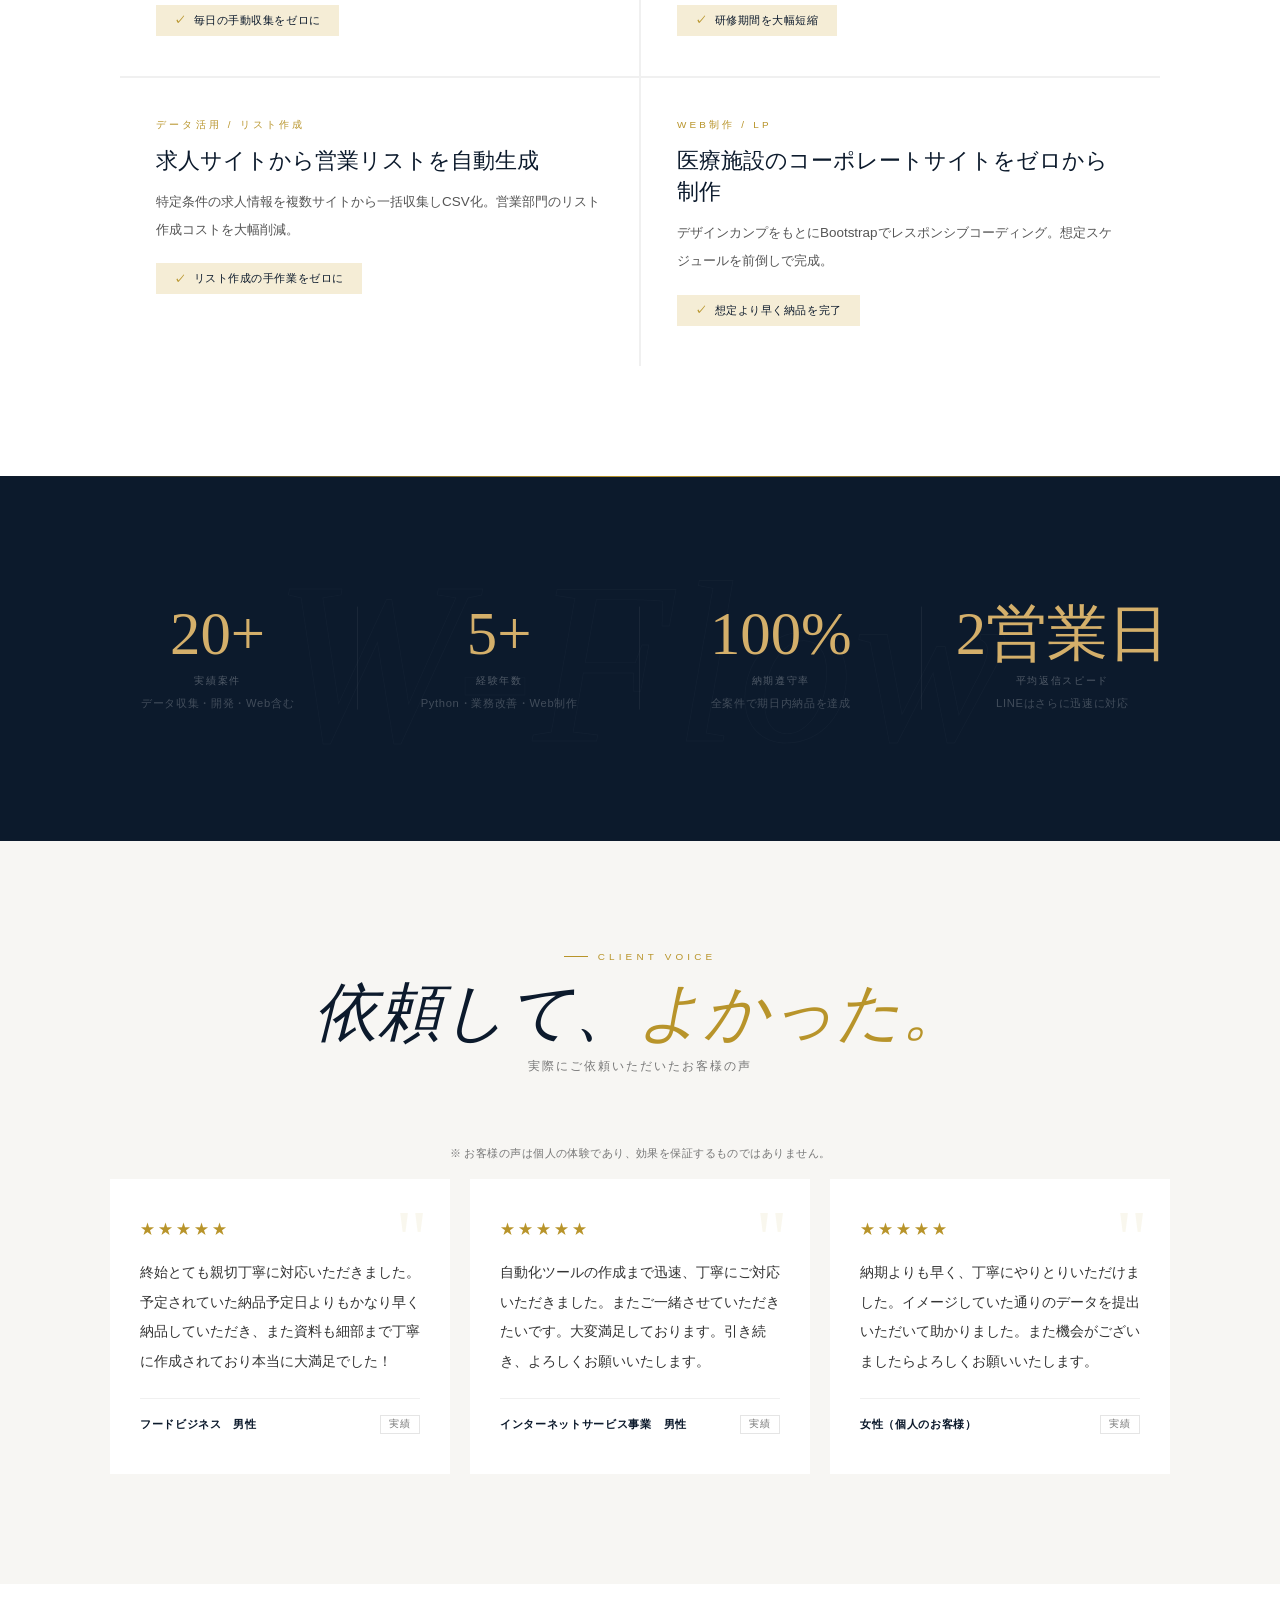
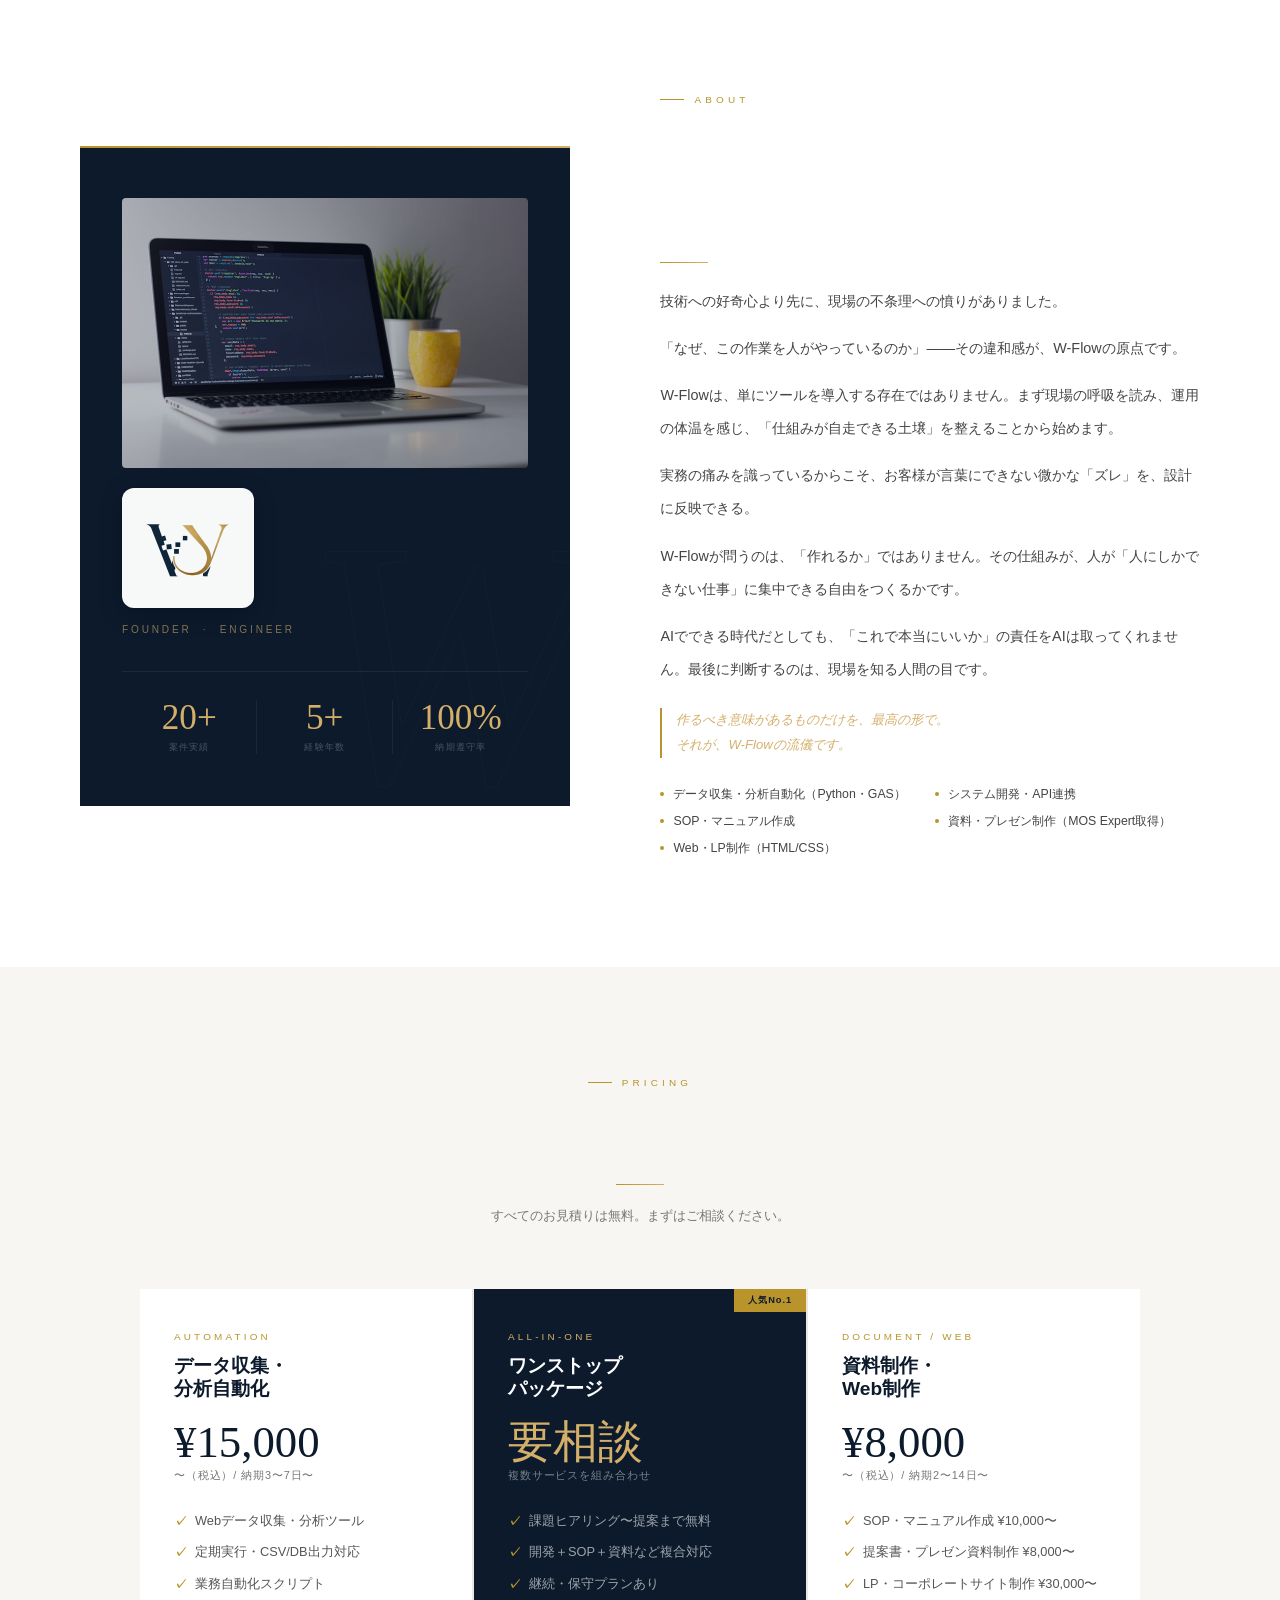
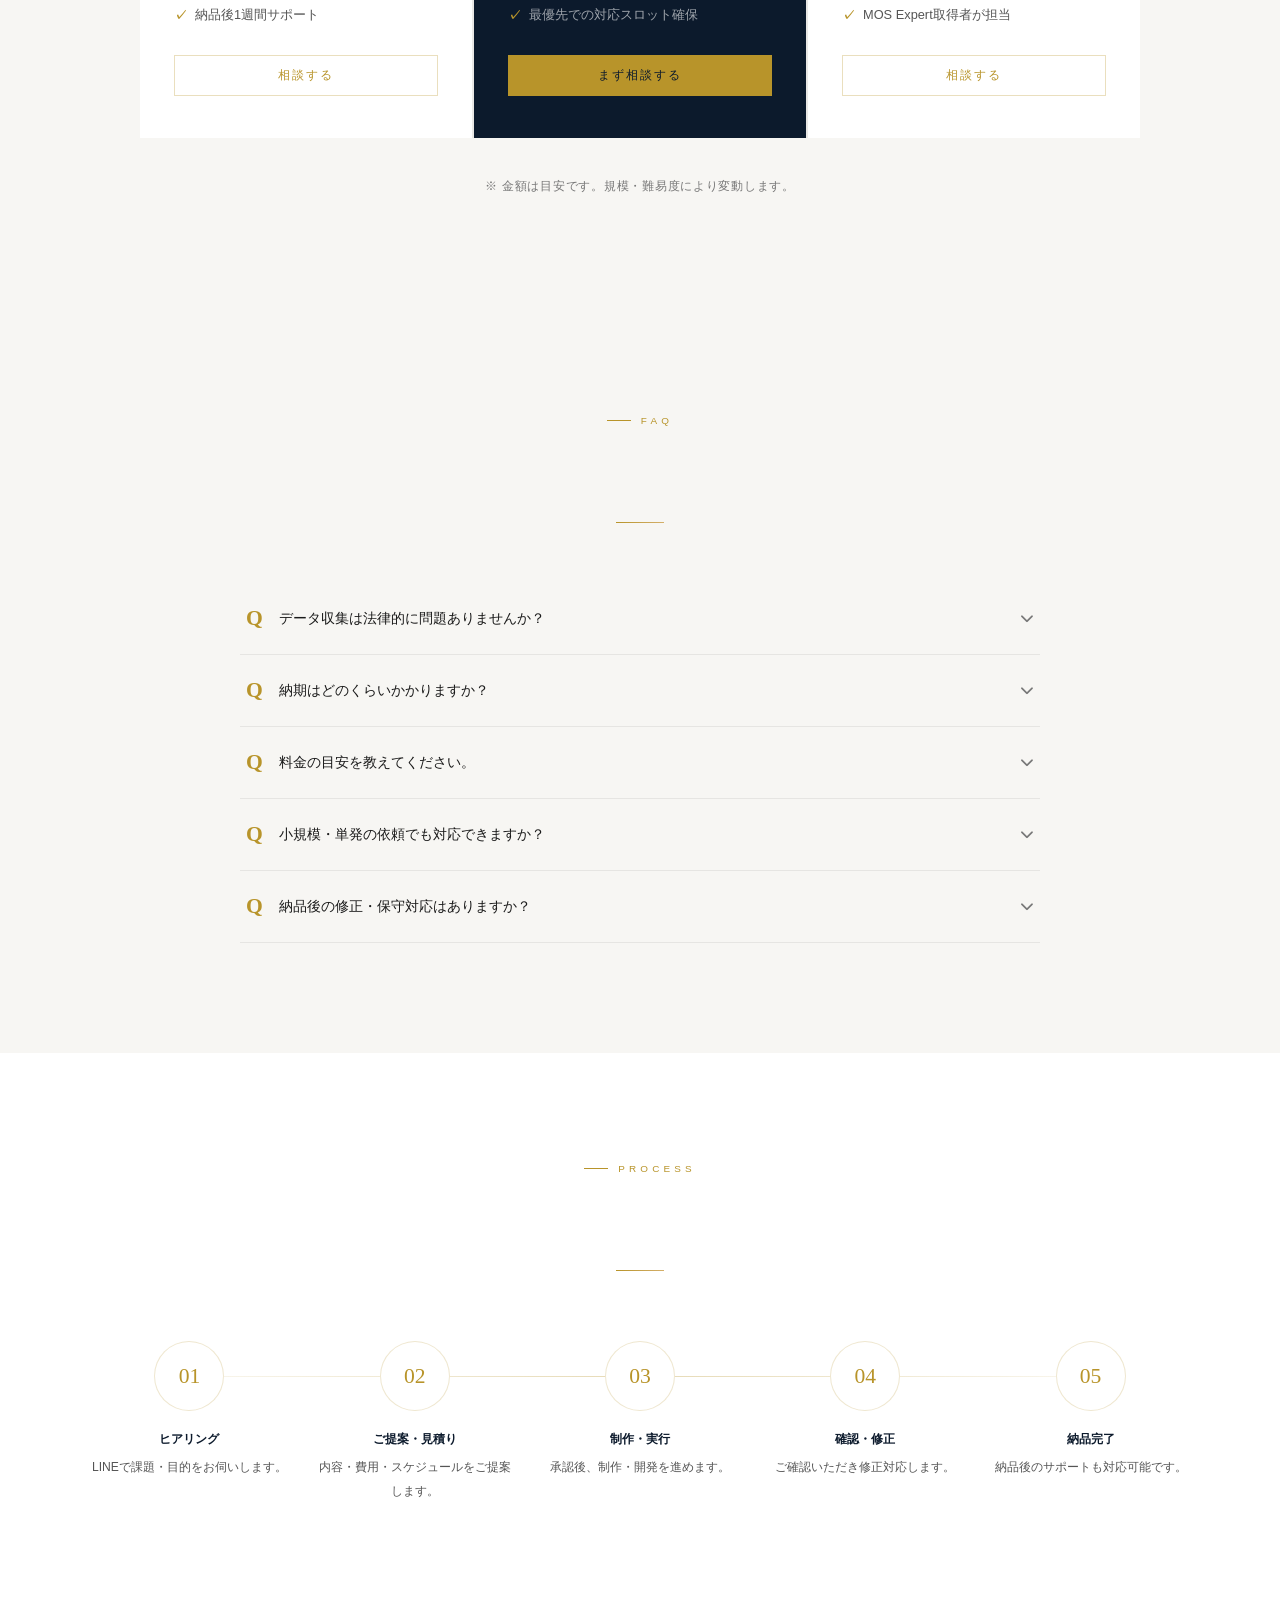
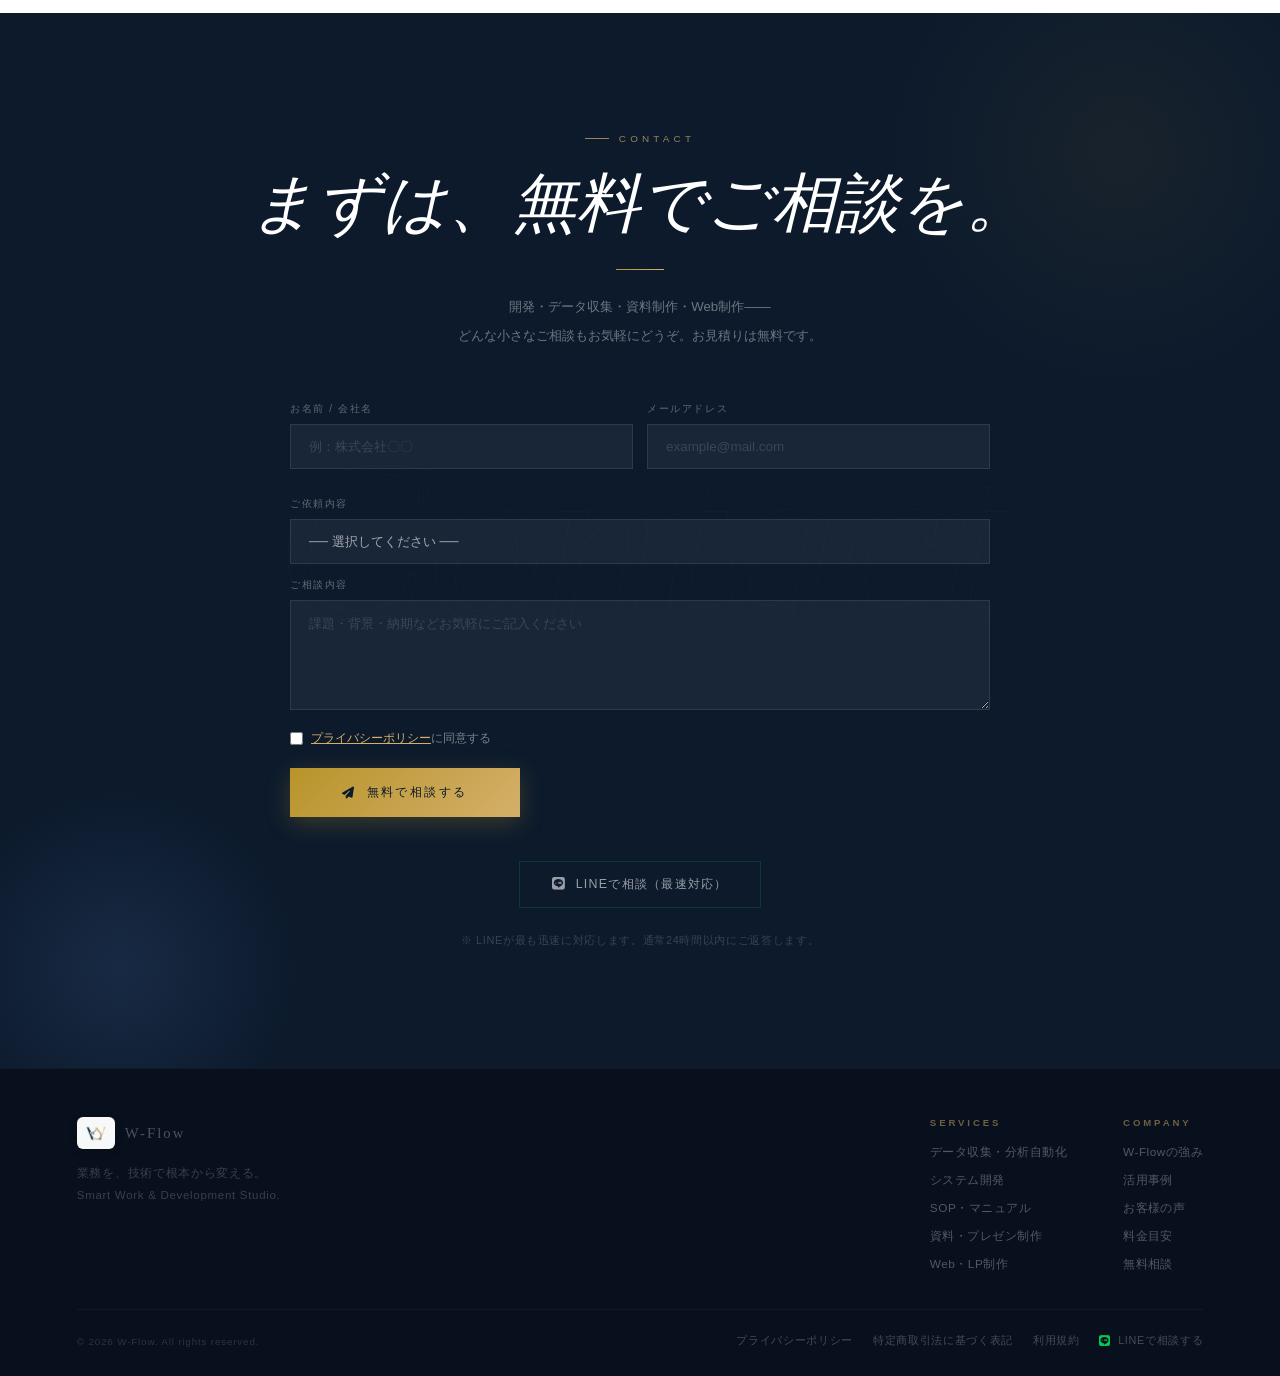
==== commit 34c578db: "update: Services/UseCases写真をパノラマバナー型に統合（信頼感重視） インラインスタイルの浮いた写真から、セクションに溶け込むバナー型レイアウトに変更。 グラデーションオーバー" ====
--- a/index.html
+++ b/index.html
@@ -214,7 +214,10 @@
 
 /* ── SERVICES ── */
 #services{background:var(--light);overflow:hidden;}
-.svc-hd{display:flex;justify-content:space-between;align-items:flex-end;margin-bottom:60px;flex-wrap:wrap;gap:16px;}
+.svc-hd{display:flex;justify-content:space-between;align-items:flex-end;margin-bottom:0;flex-wrap:wrap;gap:16px;}
+.svc-photo{width:100%;height:200px;margin-bottom:60px;border-radius:6px;overflow:hidden;position:relative;}
+.svc-photo img{width:100%;height:100%;object-fit:cover;object-position:center 40%;display:block;filter:saturate(.85);}
+.svc-photo::after{content:'';position:absolute;inset:0;background:linear-gradient(180deg,rgba(245,243,238,.4) 0%,transparent 40%,transparent 60%,rgba(245,243,238,.6) 100%);}
 .svc-grid{display:grid;grid-template-columns:repeat(3,1fr);gap:1px;background:rgba(0,0,0,.07);}
 .svc{display:block;background:#fff;padding:42px 32px;position:relative;overflow:hidden;transition:background .5s var(--ease),transform .4s var(--ease);cursor:pointer;}
 .svc::before{content:'';position:absolute;inset:0;background:linear-gradient(148deg,var(--navy-dk),var(--navy-mid));opacity:0;transition:opacity .5s var(--ease);}
@@ -236,7 +239,10 @@
 
 /* ── USECASE ── */
 #usecase{background:#fff;overflow:hidden;}
-.uc-hd{text-align:center;margin-bottom:68px;}
+.uc-hd{text-align:center;margin-bottom:0;}
+.uc-photo{width:100%;max-width:1040px;height:180px;margin:0 auto 52px;border-radius:6px;overflow:hidden;position:relative;}
+.uc-photo img{width:100%;height:100%;object-fit:cover;object-position:center 60%;display:block;filter:saturate(.85);}
+.uc-photo::after{content:'';position:absolute;inset:0;background:linear-gradient(180deg,rgba(255,255,255,.35) 0%,transparent 40%,transparent 60%,rgba(255,255,255,.5) 100%);}
 .uc-grid{display:grid;grid-template-columns:repeat(2,1fr);gap:2px;background:rgba(0,0,0,.06);max-width:1040px;margin:0 auto;}
 .uc-card{background:#fff;padding:40px 36px;position:relative;overflow:hidden;transition:box-shadow .35s,transform .35s;}
 .uc-card::before{content:'';position:absolute;top:0;left:0;bottom:0;width:3px;background:linear-gradient(to bottom,var(--gold),var(--gold-l));transform:scaleY(0);transform-origin:top;transition:transform .5s var(--ease);}
@@ -378,6 +384,8 @@
   .h-eye{justify-content:center;}
   .h-btns{justify-content:center;}
   .h-geo{display:none;}
+  .svc-photo{height:140px;}
+  .uc-photo{height:120px;}
   .svc-grid,.pain-grid{grid-template-columns:1fr;}
   .num-grid{grid-template-columns:repeat(2,1fr);}
   .why-grid{grid-template-columns:1fr;}
@@ -672,7 +680,7 @@
     </div>
     <p class="bd fu d2" style="max-width:240px;text-align:right;font-size:.8rem;">開発・自動化・データ収集から<br>Web制作・資料作成まで</p>
   </div>
-  <div style="text-align:center;margin-bottom:48px;"><img src="/assets/workspace.jpg" alt="業務自動化のワークスペース" style="max-width:720px;width:100%;border-radius:8px;box-shadow:0 8px 32px rgba(0,0,0,.1);" class="fu"></div>
+  <div class="svc-photo fu d2"><img src="/assets/workspace.jpg" alt="業務自動化のワークスペース" loading="lazy"></div>
   <div class="svc-grid">
     <a href="./services/scraping.html" class="svc fu d1">
       <div class="svc-n">01</div>
@@ -732,7 +740,7 @@
     <div class="rw"><h2 class="ttl rv" style="text-align:center;">こんな課題を<em>解決してきました</em></h2></div>
     <div class="ln ln-c fu d1"></div>
   </div>
-  <div style="text-align:center;margin-bottom:48px;"><img src="/assets/data-analysis.jpg" alt="データ分析ダッシュボード" style="max-width:720px;width:100%;border-radius:8px;box-shadow:0 8px 32px rgba(0,0,0,.1);" class="fu"></div>
+  <div class="uc-photo fu d2"><img src="/assets/data-analysis.jpg" alt="データ分析ダッシュボード" loading="lazy"></div>
   <div class="uc-grid">
     <div class="uc-card fu d1">
       <p class="uc-cat">データ収集 / 自動化</p>
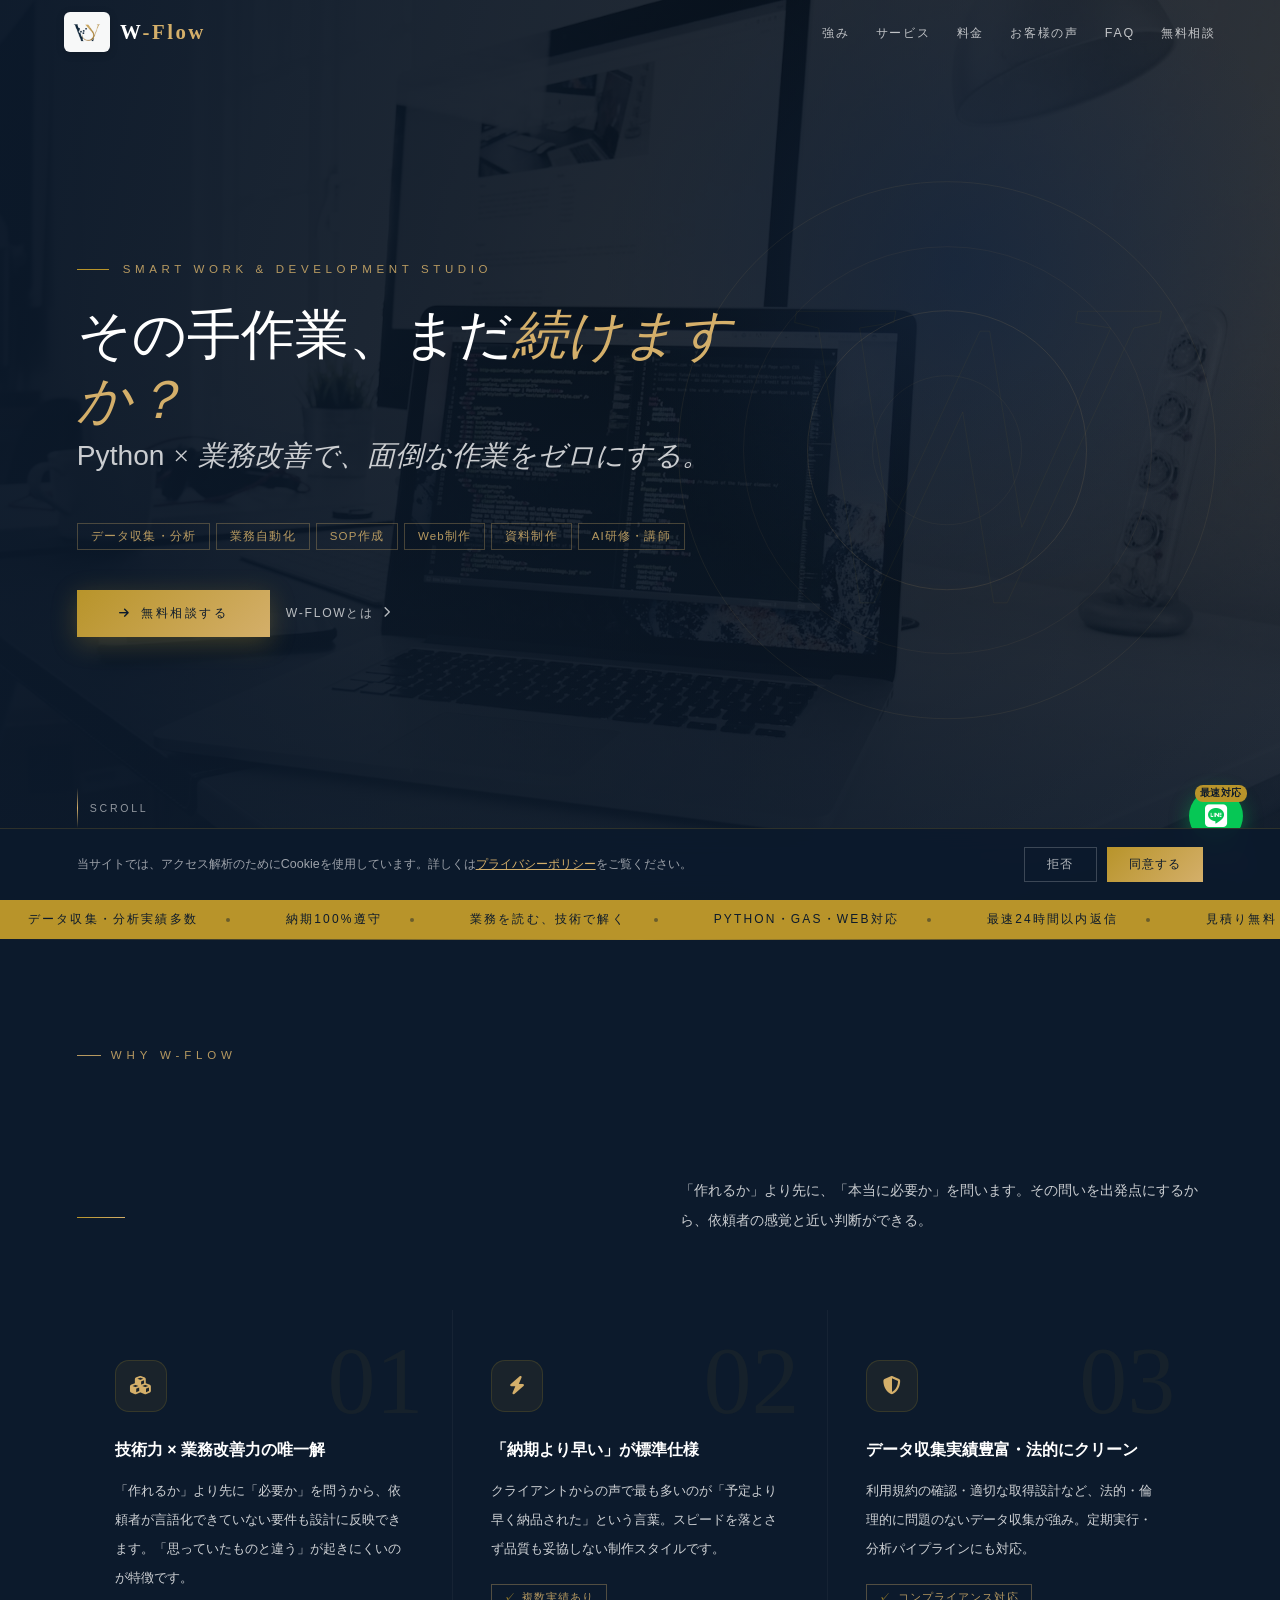
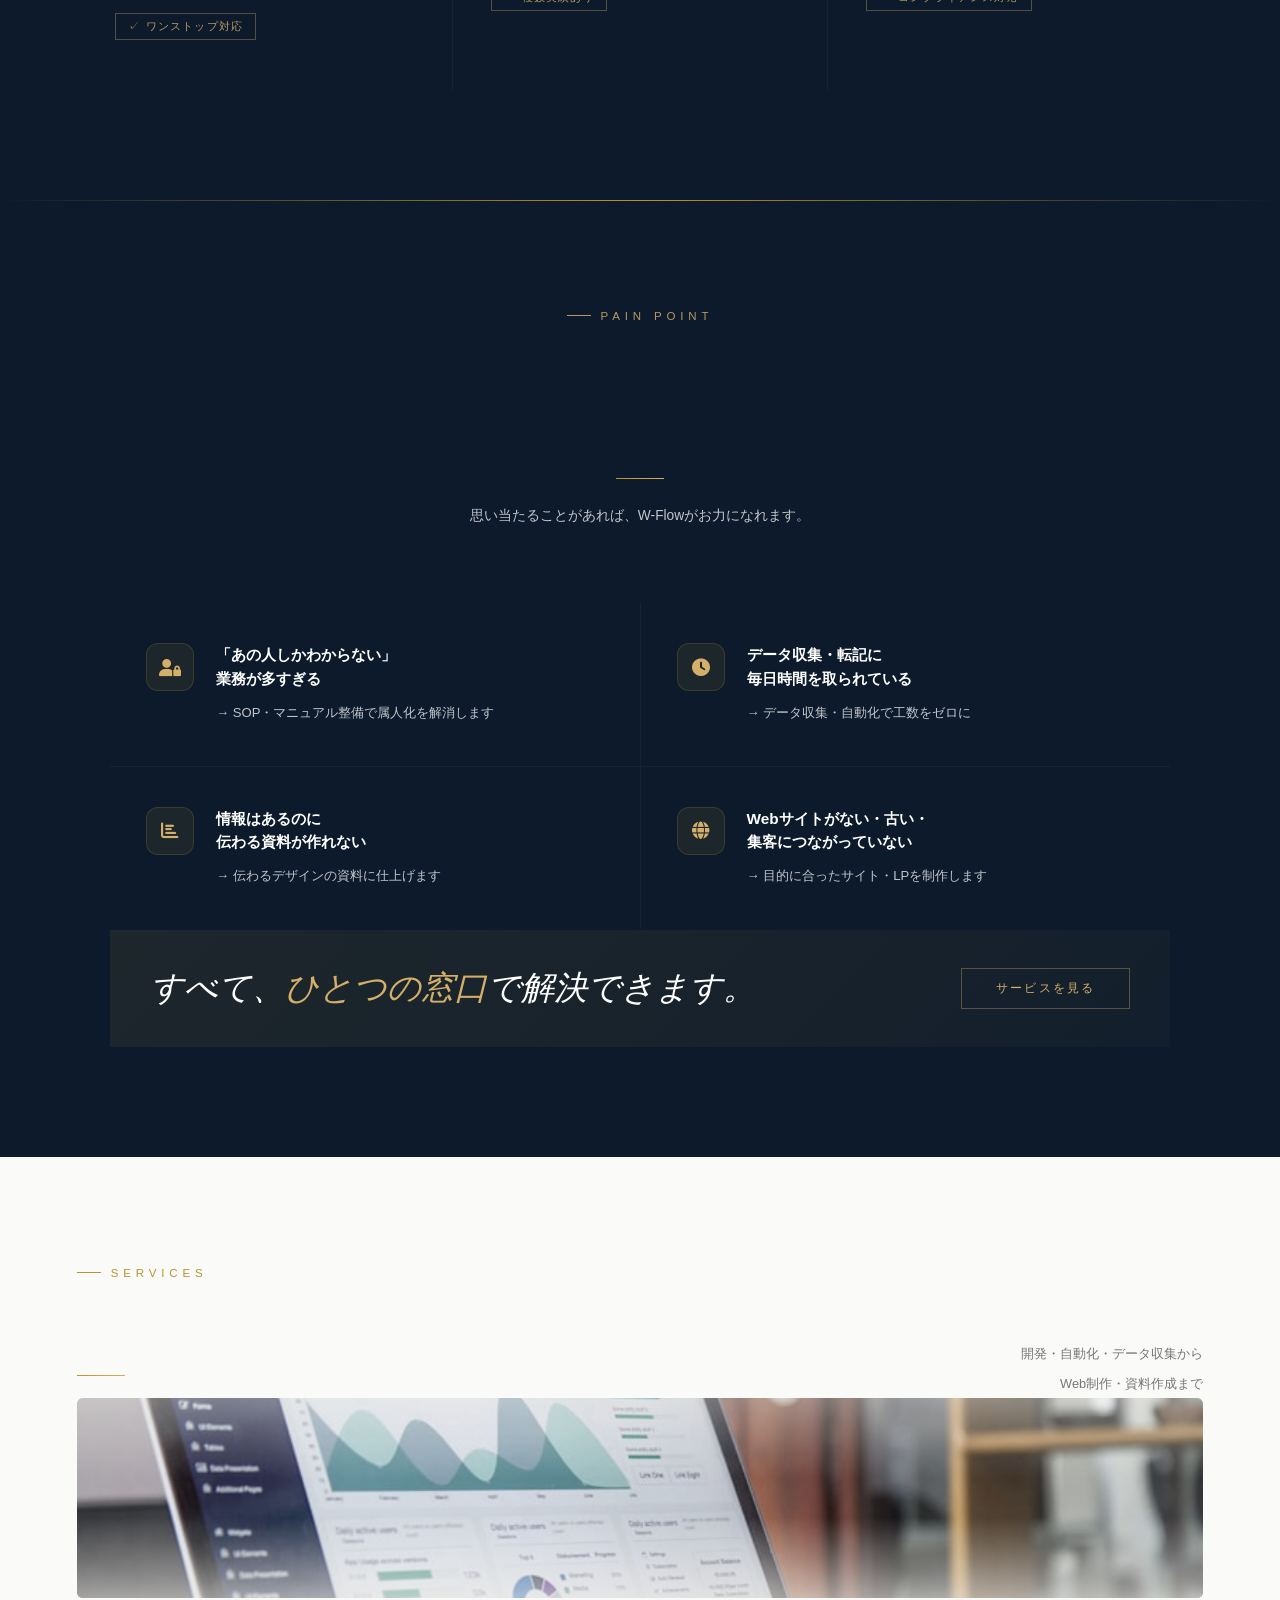
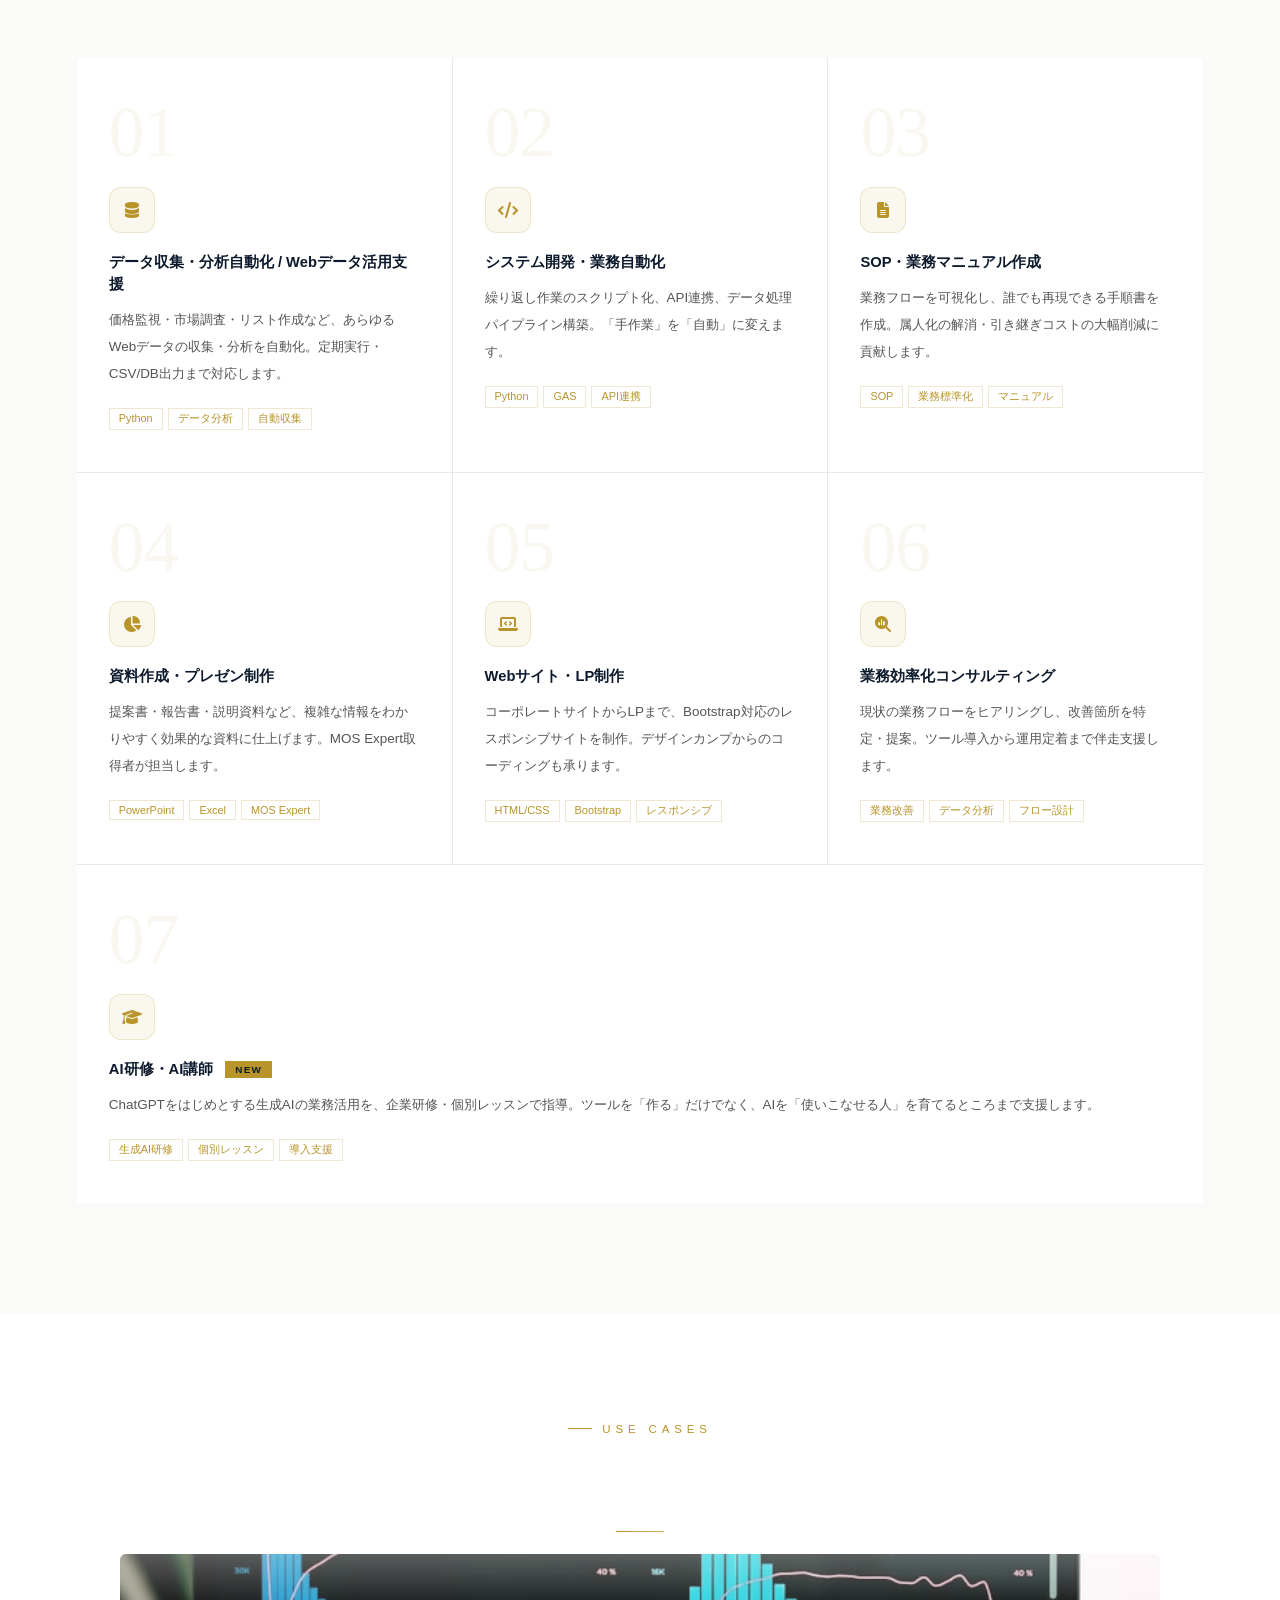
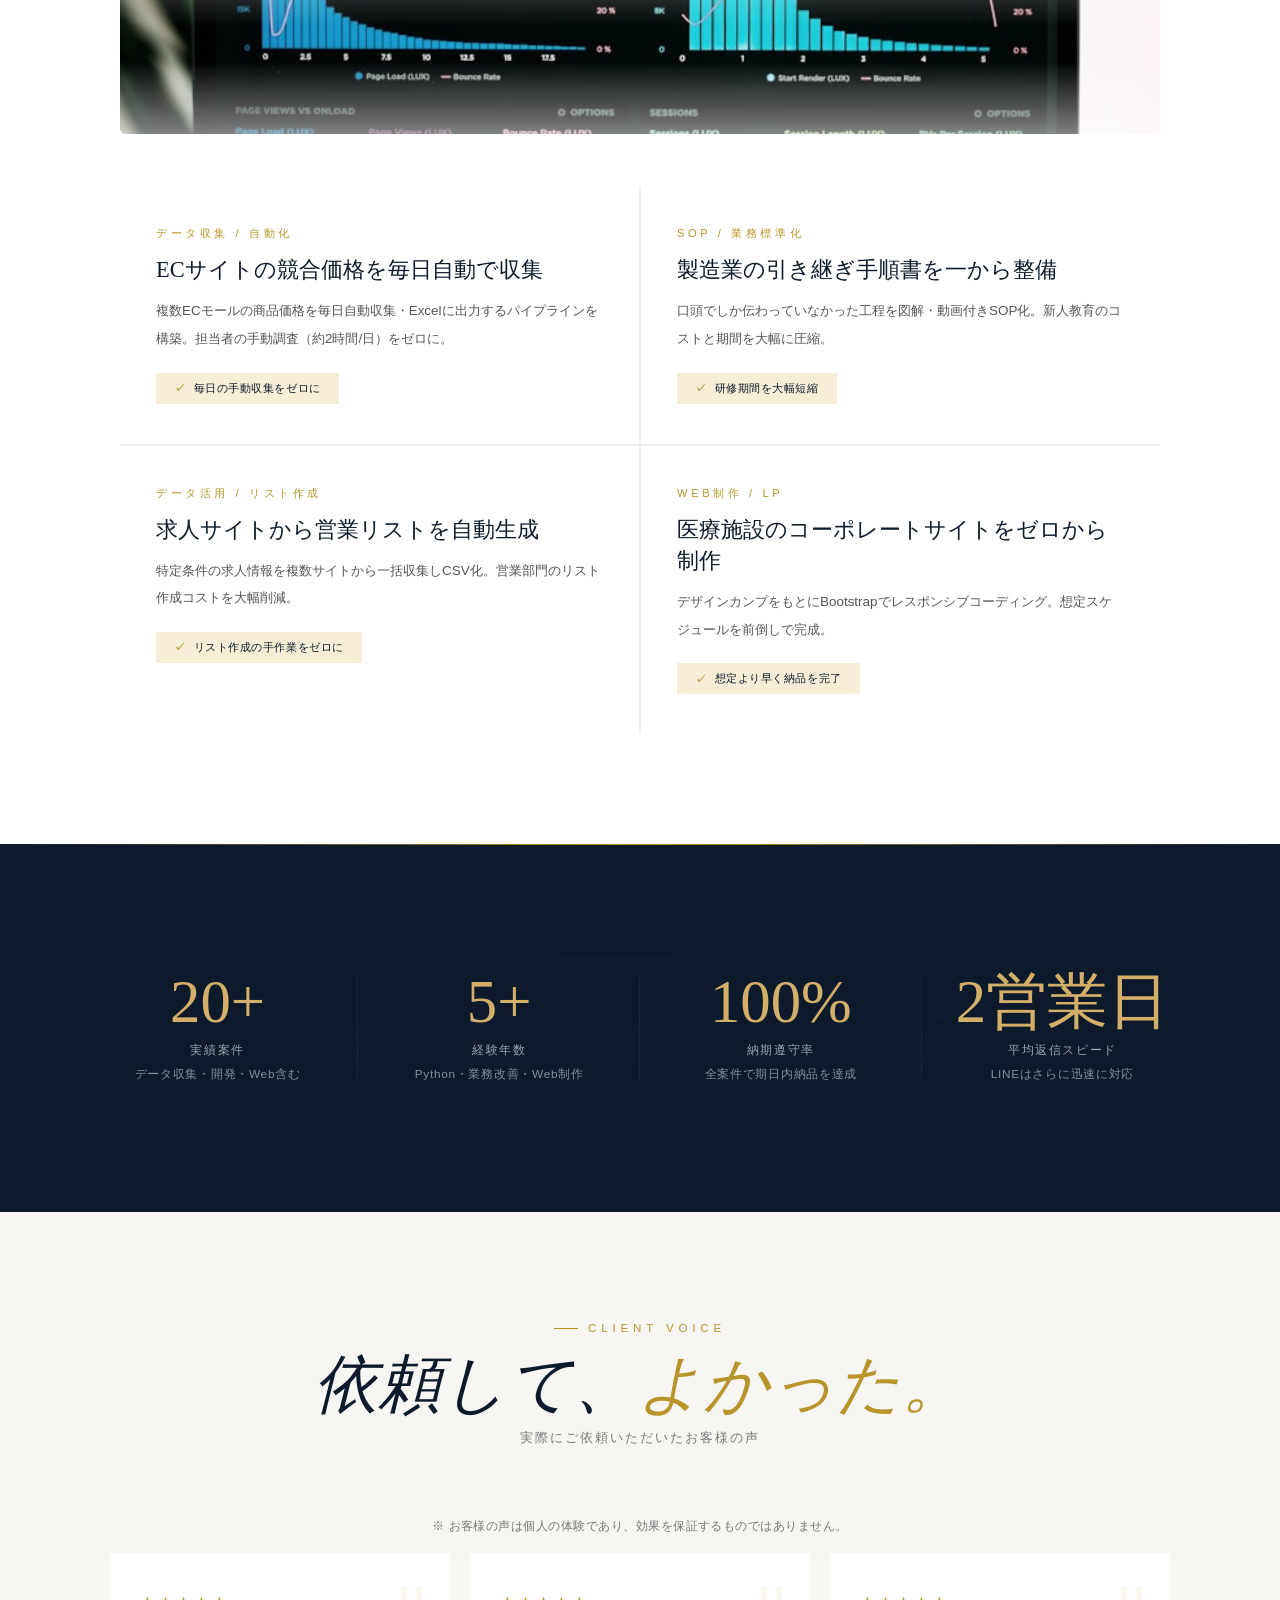
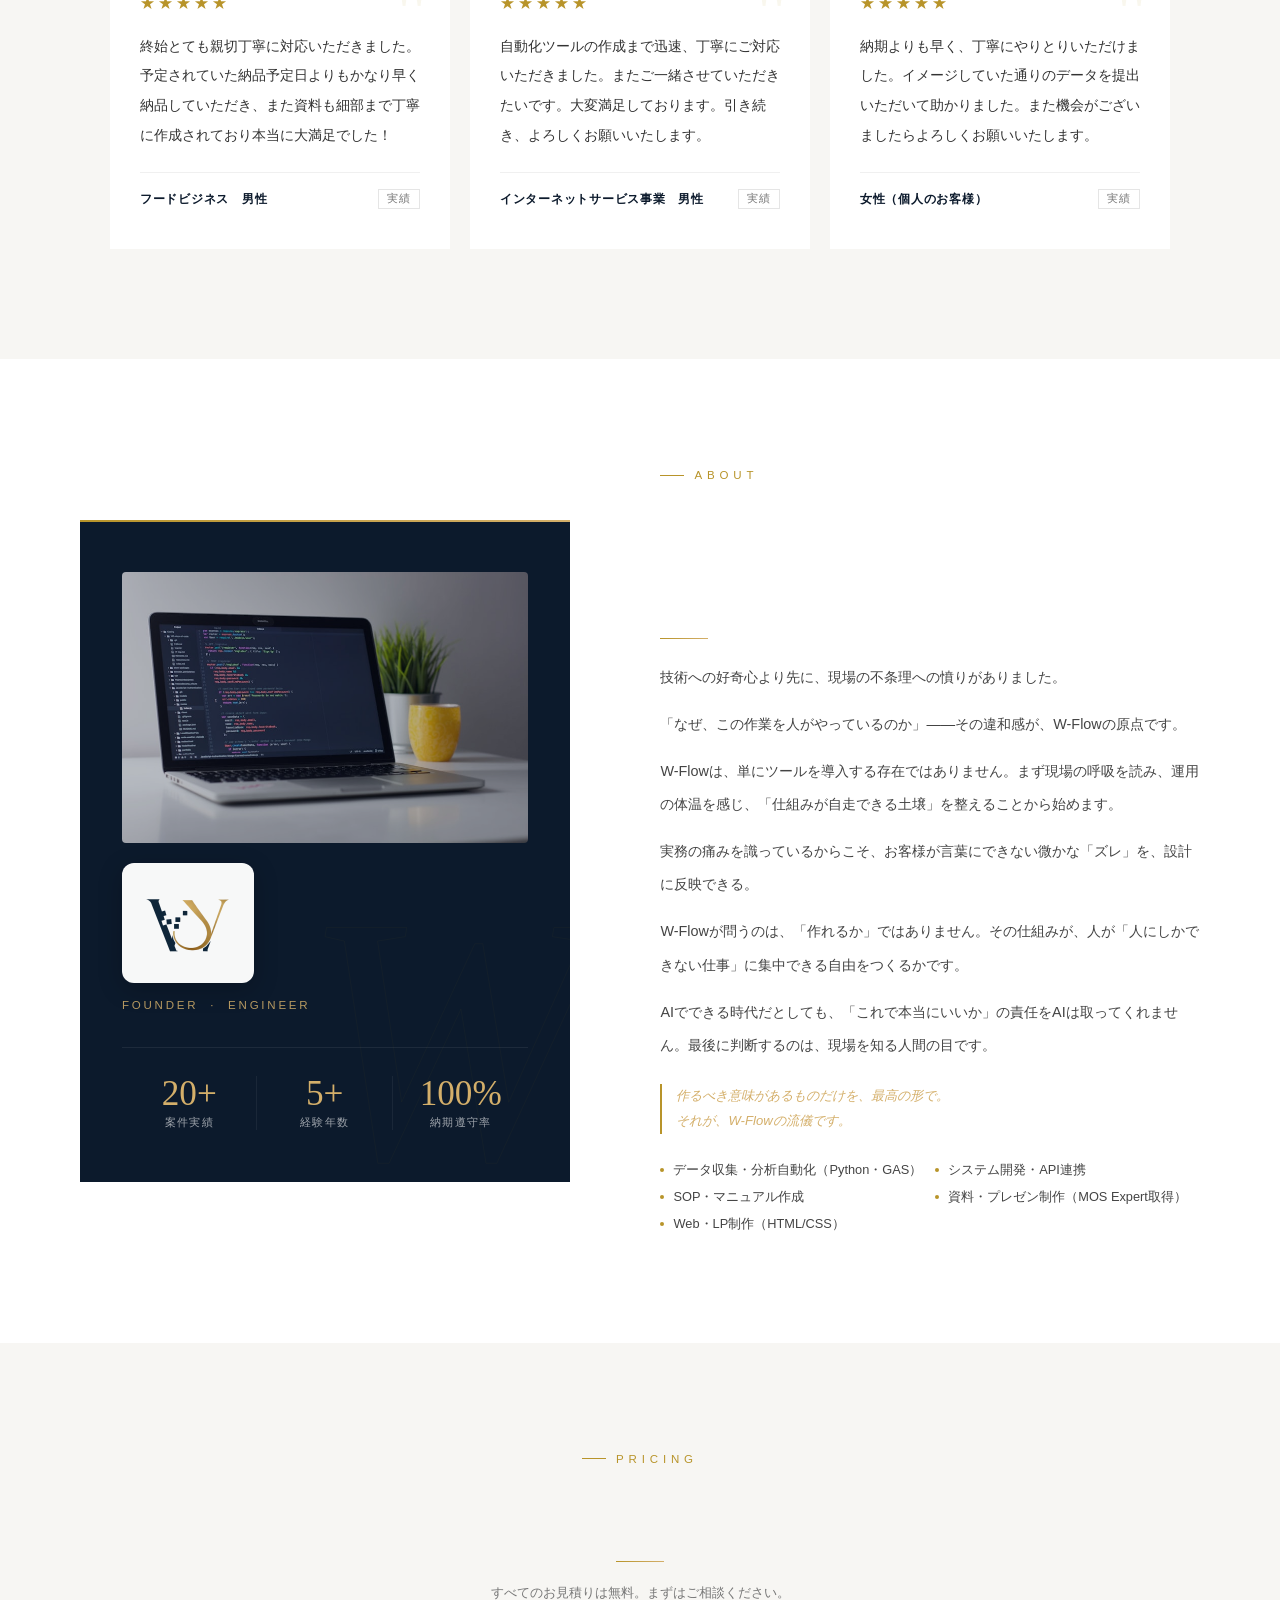
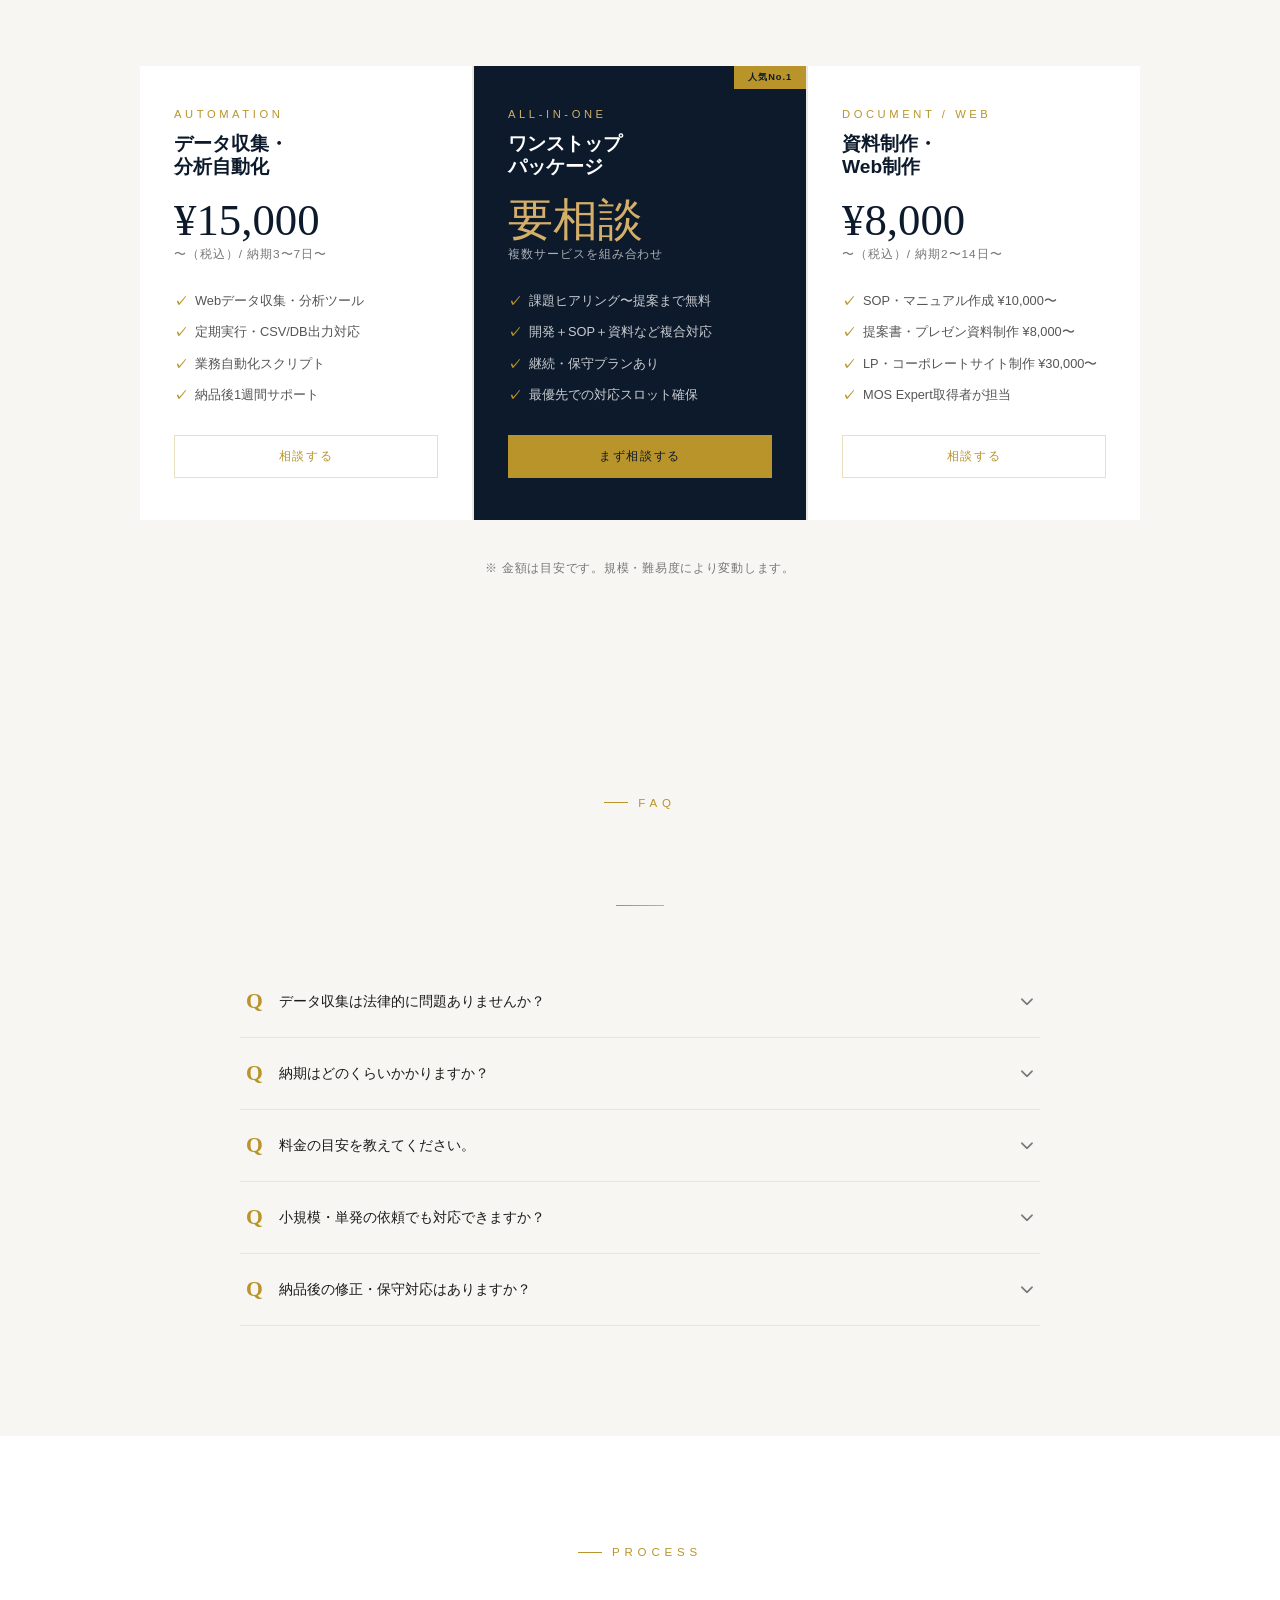
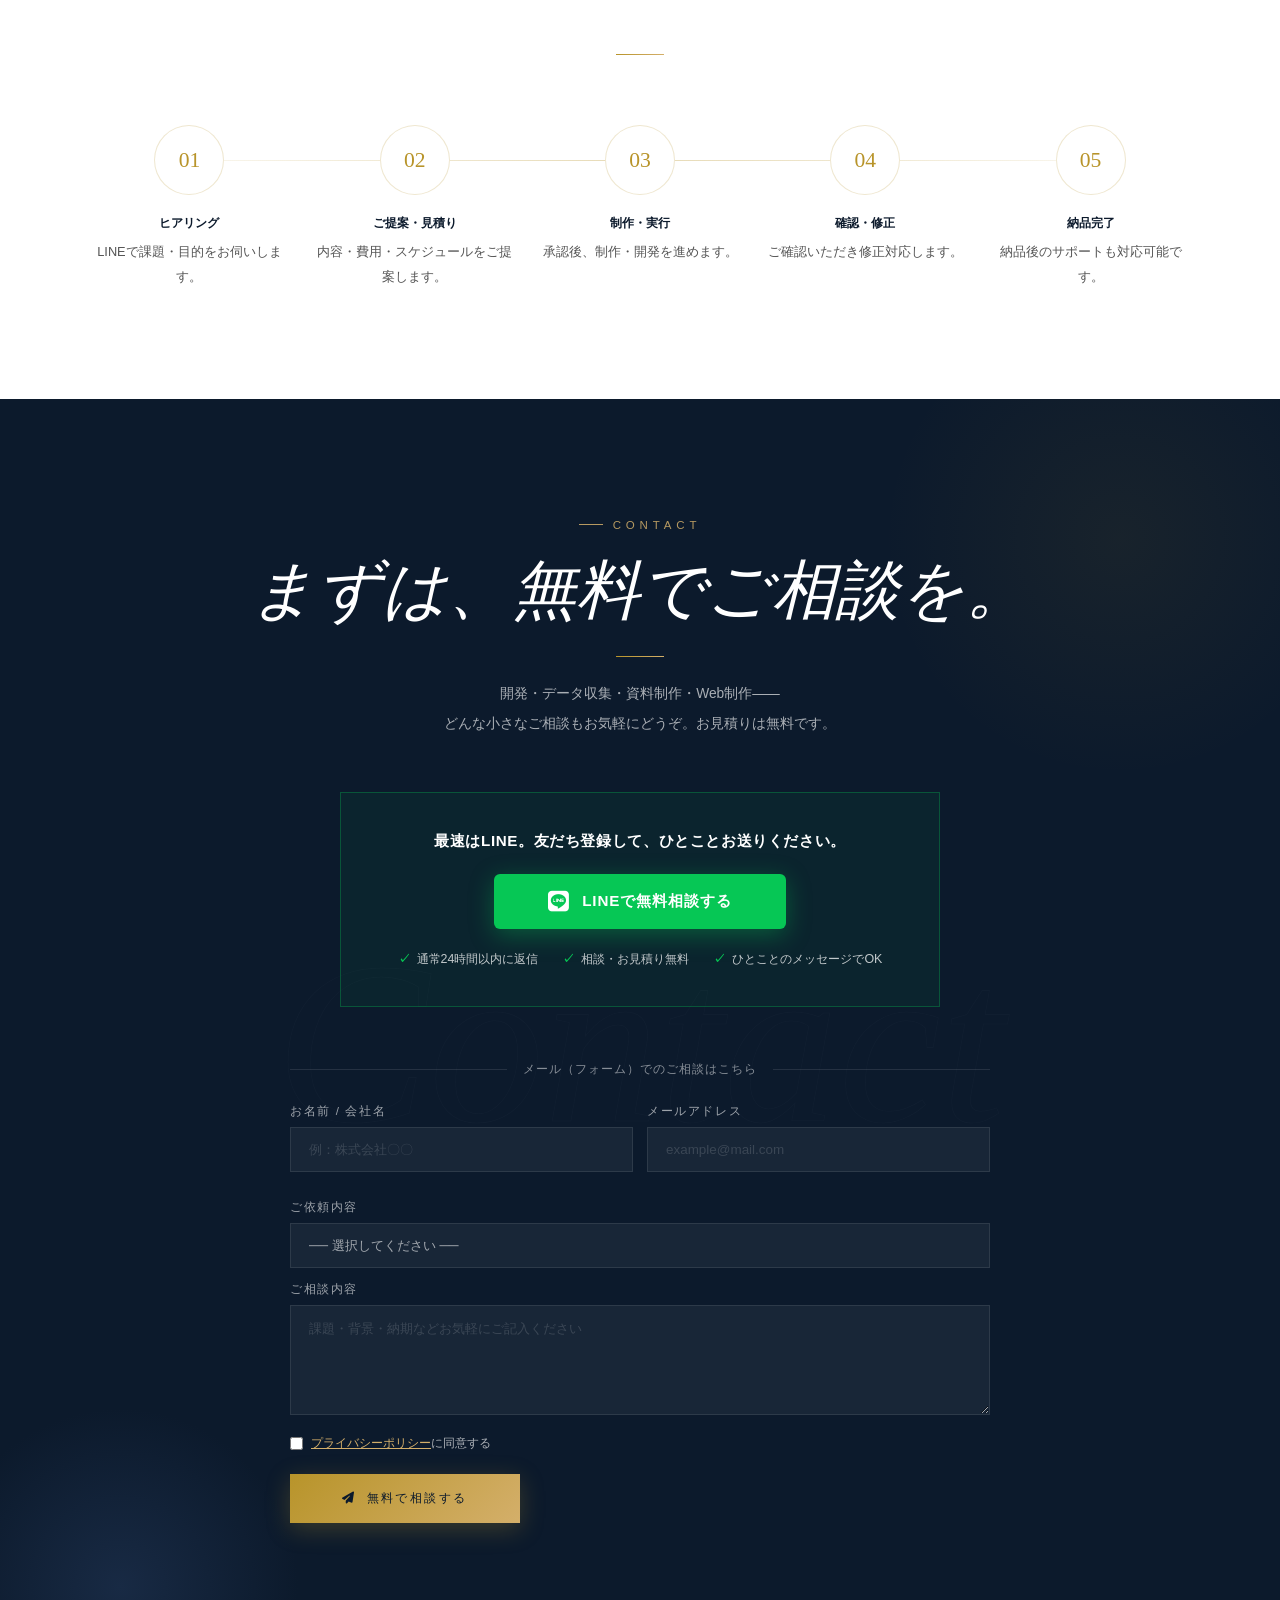
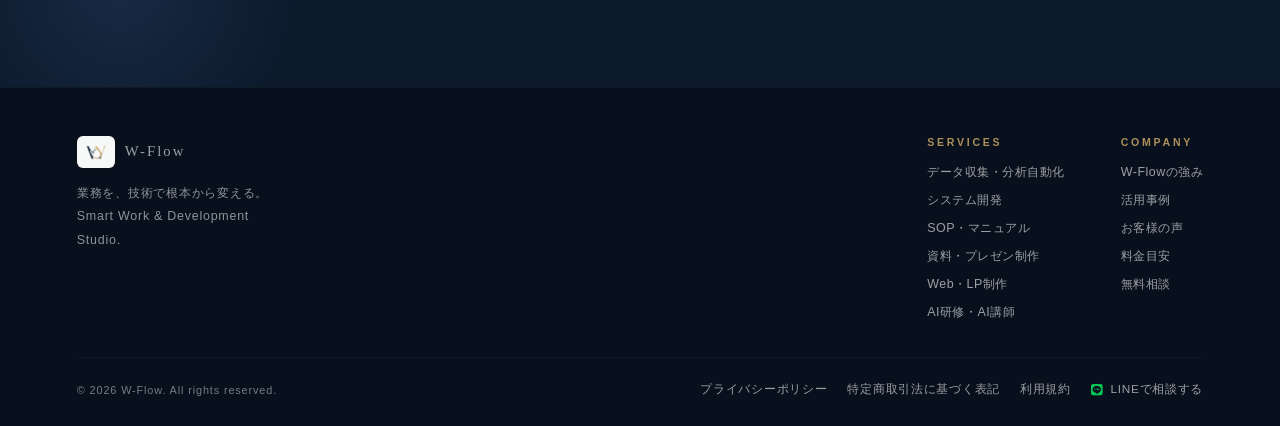
==== commit b3f4158b: "site: SEO基盤修正・LINE導線強化・AI研修サービス追加・可読性改善 - URLをwflowhp.pages.devに統一（canonical/OGP/sitemap/robots） - i" ====
--- a/index.html
+++ b/index.html
@@ -5,23 +5,36 @@
   <meta name="viewport" content="width=device-width, initial-scale=1.0">
   <meta name="referrer" content="strict-origin-when-cross-origin">
   <meta http-equiv="Content-Security-Policy" content="default-src 'self'; script-src 'self' 'unsafe-inline' https://www.googletagmanager.com; style-src 'self' 'unsafe-inline' https://fonts.googleapis.com https://cdnjs.cloudflare.com; font-src https://fonts.gstatic.com https://cdnjs.cloudflare.com; connect-src https://formspree.io https://www.google-analytics.com; img-src 'self' data:;">
-  <title>W-Flow | 業務自動化・データ活用・Web制作</title>
-  <meta name="description" content="W-Flowは業務自動化・データ収集分析・SOP作成・Web制作をワンストップで提供。技術力×業務改善力で、他にはできない課題解決をします。">
+  <title>W-Flow | 業務自動化・データ活用・AI研修・Web制作</title>
+  <meta name="description" content="W-Flowは業務自動化・データ収集分析・SOP作成・Web制作・AI研修をワンストップで提供。技術力×業務改善力で、他にはできない課題解決をします。">
   <link rel="icon" href="/assets/logo.png" type="image/png">
+  <link rel="canonical" href="https://wflowhp.pages.dev/">
   <link rel="preconnect" href="https://fonts.googleapis.com">
   <link rel="preconnect" href="https://fonts.gstatic.com" crossorigin>
   <link href="https://fonts.googleapis.com/css2?family=Cormorant+Garamond:ital,wght@0,300;0,400;0,600;1,300;1,400;1,600&family=Noto+Sans+JP:wght@300;400;500;700&display=swap" rel="stylesheet">
   <link rel="stylesheet" href="https://cdnjs.cloudflare.com/ajax/libs/font-awesome/6.5.0/css/all.min.css" integrity="sha512-Avb2QiuDEEvB4bZJYdft2mNjVShBftLdPG8FJ0V7irTLQ8Uo0qcPxh4Plq7G5tGm0rU+1SPhVotteLpBERwTkw==" crossorigin="anonymous" referrerpolicy="no-referrer">
   <!-- OGP / SNS カード -->
   <meta property="og:type" content="website">
-  <meta property="og:title" content="W-Flow | 業務自動化・データ活用・Web制作">
-  <meta property="og:description" content="W-Flowは業務自動化・データ収集分析・SOP作成・Web制作をワンストップで提供。技術力×業務改善力で、他にはできない課題解決をします。">
-  <meta property="og:url" content="https://w-flow.jp/">
-  <meta property="og:image" content="https://w-flow.jp/ogp.png">
+  <meta property="og:title" content="W-Flow | 業務自動化・データ活用・AI研修・Web制作">
+  <meta property="og:description" content="W-Flowは業務自動化・データ収集分析・SOP作成・Web制作・AI研修をワンストップで提供。技術力×業務改善力で、他にはできない課題解決をします。">
+  <meta property="og:url" content="https://wflowhp.pages.dev/">
+  <meta property="og:image" content="https://wflowhp.pages.dev/ogp.png">
   <meta property="og:site_name" content="W-Flow">
   <meta property="og:locale" content="ja_JP">
   <meta name="twitter:card" content="summary_large_image">
-  <meta name="twitter:image" content="https://w-flow.jp/ogp.png">
+  <meta name="twitter:image" content="https://wflowhp.pages.dev/ogp.png">
+  <script type="application/ld+json">
+  {"@context":"https://schema.org","@graph":[
+    {"@type":"ProfessionalService","@id":"https://wflowhp.pages.dev/#org","name":"W-Flow","url":"https://wflowhp.pages.dev/","logo":"https://wflowhp.pages.dev/assets/logo.png","image":"https://wflowhp.pages.dev/ogp.png","description":"業務自動化・データ収集分析・SOP作成・資料制作・Web制作・AI研修をワンストップで提供する開発スタジオ","areaServed":"JP","priceRange":"¥8,000〜"},
+    {"@type":"FAQPage","mainEntity":[
+      {"@type":"Question","name":"データ収集は法律的に問題ありませんか？","acceptedAnswer":{"@type":"Answer","text":"利用規約の確認・適切なリクエスト設計など、法的・倫理的に問題のない手法で対応しています。ご依頼前に対象の確認を行います。"}},
+      {"@type":"Question","name":"納期はどのくらいかかりますか？","acceptedAnswer":{"@type":"Answer","text":"データ収集・自動化ツールは3〜7日、SOP・資料制作は2〜5日、Webサイトは5〜10日が目安です。"}},
+      {"@type":"Question","name":"料金の目安を教えてください。","acceptedAnswer":{"@type":"Answer","text":"データ収集ツール：¥15,000〜、SOP・マニュアル作成：¥10,000〜、LP制作：¥30,000〜が目安です。お見積りは無料です。"}},
+      {"@type":"Question","name":"小規模・単発の依頼でも対応できますか？","acceptedAnswer":{"@type":"Answer","text":"はい、単発の小規模案件も歓迎です。柔軟に対応します。"}},
+      {"@type":"Question","name":"納品後の修正・保守対応はありますか？","acceptedAnswer":{"@type":"Answer","text":"納品後の微修正は原則対応しています。仕様変更時の修正対応プランもあります。"}}
+    ]}
+  ]}
+  </script>
   <!-- Google Analytics GA4 (loaded after cookie consent) -->
   <script>
   window.dataLayer=window.dataLayer||[];function gtag(){dataLayer.push(arguments);}
@@ -37,7 +50,7 @@
 <style>
 *,*::before,*::after{box-sizing:border-box;margin:0;padding:0;}
 html{scroll-behavior:smooth;}
-body{font-family:'Noto Sans JP',sans-serif;font-weight:400;color:#1a1a1a;background:#fff;overflow-x:hidden;cursor:none;}
+body{font-family:'Noto Sans JP',sans-serif;font-weight:400;color:#1a1a1a;background:#fff;overflow-x:hidden;}
 a{text-decoration:none;color:inherit;}
 img{max-width:100%;display:block;}
 
@@ -49,12 +62,6 @@
   --ease2:cubic-bezier(0.25,0.46,0.45,0.94);
 }
 
-/* ── GRAIN TEXTURE ── */
-body::after{
-  content:'';position:fixed;inset:0;z-index:9999;pointer-events:none;
-  background-image:url("data:image/svg+xml,%3Csvg viewBox='0 0 256 256' xmlns='http://www.w3.org/2000/svg'%3E%3Cfilter id='n'%3E%3CfeTurbulence type='fractalNoise' baseFrequency='0.9' numOctaves='4' stitchTiles='stitch'/%3E%3C/filter%3E%3Crect width='100%25' height='100%25' filter='url(%23n)' opacity='0.04'/%3E%3C/svg%3E");
-  opacity:.55;
-}
 
 /* ── LOGO BG ── */
 .logo-bg{background:rgba(255,255,255,.97);border-radius:8px;padding:5px 9px;display:inline-flex;align-items:center;justify-content:center;box-shadow:0 2px 12px rgba(0,0,0,.18);flex-shrink:0;}
@@ -62,21 +69,7 @@
 .logo-bg-md{border-radius:10px;padding:8px 14px;box-shadow:0 4px 16px rgba(0,0,0,.2);}
 .logo-bg-lg{border-radius:12px;padding:10px 16px;box-shadow:0 6px 24px rgba(0,0,0,.22);}
 
-/* ── LOADER ── */
-#loader{position:fixed;inset:0;z-index:9998;background:var(--navy-dk);display:flex;align-items:center;justify-content:center;transition:opacity .8s var(--ease),visibility .8s;}
-#loader.hide{opacity:0;visibility:hidden;}
-.ld-inner{display:flex;flex-direction:column;align-items:center;gap:20px;}
-.ld-logo{width:76px;opacity:0;transform:scale(.82);animation:ldIn .9s .2s var(--ease) forwards;}
-.ld-name{font-family:'Cormorant Garamond',serif;font-size:.95rem;letter-spacing:.52em;color:rgba(255,255,255,.3);opacity:0;animation:ldIn .8s .5s var(--ease) forwards;}
-.ld-bar{width:120px;height:1px;background:rgba(255,255,255,.08);overflow:hidden;opacity:0;animation:ldIn .6s .6s ease forwards;}
-.ld-fill{height:100%;width:0;background:linear-gradient(to right,var(--gold),var(--gold-l));animation:ldBar 1.3s .8s var(--ease) forwards;}
-@keyframes ldIn{to{opacity:1;transform:scale(1);}}
-@keyframes ldBar{to{width:100%;}}
-
-/* ── CURSOR ── */
-.cur{width:5px;height:5px;border-radius:50%;background:var(--gold-l);position:fixed;pointer-events:none;z-index:9997;transform:translate(-50%,-50%);transition:transform .1s;}
-.cur-r{width:32px;height:32px;border-radius:50%;border:1px solid rgba(212,175,106,.4);position:fixed;pointer-events:none;z-index:9996;transform:translate(-50%,-50%);transition:width .5s var(--ease),height .5s var(--ease),border-color .3s,opacity .3s;}
-.cur.drag,.cur-r.drag{width:64px;height:64px;border-color:rgba(212,175,106,.7);background:transparent;}
+
 
 /* ── PROGRESS ── */
 #prog{position:fixed;top:0;left:0;height:2px;width:0;z-index:9995;background:linear-gradient(to right,var(--gold),var(--gold-l));transition:width .1s linear;}
@@ -85,8 +78,8 @@
 #float-line{position:fixed;right:24px;bottom:28px;z-index:600;display:flex;flex-direction:column;align-items:center;gap:9px;}
 .fl-btn{width:54px;height:54px;border-radius:50%;background:#06c755;color:#fff;display:flex;align-items:center;justify-content:center;font-size:1.4rem;box-shadow:0 4px 20px rgba(6,199,85,.4);transition:transform .3s var(--ease),box-shadow .3s;position:relative;}
 .fl-btn:hover{transform:scale(1.1);box-shadow:0 8px 28px rgba(6,199,85,.55);}
-.fl-badge{position:absolute;top:-4px;right:-4px;background:var(--gold);color:var(--navy-dk);font-size:.5rem;font-weight:700;padding:2px 5px;border-radius:8px;letter-spacing:.04em;white-space:nowrap;}
-.fl-label{font-size:.58rem;letter-spacing:.1em;color:rgba(255,255,255,.5);background:rgba(12,26,44,.85);padding:3px 8px;border-radius:10px;white-space:nowrap;}
+.fl-badge{position:absolute;top:-4px;right:-4px;background:var(--gold);color:var(--navy-dk);font-size:.6rem;font-weight:700;padding:2px 5px;border-radius:8px;letter-spacing:.04em;white-space:nowrap;}
+.fl-label{font-size:.68rem;letter-spacing:.1em;color:rgba(255,255,255,.85);background:rgba(12,26,44,.85);padding:3px 8px;border-radius:10px;white-space:nowrap;}
 
 /* ── HEADER ── */
 header{position:fixed;top:0;left:0;right:0;z-index:500;height:64px;padding:0 5%;display:flex;align-items:center;justify-content:space-between;transition:background .4s,backdrop-filter .4s;}
@@ -96,7 +89,7 @@
 .logo-t{font-family:'Cormorant Garamond',serif;font-size:1.3rem;font-weight:600;color:#fff;letter-spacing:.12em;}
 .logo-t em{font-style:normal;color:var(--gold-l);}
 nav ul{list-style:none;display:flex;gap:26px;}
-nav a{font-size:.69rem;letter-spacing:.18em;text-transform:uppercase;color:rgba(255,255,255,.45);position:relative;transition:color .3s;}
+nav a{font-size:.78rem;letter-spacing:.14em;text-transform:uppercase;color:rgba(255,255,255,.72);position:relative;transition:color .3s;}
 nav a::after{content:'';position:absolute;bottom:-3px;left:0;width:0;height:1px;background:var(--gold-l);transition:width .35s var(--ease);}
 nav a:hover{color:var(--gold-l);}
 nav a:hover::after{width:100%;}
@@ -118,16 +111,16 @@
 .h-geo-ring:nth-child(4){inset:36%;border-color:rgba(212,175,106,.05);}
 .h-geo-wm{position:absolute;inset:0;display:flex;align-items:center;justify-content:center;font-family:'Cormorant Garamond',serif;font-style:italic;font-size:min(34vw,460px);font-weight:300;line-height:1;color:transparent;-webkit-text-stroke:1px rgba(184,148,42,.06);pointer-events:none;user-select:none;}
 .h-con{position:relative;z-index:2;max-width:680px;}
-.h-eye{font-size:.64rem;letter-spacing:.4em;text-transform:uppercase;color:rgba(212,175,106,.7);margin-bottom:28px;opacity:0;transform:translateY(12px);transition:opacity .7s .1s var(--ease),transform .7s .1s var(--ease);display:flex;align-items:center;gap:14px;}
+.h-eye{font-size:.72rem;letter-spacing:.4em;text-transform:uppercase;color:rgba(212,175,106,.85);margin-bottom:28px;opacity:0;transform:translateY(12px);transition:opacity .7s .1s var(--ease),transform .7s .1s var(--ease);display:flex;align-items:center;gap:14px;}
 .h-eye::before{content:'';display:block;width:32px;height:1px;background:var(--gold);flex-shrink:0;}
 .h-tw{overflow:hidden;margin-bottom:4px;}
 .h-t{font-family:'Cormorant Garamond',serif;font-size:clamp(1.6rem,4.2vw,4.2rem);font-weight:300;color:#fff;line-height:1.2;transform:translateY(105%);transition:transform 1.1s var(--ease);}
 .h-t strong{font-weight:600;}
 .h-t em{font-style:italic;color:var(--gold-l);}
 .h-tw2{overflow:hidden;margin-bottom:48px;}
-.h-t2{font-family:'Cormorant Garamond',serif;font-size:clamp(.9rem,2.2vw,2rem);font-weight:300;font-style:italic;color:rgba(255,255,255,.6);line-height:1.35;transform:translateY(105%);transition:transform 1.1s .14s var(--ease);}
+.h-t2{font-family:'Cormorant Garamond',serif;font-size:clamp(.9rem,2.2vw,2rem);font-weight:300;font-style:italic;color:rgba(255,255,255,.78);line-height:1.35;transform:translateY(105%);transition:transform 1.1s .14s var(--ease);}
 .h-tags{display:flex;gap:6px;flex-wrap:wrap;margin-bottom:40px;opacity:0;transform:translateY(12px);transition:opacity .7s .42s var(--ease),transform .7s .42s var(--ease);}
-.h-tag{font-size:.62rem;padding:5px 13px;border:1px solid rgba(212,175,106,.22);color:rgba(212,175,106,.65);letter-spacing:.1em;}
+.h-tag{font-size:.72rem;padding:5px 13px;border:1px solid rgba(212,175,106,.3);color:rgba(212,175,106,.85);letter-spacing:.1em;}
 .h-btns{display:flex;gap:16px;align-items:center;flex-wrap:wrap;opacity:0;transform:translateY(12px);transition:opacity .7s .58s var(--ease),transform .7s .58s var(--ease);}
 #hero.rdy .h-eye,#hero.rdy .h-tags,#hero.rdy .h-btns{opacity:1;transform:translateY(0);}
 #hero.rdy .h-t,#hero.rdy .h-t2{transform:translateY(0);}
@@ -135,11 +128,11 @@
 .btn-g::after{content:'';position:absolute;inset:0;background:rgba(255,255,255,.0);transition:background .3s;}
 .btn-g:hover::after{background:rgba(255,255,255,.1);}
 .btn-g:hover{box-shadow:0 12px 36px rgba(184,148,42,.48);}
-.btn-ln{font-size:.72rem;letter-spacing:.16em;text-transform:uppercase;color:rgba(255,255,255,.45);display:flex;align-items:center;gap:9px;transition:color .3s;}
+.btn-ln{font-size:.76rem;letter-spacing:.14em;text-transform:uppercase;color:rgba(255,255,255,.7);display:flex;align-items:center;gap:9px;transition:color .3s;}
 .btn-ln i{font-size:.7rem;transition:transform .3s;}
 .btn-ln:hover{color:var(--gold-l);}
 .btn-ln:hover i{transform:translateX(4px);}
-.h-sc{position:absolute;left:6%;bottom:8vh;z-index:2;display:flex;align-items:center;gap:12px;color:rgba(255,255,255,.2);font-size:.56rem;letter-spacing:.26em;text-transform:uppercase;opacity:0;transition:opacity .7s 1.4s ease;}
+.h-sc{position:absolute;left:6%;bottom:8vh;z-index:2;display:flex;align-items:center;gap:12px;color:rgba(255,255,255,.55);font-size:.66rem;letter-spacing:.26em;text-transform:uppercase;opacity:0;transition:opacity .7s 1.4s ease;}
 #hero.rdy .h-sc{opacity:1;}
 .h-sc-line{width:1px;height:40px;background:linear-gradient(to bottom,transparent,var(--gold-l),transparent);animation:scPulse 2.5s ease-in-out infinite;}
 @keyframes scPulse{0%,100%{transform:scaleY(1);opacity:.5}50%{transform:scaleY(.4);opacity:.15}}
@@ -147,15 +140,15 @@
 /* ── MARQUEE ── */
 #marquee{background:var(--gold);overflow:hidden;padding:11px 0;position:relative;z-index:10;}
 .mq-track{display:flex;gap:0;animation:mqScroll 26s linear infinite;}
-.mq-item{display:flex;align-items:center;gap:28px;padding:0 28px;white-space:nowrap;font-size:.68rem;font-weight:500;letter-spacing:.22em;text-transform:uppercase;color:var(--navy-dk);}
+.mq-item{display:flex;align-items:center;gap:28px;padding:0 28px;white-space:nowrap;font-size:.75rem;font-weight:500;letter-spacing:.18em;text-transform:uppercase;color:var(--navy-dk);}
 .mq-dot{width:4px;height:4px;border-radius:50%;background:var(--navy-dk);opacity:.45;flex-shrink:0;}
 @keyframes mqScroll{from{transform:translateX(0)}to{transform:translateX(-50%)}}
 
 /* ── SECTION BASE ── */
 section{padding:110px 6%;}
-.lbl{font-size:.62rem;letter-spacing:.42em;text-transform:uppercase;color:var(--gold);display:flex;align-items:center;gap:10px;margin-bottom:14px;}
+.lbl{font-size:.72rem;letter-spacing:.42em;text-transform:uppercase;color:var(--gold);display:flex;align-items:center;gap:10px;margin-bottom:14px;}
 .lbl::before{content:'';display:block;width:24px;height:1px;background:currentColor;flex-shrink:0;}
-.lbl-w{color:rgba(212,175,106,.7);}
+.lbl-w{color:rgba(212,175,106,.85);}
 .ttl{font-family:'Cormorant Garamond',serif;font-weight:300;font-size:clamp(2.2rem,4.2vw,3.6rem);color:var(--navy-dk);line-height:1.12;}
 .ttl em{font-style:italic;color:var(--gold);}
 .ttl-w{color:#fff;}
@@ -164,7 +157,7 @@
 .ln.on{width:48px;}
 .ln-c{margin:22px auto;}
 .bd{font-size:.88rem;color:var(--gray);line-height:2.3;max-width:520px;}
-.bd-w{color:rgba(255,255,255,.5);}
+.bd-w{color:rgba(255,255,255,.75);}
 .rw{overflow:hidden;}
 .rv{display:block;transform:translateY(108%);transition:transform 1s var(--ease);}
 .rv.on{transform:translateY(0);}
@@ -178,7 +171,7 @@
 #why::before{content:'';position:absolute;top:0;left:0;right:0;height:1px;background:linear-gradient(to right,transparent,var(--gold),transparent);}
 .why-intro{display:grid;grid-template-columns:1fr 1fr;gap:80px;align-items:end;margin-bottom:70px;}
 .why-intro-r{padding-bottom:4px;}
-.why-intro-note{font-size:.84rem;color:rgba(255,255,255,.6);line-height:2.2;margin-top:20px;}
+.why-intro-note{font-size:.86rem;color:rgba(255,255,255,.78);line-height:2.2;margin-top:20px;}
 .why-grid{display:grid;grid-template-columns:repeat(3,1fr);gap:1px;background:rgba(255,255,255,.04);}
 .why-card{background:var(--navy-dk);padding:50px 38px;position:relative;overflow:hidden;transition:background .4s;}
 .why-card:hover{background:#172847;}
@@ -188,8 +181,8 @@
 .why-icon{width:52px;height:52px;border-radius:14px;margin-bottom:26px;background:rgba(184,148,42,.08);border:1px solid rgba(184,148,42,.18);display:flex;align-items:center;justify-content:center;color:var(--gold-l);font-size:1.15rem;transition:background .4s,transform .4s;}
 .why-card:hover .why-icon{background:rgba(184,148,42,.2);transform:scale(1.06) rotate(-3deg);}
 .why-ttl{font-size:1rem;font-weight:700;color:#fff;margin-bottom:14px;line-height:1.55;}
-.why-txt{font-size:.8rem;font-weight:300;color:rgba(255,255,255,.65);line-height:2.15;}
-.why-badge{display:inline-flex;align-items:center;gap:6px;margin-top:20px;font-size:.6rem;padding:5px 12px;border:1px solid rgba(212,175,106,.25);color:rgba(212,175,106,.6);letter-spacing:.1em;}
+.why-txt{font-size:.84rem;font-weight:400;color:rgba(255,255,255,.8);line-height:2.15;}
+.why-badge{display:inline-flex;align-items:center;gap:6px;margin-top:20px;font-size:.7rem;padding:5px 12px;border:1px solid rgba(212,175,106,.35);color:rgba(212,175,106,.85);letter-spacing:.1em;}
 .why-badge::before{content:'✓';color:var(--gold);}
 
 /* ── PAIN POINT ── */
@@ -197,15 +190,15 @@
 #problem::before{content:'';position:absolute;top:0;left:0;right:0;height:1px;background:linear-gradient(to right,transparent,var(--gold),transparent);}
 .pain-inner{max-width:1060px;margin:0 auto;}
 .pain-top{text-align:center;margin-bottom:72px;}
-.pain-intro{font-size:.86rem;color:rgba(255,255,255,.6);line-height:2.2;max-width:420px;margin:.6rem auto 0;}
+.pain-intro{font-size:.86rem;color:rgba(255,255,255,.75);line-height:2.2;max-width:420px;margin:.6rem auto 0;}
 .pain-grid{display:grid;grid-template-columns:repeat(2,1fr);gap:1px;background:rgba(255,255,255,.04);}
 .pain-card{background:#0C1A2C;padding:40px 36px;display:flex;align-items:flex-start;gap:22px;cursor:default;transition:background .4s;}
 .pain-card:hover{background:#102236;}
 .pain-icon{width:48px;height:48px;border-radius:12px;flex-shrink:0;background:rgba(184,148,42,.1);border:1px solid rgba(184,148,42,.2);display:flex;align-items:center;justify-content:center;color:var(--gold-l);font-size:1.1rem;transition:background .4s,transform .4s;}
 .pain-card:hover .pain-icon{background:rgba(184,148,42,.22);transform:scale(1.08);}
 .pain-q{font-size:.96rem;font-weight:700;color:#fff;margin-bottom:9px;line-height:1.55;}
-.pain-a{font-size:.76rem;font-weight:400;color:rgba(255,255,255,.6);line-height:1.95;transition:color .4s;}
-.pain-card:hover .pain-a{color:rgba(212,175,106,.6);}
+.pain-a{font-size:.82rem;font-weight:400;color:rgba(255,255,255,.75);line-height:1.95;transition:color .4s;}
+.pain-card:hover .pain-a{color:rgba(212,175,106,.85);}
 .pain-resolve{margin-top:1px;background:linear-gradient(135deg,rgba(184,148,42,.1),rgba(184,148,42,.04));padding:36px 40px;display:flex;align-items:center;justify-content:space-between;gap:20px;flex-wrap:wrap;}
 .pain-resolve-txt{font-family:'Cormorant Garamond',serif;font-style:italic;font-size:clamp(1.5rem,2.6vw,2.1rem);color:#fff;}
 .pain-resolve-txt em{color:var(--gold-l);}
@@ -229,10 +222,10 @@
 .svc:hover .svc-icon{background:rgba(212,175,106,.15);color:var(--gold-l);transform:rotate(6deg);}
 .svc-nm{font-size:.92rem;font-weight:700;color:var(--navy-dk);margin-bottom:12px;line-height:1.5;position:relative;z-index:1;transition:color .4s;}
 .svc:hover .svc-nm{color:#fff;}
-.svc-tx{font-size:.8rem;color:#555;line-height:2;position:relative;z-index:1;transition:color .4s;}
+.svc-tx{font-size:.84rem;color:#555;line-height:2;position:relative;z-index:1;transition:color .4s;}
 .svc:hover .svc-tx{color:rgba(255,255,255,.52);}
 .svc-tg{display:flex;flex-wrap:wrap;gap:5px;margin-top:20px;position:relative;z-index:1;}
-.tag{font-size:.59rem;padding:3px 9px;border:1px solid rgba(184,148,42,.22);color:var(--gold);transition:border-color .4s,color .4s;}
+.tag{font-size:.68rem;padding:3px 9px;border:1px solid rgba(184,148,42,.22);color:var(--gold);transition:border-color .4s,color .4s;}
 .svc:hover .tag{border-color:rgba(212,175,106,.28);color:var(--gold-l);}
 .svc-arr{position:absolute;bottom:28px;right:28px;font-size:1rem;color:rgba(212,175,106,0);transition:color .4s,transform .4s;z-index:1;}
 .svc:hover .svc-arr{color:var(--gold-l);transform:translate(3px,-3px);}
@@ -248,30 +241,31 @@
 .uc-card::before{content:'';position:absolute;top:0;left:0;bottom:0;width:3px;background:linear-gradient(to bottom,var(--gold),var(--gold-l));transform:scaleY(0);transform-origin:top;transition:transform .5s var(--ease);}
 .uc-card:hover::before{transform:scaleY(1);}
 .uc-card:hover{box-shadow:0 14px 48px rgba(0,0,0,.08);transform:translateY(-3px);}
-.uc-cat{font-size:.62rem;letter-spacing:.32em;text-transform:uppercase;color:var(--gold);margin-bottom:13px;}
+.uc-cat{font-size:.7rem;letter-spacing:.32em;text-transform:uppercase;color:var(--gold);margin-bottom:13px;}
 .uc-ttl{font-family:'Cormorant Garamond',serif;font-size:1.4rem;font-weight:400;color:var(--navy-dk);margin-bottom:12px;line-height:1.4;}
 .uc-txt{font-size:.84rem;color:#555;line-height:2.05;}
 .uc-result{display:inline-flex;align-items:center;gap:8px;margin-top:20px;padding:8px 18px;background:var(--gold-p);font-size:.7rem;color:var(--navy-dk);font-weight:500;letter-spacing:.05em;}
 .uc-result::before{content:'✓';color:var(--gold);font-weight:700;}
 
+
 /* ── NUMBERS ── */
 #numbers{background:var(--navy-dk);padding:80px 6%;position:relative;overflow:hidden;}
 #numbers::before{content:'';position:absolute;top:0;left:0;right:0;height:1px;background:linear-gradient(to right,transparent,var(--gold),transparent);}
-/* Large bg text */
 #numbers::after{content:'W-Flow';position:absolute;top:50%;left:50%;transform:translate(-50%,-48%);font-family:'Cormorant Garamond',serif;font-style:italic;font-size:18vw;font-weight:300;white-space:nowrap;color:transparent;-webkit-text-stroke:1px rgba(255,255,255,.025);pointer-events:none;user-select:none;}
 .num-grid{display:grid;grid-template-columns:repeat(4,1fr);position:relative;z-index:1;}
 .num-it{padding:48px 24px;text-align:center;position:relative;}
 .num-it::after{content:'';position:absolute;top:50%;right:0;transform:translateY(-50%);height:50%;width:1px;background:rgba(255,255,255,.06);}
 .num-it:last-child::after{display:none;}
 .num-v{font-family:'Cormorant Garamond',serif;font-size:3.8rem;font-weight:300;color:var(--gold-l);line-height:1;margin-bottom:10px;}
-.num-l{font-size:.64rem;color:rgba(255,255,255,.28);letter-spacing:.16em;}
+.num-l{font-size:.72rem;color:rgba(255,255,255,.6);letter-spacing:.14em;}
+.num-sub{font-size:.74rem;color:rgba(255,255,255,.5);margin-top:6px;letter-spacing:.06em;line-height:1.7;}
 
 /* ── VOICE ── */
 #feedback{background:var(--off);text-align:center;position:relative;overflow:hidden;}
 .voice-top{margin-bottom:72px;}
 .voice-hl{font-family:'Cormorant Garamond',serif;font-style:italic;font-weight:300;font-size:clamp(2.6rem,5vw,4.4rem);color:var(--navy-dk);line-height:1.15;margin-bottom:8px;}
 .voice-hl em{color:var(--gold);}
-.voice-sub{font-size:.76rem;color:var(--gray);letter-spacing:.16em;}
+.voice-sub{font-size:.8rem;color:var(--gray);letter-spacing:.16em;}
 .voice-grid{display:grid;grid-template-columns:repeat(3,1fr);gap:20px;max-width:1060px;margin:0 auto;}
 .voice-card{background:#fff;padding:40px 30px;text-align:left;position:relative;overflow:hidden;transition:box-shadow .4s,transform .4s;}
 .voice-card::after{content:'';position:absolute;bottom:0;left:0;right:0;height:2px;background:linear-gradient(to right,var(--gold),var(--gold-l));transform:scaleX(0);transform-origin:left;transition:transform .5s var(--ease);}
@@ -281,8 +275,8 @@
 .star{color:var(--gold);font-size:.95rem;}
 .voice-tx{font-size:.86rem;color:#333;line-height:2.15;margin-bottom:22px;}
 .voice-footer{display:flex;align-items:center;justify-content:space-between;padding-top:16px;border-top:1px solid rgba(0,0,0,.06);}
-.voice-au{font-size:.71rem;color:var(--navy-dk);font-weight:700;letter-spacing:.06em;}
-.voice-src{font-size:.6rem;color:var(--gray);letter-spacing:.1em;padding:2px 8px;border:1px solid rgba(0,0,0,.1);}
+.voice-au{font-size:.78rem;color:var(--navy-dk);font-weight:700;letter-spacing:.06em;}
+.voice-src{font-size:.68rem;color:var(--gray);letter-spacing:.1em;padding:2px 8px;border:1px solid rgba(0,0,0,.1);}
 .voice-open-q{position:absolute;top:20px;right:22px;font-family:'Cormorant Garamond',serif;font-size:5rem;font-weight:300;color:rgba(184,148,42,.08);line-height:1;transition:color .4s;}
 .voice-card:hover .voice-open-q{color:rgba(184,148,42,.18);}
 
@@ -295,16 +289,16 @@
 .about-logo-wrap{margin-bottom:16px;}
 .about-logo{width:100px;}
 .about-name{font-family:'Cormorant Garamond',serif;font-size:1.55rem;font-weight:300;color:#fff;letter-spacing:.1em;margin-bottom:5px;}
-.about-role{font-size:.63rem;letter-spacing:.28em;text-transform:uppercase;color:rgba(212,175,106,.6);margin-bottom:36px;}
+.about-role{font-size:.72rem;letter-spacing:.24em;text-transform:uppercase;color:rgba(212,175,106,.85);margin-bottom:36px;}
 .about-phil{font-size:.82rem;color:var(--gold-l);font-style:italic;border-left:2px solid var(--gold);padding-left:14px;line-height:1.9;margin-top:22px;}
 .about-stats{display:grid;grid-template-columns:repeat(3,1fr);border-top:1px solid rgba(255,255,255,.07);padding-top:28px;}
 .a-st{text-align:center;padding:0 8px;}
 .a-st:not(:last-child){border-right:1px solid rgba(255,255,255,.06);}
 .a-stv{font-family:'Cormorant Garamond',serif;font-size:2.2rem;font-weight:300;color:var(--gold-l);line-height:1;}
-.a-stl{font-size:.59rem;color:rgba(255,255,255,.25);margin-top:5px;letter-spacing:.12em;}
+.a-stl{font-size:.68rem;color:rgba(255,255,255,.6);margin-top:5px;letter-spacing:.12em;}
 .about-tx{font-size:.9rem;color:#444;line-height:2.3;margin-bottom:14px;}
 .sk-wrap{display:grid;grid-template-columns:1fr 1fr;gap:10px;margin-top:28px;}
-.sk-row{display:flex;align-items:center;gap:9px;font-size:.77rem;color:#444;}
+.sk-row{display:flex;align-items:center;gap:9px;font-size:.8rem;color:#444;}
 .sk-dot{width:4px;height:4px;border-radius:50%;background:var(--gold);flex-shrink:0;}
 
 /* ── FAQ ── */
@@ -319,7 +313,7 @@
 .faq-arrow{margin-left:auto;font-size:.85rem;color:var(--gray);transition:transform .4s var(--ease);}
 .faq-item.open .faq-arrow{transform:rotate(180deg);color:var(--gold);}
 .faq-a{max-height:0;overflow:hidden;transition:max-height .5s var(--ease);}
-.faq-item.open .faq-a{max-height:300px;}
+.faq-item.open .faq-a{max-height:600px;}
 .faq-a-in{padding:0 6px 24px 46px;font-size:.86rem;color:#444;line-height:2.2;}
 
 /* ── PROCESS ── */
@@ -331,7 +325,7 @@
 .step-c{width:70px;height:70px;border-radius:50%;border:1px solid rgba(184,148,42,.22);background:#fff;display:flex;align-items:center;justify-content:center;margin:0 auto 20px;font-family:'Cormorant Garamond',serif;font-size:1.35rem;color:var(--gold);font-weight:300;position:relative;z-index:1;transition:background .4s,color .4s,border-color .4s,box-shadow .4s;}
 .step:hover .step-c{background:var(--gold);color:#fff;border-color:var(--gold);box-shadow:0 10px 30px rgba(184,148,42,.28);}
 .step-nm{font-size:.78rem;font-weight:700;color:var(--navy-dk);margin-bottom:8px;}
-.step-tx{font-size:.76rem;color:#555;line-height:1.9;}
+.step-tx{font-size:.8rem;color:#555;line-height:1.9;}
 
 /* ── CONTACT ── */
 #contact{background:var(--navy-dk);text-align:center;position:relative;overflow:hidden;padding:120px 6%;}
@@ -341,11 +335,11 @@
 .ct-orb-1{width:480px;height:480px;top:-100px;right:-80px;background:radial-gradient(circle,rgba(184,148,42,.07) 0%,transparent 70%);}
 .ct-orb-2{width:360px;height:360px;bottom:-80px;left:-60px;background:radial-gradient(circle,rgba(27,46,74,.8) 0%,transparent 70%);}
 .ct-ttl{font-family:'Cormorant Garamond',serif;font-weight:300;font-style:italic;font-size:clamp(2.4rem,5vw,4.2rem);color:#fff;margin-bottom:6px;position:relative;}
-.ct-sub{font-size:.83rem;color:rgba(255,255,255,.4);line-height:2.2;max-width:420px;margin:0 auto 52px;position:relative;}
+.ct-sub{font-size:.86rem;color:rgba(255,255,255,.65);line-height:2.2;max-width:420px;margin:0 auto 52px;position:relative;}
 .ct-form{max-width:700px;margin:0 auto 44px;text-align:left;position:relative;}
 .f-row{display:grid;grid-template-columns:1fr 1fr;gap:14px;margin-bottom:14px;}
 .f-g{margin-bottom:14px;}
-.f-lbl{display:block;font-size:.63rem;letter-spacing:.16em;color:rgba(255,255,255,.35);margin-bottom:8px;text-transform:uppercase;}
+.f-lbl{display:block;font-size:.72rem;letter-spacing:.14em;color:rgba(255,255,255,.6);margin-bottom:8px;text-transform:uppercase;}
 .f-in{width:100%;padding:14px 18px;background:rgba(255,255,255,.05);border:1px solid rgba(255,255,255,.09);color:#fff;font-family:'Noto Sans JP',sans-serif;font-size:.84rem;transition:border-color .3s,background .3s;outline:none;}
 .f-in::placeholder{color:rgba(255,255,255,.15);}
 .f-in:focus{border-color:rgba(212,175,106,.45);background:rgba(255,255,255,.08);}
@@ -359,7 +353,16 @@
 .c-btn:hover{border-color:var(--gold-l);color:var(--gold-l);transform:translateY(-2px);background:rgba(184,148,42,.06);}
 .c-btn-line{border-color:rgba(6,199,85,.18);}
 .c-btn-line:hover{border-color:#06c755;color:#06c755;background:rgba(6,199,85,.06);}
-.ct-note{font-size:.68rem;color:rgba(255,255,255,.18);letter-spacing:.06em;position:relative;}
+.ct-note{font-size:.74rem;color:rgba(255,255,255,.5);letter-spacing:.06em;position:relative;}
+.ct-line-card{max-width:600px;margin:0 auto 54px;padding:38px 32px;background:rgba(6,199,85,.06);border:1px solid rgba(6,199,85,.3);position:relative;text-align:center;}
+.ct-line-ttl{font-size:.95rem;font-weight:700;color:#fff;margin-bottom:22px;letter-spacing:.04em;}
+.ct-line-btn{display:inline-flex;align-items:center;gap:12px;padding:17px 54px;background:#06c755;color:#fff;font-size:.95rem;font-weight:700;letter-spacing:.06em;border-radius:6px;box-shadow:0 6px 24px rgba(6,199,85,.35);transition:transform .3s,box-shadow .3s;}
+.ct-line-btn:hover{transform:translateY(-2px);box-shadow:0 10px 32px rgba(6,199,85,.5);}
+.ct-line-merits{list-style:none;display:flex;justify-content:center;gap:24px;flex-wrap:wrap;margin-top:22px;}
+.ct-line-merits li{font-size:.78rem;color:rgba(255,255,255,.75);display:flex;align-items:center;gap:7px;}
+.ct-line-merits li::before{content:'✓';color:#06c755;font-weight:700;}
+.ct-or{display:flex;align-items:center;gap:16px;max-width:700px;margin:0 auto 26px;font-size:.76rem;color:rgba(255,255,255,.5);letter-spacing:.08em;position:relative;}
+.ct-or::before,.ct-or::after{content:'';flex:1;height:1px;background:rgba(255,255,255,.1);}
 @media(max-width:560px){.f-row{grid-template-columns:1fr;}}
 
 /* ── RESPONSIVE ── */
@@ -392,14 +395,11 @@
   .steps{grid-template-columns:1fr 1fr;}
   footer{flex-direction:column;gap:10px;text-align:center;}
   .sk-wrap{grid-template-columns:1fr;}
-  body{cursor:auto;}
-  .cur,.cur-r{display:none;}
   #float-line{right:16px;bottom:20px;}
 }
 @media(max-width:460px){
   .h-btns{flex-direction:column;align-items:stretch;text-align:center;}
   .steps{grid-template-columns:1fr;}
-  .num-grid{grid-template-columns:1fr 1fr;}
 }
 
 /* ── HERO ATMOSPHERE (画像なしでも映える大気感) ── */
@@ -415,9 +415,9 @@
 .scp-inner{display:flex;align-items:center;gap:14px;padding:12px 22px 12px 14px;background:rgba(12,26,44,.94);border:1px solid rgba(212,175,106,.28);backdrop-filter:blur(20px);box-shadow:0 8px 36px rgba(0,0,0,.35);white-space:nowrap;}
 .scp-dot{width:8px;height:8px;border-radius:50%;background:#06c755;flex-shrink:0;box-shadow:0 0 8px rgba(6,199,85,.6);animation:pulse 2s ease-in-out infinite;}
 @keyframes pulse{0%,100%{opacity:1;transform:scale(1);}50%{opacity:.6;transform:scale(.85);}}
-.scp-text{font-size:.7rem;color:rgba(255,255,255,.65);letter-spacing:.08em;}
+.scp-text{font-size:.76rem;color:rgba(255,255,255,.8);letter-spacing:.08em;}
 .scp-text strong{color:var(--gold-l);font-weight:500;}
-.scp-btn{display:inline-flex;align-items:center;gap:6px;padding:7px 18px;background:linear-gradient(135deg,var(--gold),var(--gold-l));color:var(--navy-dk);font-size:.66rem;font-weight:500;letter-spacing:.14em;text-transform:uppercase;transition:opacity .3s;}
+.scp-btn{display:inline-flex;align-items:center;gap:6px;padding:7px 18px;background:linear-gradient(135deg,var(--gold),var(--gold-l));color:var(--navy-dk);font-size:.7rem;font-weight:500;letter-spacing:.14em;text-transform:uppercase;transition:opacity .3s;}
 .scp-btn:hover{opacity:.85;}
 
 /* ── PRICING ── */
@@ -429,27 +429,25 @@
 .pc:hover{transform:translateY(-4px);box-shadow:0 16px 48px rgba(0,0,0,.09);}
 .pc-featured{background:var(--navy-dk);color:#fff;}
 .pc-featured::before{content:'人気No.1';position:absolute;top:0;right:0;background:var(--gold);color:var(--navy-dk);font-size:.58rem;font-weight:700;padding:5px 14px;letter-spacing:.1em;}
-.pc-cat{font-size:.62rem;letter-spacing:.32em;text-transform:uppercase;color:var(--gold);margin-bottom:12px;}
+.pc-cat{font-size:.7rem;letter-spacing:.32em;text-transform:uppercase;color:var(--gold);margin-bottom:12px;}
 .pc-featured .pc-cat{color:var(--gold-l);}
 .pc-name{font-family:'Noto Sans JP',sans-serif;font-size:1.2rem;font-weight:700;color:var(--navy-dk);margin-bottom:20px;line-height:1.2;}
 .pc-featured .pc-name{color:#fff;}
 .pc-price{font-family:'Cormorant Garamond',serif;font-size:2.8rem;font-weight:300;color:var(--navy-dk);line-height:1;margin-bottom:4px;}
 .pc-featured .pc-price{color:var(--gold-l);}
-.pc-from{font-size:.68rem;color:var(--gray);letter-spacing:.08em;margin-bottom:28px;}
-.pc-featured .pc-from{color:rgba(255,255,255,.45);}
+.pc-from{font-size:.74rem;color:var(--gray);letter-spacing:.08em;margin-bottom:28px;}
+.pc-featured .pc-from{color:rgba(255,255,255,.65);}
 .pc-list{list-style:none;display:flex;flex-direction:column;gap:10px;margin-bottom:28px;}
 .pc-list li{display:flex;align-items:flex-start;gap:8px;font-size:.8rem;color:#555;line-height:1.6;}
-.pc-featured .pc-list li{color:rgba(255,255,255,.6);}
+.pc-featured .pc-list li{color:rgba(255,255,255,.78);}
 .pc-list li::before{content:'✓';color:var(--gold);font-weight:700;flex-shrink:0;margin-top:1px;}
-.pc-cta{display:block;width:100%;padding:12px;border:1px solid rgba(184,148,42,.3);color:var(--gold);font-size:.72rem;letter-spacing:.16em;text-transform:uppercase;text-align:center;transition:background .3s,color .3s,border-color .3s;}
+.pc-cta{display:block;width:100%;padding:12px;border:1px solid rgba(184,148,42,.3);color:var(--gold);font-size:.76rem;letter-spacing:.14em;text-transform:uppercase;text-align:center;transition:background .3s,color .3s,border-color .3s;}
 .pc-cta:hover{background:var(--gold);color:#fff;border-color:var(--gold);}
 .pc-featured .pc-cta{background:var(--gold);color:var(--navy-dk);border-color:var(--gold);}
 .pc-featured .pc-cta:hover{background:var(--gold-l);}
 .price-sub{text-align:center;font-size:.76rem;color:var(--gray);letter-spacing:.06em;}
 @media(max-width:760px){.price-grid{grid-template-columns:1fr;}}
 
-/* ── NUMBERS upgrade ── */
-.num-sub{font-size:.7rem;color:rgba(255,255,255,.22);margin-top:6px;letter-spacing:.06em;line-height:1.7;}
 
 /* ── COOKIE CONSENT ── */
 #cookie-banner{position:fixed;bottom:0;left:0;right:0;z-index:10000;background:rgba(12,26,44,.96);backdrop-filter:blur(12px);padding:18px 6%;display:flex;align-items:center;justify-content:space-between;gap:16px;flex-wrap:wrap;border-top:1px solid rgba(184,148,42,.2);transform:translateY(100%);transition:transform .4s ease;}
@@ -459,7 +457,7 @@
 .cb-btns{display:flex;gap:10px;flex-shrink:0;}
 .cb-btn{padding:9px 22px;font-size:.72rem;font-weight:500;letter-spacing:.1em;border:none;cursor:pointer;transition:opacity .3s;}
 .cb-accept{background:linear-gradient(135deg,var(--gold),var(--gold-l));color:var(--navy-dk);}
-.cb-reject{background:transparent;border:1px solid rgba(255,255,255,.2);color:rgba(255,255,255,.5);}
+.cb-reject{background:transparent;border:1px solid rgba(255,255,255,.2);color:rgba(255,255,255,.7);}
 .cb-btn:hover{opacity:.85;}
 
 /* ── FOOTER upgrade ── */
@@ -467,17 +465,17 @@
 .ft-top{display:flex;justify-content:space-between;align-items:flex-start;margin-bottom:36px;flex-wrap:wrap;gap:32px;}
 .ft-logo{display:flex;align-items:center;gap:10px;margin-bottom:14px;}
 .ft-logo img{height:24px;}
-.ft-logo span{font-family:'Cormorant Garamond',serif;font-size:.92rem;color:rgba(255,255,255,.28);letter-spacing:.14em;}
-.ft-tagline{font-size:.72rem;color:rgba(255,255,255,.2);letter-spacing:.06em;line-height:1.9;max-width:220px;}
+.ft-logo span{font-family:'Cormorant Garamond',serif;font-size:.92rem;color:rgba(255,255,255,.6);letter-spacing:.14em;}
+.ft-tagline{font-size:.78rem;color:rgba(255,255,255,.55);letter-spacing:.06em;line-height:1.9;max-width:220px;}
 .ft-nav-group{display:flex;gap:56px;flex-wrap:wrap;}
-.ft-nav-col h4{font-size:.6rem;letter-spacing:.3em;text-transform:uppercase;color:rgba(212,175,106,.5);margin-bottom:14px;}
+.ft-nav-col h4{font-size:.66rem;letter-spacing:.26em;text-transform:uppercase;color:rgba(212,175,106,.8);margin-bottom:14px;}
 .ft-nav-col ul{list-style:none;display:flex;flex-direction:column;gap:9px;}
-.ft-nav-col a{font-size:.74rem;color:rgba(255,255,255,.3);transition:color .3s;letter-spacing:.04em;}
+.ft-nav-col a{font-size:.78rem;color:rgba(255,255,255,.6);transition:color .3s;letter-spacing:.04em;}
 .ft-nav-col a:hover{color:var(--gold-l);}
 .ft-bottom{display:flex;align-items:center;justify-content:space-between;padding-top:24px;border-top:1px solid rgba(255,255,255,.04);flex-wrap:wrap;gap:10px;}
 .ft-legal{display:flex;align-items:center;gap:20px;flex-wrap:wrap;}
-.ft-copy{font-size:.62rem;color:rgba(255,255,255,.15);letter-spacing:.08em;}
-.ft-line-link{display:flex;align-items:center;gap:7px;font-size:.68rem;color:rgba(255,255,255,.25);letter-spacing:.06em;transition:color .3s;}
+.ft-copy{font-size:.68rem;color:rgba(255,255,255,.45);letter-spacing:.08em;}
+.ft-line-link{display:flex;align-items:center;gap:7px;font-size:.74rem;color:rgba(255,255,255,.6);letter-spacing:.06em;transition:color .3s;}
 .ft-line-link i{color:#06c755;}
 .ft-line-link:hover{color:rgba(255,255,255,.5);}
 @media(max-width:700px){.ft-top{flex-direction:column;}.ft-nav-group{gap:32px;}}
@@ -485,18 +483,6 @@
 </head>
 <body>
 
-<!-- LOADER -->
-<div id="loader">
-  <div class="ld-inner">
-    <span class="logo-bg logo-bg-md"><img class="ld-logo" src="/assets/logo.png" alt="W-Flow"></span>
-    <p class="ld-name">W - F l o w</p>
-    <div class="ld-bar"><div class="ld-fill"></div></div>
-  </div>
-</div>
-
-<!-- CURSOR -->
-<div class="cur" id="curDot"></div>
-<div class="cur-r" id="curRing"></div>
 
 <!-- PROGRESS -->
 <div id="prog"></div>
@@ -519,7 +505,7 @@
   <nav><ul>
     <li><a href="#why">強み</a></li>
     <li><a href="#services">サービス</a></li>
-    <li><a href="#usecase">活用例</a></li>
+    <li><a href="#pricing">料金</a></li>
     <li><a href="#feedback">お客様の声</a></li>
     <li><a href="#faq">FAQ</a></li>
     <li><a href="#contact">無料相談</a></li>
@@ -558,6 +544,7 @@
       <span class="h-tag">SOP作成</span>
       <span class="h-tag">Web制作</span>
       <span class="h-tag">資料制作</span>
+      <span class="h-tag">AI研修・講師</span>
     </div>
     <div class="h-btns">
       <a href="#contact" class="btn-g" id="mainCta"><i class="fa-solid fa-arrow-right" style="font-size:.7rem;"></i> 無料相談する</a>
@@ -572,14 +559,12 @@
   <div class="mq-track">
     <span class="mq-item">データ収集・分析実績多数<span class="mq-dot"></span></span>
     <span class="mq-item">納期100%遵守<span class="mq-dot"></span></span>
-    <span class="mq-item">全案件 納期内完了<span class="mq-dot"></span></span>
     <span class="mq-item">業務を読む、技術で解く<span class="mq-dot"></span></span>
     <span class="mq-item">Python・GAS・Web対応<span class="mq-dot"></span></span>
     <span class="mq-item">最速24時間以内返信<span class="mq-dot"></span></span>
     <span class="mq-item">見積り無料<span class="mq-dot"></span></span>
     <span class="mq-item">データ収集・分析実績多数<span class="mq-dot"></span></span>
     <span class="mq-item">納期100%遵守<span class="mq-dot"></span></span>
-    <span class="mq-item">全案件 納期内完了<span class="mq-dot"></span></span>
     <span class="mq-item">業務を読む、技術で解く<span class="mq-dot"></span></span>
     <span class="mq-item">Python・GAS・Web対応<span class="mq-dot"></span></span>
     <span class="mq-item">最速24時間以内返信<span class="mq-dot"></span></span>
@@ -629,7 +614,7 @@
   <div class="pain-inner">
     <div class="pain-top fu">
       <span class="lbl lbl-w" style="justify-content:center;">Pain Point</span>
-      <div class="rw"><h2 class="ttl ttl-w rv" style="text-align:center;">その<em>非効率</em>、<br>まだ続けますか？</h2></div>
+      <div class="rw"><h2 class="ttl ttl-w rv" style="text-align:center;">こんな<em>非効率</em>、<br>ありませんか？</h2></div>
       <div class="ln ln-c fu d1"></div>
       <p class="pain-intro fu d2">思い当たることがあれば、W-Flowがお力になれます。</p>
     </div>
@@ -730,6 +715,14 @@
       <div class="svc-tg"><span class="tag">業務改善</span><span class="tag">データ分析</span><span class="tag">フロー設計</span></div>
       <span class="svc-arr"><i class="fa-solid fa-arrow-up-right-from-square"></i></span>
     </a>
+    <a href="./services/ai.html" class="svc fu d1" style="grid-column:1/-1;">
+      <div class="svc-n">07</div>
+      <div class="svc-icon"><i class="fa-solid fa-graduation-cap"></i></div>
+      <div class="svc-nm">AI研修・AI講師 <span style="font-size:.62rem;background:var(--gold);color:var(--navy-dk);font-weight:700;padding:3px 10px;margin-left:8px;letter-spacing:.12em;vertical-align:middle;">NEW</span></div>
+      <p class="svc-tx">ChatGPTをはじめとする生成AIの業務活用を、企業研修・個別レッスンで指導。ツールを「作る」だけでなく、AIを「使いこなせる人」を育てるところまで支援します。</p>
+      <div class="svc-tg"><span class="tag">生成AI研修</span><span class="tag">個別レッスン</span><span class="tag">導入支援</span></div>
+      <span class="svc-arr"><i class="fa-solid fa-arrow-up-right-from-square"></i></span>
+    </a>
   </div>
 </section>
 
@@ -802,7 +795,7 @@
     <h2 class="voice-hl">依頼して、<em>よかった。</em></h2>
     <p class="voice-sub">実際にご依頼いただいたお客様の声</p>
   </div>
-  <p style="font-size:.68rem;color:var(--gray);text-align:center;margin-bottom:18px;letter-spacing:.04em;">※ お客様の声は個人の体験であり、効果を保証するものではありません。</p>
+  <p style="font-size:.74rem;color:var(--gray);text-align:center;margin-bottom:18px;letter-spacing:.04em;">※ お客様の声は個人の体験であり、効果を保証するものではありません。</p>
   <div class="voice-grid">
     <div class="voice-card fu d1">
       <div class="voice-open-q">"</div>
@@ -998,6 +991,16 @@
   <h2 class="ct-ttl fu d1">まずは、無料でご相談を。</h2>
   <div class="ln ln-c fu d2"></div>
   <p class="ct-sub fu d2">開発・データ収集・資料制作・Web制作——<br>どんな小さなご相談もお気軽にどうぞ。お見積りは無料です。</p>
+  <div class="ct-line-card fu d2">
+    <p class="ct-line-ttl">最速はLINE。友だち登録して、ひとことお送りください。</p>
+    <a href="https://lin.ee/01ZHw9z" target="_blank" rel="noopener noreferrer" class="ct-line-btn"><i class="fa-brands fa-line" style="font-size:1.3rem;"></i> LINEで無料相談する</a>
+    <ul class="ct-line-merits">
+      <li>通常24時間以内に返信</li>
+      <li>相談・お見積り無料</li>
+      <li>ひとことのメッセージでOK</li>
+    </ul>
+  </div>
+  <p class="ct-or fu d2">メール（フォーム）でのご相談はこちら</p>
   <form class="ct-form fu d2" onsubmit="handleForm(event)">
     <input type="text" name="_gotcha" style="display:none" tabindex="-1" autocomplete="off">
     <div class="f-row">
@@ -1020,6 +1023,7 @@
         <option>資料・プレゼン制作</option>
         <option>Webサイト・LP制作</option>
         <option>業務効率化コンサルティング</option>
+        <option>AI研修・レッスン</option>
         <option>その他・まずは相談したい</option>
       </select>
     </div>
@@ -1029,14 +1033,10 @@
     </div>
     <div class="f-g" style="display:flex;align-items:flex-start;gap:8px;">
       <input type="checkbox" id="privacy-agree" name="privacy_agree" required style="margin-top:4px;accent-color:var(--gold);">
-      <label for="privacy-agree" style="font-size:.74rem;color:rgba(255,255,255,.45);line-height:1.7;cursor:pointer;"><a href="./privacy.html" target="_blank" rel="noopener noreferrer" style="color:var(--gold-l);text-decoration:underline;">プライバシーポリシー</a>に同意する</label>
+      <label for="privacy-agree" style="font-size:.78rem;color:rgba(255,255,255,.65);line-height:1.7;cursor:pointer;"><a href="./privacy.html" target="_blank" rel="noopener noreferrer" style="color:var(--gold-l);text-decoration:underline;">プライバシーポリシー</a>に同意する</label>
     </div>
     <button type="submit" class="f-btn"><i class="fa-solid fa-paper-plane" style="font-size:.75rem;"></i> 無料で相談する</button>
   </form>
-  <div class="ct-links fu d3">
-    <a href="https://lin.ee/01ZHw9z" target="_blank" rel="noopener noreferrer" class="c-btn c-btn-line"><i class="fa-brands fa-line"></i>LINEで相談（最速対応）</a>
-  </div>
-  <p class="ct-note fu d4">※ LINEが最も迅速に対応します。通常24時間以内にご返答します。</p>
 </section>
 
 <!-- FOOTER -->
@@ -1058,6 +1058,7 @@
           <li><a href="#services">SOP・マニュアル</a></li>
           <li><a href="#services">資料・プレゼン制作</a></li>
           <li><a href="#services">Web・LP制作</a></li>
+          <li><a href="./services/ai.html">AI研修・AI講師</a></li>
         </ul>
       </div>
       <div class="ft-nav-col">
@@ -1097,28 +1098,9 @@
 function handleCookie(v){localStorage.setItem('wflow_cookie_consent',v);document.getElementById('cookie-banner').classList.remove('show');if(v==='accepted')loadGA();}
 if(!localStorage.getItem('wflow_cookie_consent')){setTimeout(function(){document.getElementById('cookie-banner').classList.add('show');},2200);}
 
-/* ── Loader ── */
-window.addEventListener('load',()=>{
-  setTimeout(()=>{
-    document.getElementById('loader').classList.add('hide');
-    document.getElementById('hero').classList.add('rdy');
-  },800);
-});
-
-/* ── Cursor ── */
-const dot=document.getElementById('curDot'),ring=document.getElementById('curRing');
-let mx=0,my=0,rx=0,ry=0;
-document.addEventListener('mousemove',e=>{mx=e.clientX;my=e.clientY;});
-(function raf(){
-  rx+=(mx-rx)*.12; ry+=(my-ry)*.12;
-  dot.style.cssText=`left:${mx}px;top:${my}px`;
-  ring.style.cssText=`left:${rx}px;top:${ry}px`;
-  requestAnimationFrame(raf);
-})();
-document.querySelectorAll('a,button,.faq-q').forEach(el=>{
-  el.addEventListener('mouseenter',()=>{ring.style.width=ring.style.height='50px';ring.style.borderColor='rgba(212,175,106,.65)';});
-  el.addEventListener('mouseleave',()=>{ring.style.width=ring.style.height='32px';ring.style.borderColor='rgba(212,175,106,.4)';});
-});
+/* ── Hero reveal ── */
+document.getElementById('hero').classList.add('rdy');
+
 
 /* ── Scroll: Progress + Header + Scroll CTA ── */
 const scCta=document.getElementById('scroll-cta');
@@ -1153,18 +1135,6 @@
 },{threshold:.5});
 document.querySelectorAll('.cnt').forEach(el=>cio.observe(el));
 
-/* ── Magnetic Button ── */
-document.querySelectorAll('.btn-g').forEach(btn=>{
-  btn.addEventListener('mousemove',e=>{
-    const r=btn.getBoundingClientRect();
-    btn.style.transform=`translate(${(e.clientX-r.left-r.width/2)*.26}px,${(e.clientY-r.top-r.height/2)*.26}px)`;
-    btn.style.transition='transform .1s ease';
-  });
-  btn.addEventListener('mouseleave',()=>{
-    btn.style.transform='translate(0,0)';
-    btn.style.transition='transform .6s cubic-bezier(0.16,1,0.3,1)';
-  });
-});
 
 /* ── FAQ ── */
 function toggleFaq(el){
